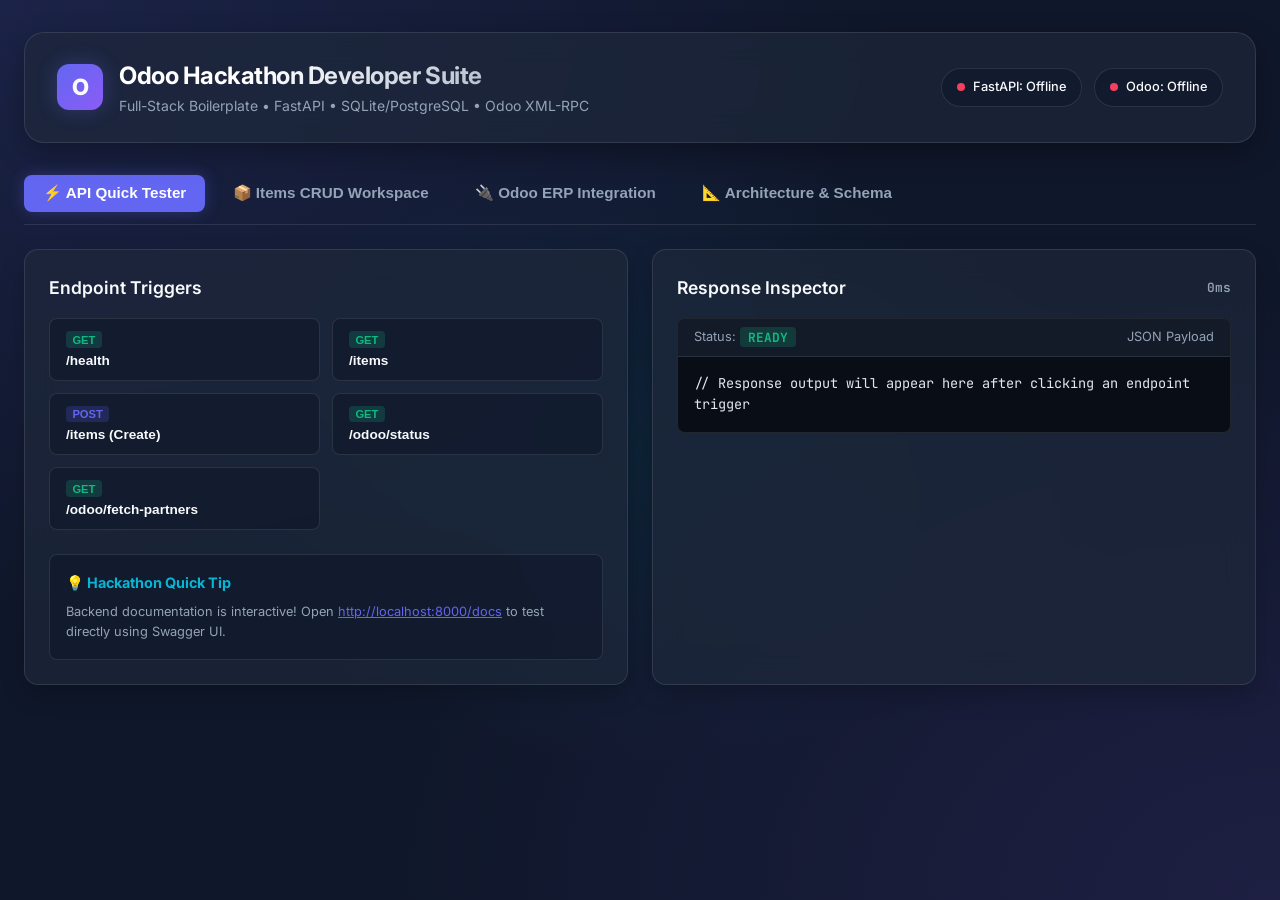
==== frontend/index.html @ ba51c460 "updated" ====
<!DOCTYPE html>
<html lang="en">
<head>
  <meta charset="UTF-8">
  <meta name="viewport" content="width=device-width, initial-scale=1.0">
  <title>Odoo Hackathon Boilerplate Developer Suite</title>
  <link rel="preconnect" href="https://fonts.googleapis.com">
  <link rel="preconnect" href="https://fonts.gstatic.com" crossorigin>
  <link href="https://fonts.googleapis.com/css2?family=Inter:wght@400;500;600;700;800&family=JetBrains+Mono:wght@400;600;700&display=swap" rel="stylesheet">
  <link rel="stylesheet" href="css/style.css">
</head>
<body>

  <div class="container">
    <!-- Header -->
    <header>
      <div class="logo-group">
        <div class="logo-badge">O</div>
        <div class="title-area">
          <h1>Odoo Hackathon Developer Suite</h1>
          <p>Full-Stack Boilerplate • FastAPI • SQLite/PostgreSQL • Odoo XML-RPC</p>
        </div>
      </div>
      <div class="status-pills">
        <div class="pill">
          <span id="api-status-dot" class="dot offline"></span>
          <span id="api-status-text">FastAPI: Checking...</span>
        </div>
        <div class="pill">
          <span id="odoo-status-dot" class="dot offline"></span>
          <span id="odoo-status-text">Odoo: Checking...</span>
        </div>
      </div>
    </header>

    <!-- Tabs Navigation -->
    <nav class="tabs-nav">
      <button class="tab-btn active" data-tab="tab-tester">⚡ API Quick Tester</button>
      <button class="tab-btn" data-tab="tab-items">📦 Items CRUD Workspace</button>
      <button class="tab-btn" data-tab="tab-odoo">🔌 Odoo ERP Integration</button>
      <button class="tab-btn" data-tab="tab-schema">📐 Architecture & Schema</button>
    </nav>

    <!-- TAB 1: API Quick Tester -->
    <div id="tab-tester" class="tab-content">
      <div class="dashboard-grid">
        
        <!-- Left: Quick Buttons -->
        <div class="card">
          <div class="card-title">Endpoint Triggers</div>
          <div class="endpoint-grid">
            <button class="ep-btn" onclick="runApiCall('/health')">
              <span class="ep-badge get">GET</span>
              <span class="ep-title">/health</span>
            </button>

            <button class="ep-btn" onclick="runApiCall('/items')">
              <span class="ep-badge get">GET</span>
              <span class="ep-title">/items</span>
            </button>

            <button class="ep-btn" onclick="runApiCall('/items', 'POST', {title:'Hackathon Smart Item', category:'AI', description:'Created from frontend suite'})">
              <span class="ep-badge post">POST</span>
              <span class="ep-title">/items (Create)</span>
            </button>

            <button class="ep-btn" onclick="runApiCall('/odoo/status')">
              <span class="ep-badge get">GET</span>
              <span class="ep-title">/odoo/status</span>
            </button>

            <button class="ep-btn" onclick="runApiCall('/odoo/fetch-partners?limit=5')">
              <span class="ep-badge get">GET</span>
              <span class="ep-title">/odoo/fetch-partners</span>
            </button>
          </div>

          <div style="margin-top: 1rem; padding: 1rem; background: rgba(15, 23, 42, 0.6); border-radius: var(--radius-sm); border: 1px solid var(--border-color);">
            <h4 style="font-size: 0.9rem; margin-bottom: 0.5rem; color: var(--accent-cyan);">💡 Hackathon Quick Tip</h4>
            <p style="font-size: 0.8rem; color: var(--text-muted);">
              Backend documentation is interactive! Open <a href="http://localhost:8000/docs" target="_blank" style="color: var(--primary);">http://localhost:8000/docs</a> to test directly using Swagger UI.
            </p>
          </div>
        </div>

        <!-- Right: Console Inspector -->
        <div class="card">
          <div class="card-title">
            <span>Response Inspector</span>
            <span id="console-time" style="font-size: 0.8rem; font-family: var(--font-mono); color: var(--text-muted);">0ms</span>
          </div>
          <div class="console-container">
            <div class="console-header">
              <span>Status: <span id="console-status" class="status-tag status-200">READY</span></span>
              <span>JSON Payload</span>
            </div>
            <pre id="console-output" class="json-viewer">// Response output will appear here after clicking an endpoint trigger</pre>
          </div>
        </div>

      </div>
    </div>

    <!-- TAB 2: Items CRUD Workspace -->
    <div id="tab-items" class="tab-content" style="display: none;">
      <div class="card">
        <div class="card-title">
          <span>Database Items Manager</span>
          <button class="btn" onclick="openModal()">+ Add New Item</button>
        </div>

        <div class="table-responsive">
          <table>
            <thead>
              <tr>
                <th>ID</th>
                <th>Title</th>
                <th>Description</th>
                <th>Category</th>
                <th>Odoo Ref</th>
                <th>Actions</th>
              </tr>
            </thead>
            <tbody id="items-table-body">
              <tr><td colspan="6" style="text-align: center;">Loading database items...</td></tr>
            </tbody>
          </table>
        </div>
      </div>
    </div>

    <!-- TAB 3: Odoo ERP Hub -->
    <div id="tab-odoo" class="tab-content" style="display: none;">
      <div class="dashboard-grid">
        
        <div class="card">
          <div class="card-title">Odoo Connection Configuration</div>
          <p style="font-size: 0.85rem; color: var(--text-muted); margin-bottom: 1rem;">
            These credentials are loaded automatically from the backend <code>.env</code> file.
          </p>
          <div class="form-group">
            <label>Odoo Instance URL</label>
            <input type="text" class="form-control" value="http://localhost:8069" readonly>
          </div>
          <div class="form-group">
            <label>Database Name</label>
            <input type="text" class="form-control" value="odoo_db" readonly>
          </div>
          <div class="form-group">
            <label>RPC Protocol</label>
            <input type="text" class="form-control" value="XML-RPC (common / object services)" readonly>
          </div>
          <button class="btn" onclick="runApiCall('/odoo/status')">Check Connection Status</button>
        </div>

        <div class="card">
          <div class="card-title">Odoo Partner Explorer (res.partner)</div>
          <p style="font-size: 0.85rem; color: var(--text-muted); margin-bottom: 1rem;">
            Test reading Odoo ORM models directly into your custom hackathon solution.
          </p>
          <button class="btn btn-secondary" onclick="runApiCall('/odoo/fetch-partners?limit=10')">
            Fetch Odoo Contacts via XML-RPC
          </button>
        </div>

      </div>
    </div>

    <!-- TAB 4: Architecture & Schema -->
    <div id="tab-schema" class="tab-content" style="display: none;">
      <div class="card">
        <div class="card-title">Database Schema Architecture</div>
        
        <div class="schema-box">
          <div class="schema-title">Table: items</div>
          <p style="font-size: 0.85rem; color: var(--text-muted);">
            id (INTEGER PK) • title (VARCHAR) • description (TEXT) • category (VARCHAR) • is_active (BOOLEAN) • odoo_ref_id (INTEGER FK) • created_at (TIMESTAMP)
          </p>
        </div>

        <div class="schema-box">
          <div class="schema-title">Table: hackathon_teams</div>
          <p style="font-size: 0.85rem; color: var(--text-muted);">
            id (INTEGER PK) • team_name (VARCHAR) • track (VARCHAR) • project_title (VARCHAR) • odoo_partner_id (INTEGER)
          </p>
        </div>

        <div class="schema-box">
          <div class="schema-title">Table: odoo_sync_logs</div>
          <p style="font-size: 0.85rem; color: var(--text-muted);">
            id (INTEGER PK) • sync_action (VARCHAR) • status (VARCHAR) • records_processed (INT) • details (TEXT)
          </p>
        </div>
      </div>
    </div>

  </div>

  <!-- Create Item Modal -->
  <div id="item-modal" class="modal-overlay">
    <div class="modal">
      <div class="modal-header">
        <h3 style="color: var(--text-main);">Create Hackathon Item</h3>
        <button class="close-btn" onclick="closeModal()">&times;</button>
      </div>
      <form id="create-item-form">
        <div class="form-group">
          <label>Title</label>
          <input type="text" id="item-title" class="form-control" placeholder="e.g. Smart Order Processor" required>
        </div>
        <div class="form-group">
          <label>Description</label>
          <textarea id="item-desc" class="form-control" rows="3" placeholder="Brief project item description"></textarea>
        </div>
        <div class="form-group">
          <label>Category</label>
          <select id="item-category" class="form-control">
            <option value="Integration">Integration</option>
            <option value="AI / ML">AI / ML</option>
            <option value="Frontend">Frontend</option>
            <option value="Automation">Automation</option>
            <option value="General">General</option>
          </select>
        </div>
        <div class="form-group">
          <label>Odoo Reference ID (Optional)</label>
          <input type="number" id="item-odoo-ref" class="form-control" placeholder="e.g. 1001">
        </div>
        <div style="display: flex; gap: 0.5rem; justify-content: flex-end; margin-top: 1.5rem;">
          <button type="button" class="btn btn-secondary" onclick="closeModal()">Cancel</button>
          <button type="submit" class="btn">Save Item</button>
        </div>
      </form>
    </div>
  </div>

  <script src="js/app.js"></script>
</body>
</html>
---- frontend/css/style.css ----
/* ==========================================================================
   Odoo Hackathon Boilerplate - Design System & Custom CSS
   ========================================================================== */

:root {
  --bg-dark: #0f172a;
  --bg-card: rgba(30, 41, 59, 0.7);
  --bg-card-hover: rgba(51, 65, 85, 0.8);
  --border-color: rgba(255, 255, 255, 0.1);
  --border-focus: rgba(99, 102, 241, 0.5);
  
  --primary: #6366f1;
  --primary-hover: #4f46e5;
  --primary-glow: rgba(99, 102, 241, 0.3);
  
  --secondary: #8b5cf6;
  --accent-cyan: #06b6d4;
  --accent-emerald: #10b981;
  --accent-rose: #f43f5e;
  --accent-amber: #f59e0b;

  --text-main: #f8fafc;
  --text-muted: #94a3b8;
  --text-subtle: #64748b;

  --font-sans: 'Inter', -apple-system, BlinkMacSystemFont, "Segoe UI", Roboto, sans-serif;
  --font-mono: 'JetBrains Mono', 'Fira Code', monospace;
  
  --radius-sm: 8px;
  --radius-md: 14px;
  --radius-lg: 20px;

  --transition-fast: 0.2s ease;
  --transition-normal: 0.3s cubic-bezier(0.4, 0, 0.2, 1);
}

* {
  box-sizing: border-box;
  margin: 0;
  padding: 0;
}

body {
  background-color: var(--bg-dark);
  background-image: 
    radial-gradient(at 0% 0%, rgba(99, 102, 241, 0.15) 0px, transparent 50%),
    radial-gradient(at 100% 100%, rgba(139, 92, 246, 0.12) 0px, transparent 50%),
    radial-gradient(at 50% 50%, rgba(6, 182, 212, 0.08) 0px, transparent 50%);
  background-attachment: fixed;
  color: var(--text-main);
  font-family: var(--font-sans);
  min-height: 100vh;
  line-height: 1.6;
  padding: 2rem 1.5rem;
}

.container {
  max-width: 1320px;
  margin: 0 auto;
}

/* Header & Glass Navbar */
header {
  background: var(--bg-card);
  backdrop-filter: blur(16px);
  -webkit-backdrop-filter: blur(16px);
  border: 1px solid var(--border-color);
  border-radius: var(--radius-lg);
  padding: 1.5rem 2rem;
  margin-bottom: 2rem;
  display: flex;
  justify-content: space-between;
  align-items: center;
  box-shadow: 0 10px 30px rgba(0, 0, 0, 0.3);
}

.logo-group {
  display: flex;
  align-items: center;
  gap: 1rem;
}

.logo-badge {
  background: linear-gradient(135deg, var(--primary), var(--secondary));
  width: 46px;
  height: 46px;
  border-radius: 12px;
  display: flex;
  align-items: center;
  justify-content: center;
  font-weight: 800;
  font-size: 1.4rem;
  box-shadow: 0 0 20px var(--primary-glow);
}

.title-area h1 {
  font-size: 1.5rem;
  font-weight: 700;
  letter-spacing: -0.02em;
  background: linear-gradient(135deg, #ffffff 30%, var(--text-muted));
  -webkit-background-clip: text;
  -webkit-text-fill-color: transparent;
}

.title-area p {
  font-size: 0.875rem;
  color: var(--text-muted);
}

.status-pills {
  display: flex;
  gap: 0.75rem;
  flex-wrap: wrap;
}

.pill {
  display: flex;
  align-items: center;
  gap: 0.5rem;
  background: rgba(15, 23, 42, 0.6);
  border: 1px solid var(--border-color);
  padding: 0.5rem 0.9rem;
  border-radius: 9999px;
  font-size: 0.8rem;
  font-weight: 500;
}

.dot {
  width: 8px;
  height: 8px;
  border-radius: 50%;
  background: var(--text-subtle);
}

.dot.online {
  background: var(--accent-emerald);
  box-shadow: 0 0 10px var(--accent-emerald);
}

.dot.warning {
  background: var(--accent-amber);
  box-shadow: 0 0 10px var(--accent-amber);
}

.dot.offline {
  background: var(--accent-rose);
}

/* Tabs Header */
.tabs-nav {
  display: flex;
  gap: 0.5rem;
  margin-bottom: 1.5rem;
  border-bottom: 1px solid var(--border-color);
  padding-bottom: 0.75rem;
}

.tab-btn {
  background: transparent;
  border: none;
  color: var(--text-muted);
  padding: 0.6rem 1.2rem;
  border-radius: var(--radius-sm);
  font-size: 0.95rem;
  font-weight: 600;
  cursor: pointer;
  transition: var(--transition-fast);
  display: flex;
  align-items: center;
  gap: 0.5rem;
}

.tab-btn:hover {
  color: var(--text-main);
  background: rgba(255, 255, 255, 0.05);
}

.tab-btn.active {
  color: #ffffff;
  background: var(--primary);
  box-shadow: 0 0 15px var(--primary-glow);
}

/* Main Dashboard Grid Layout */
.dashboard-grid {
  display: grid;
  grid-template-columns: 1fr 1fr;
  gap: 1.5rem;
}

@media (max-width: 1024px) {
  .dashboard-grid {
    grid-template-columns: 1fr;
  }
}

.card {
  background: var(--bg-card);
  backdrop-filter: blur(16px);
  -webkit-backdrop-filter: blur(16px);
  border: 1px solid var(--border-color);
  border-radius: var(--radius-md);
  padding: 1.5rem;
  box-shadow: 0 10px 25px rgba(0, 0, 0, 0.2);
}

.card-title {
  font-size: 1.1rem;
  font-weight: 600;
  margin-bottom: 1rem;
  display: flex;
  justify-content: space-between;
  align-items: center;
  color: var(--text-main);
}

/* Buttons */
.btn {
  background: var(--primary);
  color: white;
  border: none;
  padding: 0.65rem 1.2rem;
  border-radius: var(--radius-sm);
  font-weight: 600;
  font-size: 0.875rem;
  cursor: pointer;
  transition: var(--transition-fast);
  display: inline-flex;
  align-items: center;
  gap: 0.5rem;
  text-decoration: none;
}

.btn:hover {
  background: var(--primary-hover);
  transform: translateY(-1px);
  box-shadow: 0 4px 15px var(--primary-glow);
}

.btn-secondary {
  background: rgba(255, 255, 255, 0.08);
  border: 1px solid var(--border-color);
  color: var(--text-main);
}

.btn-secondary:hover {
  background: rgba(255, 255, 255, 0.15);
}

.btn-danger {
  background: var(--accent-rose);
}

.btn-danger:hover {
  background: #e11d48;
}

/* Form Controls */
.form-group {
  margin-bottom: 1rem;
}

.form-group label {
  display: block;
  font-size: 0.85rem;
  font-weight: 500;
  color: var(--text-muted);
  margin-bottom: 0.4rem;
}

.form-control {
  width: 100%;
  background: rgba(15, 23, 42, 0.8);
  border: 1px solid var(--border-color);
  border-radius: var(--radius-sm);
  padding: 0.65rem 0.9rem;
  color: var(--text-main);
  font-family: var(--font-sans);
  font-size: 0.9rem;
  transition: var(--transition-fast);
}

.form-control:focus {
  outline: none;
  border-color: var(--primary);
  box-shadow: 0 0 0 3px var(--primary-glow);
}

/* Endpoint Quick Buttons */
.endpoint-grid {
  display: grid;
  grid-template-columns: repeat(auto-fill, minmax(200px, 1fr));
  gap: 0.75rem;
  margin-bottom: 1.5rem;
}

.ep-btn {
  background: rgba(15, 23, 42, 0.6);
  border: 1px solid var(--border-color);
  border-radius: var(--radius-sm);
  padding: 0.75rem 1rem;
  text-align: left;
  cursor: pointer;
  transition: var(--transition-fast);
}

.ep-btn:hover {
  background: rgba(51, 65, 85, 0.6);
  border-color: var(--primary);
}

.ep-badge {
  display: inline-block;
  font-size: 0.7rem;
  font-weight: 700;
  padding: 0.15rem 0.4rem;
  border-radius: 4px;
  text-transform: uppercase;
  margin-bottom: 0.3rem;
}

.ep-badge.get { background: rgba(16, 185, 129, 0.2); color: var(--accent-emerald); }
.ep-badge.post { background: rgba(99, 102, 241, 0.2); color: var(--primary); }
.ep-badge.put { background: rgba(245, 158, 11, 0.2); color: var(--accent-amber); }
.ep-badge.delete { background: rgba(244, 63, 94, 0.2); color: var(--accent-rose); }

.ep-title {
  font-size: 0.85rem;
  font-weight: 600;
  color: var(--text-main);
  display: block;
}

/* Console & Code Display */
.console-container {
  background: #090d16;
  border: 1px solid var(--border-color);
  border-radius: var(--radius-sm);
  overflow: hidden;
}

.console-header {
  background: rgba(30, 41, 59, 0.5);
  padding: 0.5rem 1rem;
  display: flex;
  justify-content: space-between;
  align-items: center;
  border-bottom: 1px solid var(--border-color);
  font-size: 0.8rem;
  color: var(--text-muted);
}

.status-tag {
  font-family: var(--font-mono);
  font-weight: 700;
  padding: 0.1rem 0.5rem;
  border-radius: 4px;
}

.status-200 { background: rgba(16, 185, 129, 0.2); color: var(--accent-emerald); }
.status-404 { background: rgba(244, 63, 94, 0.2); color: var(--accent-rose); }

pre.json-viewer {
  padding: 1rem;
  font-family: var(--font-mono);
  font-size: 0.85rem;
  color: #e2e8f0;
  max-height: 380px;
  overflow-y: auto;
  white-space: pre-wrap;
  word-break: break-word;
}

/* Data Table */
.table-responsive {
  width: 100%;
  overflow-x: auto;
}

table {
  width: 100%;
  border-collapse: collapse;
  text-align: left;
  font-size: 0.9rem;
}

th {
  background: rgba(15, 23, 42, 0.6);
  color: var(--text-muted);
  font-weight: 600;
  padding: 0.75rem 1rem;
  border-bottom: 1px solid var(--border-color);
}

td {
  padding: 0.75rem 1rem;
  border-bottom: 1px solid var(--border-color);
  color: var(--text-main);
}

tr:hover td {
  background: rgba(255, 255, 255, 0.02);
}

.badge {
  display: inline-block;
  padding: 0.2rem 0.6rem;
  border-radius: 9999px;
  font-size: 0.75rem;
  font-weight: 600;
}

.badge-primary { background: rgba(99, 102, 241, 0.2); color: var(--primary); }
.badge-cyan { background: rgba(6, 182, 212, 0.2); color: var(--accent-cyan); }

/* Modal */
.modal-overlay {
  position: fixed;
  top: 0;
  left: 0;
  width: 100vw;
  height: 100vh;
  background: rgba(0, 0, 0, 0.7);
  backdrop-filter: blur(8px);
  display: flex;
  align-items: center;
  justify-content: center;
  z-index: 999;
  opacity: 0;
  pointer-events: none;
  transition: var(--transition-fast);
}

.modal-overlay.active {
  opacity: 1;
  pointer-events: auto;
}

.modal {
  background: #1e293b;
  border: 1px solid var(--border-color);
  border-radius: var(--radius-md);
  width: 90%;
  max-width: 500px;
  padding: 1.5rem;
  box-shadow: 0 20px 40px rgba(0, 0, 0, 0.5);
}

.modal-header {
  display: flex;
  justify-content: space-between;
  align-items: center;
  margin-bottom: 1rem;
}

.close-btn {
  background: transparent;
  border: none;
  color: var(--text-muted);
  font-size: 1.5rem;
  cursor: pointer;
}

.close-btn:hover { color: white; }

/* Diagram visualizer */
.schema-box {
  background: rgba(15, 23, 42, 0.7);
  border: 1px dashed var(--border-color);
  border-radius: var(--radius-sm);
  padding: 1rem;
  margin-bottom: 1rem;
}

.schema-title {
  font-family: var(--font-mono);
  font-weight: 700;
  color: var(--accent-cyan);
  margin-bottom: 0.5rem;
}
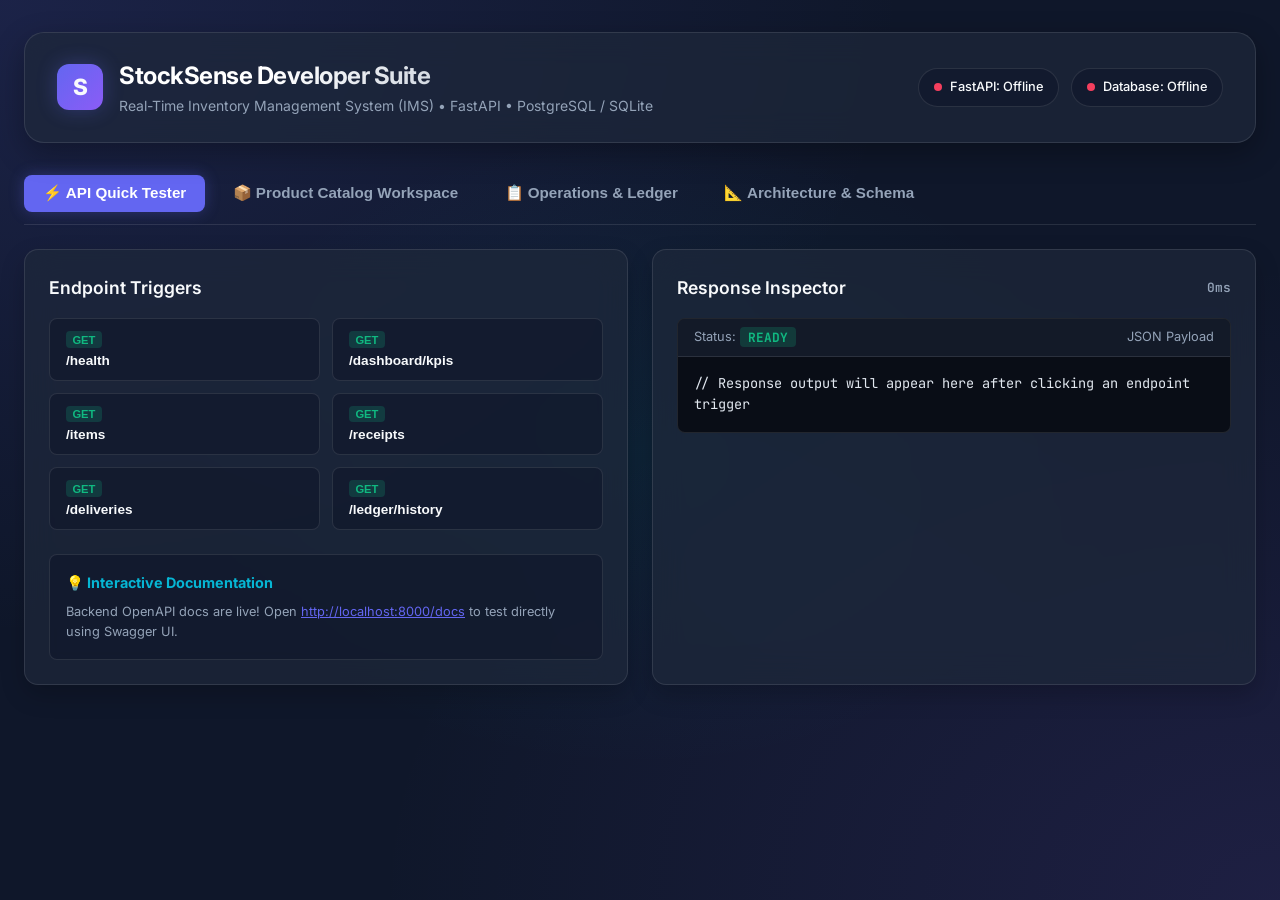
==== commit 17e641ae: "refactor: remove unwanted schemas, legacy odoo code, and obsolete UI elements" ====
--- a/frontend/index.html
+++ b/frontend/index.html
@@ -3,7 +3,7 @@
 <head>
   <meta charset="UTF-8">
   <meta name="viewport" content="width=device-width, initial-scale=1.0">
-  <title>Odoo Hackathon Boilerplate Developer Suite</title>
+  <title>StockSense Developer Suite & Operations Control Center</title>
   <link rel="preconnect" href="https://fonts.googleapis.com">
   <link rel="preconnect" href="https://fonts.gstatic.com" crossorigin>
   <link href="https://fonts.googleapis.com/css2?family=Inter:wght@400;500;600;700;800&family=JetBrains+Mono:wght@400;600;700&display=swap" rel="stylesheet">
@@ -15,10 +15,10 @@
     <!-- Header -->
     <header>
       <div class="logo-group">
-        <div class="logo-badge">O</div>
+        <div class="logo-badge">S</div>
         <div class="title-area">
-          <h1>Odoo Hackathon Developer Suite</h1>
-          <p>Full-Stack Boilerplate • FastAPI • SQLite/PostgreSQL • Odoo XML-RPC</p>
+          <h1>StockSense Developer Suite</h1>
+          <p>Real-Time Inventory Management System (IMS) • FastAPI • PostgreSQL / SQLite</p>
         </div>
       </div>
       <div class="status-pills">
@@ -27,8 +27,8 @@
           <span id="api-status-text">FastAPI: Checking...</span>
         </div>
         <div class="pill">
-          <span id="odoo-status-dot" class="dot offline"></span>
-          <span id="odoo-status-text">Odoo: Checking...</span>
+          <span id="db-status-dot" class="dot offline"></span>
+          <span id="db-status-text">Database: Checking...</span>
         </div>
       </div>
     </header>
@@ -36,8 +36,8 @@
     <!-- Tabs Navigation -->
     <nav class="tabs-nav">
       <button class="tab-btn active" data-tab="tab-tester">⚡ API Quick Tester</button>
-      <button class="tab-btn" data-tab="tab-items">📦 Items CRUD Workspace</button>
-      <button class="tab-btn" data-tab="tab-odoo">🔌 Odoo ERP Integration</button>
+      <button class="tab-btn" data-tab="tab-items">📦 Product Catalog Workspace</button>
+      <button class="tab-btn" data-tab="tab-ops">📋 Operations & Ledger</button>
       <button class="tab-btn" data-tab="tab-schema">📐 Architecture & Schema</button>
     </nav>
 
@@ -54,31 +54,36 @@
               <span class="ep-title">/health</span>
             </button>
 
+            <button class="ep-btn" onclick="runApiCall('/dashboard/kpis')">
+              <span class="ep-badge get">GET</span>
+              <span class="ep-title">/dashboard/kpis</span>
+            </button>
+
             <button class="ep-btn" onclick="runApiCall('/items')">
               <span class="ep-badge get">GET</span>
               <span class="ep-title">/items</span>
             </button>
 
-            <button class="ep-btn" onclick="runApiCall('/items', 'POST', {title:'Hackathon Smart Item', category:'AI', description:'Created from frontend suite'})">
-              <span class="ep-badge post">POST</span>
-              <span class="ep-title">/items (Create)</span>
-            </button>
-
-            <button class="ep-btn" onclick="runApiCall('/odoo/status')">
-              <span class="ep-badge get">GET</span>
-              <span class="ep-title">/odoo/status</span>
-            </button>
-
-            <button class="ep-btn" onclick="runApiCall('/odoo/fetch-partners?limit=5')">
-              <span class="ep-badge get">GET</span>
-              <span class="ep-title">/odoo/fetch-partners</span>
+            <button class="ep-btn" onclick="runApiCall('/receipts')">
+              <span class="ep-badge get">GET</span>
+              <span class="ep-title">/receipts</span>
+            </button>
+
+            <button class="ep-btn" onclick="runApiCall('/deliveries')">
+              <span class="ep-badge get">GET</span>
+              <span class="ep-title">/deliveries</span>
+            </button>
+
+            <button class="ep-btn" onclick="runApiCall('/ledger/history')">
+              <span class="ep-badge get">GET</span>
+              <span class="ep-title">/ledger/history</span>
             </button>
           </div>
 
           <div style="margin-top: 1rem; padding: 1rem; background: rgba(15, 23, 42, 0.6); border-radius: var(--radius-sm); border: 1px solid var(--border-color);">
-            <h4 style="font-size: 0.9rem; margin-bottom: 0.5rem; color: var(--accent-cyan);">💡 Hackathon Quick Tip</h4>
+            <h4 style="font-size: 0.9rem; margin-bottom: 0.5rem; color: var(--accent-cyan);">💡 Interactive Documentation</h4>
             <p style="font-size: 0.8rem; color: var(--text-muted);">
-              Backend documentation is interactive! Open <a href="http://localhost:8000/docs" target="_blank" style="color: var(--primary);">http://localhost:8000/docs</a> to test directly using Swagger UI.
+              Backend OpenAPI docs are live! Open <a href="http://localhost:8000/docs" target="_blank" style="color: var(--primary);">http://localhost:8000/docs</a> to test directly using Swagger UI.
             </p>
           </div>
         </div>
@@ -101,12 +106,12 @@
       </div>
     </div>
 
-    <!-- TAB 2: Items CRUD Workspace -->
+    <!-- TAB 2: Product Catalog Workspace -->
     <div id="tab-items" class="tab-content" style="display: none;">
       <div class="card">
         <div class="card-title">
-          <span>Database Items Manager</span>
-          <button class="btn" onclick="openModal()">+ Add New Item</button>
+          <span>Product Catalog Manager</span>
+          <button class="btn" onclick="openModal()">+ Add New Product</button>
         </div>
 
         <div class="table-responsive">
@@ -114,53 +119,48 @@
             <thead>
               <tr>
                 <th>ID</th>
-                <th>Title</th>
+                <th>Title / SKU</th>
                 <th>Description</th>
                 <th>Category</th>
-                <th>Odoo Ref</th>
+                <th>Status</th>
                 <th>Actions</th>
               </tr>
             </thead>
             <tbody id="items-table-body">
-              <tr><td colspan="6" style="text-align: center;">Loading database items...</td></tr>
+              <tr><td colspan="6" style="text-align: center;">Loading catalog items...</td></tr>
             </tbody>
           </table>
         </div>
       </div>
     </div>
 
-    <!-- TAB 3: Odoo ERP Hub -->
-    <div id="tab-odoo" class="tab-content" style="display: none;">
+    <!-- TAB 3: Operations & Ledger -->
+    <div id="tab-ops" class="tab-content" style="display: none;">
       <div class="dashboard-grid">
         
         <div class="card">
-          <div class="card-title">Odoo Connection Configuration</div>
+          <div class="card-title">Inventory Operations</div>
           <p style="font-size: 0.85rem; color: var(--text-muted); margin-bottom: 1rem;">
-            These credentials are loaded automatically from the backend <code>.env</code> file.
-          </p>
-          <div class="form-group">
-            <label>Odoo Instance URL</label>
-            <input type="text" class="form-control" value="http://localhost:8069" readonly>
-          </div>
-          <div class="form-group">
-            <label>Database Name</label>
-            <input type="text" class="form-control" value="odoo_db" readonly>
-          </div>
-          <div class="form-group">
-            <label>RPC Protocol</label>
-            <input type="text" class="form-control" value="XML-RPC (common / object services)" readonly>
-          </div>
-          <button class="btn" onclick="runApiCall('/odoo/status')">Check Connection Status</button>
-        </div>
-
-        <div class="card">
-          <div class="card-title">Odoo Partner Explorer (res.partner)</div>
-          <p style="font-size: 0.85rem; color: var(--text-muted); margin-bottom: 1rem;">
-            Test reading Odoo ORM models directly into your custom hackathon solution.
-          </p>
-          <button class="btn btn-secondary" onclick="runApiCall('/odoo/fetch-partners?limit=10')">
-            Fetch Odoo Contacts via XML-RPC
-          </button>
+            Trigger operational workflows (Receipts, Deliveries, Transfers, Adjustments).
+          </p>
+          <div style="display: flex; flex-direction: column; gap: 0.5rem;">
+            <button class="btn" onclick="runApiCall('/receipts')">View All Incoming Receipts</button>
+            <button class="btn btn-secondary" onclick="runApiCall('/deliveries')">View All Outgoing Deliveries</button>
+            <button class="btn btn-secondary" onclick="runApiCall('/ledger/history')">View Full Stock Ledger Audit Log</button>
+          </div>
+        </div>
+
+        <div class="card">
+          <div class="card-title">Stock Ledger Principles</div>
+          <p style="font-size: 0.85rem; color: var(--text-muted); margin-bottom: 0.75rem;">
+            • <strong>Append-Only</strong>: The stock ledger is immutable. Every stock movement is logged as an event.
+          </p>
+          <p style="font-size: 0.85rem; color: var(--text-muted); margin-bottom: 0.75rem;">
+            • <strong>Derived Stock</strong>: Current stock per product per location is a calculated sum, never directly edited.
+          </p>
+          <p style="font-size: 0.85rem; color: var(--text-muted);">
+            • <strong>Reversible</strong>: Document cancellations issue compensating inverse ledger entries.
+          </p>
         </div>
 
       </div>
@@ -169,26 +169,33 @@
     <!-- TAB 4: Architecture & Schema -->
     <div id="tab-schema" class="tab-content" style="display: none;">
       <div class="card">
-        <div class="card-title">Database Schema Architecture</div>
+        <div class="card-title">StockSense Data Model Architecture</div>
         
         <div class="schema-box">
           <div class="schema-title">Table: items</div>
           <p style="font-size: 0.85rem; color: var(--text-muted);">
-            id (INTEGER PK) • title (VARCHAR) • description (TEXT) • category (VARCHAR) • is_active (BOOLEAN) • odoo_ref_id (INTEGER FK) • created_at (TIMESTAMP)
-          </p>
-        </div>
-
-        <div class="schema-box">
-          <div class="schema-title">Table: hackathon_teams</div>
-          <p style="font-size: 0.85rem; color: var(--text-muted);">
-            id (INTEGER PK) • team_name (VARCHAR) • track (VARCHAR) • project_title (VARCHAR) • odoo_partner_id (INTEGER)
-          </p>
-        </div>
-
-        <div class="schema-box">
-          <div class="schema-title">Table: odoo_sync_logs</div>
-          <p style="font-size: 0.85rem; color: var(--text-muted);">
-            id (INTEGER PK) • sync_action (VARCHAR) • status (VARCHAR) • records_processed (INT) • details (TEXT)
+            id (INTEGER PK) • title (VARCHAR) • description (TEXT) • category (VARCHAR) • is_active (BOOLEAN) • created_at (TIMESTAMP)
+          </p>
+        </div>
+
+        <div class="schema-box">
+          <div class="schema-title">Table: stock_ledger</div>
+          <p style="font-size: 0.85rem; color: var(--text-muted);">
+            id (INTEGER PK) • product_id (INT) • location_id (INT) • qty_delta (INT) • source_doc_type (VARCHAR) • source_doc_id (INT) • timestamp
+          </p>
+        </div>
+
+        <div class="schema-box">
+          <div class="schema-title">Table: stock_levels</div>
+          <p style="font-size: 0.85rem; color: var(--text-muted);">
+            id (INTEGER PK) • product_id (INT) • location_id (INT) • quantity (INT) • updated_at (TIMESTAMP)
+          </p>
+        </div>
+
+        <div class="schema-box">
+          <div class="schema-title">Tables: receipts & receipt_items / deliveries & delivery_items</div>
+          <p style="font-size: 0.85rem; color: var(--text-muted);">
+            Header & Line Item operational documents driving stock ledger movements.
           </p>
         </div>
       </div>
@@ -200,35 +207,30 @@
   <div id="item-modal" class="modal-overlay">
     <div class="modal">
       <div class="modal-header">
-        <h3 style="color: var(--text-main);">Create Hackathon Item</h3>
+        <h3 style="color: var(--text-main);">Create Catalog Product</h3>
         <button class="close-btn" onclick="closeModal()">&times;</button>
       </div>
       <form id="create-item-form">
         <div class="form-group">
-          <label>Title</label>
-          <input type="text" id="item-title" class="form-control" placeholder="e.g. Smart Order Processor" required>
+          <label>Title / Name</label>
+          <input type="text" id="item-title" class="form-control" placeholder="e.g. Fresh Fuji Apples" required>
         </div>
         <div class="form-group">
           <label>Description</label>
-          <textarea id="item-desc" class="form-control" rows="3" placeholder="Brief project item description"></textarea>
+          <textarea id="item-desc" class="form-control" rows="3" placeholder="Brief product description"></textarea>
         </div>
         <div class="form-group">
           <label>Category</label>
           <select id="item-category" class="form-control">
-            <option value="Integration">Integration</option>
-            <option value="AI / ML">AI / ML</option>
-            <option value="Frontend">Frontend</option>
-            <option value="Automation">Automation</option>
+            <option value="Produce">Produce</option>
+            <option value="Raw Materials">Raw Materials</option>
+            <option value="Hardware">Hardware</option>
             <option value="General">General</option>
           </select>
         </div>
-        <div class="form-group">
-          <label>Odoo Reference ID (Optional)</label>
-          <input type="number" id="item-odoo-ref" class="form-control" placeholder="e.g. 1001">
-        </div>
         <div style="display: flex; gap: 0.5rem; justify-content: flex-end; margin-top: 1.5rem;">
           <button type="button" class="btn btn-secondary" onclick="closeModal()">Cancel</button>
-          <button type="submit" class="btn">Save Item</button>
+          <button type="submit" class="btn">Save Product</button>
         </div>
       </form>
     </div>
--- a/frontend/css/style.css
+++ b/frontend/css/style.css
@@ -1,5 +1,5 @@
 /* ==========================================================================
-   Odoo Hackathon Boilerplate - Design System & Custom CSS
+   StockSense Inventory Management System - Design System & Custom CSS
    ========================================================================== */
 
 :root {
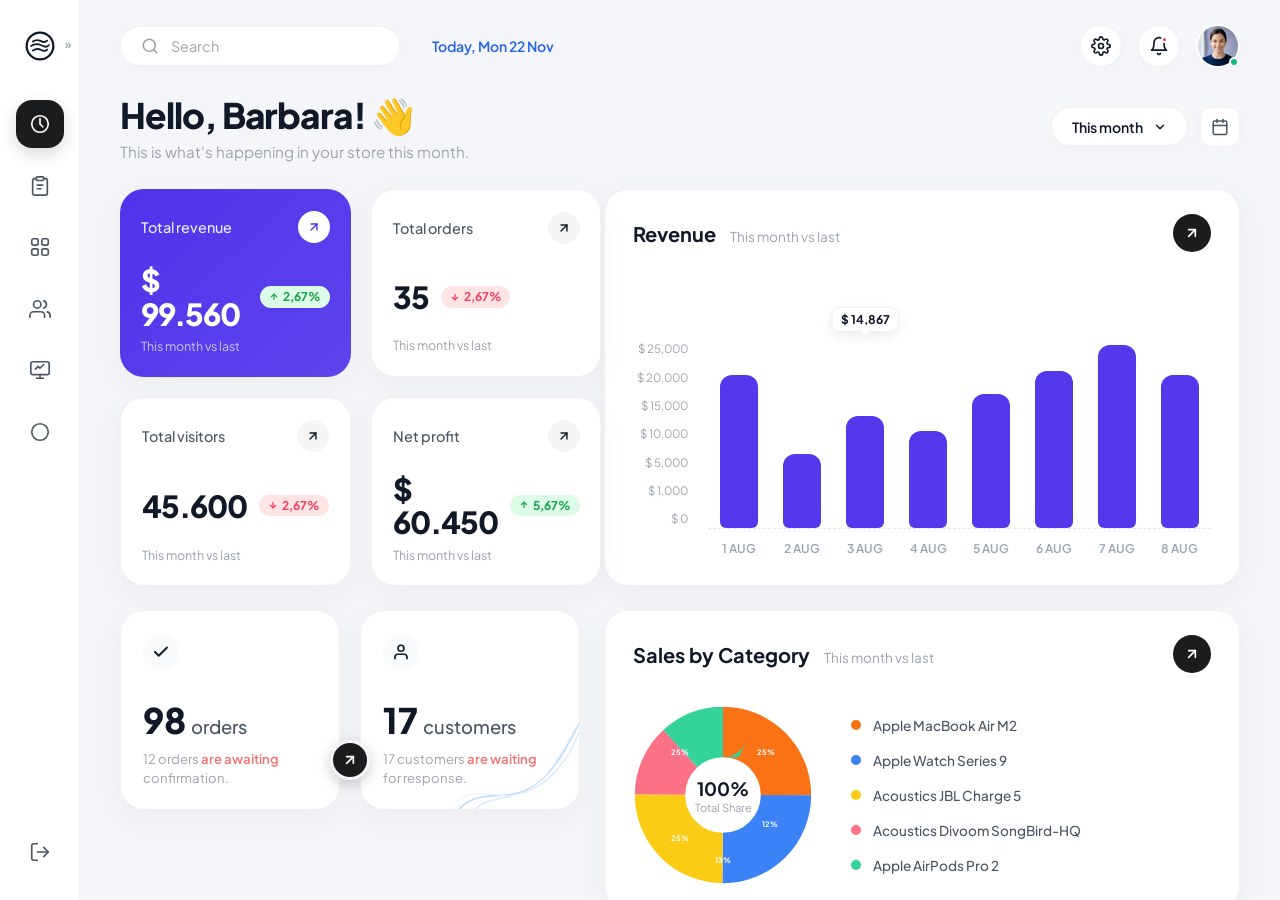
==== commit 02f1bb1e: "Redesign frontend: implement modern dashboard and order list with local server" ====
--- a/frontend/index.html
+++ b/frontend/index.html
@@ -3,239 +3,934 @@
 <head>
   <meta charset="UTF-8">
   <meta name="viewport" content="width=device-width, initial-scale=1.0">
-  <title>StockSense Developer Suite & Operations Control Center</title>
+  <title>Barbara's Store – Inventory & E-Commerce Dashboard</title>
+  
+  <!-- Modern Geometric Typography -->
   <link rel="preconnect" href="https://fonts.googleapis.com">
   <link rel="preconnect" href="https://fonts.gstatic.com" crossorigin>
-  <link href="https://fonts.googleapis.com/css2?family=Inter:wght@400;500;600;700;800&family=JetBrains+Mono:wght@400;600;700&display=swap" rel="stylesheet">
+  <link href="https://fonts.googleapis.com/css2?family=Plus+Jakarta+Sans:wght@400;500;600;700;800&family=JetBrains+Mono:wght@400;500;600&display=swap" rel="stylesheet">
+  
   <link rel="stylesheet" href="css/style.css">
 </head>
 <body>
 
-  <div class="container">
-    <!-- Header -->
-    <header>
-      <div class="logo-group">
-        <div class="logo-badge">S</div>
-        <div class="title-area">
-          <h1>StockSense Developer Suite</h1>
-          <p>Real-Time Inventory Management System (IMS) • FastAPI • PostgreSQL / SQLite</p>
+  <div class="app-container">
+
+    <!-- ==================================================================== -->
+    <!-- LEFT SIDEBAR                                                         -->
+    <!-- ==================================================================== -->
+    <aside class="sidebar">
+      <div class="sidebar-top">
+        <!-- Logo Button with Swirl Graphic -->
+        <button class="brand-logo-btn" id="brand-logo-toggle" title="Barbara Store">
+          <svg class="brand-logo-svg" viewBox="0 0 36 36" fill="none" xmlns="http://www.w3.org/2000/svg">
+            <path d="M18 3C9.71573 3 3 9.71573 3 18C3 26.2843 9.71573 33 18 33C26.2843 33 33 26.2843 33 18C33 9.71573 26.2843 3 18 3Z" stroke="#111827" stroke-width="2.5" stroke-linecap="round"/>
+            <path d="M10 13C12.5 11 16 11 19 12.5C22 14 24.5 13.5 26 12" stroke="#111827" stroke-width="2" stroke-linecap="round"/>
+            <path d="M8 18C11.5 15.5 16 15.5 20 17.5C24 19.5 27 18.5 28 17" stroke="#111827" stroke-width="2" stroke-linecap="round"/>
+            <path d="M10 23C13 21 16.5 21 19.5 22.5C22.5 24 25 23 26 22" stroke="#111827" stroke-width="2" stroke-linecap="round"/>
+          </svg>
+          <span class="sidebar-collapse-chevron">»</span>
+        </button>
+
+        <!-- Navigation Menu Icons -->
+        <ul class="sidebar-menu">
+          <!-- 1. Dashboard (Clock / Dial) -->
+          <li class="nav-item">
+            <button class="nav-btn active" data-target="view-dashboard" title="Dashboard">
+              <svg viewBox="0 0 24 24" fill="none" stroke="currentColor" stroke-linecap="round" stroke-linejoin="round">
+                <circle cx="12" cy="12" r="9"/>
+                <polyline points="12 6 12 12 15 15"/>
+              </svg>
+              <span class="nav-tooltip">Dashboard</span>
+            </button>
+          </li>
+
+          <!-- 2. Order List (Clipboard) -->
+          <li class="nav-item">
+            <button class="nav-btn" data-target="view-orders" title="Order List">
+              <svg viewBox="0 0 24 24" fill="none" stroke="currentColor" stroke-linecap="round" stroke-linejoin="round">
+                <path d="M16 4h2a2 2 0 0 1 2 2v14a2 2 0 0 1-2 2H6a2 2 0 0 1-2-2V6a2 2 0 0 1 2-2h2"/>
+                <rect x="8" y="2" width="8" height="4" rx="1" ry="1"/>
+                <line x1="9" y1="11" x2="15" y2="11"/>
+                <line x1="9" y1="15" x2="13" y2="15"/>
+              </svg>
+              <span class="nav-tooltip">Order List</span>
+            </button>
+          </li>
+
+          <!-- 3. Products / Inventory (4 Squares) -->
+          <li class="nav-item">
+            <button class="nav-btn" data-target="view-products" title="Inventory Products">
+              <svg viewBox="0 0 24 24" fill="none" stroke="currentColor" stroke-linecap="round" stroke-linejoin="round">
+                <rect x="3" y="3" width="7" height="7" rx="2"/>
+                <rect x="14" y="3" width="7" height="7" rx="2"/>
+                <rect x="14" y="14" width="7" height="7" rx="2"/>
+                <rect x="3" y="14" width="7" height="7" rx="2"/>
+              </svg>
+              <span class="nav-tooltip">Products & Catalog</span>
+            </button>
+          </li>
+
+          <!-- 4. Customers (Users) -->
+          <li class="nav-item">
+            <button class="nav-btn" data-target="view-customers" title="Customers">
+              <svg viewBox="0 0 24 24" fill="none" stroke="currentColor" stroke-linecap="round" stroke-linejoin="round">
+                <path d="M17 21v-2a4 4 0 0 0-4-4H5a4 4 0 0 0-4 4v2"/>
+                <circle cx="9" cy="7" r="4"/>
+                <path d="M23 21v-2a4 4 0 0 0-3-3.87"/>
+                <path d="M16 3.13a4 4 0 0 1 0 7.75"/>
+              </svg>
+              <span class="nav-tooltip">Customers</span>
+            </button>
+          </li>
+
+          <!-- 5. Analytics (Presentation Chart) -->
+          <li class="nav-item">
+            <button class="nav-btn" data-target="view-analytics" title="Analytics">
+              <svg viewBox="0 0 24 24" fill="none" stroke="currentColor" stroke-linecap="round" stroke-linejoin="round">
+                <rect x="2" y="3" width="20" height="14" rx="2"/>
+                <line x1="8" y1="21" x2="16" y2="21"/>
+                <line x1="12" y1="17" x2="12" y2="21"/>
+                <path d="M7 11l3-3 2 2 4-4"/>
+              </svg>
+              <span class="nav-tooltip">Analytics</span>
+            </button>
+          </li>
+
+          <!-- 6. Chat / Messages -->
+          <li class="nav-item">
+            <button class="nav-btn" data-target="view-chat" title="Messages">
+              <svg viewBox="0 0 24 24" fill="none" stroke="currentColor" stroke-linecap="round" stroke-linejoin="round">
+                <circle cx="12" cy="12" r="9"/>
+              </svg>
+              <span class="nav-tooltip">Messages</span>
+            </button>
+          </li>
+        </ul>
+      </div>
+
+      <!-- Sidebar Bottom (Logout) -->
+      <div class="sidebar-bottom">
+        <button class="nav-btn" id="logout-btn" title="Sign Out">
+          <svg viewBox="0 0 24 24" fill="none" stroke="currentColor" stroke-linecap="round" stroke-linejoin="round">
+            <path d="M9 21H5a2 2 0 0 1-2-2V5a2 2 0 0 1 2-2h4"/>
+            <polyline points="16 17 21 12 16 7"/>
+            <line x1="21" y1="12" x2="9" y2="12"/>
+          </svg>
+          <span class="nav-tooltip">Log Out</span>
+        </button>
+      </div>
+    </aside>
+
+    <!-- ==================================================================== -->
+    <!-- MAIN WORKSPACE CONTENT                                               -->
+    <!-- ==================================================================== -->
+    <main class="main-wrapper">
+      
+      <!-- Top Application Header -->
+      <header class="top-header">
+        <div class="header-left">
+          <!-- Global Search Pill -->
+          <div class="search-pill-box">
+            <svg class="search-icon" viewBox="0 0 24 24" fill="none" stroke="currentColor" stroke-width="2.2" stroke-linecap="round" stroke-linejoin="round">
+              <circle cx="11" cy="11" r="8"/>
+              <line x1="21" y1="21" x2="16.65" y2="16.65"/>
+            </svg>
+            <input type="text" id="global-search-input" placeholder="Search">
+          </div>
+
+          <!-- Date Pill -->
+          <div class="date-pill-indicator" id="header-date-pill">
+            Today, Mon 22 Nov
+          </div>
         </div>
+
+        <div class="header-right">
+          <!-- Backend & Odoo Dev Suite Settings Button -->
+          <button class="icon-btn-pill" id="open-dev-suite-btn" title="System Settings & Odoo Hub">
+            <svg width="20" height="20" viewBox="0 0 24 24" fill="none" stroke="currentColor" stroke-width="2" stroke-linecap="round" stroke-linejoin="round">
+              <circle cx="12" cy="12" r="3"/>
+              <path d="M19.4 15a1.65 1.65 0 0 0 .33 1.82l.06.06a2 2 0 0 1 0 2.83 2 2 0 0 1-2.83 0l-.06-.06a1.65 1.65 0 0 0-1.82-.33 1.65 1.65 0 0 0-1 1.51V21a2 2 0 0 1-2 2 2 2 0 0 1-2-2v-.09A1.65 1.65 0 0 0 9 19.4a1.65 1.65 0 0 0-1.82.33l-.06.06a2 2 0 0 1-2.83 0 2 2 0 0 1 0-2.83l.06-.06a1.65 1.65 0 0 0 .33-1.82 1.65 1.65 0 0 0-1.51-1H3a2 2 0 0 1-2-2 2 2 0 0 1 2-2h.09A1.65 1.65 0 0 0 4.6 9a1.65 1.65 0 0 0-.33-1.82l-.06-.06a2 2 0 0 1 0-2.83 2 2 0 0 1 2.83 0l.06.06a1.65 1.65 0 0 0 1.82.33H9a1.65 1.65 0 0 0 1-1.51V3a2 2 0 0 1 2-2 2 2 0 0 1 2 2v.09a1.65 1.65 0 0 0 1 1.51 1.65 1.65 0 0 0 1.82-.33l.06-.06a2 2 0 0 1 2.83 0 2 2 0 0 1 0 2.83l-.06.06a1.65 1.65 0 0 0-.33 1.82V9a1.65 1.65 0 0 0 1.51 1H21a2 2 0 0 1 2 2 2 2 0 0 1-2 2h-.09a1.65 1.65 0 0 0-1.51 1z"/>
+            </svg>
+          </button>
+
+          <!-- Notification Bell -->
+          <button class="icon-btn-pill" id="notification-btn" title="Notifications">
+            <svg width="20" height="20" viewBox="0 0 24 24" fill="none" stroke="currentColor" stroke-width="2" stroke-linecap="round" stroke-linejoin="round">
+              <path d="M18 8A6 6 0 0 0 6 8c0 7-3 9-3 9h18s-3-2-3-9"/>
+              <path d="M13.73 21a2 2 0 0 1-3.46 0"/>
+            </svg>
+            <span class="notification-dot"></span>
+          </button>
+
+          <!-- User Avatar -->
+          <div class="user-avatar-wrap" id="user-profile-btn" title="Barbara's Profile">
+            <img src="assets/avatar.jpg" alt="Barbara" class="user-avatar-img" onerror="this.src='https://images.unsplash.com/photo-1534528741775-53994a69daeb?w=150&auto=format&fit=crop&q=80'">
+            <span class="avatar-online-dot"></span>
+          </div>
+        </div>
+      </header>
+
+      <!-- Content Views Section -->
+      <div class="content-area">
+
+        <!-- ================================================================== -->
+        <!-- VIEW 1: DASHBOARD (MATCHES IMAGE 1)                                -->
+        <!-- ================================================================== -->
+        <section id="view-dashboard" class="view-section active">
+          
+          <!-- Greeting Header -->
+          <div class="dashboard-greeting-bar">
+            <div class="greeting-text-box">
+              <h1>Hello, Barbara! 👋</h1>
+              <p>This is what's happening in your store this month.</p>
+            </div>
+            <div class="greeting-actions">
+              <!-- Period Dropdown -->
+              <div class="filter-select-pill" id="dashboard-period-filter">
+                <span>This month</span>
+                <svg width="14" height="14" viewBox="0 0 24 24" fill="none" stroke="currentColor" stroke-width="2.5" stroke-linecap="round" stroke-linejoin="round">
+                  <polyline points="6 9 12 15 18 9"/>
+                </svg>
+              </div>
+
+              <!-- Calendar Pill Button -->
+              <button class="calendar-pill-btn" title="Pick Date">
+                <svg width="18" height="18" viewBox="0 0 24 24" fill="none" stroke="currentColor" stroke-width="2" stroke-linecap="round" stroke-linejoin="round">
+                  <rect x="3" y="4" width="18" height="18" rx="2" ry="2"/>
+                  <line x1="16" y1="2" x2="16" y2="6"/>
+                  <line x1="8" y1="2" x2="8" y2="6"/>
+                  <line x1="3" y1="10" x2="21" y2="10"/>
+                </svg>
+              </button>
+            </div>
+          </div>
+
+          <!-- Top Grid: 2x2 Metrics on Left, Revenue Bar Chart on Right -->
+          <div class="dashboard-top-grid">
+            
+            <!-- 2x2 KPIs Grid -->
+            <div class="kpi-quad-grid">
+              
+              <!-- KPI 1: Total revenue (Violet Card) -->
+              <div class="kpi-card purple-card">
+                <div class="kpi-card-header">
+                  <span>Total revenue</span>
+                  <button class="card-arrow-btn" title="View Revenue">
+                    <svg width="14" height="14" viewBox="0 0 24 24" fill="none" stroke="currentColor" stroke-width="2.5" stroke-linecap="round" stroke-linejoin="round">
+                      <line x1="7" y1="17" x2="17" y2="7"/>
+                      <polyline points="7 7 17 7 17 17"/>
+                    </svg>
+                  </button>
+                </div>
+                <div class="kpi-val-row">
+                  <div class="kpi-number" id="kpi-total-revenue">$ 99.560</div>
+                  <span class="stat-badge green">
+                    <svg width="10" height="10" viewBox="0 0 24 24" fill="none" stroke="currentColor" stroke-width="3">
+                      <line x1="12" y1="19" x2="12" y2="5"/>
+                      <polyline points="5 12 12 5 19 12"/>
+                    </svg>
+                    2,67%
+                  </span>
+                </div>
+                <div class="kpi-card-footer">This month vs last</div>
+              </div>
+
+              <!-- KPI 2: Total orders (White Card) -->
+              <div class="kpi-card">
+                <div class="kpi-card-header">
+                  <span>Total orders</span>
+                  <button class="card-arrow-btn" onclick="navigateToView('view-orders')" title="View Orders">
+                    <svg width="14" height="14" viewBox="0 0 24 24" fill="none" stroke="currentColor" stroke-width="2.5" stroke-linecap="round" stroke-linejoin="round">
+                      <line x1="7" y1="17" x2="17" y2="7"/>
+                      <polyline points="7 7 17 7 17 17"/>
+                    </svg>
+                  </button>
+                </div>
+                <div class="kpi-val-row">
+                  <div class="kpi-number" id="kpi-total-orders">35</div>
+                  <span class="stat-badge red">
+                    <svg width="10" height="10" viewBox="0 0 24 24" fill="none" stroke="currentColor" stroke-width="3">
+                      <line x1="12" y1="5" x2="12" y2="19"/>
+                      <polyline points="19 12 12 19 5 12"/>
+                    </svg>
+                    2,67%
+                  </span>
+                </div>
+                <div class="kpi-card-footer">This month vs last</div>
+              </div>
+
+              <!-- KPI 3: Total visitors (White Card) -->
+              <div class="kpi-card">
+                <div class="kpi-card-header">
+                  <span>Total visitors</span>
+                  <button class="card-arrow-btn" title="View Visitors">
+                    <svg width="14" height="14" viewBox="0 0 24 24" fill="none" stroke="currentColor" stroke-width="2.5" stroke-linecap="round" stroke-linejoin="round">
+                      <line x1="7" y1="17" x2="17" y2="7"/>
+                      <polyline points="7 7 17 7 17 17"/>
+                    </svg>
+                  </button>
+                </div>
+                <div class="kpi-val-row">
+                  <div class="kpi-number" id="kpi-total-visitors">45.600</div>
+                  <span class="stat-badge red">
+                    <svg width="10" height="10" viewBox="0 0 24 24" fill="none" stroke="currentColor" stroke-width="3">
+                      <line x1="12" y1="5" x2="12" y2="19"/>
+                      <polyline points="19 12 12 19 5 12"/>
+                    </svg>
+                    2,67%
+                  </span>
+                </div>
+                <div class="kpi-card-footer">This month vs last</div>
+              </div>
+
+              <!-- KPI 4: Net profit (White Card) -->
+              <div class="kpi-card">
+                <div class="kpi-card-header">
+                  <span>Net profit</span>
+                  <button class="card-arrow-btn" title="View Profit">
+                    <svg width="14" height="14" viewBox="0 0 24 24" fill="none" stroke="currentColor" stroke-width="2.5" stroke-linecap="round" stroke-linejoin="round">
+                      <line x1="7" y1="17" x2="17" y2="7"/>
+                      <polyline points="7 7 17 7 17 17"/>
+                    </svg>
+                  </button>
+                </div>
+                <div class="kpi-val-row">
+                  <div class="kpi-number" id="kpi-net-profit">$ 60.450</div>
+                  <span class="stat-badge green">
+                    <svg width="10" height="10" viewBox="0 0 24 24" fill="none" stroke="currentColor" stroke-width="3">
+                      <line x1="12" y1="19" x2="12" y2="5"/>
+                      <polyline points="5 12 12 5 19 12"/>
+                    </svg>
+                    5,67%
+                  </span>
+                </div>
+                <div class="kpi-card-footer">This month vs last</div>
+              </div>
+
+            </div>
+
+            <!-- Revenue Bar Chart Card -->
+            <div class="revenue-chart-card">
+              <div class="chart-card-header">
+                <div class="chart-title-group">
+                  <h3>Revenue</h3>
+                  <span class="chart-subtitle">This month vs last</span>
+                </div>
+                <button class="chart-dark-arrow-btn" title="Expand Revenue Details">
+                  <svg width="16" height="16" viewBox="0 0 24 24" fill="none" stroke="currentColor" stroke-width="2.5" stroke-linecap="round" stroke-linejoin="round">
+                    <line x1="7" y1="17" x2="17" y2="7"/>
+                    <polyline points="7 7 17 7 17 17"/>
+                  </svg>
+                </button>
+              </div>
+
+              <!-- Chart Canvas & Axes -->
+              <div class="chart-container-flex">
+                <!-- Y-Axis Ticks -->
+                <div class="chart-y-axis">
+                  <span>$ 25,000</span>
+                  <span>$ 20,000</span>
+                  <span>$ 15,000</span>
+                  <span>$ 10,000</span>
+                  <span>$ 5,000</span>
+                  <span>$ 1,000</span>
+                  <span>$ 0</span>
+                </div>
+
+                <!-- 8 Interactive Bars matching Image 1 -->
+                <div class="chart-bars-wrap">
+                  
+                  <!-- Bar 1: 1 AUG -->
+                  <div class="bar-column" data-val="$ 21,450" data-label="1 AUG">
+                    <div class="bar-fill" style="height: 82%;"></div>
+                    <span class="bar-x-label">1 AUG</span>
+                  </div>
+
+                  <!-- Bar 2: 2 AUG -->
+                  <div class="bar-column" data-val="$ 9,800" data-label="2 AUG">
+                    <div class="bar-fill" style="height: 40%;"></div>
+                    <span class="bar-x-label">2 AUG</span>
+                  </div>
+
+                  <!-- Bar 3: 3 AUG (Highlighted with Tooltip $ 14,867) -->
+                  <div class="bar-column" data-val="$ 14,867" data-label="3 AUG">
+                    <div class="chart-floating-tooltip">$ 14,867</div>
+                    <div class="bar-fill" style="height: 60%;"></div>
+                    <span class="bar-x-label">3 AUG</span>
+                  </div>
+
+                  <!-- Bar 4: 4 AUG -->
+                  <div class="bar-column" data-val="$ 13,200" data-label="4 AUG">
+                    <div class="bar-fill" style="height: 52%;"></div>
+                    <span class="bar-x-label">4 AUG</span>
+                  </div>
+
+                  <!-- Bar 5: 5 AUG -->
+                  <div class="bar-column" data-val="$ 17,900" data-label="5 AUG">
+                    <div class="bar-fill" style="height: 72%;"></div>
+                    <span class="bar-x-label">5 AUG</span>
+                  </div>
+
+                  <!-- Bar 6: 6 AUG -->
+                  <div class="bar-column" data-val="$ 21,100" data-label="6 AUG">
+                    <div class="bar-fill" style="height: 84%;"></div>
+                    <span class="bar-x-label">6 AUG</span>
+                  </div>
+
+                  <!-- Bar 7: 7 AUG (Peak) -->
+                  <div class="bar-column" data-val="$ 24,950" data-label="7 AUG">
+                    <div class="bar-fill" style="height: 98%;"></div>
+                    <span class="bar-x-label">7 AUG</span>
+                  </div>
+
+                  <!-- Bar 8: 8 AUG -->
+                  <div class="bar-column" data-val="$ 20,800" data-label="8 AUG">
+                    <div class="bar-fill" style="height: 82%;"></div>
+                    <span class="bar-x-label">8 AUG</span>
+                  </div>
+
+                </div>
+              </div>
+
+            </div>
+
+          </div>
+
+          <!-- Bottom Grid: Two Mini Status Cards + Category Donut Chart -->
+          <div class="dashboard-bottom-grid">
+            
+            <!-- Left Side: Two Mini Status Cards -->
+            <div class="bottom-two-cards">
+              
+              <!-- Status Card 1: 98 Orders -->
+              <div class="status-mini-card">
+                <div class="mini-icon-circle">
+                  <svg width="18" height="18" viewBox="0 0 24 24" fill="none" stroke="currentColor" stroke-width="2.5" stroke-linecap="round" stroke-linejoin="round">
+                    <polyline points="20 6 9 17 4 12"/>
+                  </svg>
+                </div>
+                <div>
+                  <div class="status-card-big-text">
+                    <span class="num">98</span>
+                    <span class="label">orders</span>
+                  </div>
+                  <p class="status-card-sub">
+                    12 orders <span class="highlight-coral">are awaiting</span> confirmation.
+                  </p>
+                </div>
+              </div>
+
+              <!-- Overlapping Arrow Button on Boundary -->
+              <button class="overlapping-edge-arrow" onclick="navigateToView('view-orders')" title="Open Orders">
+                <svg width="16" height="16" viewBox="0 0 24 24" fill="none" stroke="currentColor" stroke-width="2.5" stroke-linecap="round" stroke-linejoin="round">
+                  <line x1="7" y1="17" x2="17" y2="7"/>
+                  <polyline points="7 7 17 7 17 17"/>
+                </svg>
+              </button>
+
+              <!-- Status Card 2: 17 Customers with Wave Graphic -->
+              <div class="status-mini-card">
+                <div class="mini-icon-circle">
+                  <svg width="18" height="18" viewBox="0 0 24 24" fill="none" stroke="currentColor" stroke-width="2.2" stroke-linecap="round" stroke-linejoin="round">
+                    <path d="M20 21v-2a4 4 0 0 0-4-4H8a4 4 0 0 0-4 4v2"/>
+                    <circle cx="12" cy="7" r="4"/>
+                  </svg>
+                </div>
+                <div>
+                  <div class="status-card-big-text">
+                    <span class="num">17</span>
+                    <span class="label">customers</span>
+                  </div>
+                  <p class="status-card-sub">
+                    17 customers <span class="highlight-coral">are waiting</span> for response.
+                  </p>
+                </div>
+
+                <!-- Abstract Soft Blue Wave Art -->
+                <svg class="wave-art-svg" viewBox="0 0 140 140" fill="none">
+                  <path d="M10 130 C40 100, 70 140, 110 80 C130 50, 140 20, 150 10" stroke="#93c5fd" stroke-width="1.5" fill="none"/>
+                  <path d="M20 135 C50 105, 80 135, 120 75 C135 45, 145 15, 155 5" stroke="#bfdbfe" stroke-width="1.2" fill="none"/>
+                  <path d="M5 125 C35 95, 65 145, 105 85 C125 55, 138 25, 148 15" stroke="#dbeafe" stroke-width="1" fill="none"/>
+                </svg>
+              </div>
+
+            </div>
+
+            <!-- Right Side: Sales by Category Donut Card -->
+            <div class="category-donut-card">
+              <div class="chart-card-header">
+                <div class="chart-title-group">
+                  <h3>Sales by Category</h3>
+                  <span class="chart-subtitle">This month vs last</span>
+                </div>
+                <button class="chart-dark-arrow-btn" title="Category Breakdown">
+                  <svg width="16" height="16" viewBox="0 0 24 24" fill="none" stroke="currentColor" stroke-width="2.5" stroke-linecap="round" stroke-linejoin="round">
+                    <line x1="7" y1="17" x2="17" y2="7"/>
+                    <polyline points="7 7 17 7 17 17"/>
+                  </svg>
+                </button>
+              </div>
+
+              <div class="donut-content-layout">
+                <!-- SVG Donut Chart with Segment Labels -->
+                <div class="donut-chart-wrapper">
+                  <svg class="donut-svg" viewBox="0 0 100 100">
+                    <!-- Base Track -->
+                    <circle cx="50" cy="50" r="35" fill="none" stroke="#f1f5f9" stroke-width="24"/>
+                    
+                    <g transform="rotate(-90 50 50)">
+                      <!-- Segment 1: Orange 25% (Apple MacBook Air M2) -->
+                      <circle id="donut-seg-1" class="donut-segment" cx="50" cy="50" r="35"
+                              stroke="#f97316" stroke-dasharray="55 165" stroke-dashoffset="0"/>
+                      
+                      <!-- Segment 2: Blue 25% (Apple Watch Series 9) -->
+                      <circle id="donut-seg-2" class="donut-segment" cx="50" cy="50" r="35"
+                              stroke="#3b82f6" stroke-dasharray="55 165" stroke-dashoffset="-55"/>
+
+                      <!-- Segment 3: Yellow 25% (Acoustics JBL Charge 5) -->
+                      <circle id="donut-seg-3" class="donut-segment" cx="50" cy="50" r="35"
+                              stroke="#facc15" stroke-dasharray="55 165" stroke-dashoffset="-110"/>
+
+                      <!-- Segment 4: Coral/Pink 13% (Acoustics Divoom SongBird-HQ) -->
+                      <circle id="donut-seg-4" class="donut-segment" cx="50" cy="50" r="35"
+                              stroke="#fb7185" stroke-dasharray="28.6 191.4" stroke-dashoffset="-165"/>
+
+                      <!-- Segment 5: Mint Green 12% (Apple AirPods Pro 2) -->
+                      <circle id="donut-seg-5" class="donut-segment" cx="50" cy="50" r="35"
+                              stroke="#34d399" stroke-dasharray="26.4 193.6" stroke-dashoffset="-193.6"/>
+                    </g>
+                    
+                    <!-- Text labels on segments matching screenshot -->
+                    <g font-family="'Plus Jakarta Sans', sans-serif" font-size="4.2" font-weight="700" fill="#ffffff" text-anchor="middle" dominant-baseline="central">
+                      <!-- Orange 25% -->
+                      <text x="74" y="26">25%</text>
+                      <!-- Blue 25% -->
+                      <text x="26" y="26">25%</text>
+                      <!-- Yellow 25% -->
+                      <text x="26" y="74">25%</text>
+                      <!-- Coral 13% -->
+                      <text x="50" y="86">13%</text>
+                      <!-- Green 12% -->
+                      <text x="76" y="66">12%</text>
+                    </g>
+                  </svg>
+
+                  <div class="donut-center-info">
+                    <span class="center-val">100%</span>
+                    <span class="center-sub">Total Share</span>
+                  </div>
+                </div>
+
+                <!-- Product Categories Legend List matching Image 1 -->
+                <ul class="category-legend-list">
+                  <li class="category-legend-item" data-segment="1">
+                    <span class="legend-dot" style="background: #f97316;"></span>
+                    <span>Apple MacBook Air M2</span>
+                  </li>
+                  <li class="category-legend-item" data-segment="2">
+                    <span class="legend-dot" style="background: #3b82f6;"></span>
+                    <span>Apple Watch Series 9</span>
+                  </li>
+                  <li class="category-legend-item" data-segment="3">
+                    <span class="legend-dot" style="background: #facc15;"></span>
+                    <span>Acoustics JBL Charge 5</span>
+                  </li>
+                  <li class="category-legend-item" data-segment="4">
+                    <span class="legend-dot" style="background: #fb7185;"></span>
+                    <span>Acoustics Divoom SongBird-HQ</span>
+                  </li>
+                  <li class="category-legend-item" data-segment="5">
+                    <span class="legend-dot" style="background: #34d399;"></span>
+                    <span>Apple AirPods Pro 2</span>
+                  </li>
+                </ul>
+
+              </div>
+
+            </div>
+
+          </div>
+
+        </section>
+
+
+        <!-- ================================================================== -->
+        <!-- VIEW 2: ORDER LIST (MATCHES IMAGE 2)                               -->
+        <!-- ================================================================== -->
+        <section id="view-orders" class="view-section">
+          
+          <!-- Page Header -->
+          <div class="orderlist-title-bar">
+            <h1>Order list</h1>
+          </div>
+
+          <!-- 4 Status Summary Banner Cards -->
+          <div class="order-status-banners-grid">
+            
+            <!-- Card 1: New orders -->
+            <div class="order-banner-card new-orders">
+              <div class="banner-head">New orders</div>
+              <div class="banner-body">
+                <div class="banner-val-row">
+                  <div class="banner-number" id="banner-new-count">12</div>
+                  <span class="stat-badge red">
+                    <svg width="10" height="10" viewBox="0 0 24 24" fill="none" stroke="currentColor" stroke-width="3">
+                      <line x1="12" y1="5" x2="12" y2="19"/>
+                      <polyline points="19 12 12 19 5 12"/>
+                    </svg>
+                    2,67%
+                  </span>
+                </div>
+                <div class="banner-subtext">Than last week</div>
+                <!-- Decorative blue wave art -->
+                <svg class="banner-wave-art" viewBox="0 0 90 60" fill="none">
+                  <path d="M0 45 C30 20, 60 55, 90 30" stroke="#93c5fd" stroke-width="1.8"/>
+                  <path d="M0 52 C30 27, 60 62, 90 37" stroke="#bfdbfe" stroke-width="1.2"/>
+                </svg>
+              </div>
+            </div>
+
+            <!-- Card 2: Await accepting orders -->
+            <div class="order-banner-card await-orders">
+              <div class="banner-head">Await accepting orders</div>
+              <div class="banner-body">
+                <div class="banner-val-row">
+                  <div class="banner-number" id="banner-await-count">20</div>
+                  <span class="stat-badge green">
+                    <svg width="10" height="10" viewBox="0 0 24 24" fill="none" stroke="currentColor" stroke-width="3">
+                      <line x1="12" y1="19" x2="12" y2="5"/>
+                      <polyline points="5 12 12 5 19 12"/>
+                    </svg>
+                    2,67%
+                  </span>
+                </div>
+                <div class="banner-subtext">Than last week</div>
+              </div>
+            </div>
+
+            <!-- Card 3: On way orders -->
+            <div class="order-banner-card onway-orders">
+              <div class="banner-head">On way orders</div>
+              <div class="banner-body">
+                <div class="banner-val-row">
+                  <div class="banner-number" id="banner-onway-count">57</div>
+                  <span class="stat-badge red">
+                    <svg width="10" height="10" viewBox="0 0 24 24" fill="none" stroke="currentColor" stroke-width="3">
+                      <line x1="12" y1="5" x2="12" y2="19"/>
+                      <polyline points="19 12 12 19 5 12"/>
+                    </svg>
+                    0,67%
+                  </span>
+                </div>
+                <div class="banner-subtext">Than last week</div>
+                <!-- Decorative gold wave art -->
+                <svg class="banner-wave-art" viewBox="0 0 90 60" fill="none">
+                  <path d="M0 45 C30 20, 60 55, 90 30" stroke="#fcd34d" stroke-width="1.8"/>
+                  <path d="M0 52 C30 27, 60 62, 90 37" stroke="#fde68a" stroke-width="1.2"/>
+                </svg>
+              </div>
+            </div>
+
+            <!-- Card 4: Delivered orders -->
+            <div class="order-banner-card delivered-orders">
+              <div class="banner-head">Delivered orders</div>
+              <div class="banner-body">
+                <div class="banner-val-row">
+                  <div class="banner-number" id="banner-delivered-count">98</div>
+                  <span class="stat-badge green">
+                    <svg width="10" height="10" viewBox="0 0 24 24" fill="none" stroke="currentColor" stroke-width="3">
+                      <line x1="12" y1="19" x2="12" y2="5"/>
+                      <polyline points="5 12 12 5 19 12"/>
+                    </svg>
+                    2,87%
+                  </span>
+                </div>
+                <div class="banner-subtext">Than last week</div>
+              </div>
+            </div>
+
+          </div>
+
+          <!-- Controls Toolbar -->
+          <div class="order-toolbar">
+            
+            <div class="toolbar-left">
+              <div class="table-search-pill">
+                <svg class="search-icon" viewBox="0 0 24 24" fill="none" stroke="currentColor" stroke-width="2.2">
+                  <circle cx="11" cy="11" r="8"/>
+                  <line x1="21" y1="21" x2="16.65" y2="16.65"/>
+                </svg>
+                <input type="text" id="order-search-input" placeholder="Search">
+              </div>
+              <span class="order-count-text" id="order-total-counter">180 orders</span>
+            </div>
+
+            <div class="toolbar-right">
+              <!-- Export Button -->
+              <button class="btn-white-pill" id="export-orders-btn" title="Export CSV">
+                <svg width="16" height="16" viewBox="0 0 24 24" fill="none" stroke="currentColor" stroke-width="2" stroke-linecap="round" stroke-linejoin="round">
+                  <path d="M21 15v4a2 2 0 0 1-2 2H5a2 2 0 0 1-2-2v-4"/>
+                  <polyline points="17 8 12 3 7 8"/>
+                  <line x1="12" y1="3" x2="12" y2="15"/>
+                </svg>
+                <span>Export</span>
+              </button>
+
+              <!-- Sort Dropdown -->
+              <button class="btn-white-pill" id="sort-orders-btn">
+                <svg width="16" height="16" viewBox="0 0 24 24" fill="none" stroke="currentColor" stroke-width="2" stroke-linecap="round" stroke-linejoin="round">
+                  <line x1="4" y1="21" x2="4" y2="14"/>
+                  <line x1="4" y1="10" x2="4" y2="3"/>
+                  <line x1="12" y1="21" x2="12" y2="12"/>
+                  <line x1="12" y1="8" x2="12" y2="3"/>
+                  <line x1="20" y1="21" x2="20" y2="16"/>
+                  <line x1="20" y1="12" x2="20" y2="3"/>
+                  <line x1="1" y1="14" x2="7" y2="14"/>
+                  <line x1="9" y1="8" x2="15" y2="8"/>
+                  <line x1="17" y1="16" x2="23" y2="16"/>
+                </svg>
+                <span>Sort: default</span>
+              </button>
+
+              <!-- Add Order Black Pill Button -->
+              <button class="btn-dark-pill" id="open-add-order-modal">
+                <svg width="16" height="16" viewBox="0 0 24 24" fill="none" stroke="currentColor" stroke-width="2.5" stroke-linecap="round" stroke-linejoin="round">
+                  <line x1="12" y1="5" x2="12" y2="19"/>
+                  <line x1="5" y1="12" x2="19" y2="12"/>
+                </svg>
+                <span>Add order</span>
+              </button>
+            </div>
+
+          </div>
+
+          <!-- Filter Chips Bar -->
+          <div class="filter-chips-bar">
+            <div class="filter-chips-left">
+              <svg class="funnel-icon" viewBox="0 0 24 24" fill="none" stroke="currentColor" stroke-width="2" stroke-linecap="round" stroke-linejoin="round">
+                <polygon points="22 3 2 3 10 12.46 10 19 14 21 14 12.46 22 3"/>
+              </svg>
+
+              <!-- Active Filter Chips -->
+              <span class="chip-pill" id="chip-category">
+                <span id="chip-category-text">Laptops</span>
+                <span class="chip-close-btn" onclick="removeFilter('category')">&times;</span>
+              </span>
+
+              <span class="chip-pill" id="chip-payment">
+                <span id="chip-payment-text">PayPal</span>
+                <span class="chip-close-btn" onclick="removeFilter('payment')">&times;</span>
+              </span>
+
+              <span class="clear-all-link" id="clear-all-filters-btn" onclick="clearAllFilters()">Clear all (2)</span>
+            </div>
+
+            <!-- Table Pagination -->
+            <div class="pagination-controls">
+              <span id="pagination-page-label">1 of 18</span>
+              <button class="page-arrow-btn" id="prev-page-btn" title="Previous Page">&lt;</button>
+              <button class="page-arrow-btn" id="next-page-btn" title="Next Page">&gt;</button>
+            </div>
+          </div>
+
+          <!-- Orders Table Container -->
+          <div class="orders-table-card">
+            <div class="table-responsive-box">
+              <table class="custom-orders-table">
+                <thead>
+                  <tr>
+                    <th style="width: 40px;">
+                      <input type="checkbox" id="select-all-orders" class="table-checkbox">
+                    </th>
+                    <th>ORDER NUMBER</th>
+                    <th>CUSTOMER</th>
+                    <th>CATEGORY</th>
+                    <th>PRICE</th>
+                    <th>DATE</th>
+                    <th>PAYMENT</th>
+                    <th>STATUS</th>
+                    <th style="width: 40px;"></th>
+                  </tr>
+                </thead>
+                <tbody id="orders-table-body">
+                  <!-- Generated dynamically in JavaScript -->
+                </tbody>
+              </table>
+            </div>
+          </div>
+
+        </section>
+
+
+        <!-- ================================================================== -->
+        <!-- VIEW 3: INVENTORY / PRODUCTS MASTER                                -->
+        <!-- ================================================================== -->
+        <section id="view-products" class="view-section">
+          
+          <div class="orderlist-title-bar" style="display: flex; justify-content: space-between; align-items: center;">
+            <div>
+              <h1>Inventory Products</h1>
+              <p style="color: var(--text-muted); font-size: 0.95rem; margin-top: 4px;">
+                Manage warehouse stock catalog & connected database items.
+              </p>
+            </div>
+            <button class="btn-dark-pill" id="open-add-product-modal">
+              + Add New Product
+            </button>
+          </div>
+
+          <div class="orders-table-card" style="margin-top: 1.5rem;">
+            <div class="table-responsive-box">
+              <table class="custom-orders-table">
+                <thead>
+                  <tr>
+                    <th>ITEM ID</th>
+                    <th>TITLE & MODEL</th>
+                    <th>DESCRIPTION</th>
+                    <th>CATEGORY</th>
+                    <th>ODOO ERP REF</th>
+                    <th>ACTIONS</th>
+                  </tr>
+                </thead>
+                <tbody id="products-table-body">
+                  <tr><td colspan="6" style="text-align: center; color: var(--text-muted); padding: 2rem;">Loading inventory database...</td></tr>
+                </tbody>
+              </table>
+            </div>
+          </div>
+
+        </section>
+
       </div>
-      <div class="status-pills">
-        <div class="pill">
-          <span id="api-status-dot" class="dot offline"></span>
-          <span id="api-status-text">FastAPI: Checking...</span>
+    </main>
+
+  </div>
+
+  <!-- ==================================================================== -->
+  <!-- MODAL: ADD ORDER                                                     -->
+  <!-- ==================================================================== -->
+  <div id="add-order-modal" class="modal-overlay">
+    <div class="modal-card">
+      <div class="modal-header-row">
+        <h3>Create New Order</h3>
+        <button class="modal-close-btn" onclick="closeModal('add-order-modal')">&times;</button>
+      </div>
+      <form id="create-order-form">
+        <div class="form-grid-2">
+          <div class="form-group-item">
+            <label>Customer Name</label>
+            <input type="text" id="order-cust-name" class="form-input-control" placeholder="e.g. Kris Payer" required>
+          </div>
+          <div class="form-group-item">
+            <label>Customer Phone</label>
+            <input type="text" id="order-cust-phone" class="form-input-control" placeholder="e.g. 099 758 9092" required>
+          </div>
         </div>
-        <div class="pill">
-          <span id="db-status-dot" class="dot offline"></span>
-          <span id="db-status-text">Database: Checking...</span>
+
+        <div class="form-grid-2">
+          <div class="form-group-item">
+            <label>Category</label>
+            <select id="order-category-select" class="form-input-control">
+              <option value="Laptops">Laptops</option>
+              <option value="Smartphones">Smartphones</option>
+              <option value="Audio">Audio</option>
+              <option value="Watches">Watches</option>
+              <option value="Accessories">Accessories</option>
+            </select>
+          </div>
+          <div class="form-group-item">
+            <label>Price ($ USD)</label>
+            <input type="text" id="order-price-input" class="form-input-control" placeholder="1302.38" required>
+          </div>
         </div>
-      </div>
-    </header>
-
-    <!-- Tabs Navigation -->
-    <nav class="tabs-nav">
-      <button class="tab-btn active" data-tab="tab-tester">⚡ API Quick Tester</button>
-      <button class="tab-btn" data-tab="tab-items">📦 Product Catalog Workspace</button>
-      <button class="tab-btn" data-tab="tab-ops">📋 Operations & Ledger</button>
-      <button class="tab-btn" data-tab="tab-schema">📐 Architecture & Schema</button>
-    </nav>
-
-    <!-- TAB 1: API Quick Tester -->
-    <div id="tab-tester" class="tab-content">
-      <div class="dashboard-grid">
-        
-        <!-- Left: Quick Buttons -->
-        <div class="card">
-          <div class="card-title">Endpoint Triggers</div>
-          <div class="endpoint-grid">
-            <button class="ep-btn" onclick="runApiCall('/health')">
-              <span class="ep-badge get">GET</span>
-              <span class="ep-title">/health</span>
-            </button>
-
-            <button class="ep-btn" onclick="runApiCall('/dashboard/kpis')">
-              <span class="ep-badge get">GET</span>
-              <span class="ep-title">/dashboard/kpis</span>
-            </button>
-
-            <button class="ep-btn" onclick="runApiCall('/items')">
-              <span class="ep-badge get">GET</span>
-              <span class="ep-title">/items</span>
-            </button>
-
-            <button class="ep-btn" onclick="runApiCall('/receipts')">
-              <span class="ep-badge get">GET</span>
-              <span class="ep-title">/receipts</span>
-            </button>
-
-            <button class="ep-btn" onclick="runApiCall('/deliveries')">
-              <span class="ep-badge get">GET</span>
-              <span class="ep-title">/deliveries</span>
-            </button>
-
-            <button class="ep-btn" onclick="runApiCall('/ledger/history')">
-              <span class="ep-badge get">GET</span>
-              <span class="ep-title">/ledger/history</span>
-            </button>
-          </div>
-
-          <div style="margin-top: 1rem; padding: 1rem; background: rgba(15, 23, 42, 0.6); border-radius: var(--radius-sm); border: 1px solid var(--border-color);">
-            <h4 style="font-size: 0.9rem; margin-bottom: 0.5rem; color: var(--accent-cyan);">💡 Interactive Documentation</h4>
-            <p style="font-size: 0.8rem; color: var(--text-muted);">
-              Backend OpenAPI docs are live! Open <a href="http://localhost:8000/docs" target="_blank" style="color: var(--primary);">http://localhost:8000/docs</a> to test directly using Swagger UI.
-            </p>
+
+        <div class="form-grid-2">
+          <div class="form-group-item">
+            <label>Payment Method</label>
+            <select id="order-payment-select" class="form-input-control">
+              <option value="PayPal">PayPal</option>
+              <option value="Apple Pay">Apple Pay</option>
+              <option value="Credit Card">Credit Card</option>
+              <option value="Bank Transfer">Bank Transfer</option>
+            </select>
+          </div>
+          <div class="form-group-item">
+            <label>Order Status</label>
+            <select id="order-status-select" class="form-input-control">
+              <option value="onway">on way</option>
+              <option value="delivered">delivered</option>
+              <option value="await">await</option>
+            </select>
           </div>
         </div>
 
-        <!-- Right: Console Inspector -->
-        <div class="card">
-          <div class="card-title">
-            <span>Response Inspector</span>
-            <span id="console-time" style="font-size: 0.8rem; font-family: var(--font-mono); color: var(--text-muted);">0ms</span>
-          </div>
-          <div class="console-container">
-            <div class="console-header">
-              <span>Status: <span id="console-status" class="status-tag status-200">READY</span></span>
-              <span>JSON Payload</span>
-            </div>
-            <pre id="console-output" class="json-viewer">// Response output will appear here after clicking an endpoint trigger</pre>
-          </div>
-        </div>
-
-      </div>
-    </div>
-
-    <!-- TAB 2: Product Catalog Workspace -->
-    <div id="tab-items" class="tab-content" style="display: none;">
-      <div class="card">
-        <div class="card-title">
-          <span>Product Catalog Manager</span>
-          <button class="btn" onclick="openModal()">+ Add New Product</button>
-        </div>
-
-        <div class="table-responsive">
-          <table>
-            <thead>
-              <tr>
-                <th>ID</th>
-                <th>Title / SKU</th>
-                <th>Description</th>
-                <th>Category</th>
-                <th>Status</th>
-                <th>Actions</th>
-              </tr>
-            </thead>
-            <tbody id="items-table-body">
-              <tr><td colspan="6" style="text-align: center;">Loading catalog items...</td></tr>
-            </tbody>
-          </table>
-        </div>
-      </div>
-    </div>
-
-    <!-- TAB 3: Operations & Ledger -->
-    <div id="tab-ops" class="tab-content" style="display: none;">
-      <div class="dashboard-grid">
-        
-        <div class="card">
-          <div class="card-title">Inventory Operations</div>
-          <p style="font-size: 0.85rem; color: var(--text-muted); margin-bottom: 1rem;">
-            Trigger operational workflows (Receipts, Deliveries, Transfers, Adjustments).
-          </p>
-          <div style="display: flex; flex-direction: column; gap: 0.5rem;">
-            <button class="btn" onclick="runApiCall('/receipts')">View All Incoming Receipts</button>
-            <button class="btn btn-secondary" onclick="runApiCall('/deliveries')">View All Outgoing Deliveries</button>
-            <button class="btn btn-secondary" onclick="runApiCall('/ledger/history')">View Full Stock Ledger Audit Log</button>
-          </div>
-        </div>
-
-        <div class="card">
-          <div class="card-title">Stock Ledger Principles</div>
-          <p style="font-size: 0.85rem; color: var(--text-muted); margin-bottom: 0.75rem;">
-            • <strong>Append-Only</strong>: The stock ledger is immutable. Every stock movement is logged as an event.
-          </p>
-          <p style="font-size: 0.85rem; color: var(--text-muted); margin-bottom: 0.75rem;">
-            • <strong>Derived Stock</strong>: Current stock per product per location is a calculated sum, never directly edited.
-          </p>
-          <p style="font-size: 0.85rem; color: var(--text-muted);">
-            • <strong>Reversible</strong>: Document cancellations issue compensating inverse ledger entries.
-          </p>
-        </div>
-
-      </div>
-    </div>
-
-    <!-- TAB 4: Architecture & Schema -->
-    <div id="tab-schema" class="tab-content" style="display: none;">
-      <div class="card">
-        <div class="card-title">StockSense Data Model Architecture</div>
-        
-        <div class="schema-box">
-          <div class="schema-title">Table: items</div>
-          <p style="font-size: 0.85rem; color: var(--text-muted);">
-            id (INTEGER PK) • title (VARCHAR) • description (TEXT) • category (VARCHAR) • is_active (BOOLEAN) • created_at (TIMESTAMP)
-          </p>
-        </div>
-
-        <div class="schema-box">
-          <div class="schema-title">Table: stock_ledger</div>
-          <p style="font-size: 0.85rem; color: var(--text-muted);">
-            id (INTEGER PK) • product_id (INT) • location_id (INT) • qty_delta (INT) • source_doc_type (VARCHAR) • source_doc_id (INT) • timestamp
-          </p>
-        </div>
-
-        <div class="schema-box">
-          <div class="schema-title">Table: stock_levels</div>
-          <p style="font-size: 0.85rem; color: var(--text-muted);">
-            id (INTEGER PK) • product_id (INT) • location_id (INT) • quantity (INT) • updated_at (TIMESTAMP)
-          </p>
-        </div>
-
-        <div class="schema-box">
-          <div class="schema-title">Tables: receipts & receipt_items / deliveries & delivery_items</div>
-          <p style="font-size: 0.85rem; color: var(--text-muted);">
-            Header & Line Item operational documents driving stock ledger movements.
-          </p>
-        </div>
-      </div>
-    </div>
-
-  </div>
-
-  <!-- Create Item Modal -->
-  <div id="item-modal" class="modal-overlay">
-    <div class="modal">
-      <div class="modal-header">
-        <h3 style="color: var(--text-main);">Create Catalog Product</h3>
-        <button class="close-btn" onclick="closeModal()">&times;</button>
-      </div>
-      <form id="create-item-form">
-        <div class="form-group">
-          <label>Title / Name</label>
-          <input type="text" id="item-title" class="form-control" placeholder="e.g. Fresh Fuji Apples" required>
-        </div>
-        <div class="form-group">
-          <label>Description</label>
-          <textarea id="item-desc" class="form-control" rows="3" placeholder="Brief product description"></textarea>
-        </div>
-        <div class="form-group">
-          <label>Category</label>
-          <select id="item-category" class="form-control">
-            <option value="Produce">Produce</option>
-            <option value="Raw Materials">Raw Materials</option>
-            <option value="Hardware">Hardware</option>
-            <option value="General">General</option>
-          </select>
-        </div>
-        <div style="display: flex; gap: 0.5rem; justify-content: flex-end; margin-top: 1.5rem;">
-          <button type="button" class="btn btn-secondary" onclick="closeModal()">Cancel</button>
-          <button type="submit" class="btn">Save Product</button>
+        <div class="modal-btn-row">
+          <button type="button" class="btn-white-pill" onclick="closeModal('add-order-modal')">Cancel</button>
+          <button type="submit" class="btn-dark-pill">Confirm Order</button>
         </div>
       </form>
     </div>
   </div>
 
+
+  <!-- ==================================================================== -->
+  <!-- MODAL: DEVELOPER SUITE & ODOO ERP HUB                                -->
+  <!-- ==================================================================== -->
+  <div id="dev-suite-modal" class="modal-overlay">
+    <div class="modal-card" style="max-width: 680px;">
+      <div class="modal-header-row">
+        <div>
+          <h3>System & Odoo ERP Hub</h3>
+          <p style="font-size: 0.8rem; color: var(--text-muted); margin-top: 2px;">
+            FastAPI Backend • Database ORM • XML-RPC Integration
+          </p>
+        </div>
+        <button class="modal-close-btn" onclick="closeModal('dev-suite-modal')">&times;</button>
+      </div>
+
+      <div style="display: flex; gap: 1rem; margin-bottom: 1.25rem;">
+        <div class="dev-status-badge online" id="modal-api-badge">
+          <span>●</span> <span id="modal-api-status-text">FastAPI: Checking...</span>
+        </div>
+        <div class="dev-status-badge offline" id="modal-odoo-badge">
+          <span>●</span> <span id="modal-odoo-status-text">Odoo ERP: Checking...</span>
+        </div>
+      </div>
+
+      <div style="display: flex; gap: 0.5rem; margin-bottom: 1rem; flex-wrap: wrap;">
+        <button class="btn-white-pill" style="font-size: 0.78rem; padding: 0.4rem 0.8rem;" onclick="runApiCall('/health')">
+          ⚡ GET /health
+        </button>
+        <button class="btn-white-pill" style="font-size: 0.78rem; padding: 0.4rem 0.8rem;" onclick="runApiCall('/items')">
+          📦 GET /items
+        </button>
+        <button class="btn-white-pill" style="font-size: 0.78rem; padding: 0.4rem 0.8rem;" onclick="runApiCall('/odoo/status')">
+          🔌 GET /odoo/status
+        </button>
+        <button class="btn-white-pill" style="font-size: 0.78rem; padding: 0.4rem 0.8rem;" onclick="runApiCall('/dashboard/kpis')">
+          📊 GET /dashboard/kpis
+        </button>
+      </div>
+
+      <div style="background: #0f172a; border-radius: 12px; padding: 1rem;">
+        <div style="display: flex; justify-content: space-between; font-size: 0.75rem; color: #94a3b8; font-family: var(--font-mono); margin-bottom: 0.5rem;">
+          <span>HTTP STATUS: <span id="console-status" style="color: #4ade80;">200 OK</span></span>
+          <span id="console-time">0ms</span>
+        </div>
+        <pre id="console-output" class="console-output-pre">// Backend JSON payload will appear here...</pre>
+      </div>
+
+      <div class="modal-btn-row">
+        <a href="http://localhost:8000/docs" target="_blank" class="btn-white-pill" style="text-decoration: none;">
+          Open Swagger Docs ↗
+        </a>
+        <button type="button" class="btn-dark-pill" onclick="closeModal('dev-suite-modal')">Close</button>
+      </div>
+    </div>
+  </div>
+
+  <!-- Javascript Logic -->
   <script src="js/app.js"></script>
 </body>
 </html>
--- a/frontend/css/style.css
+++ b/frontend/css/style.css
@@ -1,434 +1,1398 @@
 /* ==========================================================================
-   StockSense Inventory Management System - Design System & Custom CSS
+   Modern E-Commerce & Inventory Management Design System
+   Matches Barbara Store Dashboard & Order List UI
    ========================================================================== */
 
+@import url('https://fonts.googleapis.com/css2?family=Plus+Jakarta+Sans:wght@400;500;600;700;800&family=JetBrains+Mono:wght@400;500;600&display=swap');
+
 :root {
-  --bg-dark: #0f172a;
-  --bg-card: rgba(30, 41, 59, 0.7);
-  --bg-card-hover: rgba(51, 65, 85, 0.8);
-  --border-color: rgba(255, 255, 255, 0.1);
-  --border-focus: rgba(99, 102, 241, 0.5);
-  
-  --primary: #6366f1;
-  --primary-hover: #4f46e5;
-  --primary-glow: rgba(99, 102, 241, 0.3);
-  
-  --secondary: #8b5cf6;
-  --accent-cyan: #06b6d4;
-  --accent-emerald: #10b981;
-  --accent-rose: #f43f5e;
-  --accent-amber: #f59e0b;
-
-  --text-main: #f8fafc;
-  --text-muted: #94a3b8;
-  --text-subtle: #64748b;
-
-  --font-sans: 'Inter', -apple-system, BlinkMacSystemFont, "Segoe UI", Roboto, sans-serif;
-  --font-mono: 'JetBrains Mono', 'Fira Code', monospace;
-  
-  --radius-sm: 8px;
-  --radius-md: 14px;
-  --radius-lg: 20px;
-
-  --transition-fast: 0.2s ease;
-  --transition-normal: 0.3s cubic-bezier(0.4, 0, 0.2, 1);
+  --font-main: 'Plus Jakarta Sans', -apple-system, BlinkMacSystemFont, "Segoe UI", Roboto, sans-serif;
+  --font-mono: 'JetBrains Mono', monospace;
+
+  /* Theme Backgrounds */
+  --bg-page: #f5f6fa;
+  --bg-card: #ffffff;
+  --bg-sidebar: #ffffff;
+  --bg-subtle: #f8fafc;
+  --bg-hover: #f1f5f9;
+
+  /* Brand Accents */
+  --primary: #5338ec;
+  --primary-gradient: linear-gradient(140deg, #5338ec 0%, #684ff7 100%);
+  --primary-glow: rgba(83, 56, 236, 0.25);
+  --dark-pill: #1b1c1e;
+  --dark-pill-hover: #2d2f34;
+
+  /* Category & Status Colors */
+  --banner-blue: #9ab3f5;
+  --banner-orange: #f7a974;
+  --banner-yellow: #fed46d;
+  --banner-green: #80e3a8;
+
+  --badge-green-bg: #dcfce7;
+  --badge-green-text: #16a34a;
+  --badge-red-bg: #ffe4e6;
+  --badge-red-text: #f43f5e;
+  --badge-amber-bg: #fef3c7;
+  --badge-amber-text: #d97706;
+
+  /* Typography */
+  --text-dark: #111827;
+  --text-secondary: #4b5563;
+  --text-muted: #9ca3af;
+  --text-light: #ffffff;
+
+  /* Borders & Shadows */
+  --border-color: #edf2f7;
+  --border-subtle: rgba(0, 0, 0, 0.05);
+  --radius-xs: 8px;
+  --radius-sm: 12px;
+  --radius-md: 18px;
+  --radius-lg: 24px;
+  --radius-xl: 32px;
+  --radius-pill: 9999px;
+
+  --shadow-sm: 0 2px 8px rgba(0, 0, 0, 0.02);
+  --shadow-card: 0 8px 30px rgba(18, 24, 38, 0.04);
+  --shadow-pop: 0 16px 36px rgba(18, 24, 38, 0.08);
+
+  --transition: all 0.2s cubic-bezier(0.4, 0, 0.2, 1);
 }
 
 * {
   box-sizing: border-box;
   margin: 0;
   padding: 0;
+  -webkit-font-smoothing: antialiased;
 }
 
 body {
-  background-color: var(--bg-dark);
-  background-image: 
-    radial-gradient(at 0% 0%, rgba(99, 102, 241, 0.15) 0px, transparent 50%),
-    radial-gradient(at 100% 100%, rgba(139, 92, 246, 0.12) 0px, transparent 50%),
-    radial-gradient(at 50% 50%, rgba(6, 182, 212, 0.08) 0px, transparent 50%);
-  background-attachment: fixed;
-  color: var(--text-main);
-  font-family: var(--font-sans);
+  font-family: var(--font-main);
+  background-color: var(--bg-page);
+  color: var(--text-dark);
   min-height: 100vh;
-  line-height: 1.6;
-  padding: 2rem 1.5rem;
-}
-
-.container {
-  max-width: 1320px;
-  margin: 0 auto;
-}
-
-/* Header & Glass Navbar */
-header {
+  display: flex;
+  overflow-x: hidden;
+}
+
+/* -------------------------------------------------------------------------- */
+/* App Layout Container                                                       */
+/* -------------------------------------------------------------------------- */
+.app-container {
+  display: flex;
+  width: 100vw;
+  min-height: 100vh;
+}
+
+/* -------------------------------------------------------------------------- */
+/* Left Navigation Sidebar                                                    */
+/* -------------------------------------------------------------------------- */
+.sidebar {
+  width: 80px;
+  background: var(--bg-sidebar);
+  border-right: 1px solid var(--border-color);
+  display: flex;
+  flex-direction: column;
+  align-items: center;
+  justify-content: space-between;
+  padding: 1.5rem 0;
+  position: sticky;
+  top: 0;
+  height: 100vh;
+  z-index: 100;
+  flex-shrink: 0;
+}
+
+.sidebar-top {
+  display: flex;
+  flex-direction: column;
+  align-items: center;
+  gap: 2rem;
+  width: 100%;
+}
+
+.brand-logo-btn {
+  display: flex;
+  align-items: center;
+  justify-content: center;
+  width: 44px;
+  height: 44px;
+  cursor: pointer;
+  background: transparent;
+  border: none;
+  border-radius: 50%;
+  transition: var(--transition);
+  position: relative;
+}
+
+.brand-logo-btn:hover {
+  background: var(--bg-hover);
+}
+
+.brand-logo-svg {
+  width: 32px;
+  height: 32px;
+}
+
+.sidebar-collapse-chevron {
+  position: absolute;
+  right: -10px;
+  top: 14px;
+  font-size: 0.75rem;
+  color: var(--text-muted);
+  font-weight: 700;
+  user-select: none;
+}
+
+.sidebar-menu {
+  display: flex;
+  flex-direction: column;
+  align-items: center;
+  gap: 0.85rem;
+  width: 100%;
+  list-style: none;
+}
+
+.nav-item {
+  width: 100%;
+  display: flex;
+  justify-content: center;
+}
+
+.nav-btn {
+  width: 48px;
+  height: 48px;
+  border-radius: 16px;
+  display: flex;
+  align-items: center;
+  justify-content: center;
+  background: transparent;
+  border: none;
+  color: var(--text-secondary);
+  cursor: pointer;
+  transition: var(--transition);
+  position: relative;
+}
+
+.nav-btn svg {
+  width: 22px;
+  height: 22px;
+  stroke-width: 1.8;
+}
+
+.nav-btn:hover {
+  background: var(--bg-hover);
+  color: var(--text-dark);
+}
+
+.nav-btn.active {
+  background: var(--dark-pill);
+  color: #ffffff;
+  box-shadow: 0 6px 16px rgba(0, 0, 0, 0.15);
+}
+
+.nav-tooltip {
+  position: absolute;
+  left: 65px;
+  background: var(--dark-pill);
+  color: #ffffff;
+  font-size: 0.75rem;
+  font-weight: 600;
+  padding: 6px 12px;
+  border-radius: 8px;
+  white-space: nowrap;
+  pointer-events: none;
+  opacity: 0;
+  transform: translateX(-6px);
+  transition: var(--transition);
+  box-shadow: var(--shadow-sm);
+  z-index: 1000;
+}
+
+.nav-btn:hover .nav-tooltip {
+  opacity: 1;
+  transform: translateX(0);
+}
+
+.sidebar-bottom {
+  display: flex;
+  flex-direction: column;
+  align-items: center;
+  width: 100%;
+}
+
+/* -------------------------------------------------------------------------- */
+/* Main Content Area                                                          */
+/* -------------------------------------------------------------------------- */
+.main-wrapper {
+  flex: 1;
+  display: flex;
+  flex-direction: column;
+  min-width: 0;
+  overflow-y: auto;
+  max-height: 100vh;
+}
+
+/* Top App Header */
+.top-header {
+  display: flex;
+  align-items: center;
+  justify-content: space-between;
+  padding: 1.5rem 2.5rem 1rem 2.5rem;
+  background: transparent;
+}
+
+.header-left {
+  display: flex;
+  align-items: center;
+  gap: 1.25rem;
+}
+
+.search-pill-box {
+  display: flex;
+  align-items: center;
+  gap: 0.75rem;
   background: var(--bg-card);
-  backdrop-filter: blur(16px);
-  -webkit-backdrop-filter: blur(16px);
+  border-radius: var(--radius-pill);
+  padding: 0.65rem 1.25rem;
+  width: 280px;
+  box-shadow: var(--shadow-sm);
+  border: 1px solid var(--border-subtle);
+  transition: var(--transition);
+}
+
+.search-pill-box:focus-within {
+  box-shadow: 0 0 0 3px rgba(83, 56, 236, 0.12);
+  border-color: var(--primary);
+  width: 320px;
+}
+
+.search-icon {
+  width: 18px;
+  height: 18px;
+  color: var(--text-muted);
+  flex-shrink: 0;
+}
+
+.search-pill-box input {
+  border: none;
+  outline: none;
+  font-family: var(--font-main);
+  font-size: 0.9rem;
+  color: var(--text-dark);
+  background: transparent;
+  width: 100%;
+}
+
+.search-pill-box input::placeholder {
+  color: var(--text-muted);
+}
+
+.date-pill-indicator {
+  display: flex;
+  align-items: center;
+  gap: 0.5rem;
+  font-size: 0.88rem;
+  font-weight: 600;
+  color: #2563eb;
+  padding: 0.5rem 0.75rem;
+  cursor: default;
+}
+
+.header-right {
+  display: flex;
+  align-items: center;
+  gap: 1rem;
+}
+
+.icon-btn-pill {
+  width: 42px;
+  height: 42px;
+  border-radius: 50%;
+  background: var(--bg-card);
+  border: 1px solid var(--border-subtle);
+  display: flex;
+  align-items: center;
+  justify-content: center;
+  color: var(--text-dark);
+  cursor: pointer;
+  box-shadow: var(--shadow-sm);
+  transition: var(--transition);
+  position: relative;
+}
+
+.icon-btn-pill:hover {
+  background: var(--bg-hover);
+  transform: translateY(-1px);
+}
+
+.notification-dot {
+  position: absolute;
+  top: 10px;
+  right: 11px;
+  width: 7px;
+  height: 7px;
+  background: #ef4444;
+  border-radius: 50%;
+  border: 2px solid #ffffff;
+}
+
+.user-avatar-wrap {
+  position: relative;
+  cursor: pointer;
+}
+
+.user-avatar-img {
+  width: 44px;
+  height: 44px;
+  border-radius: 50%;
+  object-fit: cover;
+  box-shadow: var(--shadow-sm);
+  border: 2px solid #ffffff;
+  display: block;
+}
+
+.avatar-online-dot {
+  position: absolute;
+  bottom: 1px;
+  right: 1px;
+  width: 10px;
+  height: 10px;
+  background: #10b981;
+  border-radius: 50%;
+  border: 2px solid #ffffff;
+}
+
+/* Content Views Container */
+.content-area {
+  padding: 0 2.5rem 2.5rem 2.5rem;
+  flex: 1;
+}
+
+.view-section {
+  display: none;
+  animation: fadeIn 0.25s ease-out;
+}
+
+.view-section.active {
+  display: block;
+}
+
+@keyframes fadeIn {
+  from { opacity: 0; transform: translateY(6px); }
+  to { opacity: 1; transform: translateY(0); }
+}
+
+/* -------------------------------------------------------------------------- */
+/* DASHBOARD VIEW (IMAGE 1)                                                   */
+/* -------------------------------------------------------------------------- */
+
+/* Greeting Header */
+.dashboard-greeting-bar {
+  display: flex;
+  align-items: center;
+  justify-content: space-between;
+  margin: 0.5rem 0 1.75rem 0;
+}
+
+.greeting-text-box h1 {
+  font-size: 2.2rem;
+  font-weight: 800;
+  letter-spacing: -0.03em;
+  color: var(--text-dark);
+  display: flex;
+  align-items: center;
+  gap: 0.5rem;
+}
+
+.greeting-text-box p {
+  color: var(--text-muted);
+  font-size: 0.95rem;
+  margin-top: 0.25rem;
+}
+
+.greeting-actions {
+  display: flex;
+  align-items: center;
+  gap: 0.75rem;
+}
+
+.filter-select-pill {
+  display: flex;
+  align-items: center;
+  gap: 0.6rem;
+  background: var(--bg-card);
+  border: 1px solid var(--border-subtle);
+  padding: 0.6rem 1.25rem;
+  border-radius: var(--radius-pill);
+  font-size: 0.88rem;
+  font-weight: 600;
+  color: var(--text-dark);
+  box-shadow: var(--shadow-sm);
+  cursor: pointer;
+  transition: var(--transition);
+}
+
+.filter-select-pill:hover {
+  background: var(--bg-hover);
+}
+
+.calendar-pill-btn {
+  width: 40px;
+  height: 40px;
+  border-radius: var(--radius-sm);
+  background: var(--bg-card);
+  border: 1px solid var(--border-subtle);
+  display: flex;
+  align-items: center;
+  justify-content: center;
+  color: var(--text-secondary);
+  box-shadow: var(--shadow-sm);
+  cursor: pointer;
+  transition: var(--transition);
+}
+
+.calendar-pill-btn:hover {
+  background: var(--bg-hover);
+  color: var(--text-dark);
+}
+
+/* Dashboard Top Grid (KPIs Left + Revenue Chart Right) */
+.dashboard-top-grid {
+  display: grid;
+  grid-template-columns: 460px 1fr;
+  gap: 1.5rem;
+  margin-bottom: 1.5rem;
+}
+
+/* 2x2 Metric KPI Cards Grid */
+.kpi-quad-grid {
+  display: grid;
+  grid-template-columns: 1fr 1fr;
+  gap: 1.25rem;
+}
+
+.kpi-card {
+  border-radius: var(--radius-lg);
+  padding: 1.4rem 1.3rem;
+  display: flex;
+  flex-direction: column;
+  justify-content: space-between;
+  box-shadow: var(--shadow-card);
+  position: relative;
+  transition: var(--transition);
+  background: var(--bg-card);
+  border: 1px solid var(--border-subtle);
+}
+
+.kpi-card:hover {
+  transform: translateY(-2px);
+  box-shadow: var(--shadow-pop);
+}
+
+/* Violet Revenue Card */
+.kpi-card.purple-card {
+  background: var(--primary);
+  background-image: linear-gradient(135deg, #4f33ea 0%, #5d44ec 100%);
+  color: #ffffff;
+  border: none;
+}
+
+.kpi-card-header {
+  display: flex;
+  align-items: center;
+  justify-content: space-between;
+  font-size: 0.9rem;
+  font-weight: 500;
+  color: var(--text-secondary);
+}
+
+.kpi-card.purple-card .kpi-card-header {
+  color: rgba(255, 255, 255, 0.9);
+}
+
+.card-arrow-btn {
+  width: 32px;
+  height: 32px;
+  border-radius: 50%;
+  display: flex;
+  align-items: center;
+  justify-content: center;
+  background: rgba(0, 0, 0, 0.04);
+  color: var(--text-dark);
+  border: none;
+  cursor: pointer;
+  transition: var(--transition);
+}
+
+.kpi-card.purple-card .card-arrow-btn {
+  background: #ffffff;
+  color: var(--primary);
+}
+
+.card-arrow-btn:hover {
+  transform: scale(1.08);
+}
+
+.kpi-val-row {
+  display: flex;
+  align-items: center;
+  gap: 0.75rem;
+  margin: 1.25rem 0 0.5rem 0;
+}
+
+.kpi-number {
+  font-size: 1.9rem;
+  font-weight: 800;
+  letter-spacing: -0.03em;
+  color: var(--text-dark);
+  line-height: 1.1;
+}
+
+.kpi-card.purple-card .kpi-number {
+  color: #ffffff;
+}
+
+.stat-badge {
+  display: inline-flex;
+  align-items: center;
+  gap: 0.25rem;
+  padding: 0.2rem 0.55rem;
+  border-radius: var(--radius-pill);
+  font-size: 0.75rem;
+  font-weight: 700;
+}
+
+.stat-badge.green {
+  background: var(--badge-green-bg);
+  color: var(--badge-green-text);
+}
+
+.stat-badge.red {
+  background: var(--badge-red-bg);
+  color: var(--badge-red-text);
+}
+
+.stat-badge.amber {
+  background: var(--badge-amber-bg);
+  color: var(--badge-amber-text);
+}
+
+.kpi-card-footer {
+  font-size: 0.78rem;
+  color: var(--text-muted);
+}
+
+.kpi-card.purple-card .kpi-card-footer {
+  color: rgba(255, 255, 255, 0.7);
+}
+
+/* Revenue Bar Chart Card */
+.revenue-chart-card {
+  background: var(--bg-card);
+  border-radius: var(--radius-lg);
+  padding: 1.5rem 1.75rem;
+  box-shadow: var(--shadow-card);
+  border: 1px solid var(--border-subtle);
+  display: flex;
+  flex-direction: column;
+  justify-content: space-between;
+}
+
+.chart-card-header {
+  display: flex;
+  align-items: center;
+  justify-content: space-between;
+  margin-bottom: 1.5rem;
+}
+
+.chart-title-group {
+  display: flex;
+  align-items: baseline;
+  gap: 0.85rem;
+}
+
+.chart-title-group h3 {
+  font-size: 1.25rem;
+  font-weight: 700;
+  color: var(--text-dark);
+}
+
+.chart-subtitle {
+  font-size: 0.85rem;
+  color: var(--text-muted);
+}
+
+.chart-dark-arrow-btn {
+  width: 38px;
+  height: 38px;
+  border-radius: 50%;
+  background: var(--dark-pill);
+  color: #ffffff;
+  display: flex;
+  align-items: center;
+  justify-content: center;
+  border: none;
+  cursor: pointer;
+  transition: var(--transition);
+}
+
+.chart-dark-arrow-btn:hover {
+  background: var(--dark-pill-hover);
+  transform: scale(1.05);
+}
+
+/* Chart Canvas Area */
+.chart-container-flex {
+  display: flex;
+  gap: 1.25rem;
+  height: 220px;
+  align-items: flex-end;
+  position: relative;
+  padding-bottom: 2rem;
+}
+
+.chart-y-axis {
+  display: flex;
+  flex-direction: column;
+  justify-content: space-between;
+  height: 100%;
+  font-size: 0.72rem;
+  color: var(--text-muted);
+  padding-bottom: 0.2rem;
+  text-align: right;
+  min-width: 55px;
+  user-select: none;
+}
+
+.chart-bars-wrap {
+  flex: 1;
+  display: flex;
+  align-items: flex-end;
+  justify-content: space-around;
+  height: 100%;
+  position: relative;
+  border-bottom: 1px dashed #e2e8f0;
+}
+
+.bar-column {
+  display: flex;
+  flex-direction: column;
+  align-items: center;
+  height: 100%;
+  justify-content: flex-end;
+  width: 38px;
+  position: relative;
+  cursor: pointer;
+}
+
+.bar-fill {
+  width: 100%;
+  background: var(--primary);
+  border-radius: 12px 12px 6px 6px;
+  transition: height 0.6s cubic-bezier(0.34, 1.56, 0.64, 1), background 0.2s;
+  position: relative;
+}
+
+.bar-column:hover .bar-fill {
+  background: #684ff7;
+  filter: brightness(1.08);
+}
+
+.bar-x-label {
+  position: absolute;
+  bottom: -28px;
+  font-size: 0.75rem;
+  font-weight: 600;
+  color: var(--text-muted);
+  white-space: nowrap;
+}
+
+.chart-floating-tooltip {
+  position: absolute;
+  top: -34px;
+  background: #ffffff;
+  padding: 4px 8px;
+  border-radius: 8px;
+  box-shadow: 0 4px 12px rgba(0, 0, 0, 0.08);
   border: 1px solid var(--border-color);
+  font-size: 0.75rem;
+  font-weight: 700;
+  color: var(--text-dark);
+  white-space: nowrap;
+  pointer-events: none;
+  z-index: 10;
+  transform: translateX(-50%);
+  left: 50%;
+}
+
+.chart-floating-tooltip::after {
+  content: '';
+  position: absolute;
+  bottom: -4px;
+  left: 50%;
+  transform: translateX(-50%) rotate(45deg);
+  width: 8px;
+  height: 8px;
+  background: #ffffff;
+  border-right: 1px solid var(--border-color);
+  border-bottom: 1px solid var(--border-color);
+}
+
+/* Dashboard Bottom Grid */
+.dashboard-bottom-grid {
+  display: grid;
+  grid-template-columns: 460px 1fr;
+  gap: 1.5rem;
+}
+
+.bottom-two-cards {
+  display: grid;
+  grid-template-columns: 1fr 1fr;
+  gap: 1.25rem;
+  position: relative;
+}
+
+.status-mini-card {
+  background: var(--bg-card);
   border-radius: var(--radius-lg);
-  padding: 1.5rem 2rem;
+  padding: 1.4rem;
+  box-shadow: var(--shadow-card);
+  border: 1px solid var(--border-subtle);
+  position: relative;
+  overflow: hidden;
+  display: flex;
+  flex-direction: column;
+  justify-content: space-between;
+  height: 200px;
+}
+
+.mini-icon-circle {
+  width: 36px;
+  height: 36px;
+  border-radius: 50%;
+  background: var(--bg-subtle);
+  display: flex;
+  align-items: center;
+  justify-content: center;
+  color: var(--text-dark);
+}
+
+.status-card-big-text {
+  margin: 1.2rem 0 0.5rem 0;
+  display: flex;
+  align-items: baseline;
+  gap: 0.4rem;
+}
+
+.status-card-big-text .num {
+  font-size: 2.2rem;
+  font-weight: 800;
+  color: var(--text-dark);
+  letter-spacing: -0.02em;
+}
+
+.status-card-big-text .label {
+  font-size: 1.15rem;
+  font-weight: 500;
+  color: var(--text-secondary);
+}
+
+.status-card-sub {
+  font-size: 0.82rem;
+  color: var(--text-muted);
+  line-height: 1.4;
+}
+
+.status-card-sub .highlight-coral {
+  color: #f87171;
+  font-weight: 600;
+}
+
+.overlapping-edge-arrow {
+  position: absolute;
+  top: 50%;
+  left: 50%;
+  transform: translate(-50%, -50%);
+  width: 40px;
+  height: 40px;
+  border-radius: 50%;
+  background: var(--dark-pill);
+  color: #ffffff;
+  display: flex;
+  align-items: center;
+  justify-content: center;
+  box-shadow: 0 4px 14px rgba(0, 0, 0, 0.2);
+  border: 3px solid var(--bg-page);
+  z-index: 5;
+  cursor: pointer;
+  transition: var(--transition);
+}
+
+.overlapping-edge-arrow:hover {
+  transform: translate(-50%, -50%) scale(1.1);
+  background: var(--dark-pill-hover);
+}
+
+.wave-art-svg {
+  position: absolute;
+  right: -10px;
+  bottom: -10px;
+  width: 140px;
+  height: 140px;
+  pointer-events: none;
+  opacity: 0.65;
+}
+
+/* Category Donut Card */
+.category-donut-card {
+  background: var(--bg-card);
+  border-radius: var(--radius-lg);
+  padding: 1.5rem 1.75rem;
+  box-shadow: var(--shadow-card);
+  border: 1px solid var(--border-subtle);
+  display: flex;
+  flex-direction: column;
+}
+
+.donut-content-layout {
+  display: flex;
+  align-items: center;
+  justify-content: space-between;
+  flex: 1;
+  gap: 2rem;
+  margin-top: 0.5rem;
+}
+
+.donut-chart-wrapper {
+  position: relative;
+  width: 180px;
+  height: 180px;
+  display: flex;
+  align-items: center;
+  justify-content: center;
+}
+
+.donut-svg {
+  width: 100%;
+  height: 100%;
+}
+
+.donut-segment {
+  fill: none;
+  stroke-width: 28;
+  transition: stroke-width 0.3s, opacity 0.2s;
+  cursor: pointer;
+}
+
+.donut-segment:hover {
+  stroke-width: 32;
+  filter: drop-shadow(0 0 6px rgba(0,0,0,0.15));
+}
+
+.donut-center-info {
+  position: absolute;
+  display: flex;
+  flex-direction: column;
+  align-items: center;
+  justify-content: center;
+  pointer-events: none;
+  text-align: center;
+}
+
+.donut-center-info .center-val {
+  font-size: 1.15rem;
+  font-weight: 700;
+  color: var(--text-dark);
+}
+
+.donut-center-info .center-sub {
+  font-size: 0.7rem;
+  color: var(--text-muted);
+}
+
+.category-legend-list {
+  display: flex;
+  flex-direction: column;
+  gap: 0.75rem;
+  list-style: none;
+  flex: 1;
+}
+
+.category-legend-item {
+  display: flex;
+  align-items: center;
+  gap: 0.75rem;
+  font-size: 0.85rem;
+  color: var(--text-secondary);
+  font-weight: 500;
+  cursor: pointer;
+  padding: 3px 6px;
+  border-radius: 6px;
+  transition: var(--transition);
+}
+
+.category-legend-item:hover {
+  background: var(--bg-hover);
+  color: var(--text-dark);
+}
+
+.legend-dot {
+  width: 10px;
+  height: 10px;
+  border-radius: 50%;
+  flex-shrink: 0;
+}
+
+/* -------------------------------------------------------------------------- */
+/* ORDER LIST VIEW (IMAGE 2)                                                  */
+/* -------------------------------------------------------------------------- */
+
+.orderlist-title-bar {
+  margin: 0.5rem 0 1.5rem 0;
+}
+
+.orderlist-title-bar h1 {
+  font-size: 2.2rem;
+  font-weight: 800;
+  letter-spacing: -0.03em;
+  color: var(--text-dark);
+}
+
+/* 4 Status Banners Row */
+.order-status-banners-grid {
+  display: grid;
+  grid-template-columns: repeat(4, 1fr);
+  gap: 1.25rem;
   margin-bottom: 2rem;
-  display: flex;
+}
+
+.order-banner-card {
+  border-radius: var(--radius-lg);
+  overflow: hidden;
+  box-shadow: var(--shadow-card);
+  display: flex;
+  flex-direction: column;
+  transition: var(--transition);
+  background: var(--bg-card);
+}
+
+.order-banner-card:hover {
+  transform: translateY(-2px);
+  box-shadow: var(--shadow-pop);
+}
+
+.banner-head {
+  padding: 0.85rem 1.4rem;
+  font-size: 0.95rem;
+  font-weight: 600;
+  color: #111827;
+  letter-spacing: -0.01em;
+}
+
+.order-banner-card.new-orders .banner-head {
+  background: var(--banner-blue);
+}
+
+.order-banner-card.await-orders .banner-head {
+  background: var(--banner-orange);
+}
+
+.order-banner-card.onway-orders .banner-head {
+  background: var(--banner-yellow);
+}
+
+.order-banner-card.delivered-orders .banner-head {
+  background: var(--banner-green);
+}
+
+.banner-body {
+  padding: 1.4rem;
+  background: #ffffff;
+  position: relative;
+  overflow: hidden;
+  flex: 1;
+}
+
+.banner-val-row {
+  display: flex;
+  align-items: center;
+  gap: 0.75rem;
+  margin-bottom: 0.5rem;
+}
+
+.banner-number {
+  font-size: 2.2rem;
+  font-weight: 800;
+  color: var(--text-dark);
+  line-height: 1;
+}
+
+.banner-body .stat-badge {
+  padding: 0.25rem 0.6rem;
+}
+
+.banner-subtext {
+  font-size: 0.8rem;
+  color: var(--text-muted);
+}
+
+.banner-wave-art {
+  position: absolute;
+  right: -5px;
+  bottom: -5px;
+  width: 90px;
+  height: 60px;
+  pointer-events: none;
+  opacity: 0.5;
+}
+
+/* Control Toolbar */
+.order-toolbar {
+  display: flex;
+  align-items: center;
   justify-content: space-between;
-  align-items: center;
-  box-shadow: 0 10px 30px rgba(0, 0, 0, 0.3);
-}
-
-.logo-group {
-  display: flex;
-  align-items: center;
+  margin-bottom: 1.25rem;
+  flex-wrap: wrap;
   gap: 1rem;
 }
 
-.logo-badge {
-  background: linear-gradient(135deg, var(--primary), var(--secondary));
-  width: 46px;
-  height: 46px;
-  border-radius: 12px;
-  display: flex;
-  align-items: center;
-  justify-content: center;
-  font-weight: 800;
-  font-size: 1.4rem;
-  box-shadow: 0 0 20px var(--primary-glow);
-}
-
-.title-area h1 {
-  font-size: 1.5rem;
-  font-weight: 700;
-  letter-spacing: -0.02em;
-  background: linear-gradient(135deg, #ffffff 30%, var(--text-muted));
-  -webkit-background-clip: text;
-  -webkit-text-fill-color: transparent;
-}
-
-.title-area p {
-  font-size: 0.875rem;
-  color: var(--text-muted);
-}
-
-.status-pills {
-  display: flex;
+.toolbar-left {
+  display: flex;
+  align-items: center;
+  gap: 1rem;
+}
+
+.table-search-pill {
+  display: flex;
+  align-items: center;
+  gap: 0.75rem;
+  background: var(--bg-card);
+  border-radius: var(--radius-pill);
+  padding: 0.65rem 1.25rem;
+  width: 240px;
+  box-shadow: var(--shadow-sm);
+  border: 1px solid var(--border-subtle);
+  transition: var(--transition);
+}
+
+.table-search-pill:focus-within {
+  border-color: var(--primary);
+  width: 280px;
+}
+
+.table-search-pill input {
+  border: none;
+  outline: none;
+  font-family: var(--font-main);
+  font-size: 0.9rem;
+  background: transparent;
+  width: 100%;
+}
+
+.order-count-text {
+  font-size: 0.9rem;
+  font-weight: 500;
+  color: var(--text-muted);
+}
+
+.toolbar-right {
+  display: flex;
+  align-items: center;
+  gap: 0.85rem;
+}
+
+.btn-white-pill {
+  display: flex;
+  align-items: center;
+  gap: 0.5rem;
+  background: var(--bg-card);
+  border: 1px solid var(--border-subtle);
+  border-radius: var(--radius-pill);
+  padding: 0.65rem 1.25rem;
+  font-size: 0.88rem;
+  font-weight: 600;
+  color: var(--text-dark);
+  cursor: pointer;
+  box-shadow: var(--shadow-sm);
+  transition: var(--transition);
+}
+
+.btn-white-pill:hover {
+  background: var(--bg-hover);
+  transform: translateY(-1px);
+}
+
+.btn-dark-pill {
+  display: flex;
+  align-items: center;
+  gap: 0.5rem;
+  background: var(--dark-pill);
+  color: #ffffff;
+  border: none;
+  border-radius: var(--radius-pill);
+  padding: 0.65rem 1.4rem;
+  font-size: 0.88rem;
+  font-weight: 600;
+  cursor: pointer;
+  box-shadow: 0 4px 14px rgba(0, 0, 0, 0.15);
+  transition: var(--transition);
+}
+
+.btn-dark-pill:hover {
+  background: var(--dark-pill-hover);
+  transform: translateY(-1px);
+  box-shadow: 0 6px 18px rgba(0, 0, 0, 0.22);
+}
+
+/* Filter Chips Bar */
+.filter-chips-bar {
+  display: flex;
+  align-items: center;
+  justify-content: space-between;
+  margin-bottom: 1.25rem;
+}
+
+.filter-chips-left {
+  display: flex;
+  align-items: center;
   gap: 0.75rem;
   flex-wrap: wrap;
 }
 
-.pill {
-  display: flex;
-  align-items: center;
-  gap: 0.5rem;
-  background: rgba(15, 23, 42, 0.6);
-  border: 1px solid var(--border-color);
-  padding: 0.5rem 0.9rem;
-  border-radius: 9999px;
-  font-size: 0.8rem;
+.funnel-icon {
+  width: 18px;
+  height: 18px;
+  color: var(--text-muted);
+  margin-right: 0.25rem;
+}
+
+.chip-pill {
+  display: inline-flex;
+  align-items: center;
+  gap: 0.45rem;
+  background: var(--bg-card);
+  border: 1px solid var(--border-subtle);
+  border-radius: var(--radius-pill);
+  padding: 0.35rem 0.85rem;
+  font-size: 0.82rem;
   font-weight: 500;
-}
-
-.dot {
-  width: 8px;
-  height: 8px;
-  border-radius: 50%;
-  background: var(--text-subtle);
-}
-
-.dot.online {
-  background: var(--accent-emerald);
-  box-shadow: 0 0 10px var(--accent-emerald);
-}
-
-.dot.warning {
-  background: var(--accent-amber);
-  box-shadow: 0 0 10px var(--accent-amber);
-}
-
-.dot.offline {
-  background: var(--accent-rose);
-}
-
-/* Tabs Header */
-.tabs-nav {
-  display: flex;
-  gap: 0.5rem;
-  margin-bottom: 1.5rem;
-  border-bottom: 1px solid var(--border-color);
-  padding-bottom: 0.75rem;
-}
-
-.tab-btn {
+  color: var(--text-dark);
+  box-shadow: var(--shadow-sm);
+  cursor: pointer;
+  transition: var(--transition);
+}
+
+.chip-pill:hover {
+  border-color: #cbd5e1;
+}
+
+.chip-close-btn {
+  font-size: 0.85rem;
+  color: var(--text-muted);
+  cursor: pointer;
+  display: flex;
+  align-items: center;
+  margin-left: 2px;
+}
+
+.chip-close-btn:hover {
+  color: var(--text-dark);
+}
+
+.clear-all-link {
+  font-size: 0.82rem;
+  color: var(--text-muted);
+  cursor: pointer;
+  text-decoration: underline;
+  text-underline-offset: 3px;
+  margin-left: 0.5rem;
+}
+
+.clear-all-link:hover {
+  color: var(--primary);
+}
+
+.pagination-controls {
+  display: flex;
+  align-items: center;
+  gap: 0.75rem;
+  font-size: 0.82rem;
+  color: var(--text-muted);
+  font-weight: 500;
+}
+
+.page-arrow-btn {
   background: transparent;
   border: none;
-  color: var(--text-muted);
-  padding: 0.6rem 1.2rem;
-  border-radius: var(--radius-sm);
-  font-size: 0.95rem;
-  font-weight: 600;
-  cursor: pointer;
-  transition: var(--transition-fast);
-  display: flex;
-  align-items: center;
-  gap: 0.5rem;
-}
-
-.tab-btn:hover {
-  color: var(--text-main);
-  background: rgba(255, 255, 255, 0.05);
-}
-
-.tab-btn.active {
-  color: #ffffff;
-  background: var(--primary);
-  box-shadow: 0 0 15px var(--primary-glow);
-}
-
-/* Main Dashboard Grid Layout */
-.dashboard-grid {
-  display: grid;
-  grid-template-columns: 1fr 1fr;
-  gap: 1.5rem;
-}
-
-@media (max-width: 1024px) {
-  .dashboard-grid {
-    grid-template-columns: 1fr;
-  }
-}
-
-.card {
+  cursor: pointer;
+  color: var(--text-secondary);
+  font-size: 1rem;
+  padding: 2px 6px;
+  border-radius: 4px;
+}
+
+.page-arrow-btn:hover {
+  background: var(--bg-hover);
+  color: var(--text-dark);
+}
+
+/* Orders Table Card */
+.orders-table-card {
   background: var(--bg-card);
-  backdrop-filter: blur(16px);
-  -webkit-backdrop-filter: blur(16px);
-  border: 1px solid var(--border-color);
-  border-radius: var(--radius-md);
-  padding: 1.5rem;
-  box-shadow: 0 10px 25px rgba(0, 0, 0, 0.2);
-}
-
-.card-title {
-  font-size: 1.1rem;
-  font-weight: 600;
-  margin-bottom: 1rem;
-  display: flex;
-  justify-content: space-between;
-  align-items: center;
-  color: var(--text-main);
-}
-
-/* Buttons */
-.btn {
-  background: var(--primary);
-  color: white;
-  border: none;
-  padding: 0.65rem 1.2rem;
-  border-radius: var(--radius-sm);
-  font-weight: 600;
-  font-size: 0.875rem;
-  cursor: pointer;
-  transition: var(--transition-fast);
-  display: inline-flex;
-  align-items: center;
-  gap: 0.5rem;
-  text-decoration: none;
-}
-
-.btn:hover {
-  background: var(--primary-hover);
-  transform: translateY(-1px);
-  box-shadow: 0 4px 15px var(--primary-glow);
-}
-
-.btn-secondary {
-  background: rgba(255, 255, 255, 0.08);
-  border: 1px solid var(--border-color);
-  color: var(--text-main);
-}
-
-.btn-secondary:hover {
-  background: rgba(255, 255, 255, 0.15);
-}
-
-.btn-danger {
-  background: var(--accent-rose);
-}
-
-.btn-danger:hover {
-  background: #e11d48;
-}
-
-/* Form Controls */
-.form-group {
-  margin-bottom: 1rem;
-}
-
-.form-group label {
-  display: block;
-  font-size: 0.85rem;
-  font-weight: 500;
-  color: var(--text-muted);
-  margin-bottom: 0.4rem;
-}
-
-.form-control {
-  width: 100%;
-  background: rgba(15, 23, 42, 0.8);
-  border: 1px solid var(--border-color);
-  border-radius: var(--radius-sm);
-  padding: 0.65rem 0.9rem;
-  color: var(--text-main);
-  font-family: var(--font-sans);
-  font-size: 0.9rem;
-  transition: var(--transition-fast);
-}
-
-.form-control:focus {
-  outline: none;
-  border-color: var(--primary);
-  box-shadow: 0 0 0 3px var(--primary-glow);
-}
-
-/* Endpoint Quick Buttons */
-.endpoint-grid {
-  display: grid;
-  grid-template-columns: repeat(auto-fill, minmax(200px, 1fr));
-  gap: 0.75rem;
-  margin-bottom: 1.5rem;
-}
-
-.ep-btn {
-  background: rgba(15, 23, 42, 0.6);
-  border: 1px solid var(--border-color);
-  border-radius: var(--radius-sm);
-  padding: 0.75rem 1rem;
-  text-align: left;
-  cursor: pointer;
-  transition: var(--transition-fast);
-}
-
-.ep-btn:hover {
-  background: rgba(51, 65, 85, 0.6);
-  border-color: var(--primary);
-}
-
-.ep-badge {
-  display: inline-block;
-  font-size: 0.7rem;
-  font-weight: 700;
-  padding: 0.15rem 0.4rem;
-  border-radius: 4px;
-  text-transform: uppercase;
-  margin-bottom: 0.3rem;
-}
-
-.ep-badge.get { background: rgba(16, 185, 129, 0.2); color: var(--accent-emerald); }
-.ep-badge.post { background: rgba(99, 102, 241, 0.2); color: var(--primary); }
-.ep-badge.put { background: rgba(245, 158, 11, 0.2); color: var(--accent-amber); }
-.ep-badge.delete { background: rgba(244, 63, 94, 0.2); color: var(--accent-rose); }
-
-.ep-title {
-  font-size: 0.85rem;
-  font-weight: 600;
-  color: var(--text-main);
-  display: block;
-}
-
-/* Console & Code Display */
-.console-container {
-  background: #090d16;
-  border: 1px solid var(--border-color);
-  border-radius: var(--radius-sm);
+  border-radius: var(--radius-lg);
+  box-shadow: var(--shadow-card);
+  border: 1px solid var(--border-subtle);
   overflow: hidden;
 }
 
-.console-header {
-  background: rgba(30, 41, 59, 0.5);
-  padding: 0.5rem 1rem;
-  display: flex;
-  justify-content: space-between;
-  align-items: center;
-  border-bottom: 1px solid var(--border-color);
-  font-size: 0.8rem;
-  color: var(--text-muted);
-}
-
-.status-tag {
-  font-family: var(--font-mono);
-  font-weight: 700;
-  padding: 0.1rem 0.5rem;
-  border-radius: 4px;
-}
-
-.status-200 { background: rgba(16, 185, 129, 0.2); color: var(--accent-emerald); }
-.status-404 { background: rgba(244, 63, 94, 0.2); color: var(--accent-rose); }
-
-pre.json-viewer {
-  padding: 1rem;
-  font-family: var(--font-mono);
-  font-size: 0.85rem;
-  color: #e2e8f0;
-  max-height: 380px;
-  overflow-y: auto;
-  white-space: pre-wrap;
-  word-break: break-word;
-}
-
-/* Data Table */
-.table-responsive {
+.table-responsive-box {
   width: 100%;
   overflow-x: auto;
 }
 
-table {
+.custom-orders-table {
   width: 100%;
   border-collapse: collapse;
   text-align: left;
-  font-size: 0.9rem;
-}
-
-th {
-  background: rgba(15, 23, 42, 0.6);
-  color: var(--text-muted);
+}
+
+.custom-orders-table thead th {
+  padding: 1.1rem 1.4rem;
+  font-size: 0.75rem;
+  font-weight: 700;
+  letter-spacing: 0.05em;
+  color: var(--text-muted);
+  text-transform: uppercase;
+  border-bottom: 1px solid var(--border-color);
+  background: #ffffff;
+}
+
+.custom-orders-table tbody tr {
+  border-bottom: 1px solid var(--border-subtle);
+  transition: var(--transition);
+}
+
+.custom-orders-table tbody tr:hover {
+  background: #fafbfd;
+}
+
+.custom-orders-table tbody tr:last-child {
+  border-bottom: none;
+}
+
+.custom-orders-table tbody td {
+  padding: 1.15rem 1.4rem;
+  font-size: 0.88rem;
+  color: var(--text-dark);
+  vertical-align: middle;
+}
+
+/* Table Checkbox */
+.table-checkbox {
+  width: 18px;
+  height: 18px;
+  border-radius: 5px;
+  border: 1.5px solid #cbd5e1;
+  cursor: pointer;
+  accent-color: var(--primary);
+}
+
+.order-num-text {
+  font-weight: 700;
+  color: var(--text-dark);
+}
+
+.customer-cell {
+  display: flex;
+  flex-direction: column;
+  gap: 0.2rem;
+}
+
+.customer-name {
   font-weight: 600;
-  padding: 0.75rem 1rem;
-  border-bottom: 1px solid var(--border-color);
-}
-
-td {
-  padding: 0.75rem 1rem;
-  border-bottom: 1px solid var(--border-color);
-  color: var(--text-main);
-}
-
-tr:hover td {
-  background: rgba(255, 255, 255, 0.02);
-}
-
-.badge {
-  display: inline-block;
-  padding: 0.2rem 0.6rem;
-  border-radius: 9999px;
+  color: var(--text-dark);
+}
+
+.customer-phone {
   font-size: 0.75rem;
+  color: var(--text-muted);
+}
+
+.price-text {
   font-weight: 600;
 }
 
-.badge-primary { background: rgba(99, 102, 241, 0.2); color: var(--primary); }
-.badge-cyan { background: rgba(6, 182, 212, 0.2); color: var(--accent-cyan); }
-
-/* Modal */
+.payment-text {
+  color: var(--text-secondary);
+}
+
+/* Status Pill Dropdown inside Table */
+.status-pill-badge {
+  display: inline-flex;
+  align-items: center;
+  gap: 0.35rem;
+  padding: 0.3rem 0.85rem;
+  border-radius: var(--radius-pill);
+  font-size: 0.8rem;
+  font-weight: 600;
+  cursor: pointer;
+  transition: var(--transition);
+  user-select: none;
+  border: none;
+}
+
+.status-pill-badge.onway {
+  background: #fff8eb;
+  color: #d97706;
+}
+
+.status-pill-badge.delivered {
+  background: #edfdf4;
+  color: #16a34a;
+}
+
+.status-pill-badge.await {
+  background: #fff1f2;
+  color: #f43f5e;
+}
+
+.status-pill-badge:hover {
+  filter: brightness(0.96);
+}
+
+.table-row-dots-btn {
+  background: transparent;
+  border: none;
+  color: var(--text-muted);
+  cursor: pointer;
+  font-size: 1.1rem;
+  padding: 4px 8px;
+  border-radius: 6px;
+  transition: var(--transition);
+}
+
+.table-row-dots-btn:hover {
+  background: var(--bg-hover);
+  color: var(--text-dark);
+}
+
+/* -------------------------------------------------------------------------- */
+/* Modal Windows                                                              */
+/* -------------------------------------------------------------------------- */
 .modal-overlay {
   position: fixed;
-  top: 0;
-  left: 0;
-  width: 100vw;
-  height: 100vh;
-  background: rgba(0, 0, 0, 0.7);
-  backdrop-filter: blur(8px);
+  inset: 0;
+  background: rgba(15, 23, 42, 0.45);
+  backdrop-filter: blur(6px);
+  -webkit-backdrop-filter: blur(6px);
   display: flex;
   align-items: center;
   justify-content: center;
-  z-index: 999;
+  z-index: 9999;
   opacity: 0;
   pointer-events: none;
-  transition: var(--transition-fast);
+  transition: var(--transition);
 }
 
 .modal-overlay.active {
@@ -436,45 +1400,163 @@
   pointer-events: auto;
 }
 
-.modal {
-  background: #1e293b;
-  border: 1px solid var(--border-color);
-  border-radius: var(--radius-md);
+.modal-card {
+  background: #ffffff;
+  border-radius: var(--radius-lg);
   width: 90%;
-  max-width: 500px;
-  padding: 1.5rem;
-  box-shadow: 0 20px 40px rgba(0, 0, 0, 0.5);
-}
-
-.modal-header {
-  display: flex;
+  max-width: 540px;
+  box-shadow: 0 20px 50px rgba(0, 0, 0, 0.18);
+  padding: 2rem;
+  transform: translateY(12px) scale(0.98);
+  transition: var(--transition);
+}
+
+.modal-overlay.active .modal-card {
+  transform: translateY(0) scale(1);
+}
+
+.modal-header-row {
+  display: flex;
+  align-items: center;
   justify-content: space-between;
-  align-items: center;
-  margin-bottom: 1rem;
-}
-
-.close-btn {
+  margin-bottom: 1.5rem;
+}
+
+.modal-header-row h3 {
+  font-size: 1.3rem;
+  font-weight: 700;
+  color: var(--text-dark);
+}
+
+.modal-close-btn {
   background: transparent;
   border: none;
-  color: var(--text-muted);
   font-size: 1.5rem;
-  cursor: pointer;
-}
-
-.close-btn:hover { color: white; }
-
-/* Diagram visualizer */
-.schema-box {
-  background: rgba(15, 23, 42, 0.7);
-  border: 1px dashed var(--border-color);
+  color: var(--text-muted);
+  cursor: pointer;
+  line-height: 1;
+}
+
+.modal-close-btn:hover {
+  color: var(--text-dark);
+}
+
+.form-grid-2 {
+  display: grid;
+  grid-template-columns: 1fr 1fr;
+  gap: 1rem;
+}
+
+.form-group-item {
+  display: flex;
+  flex-direction: column;
+  gap: 0.4rem;
+  margin-bottom: 1rem;
+}
+
+.form-group-item label {
+  font-size: 0.82rem;
+  font-weight: 600;
+  color: var(--text-secondary);
+}
+
+.form-input-control {
+  font-family: var(--font-main);
+  padding: 0.65rem 0.9rem;
   border-radius: var(--radius-sm);
+  border: 1px solid var(--border-color);
+  font-size: 0.88rem;
+  outline: none;
+  transition: var(--transition);
+}
+
+.form-input-control:focus {
+  border-color: var(--primary);
+  box-shadow: 0 0 0 3px rgba(83, 56, 236, 0.1);
+}
+
+.modal-btn-row {
+  display: flex;
+  align-items: center;
+  justify-content: flex-end;
+  gap: 0.8rem;
+  margin-top: 1.5rem;
+}
+
+/* -------------------------------------------------------------------------- */
+/* Developer / Odoo Hub Drawer or Modal (Preserves Developer Suite)           */
+/* -------------------------------------------------------------------------- */
+.dev-hub-card {
+  background: var(--bg-card);
+  border-radius: var(--radius-lg);
+  padding: 1.75rem;
+  box-shadow: var(--shadow-card);
+  border: 1px solid var(--border-subtle);
+  margin-bottom: 1.5rem;
+}
+
+.dev-status-badge {
+  display: inline-flex;
+  align-items: center;
+  gap: 0.4rem;
+  font-size: 0.78rem;
+  font-weight: 600;
+  padding: 0.25rem 0.7rem;
+  border-radius: var(--radius-pill);
+}
+
+.dev-status-badge.online {
+  background: var(--badge-green-bg);
+  color: var(--badge-green-text);
+}
+
+.dev-status-badge.offline {
+  background: var(--badge-red-bg);
+  color: var(--badge-red-text);
+}
+
+.console-output-pre {
+  background: #0f172a;
+  color: #38bdf8;
   padding: 1rem;
-  margin-bottom: 1rem;
-}
-
-.schema-title {
+  border-radius: var(--radius-sm);
   font-family: var(--font-mono);
-  font-weight: 700;
-  color: var(--accent-cyan);
-  margin-bottom: 0.5rem;
-}
+  font-size: 0.8rem;
+  max-height: 220px;
+  overflow-y: auto;
+  margin-top: 0.75rem;
+}
+
+/* Responsive Breakpoints */
+@media (max-width: 1200px) {
+  .dashboard-top-grid,
+  .dashboard-bottom-grid {
+    grid-template-columns: 1fr;
+  }
+  .order-status-banners-grid {
+    grid-template-columns: 1fr 1fr;
+  }
+}
+
+@media (max-width: 768px) {
+  .sidebar {
+    width: 64px;
+  }
+  .top-header {
+    padding: 1rem 1.25rem;
+    flex-wrap: wrap;
+    gap: 1rem;
+  }
+  .content-area {
+    padding: 0 1.25rem 1.25rem 1.25rem;
+  }
+  .order-status-banners-grid {
+    grid-template-columns: 1fr;
+  }
+  .kpi-quad-grid {
+    grid-template-columns: 1fr;
+  }
+  .bottom-two-cards {
+    grid-template-columns: 1fr;
+  }
+}
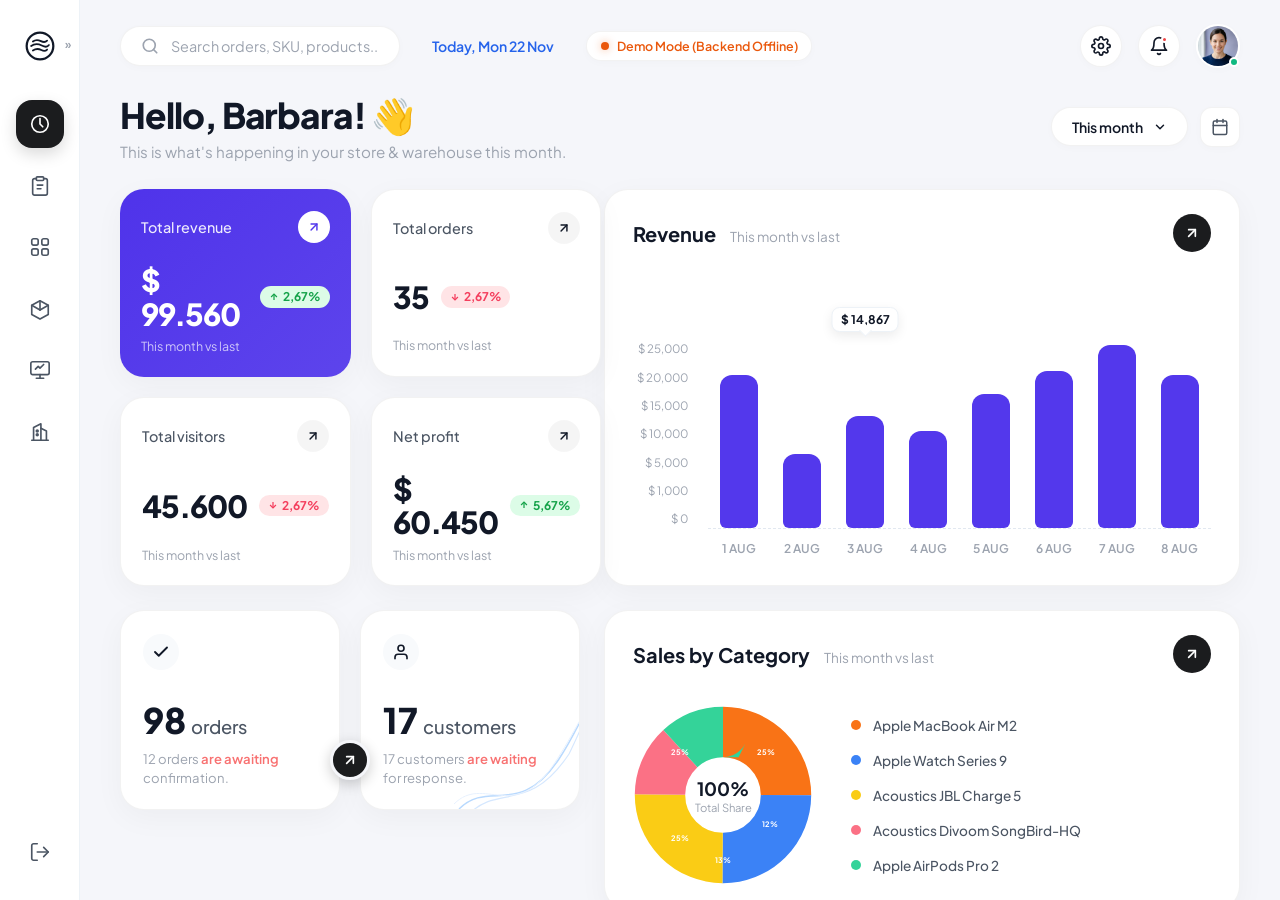
==== commit 0f78734b: "feat(frontend): integrate all backend endpoints (dashboard KPIs, deliveries, products, receipts, led" ====
--- a/frontend/index.html
+++ b/frontend/index.html
@@ -3,7 +3,7 @@
 <head>
   <meta charset="UTF-8">
   <meta name="viewport" content="width=device-width, initial-scale=1.0">
-  <title>Barbara's Store – Inventory & E-Commerce Dashboard</title>
+  <title>StockSense IMS – Modern Inventory & E-Commerce Suite</title>
   
   <!-- Modern Geometric Typography -->
   <link rel="preconnect" href="https://fonts.googleapis.com">
@@ -22,7 +22,7 @@
     <aside class="sidebar">
       <div class="sidebar-top">
         <!-- Logo Button with Swirl Graphic -->
-        <button class="brand-logo-btn" id="brand-logo-toggle" title="Barbara Store">
+        <button class="brand-logo-btn" id="brand-logo-toggle" title="StockSense IMS">
           <svg class="brand-logo-svg" viewBox="0 0 36 36" fill="none" xmlns="http://www.w3.org/2000/svg">
             <path d="M18 3C9.71573 3 3 9.71573 3 18C3 26.2843 9.71573 33 18 33C26.2843 33 33 26.2843 33 18C33 9.71573 26.2843 3 18 3Z" stroke="#111827" stroke-width="2.5" stroke-linecap="round"/>
             <path d="M10 13C12.5 11 16 11 19 12.5C22 14 24.5 13.5 26 12" stroke="#111827" stroke-width="2" stroke-linecap="round"/>
@@ -45,22 +45,22 @@
             </button>
           </li>
 
-          <!-- 2. Order List (Clipboard) -->
+          <!-- 2. Order List / Deliveries (Clipboard) -->
           <li class="nav-item">
-            <button class="nav-btn" data-target="view-orders" title="Order List">
+            <button class="nav-btn" data-target="view-orders" title="Deliveries & Orders">
               <svg viewBox="0 0 24 24" fill="none" stroke="currentColor" stroke-linecap="round" stroke-linejoin="round">
                 <path d="M16 4h2a2 2 0 0 1 2 2v14a2 2 0 0 1-2 2H6a2 2 0 0 1-2-2V6a2 2 0 0 1 2-2h2"/>
                 <rect x="8" y="2" width="8" height="4" rx="1" ry="1"/>
                 <line x1="9" y1="11" x2="15" y2="11"/>
                 <line x1="9" y1="15" x2="13" y2="15"/>
               </svg>
-              <span class="nav-tooltip">Order List</span>
+              <span class="nav-tooltip">Deliveries & Orders</span>
             </button>
           </li>
 
-          <!-- 3. Products / Inventory (4 Squares) -->
+          <!-- 3. Products & Catalog (4 Squares) -->
           <li class="nav-item">
-            <button class="nav-btn" data-target="view-products" title="Inventory Products">
+            <button class="nav-btn" data-target="view-products" title="Product Master">
               <svg viewBox="0 0 24 24" fill="none" stroke="currentColor" stroke-linecap="round" stroke-linejoin="round">
                 <rect x="3" y="3" width="7" height="7" rx="2"/>
                 <rect x="14" y="3" width="7" height="7" rx="2"/>
@@ -71,39 +71,43 @@
             </button>
           </li>
 
-          <!-- 4. Customers (Users) -->
+          <!-- 4. Incoming Receipts (Box Inbound) -->
           <li class="nav-item">
-            <button class="nav-btn" data-target="view-customers" title="Customers">
+            <button class="nav-btn" data-target="view-receipts" title="Stock Receipts">
               <svg viewBox="0 0 24 24" fill="none" stroke="currentColor" stroke-linecap="round" stroke-linejoin="round">
-                <path d="M17 21v-2a4 4 0 0 0-4-4H5a4 4 0 0 0-4 4v2"/>
-                <circle cx="9" cy="7" r="4"/>
-                <path d="M23 21v-2a4 4 0 0 0-3-3.87"/>
-                <path d="M16 3.13a4 4 0 0 1 0 7.75"/>
+                <path d="M21 8l-9-5-9 5v10l9 5 9-5V8z"/>
+                <path d="M12 3v10"/>
+                <path d="M12 13l9-5"/>
+                <path d="M12 13L3 8"/>
               </svg>
-              <span class="nav-tooltip">Customers</span>
+              <span class="nav-tooltip">Incoming Receipts</span>
             </button>
           </li>
 
-          <!-- 5. Analytics (Presentation Chart) -->
+          <!-- 5. Stock Ledger & Audit Log (Ledger Document) -->
           <li class="nav-item">
-            <button class="nav-btn" data-target="view-analytics" title="Analytics">
+            <button class="nav-btn" data-target="view-ledger" title="Stock Ledger">
               <svg viewBox="0 0 24 24" fill="none" stroke="currentColor" stroke-linecap="round" stroke-linejoin="round">
                 <rect x="2" y="3" width="20" height="14" rx="2"/>
                 <line x1="8" y1="21" x2="16" y2="21"/>
                 <line x1="12" y1="17" x2="12" y2="21"/>
                 <path d="M7 11l3-3 2 2 4-4"/>
               </svg>
-              <span class="nav-tooltip">Analytics</span>
+              <span class="nav-tooltip">Stock Ledger Audit</span>
             </button>
           </li>
 
-          <!-- 6. Chat / Messages -->
+          <!-- 6. Warehouses & Locations (Building) -->
           <li class="nav-item">
-            <button class="nav-btn" data-target="view-chat" title="Messages">
+            <button class="nav-btn" data-target="view-warehouses" title="Warehouses">
               <svg viewBox="0 0 24 24" fill="none" stroke="currentColor" stroke-linecap="round" stroke-linejoin="round">
-                <circle cx="12" cy="12" r="9"/>
+                <path d="M3 21h18"/>
+                <path d="M5 21V7l8-4v18"/>
+                <path d="M19 21V11l-6-3"/>
+                <circle cx="9" cy="11" r="1"/>
+                <circle cx="9" cy="15" r="1"/>
               </svg>
-              <span class="nav-tooltip">Messages</span>
+              <span class="nav-tooltip">Warehouses</span>
             </button>
           </li>
         </ul>
@@ -136,18 +140,24 @@
               <circle cx="11" cy="11" r="8"/>
               <line x1="21" y1="21" x2="16.65" y2="16.65"/>
             </svg>
-            <input type="text" id="global-search-input" placeholder="Search">
+            <input type="text" id="global-search-input" placeholder="Search orders, SKU, products...">
           </div>
 
           <!-- Date Pill -->
           <div class="date-pill-indicator" id="header-date-pill">
             Today, Mon 22 Nov
           </div>
+
+          <!-- Live Backend Sync Status Indicator -->
+          <div class="backend-sync-pill offline" id="backend-sync-indicator" title="Click to test backend connection">
+            <span class="sync-dot"></span>
+            <span id="backend-sync-text">Checking Backend...</span>
+          </div>
         </div>
 
         <div class="header-right">
           <!-- Backend & Odoo Dev Suite Settings Button -->
-          <button class="icon-btn-pill" id="open-dev-suite-btn" title="System Settings & Odoo Hub">
+          <button class="icon-btn-pill" id="open-dev-suite-btn" title="API Inspector & Backend Health">
             <svg width="20" height="20" viewBox="0 0 24 24" fill="none" stroke="currentColor" stroke-width="2" stroke-linecap="round" stroke-linejoin="round">
               <circle cx="12" cy="12" r="3"/>
               <path d="M19.4 15a1.65 1.65 0 0 0 .33 1.82l.06.06a2 2 0 0 1 0 2.83 2 2 0 0 1-2.83 0l-.06-.06a1.65 1.65 0 0 0-1.82-.33 1.65 1.65 0 0 0-1 1.51V21a2 2 0 0 1-2 2 2 2 0 0 1-2-2v-.09A1.65 1.65 0 0 0 9 19.4a1.65 1.65 0 0 0-1.82.33l-.06.06a2 2 0 0 1-2.83 0 2 2 0 0 1 0-2.83l.06-.06a1.65 1.65 0 0 0 .33-1.82 1.65 1.65 0 0 0-1.51-1H3a2 2 0 0 1-2-2 2 2 0 0 1 2-2h.09A1.65 1.65 0 0 0 4.6 9a1.65 1.65 0 0 0-.33-1.82l-.06-.06a2 2 0 0 1 0-2.83 2 2 0 0 1 2.83 0l.06.06a1.65 1.65 0 0 0 1.82.33H9a1.65 1.65 0 0 0 1-1.51V3a2 2 0 0 1 2-2 2 2 0 0 1 2 2v.09a1.65 1.65 0 0 0 1 1.51 1.65 1.65 0 0 0 1.82-.33l.06-.06a2 2 0 0 1 2.83 0 2 2 0 0 1 0 2.83l-.06.06a1.65 1.65 0 0 0-.33 1.82V9a1.65 1.65 0 0 0 1.51 1H21a2 2 0 0 1 2 2 2 2 0 0 1-2 2h-.09a1.65 1.65 0 0 0-1.51 1z"/>
@@ -155,7 +165,7 @@
           </button>
 
           <!-- Notification Bell -->
-          <button class="icon-btn-pill" id="notification-btn" title="Notifications">
+          <button class="icon-btn-pill" id="notification-btn" title="Stock Alerts & Notifications">
             <svg width="20" height="20" viewBox="0 0 24 24" fill="none" stroke="currentColor" stroke-width="2" stroke-linecap="round" stroke-linejoin="round">
               <path d="M18 8A6 6 0 0 0 6 8c0 7-3 9-3 9h18s-3-2-3-9"/>
               <path d="M13.73 21a2 2 0 0 1-3.46 0"/>
@@ -164,7 +174,7 @@
           </button>
 
           <!-- User Avatar -->
-          <div class="user-avatar-wrap" id="user-profile-btn" title="Barbara's Profile">
+          <div class="user-avatar-wrap" id="user-profile-btn" title="Barbara's Profile (Inventory Manager)">
             <img src="assets/avatar.jpg" alt="Barbara" class="user-avatar-img" onerror="this.src='https://images.unsplash.com/photo-1534528741775-53994a69daeb?w=150&auto=format&fit=crop&q=80'">
             <span class="avatar-online-dot"></span>
           </div>
@@ -175,15 +185,15 @@
       <div class="content-area">
 
         <!-- ================================================================== -->
-        <!-- VIEW 1: DASHBOARD (MATCHES IMAGE 1)                                -->
+        <!-- VIEW 1: DASHBOARD (MATCHES IMAGE 1 + LIVE BACKEND KPIS)            -->
         <!-- ================================================================== -->
         <section id="view-dashboard" class="view-section active">
           
           <!-- Greeting Header -->
           <div class="dashboard-greeting-bar">
             <div class="greeting-text-box">
-              <h1>Hello, Barbara! 👋</h1>
-              <p>This is what's happening in your store this month.</p>
+              <h1 id="dashboard-welcome-heading">Hello, Barbara! 👋</h1>
+              <p>This is what's happening in your store & warehouse this month.</p>
             </div>
             <div class="greeting-actions">
               <!-- Period Dropdown -->
@@ -341,50 +351,43 @@
                 <!-- 8 Interactive Bars matching Image 1 -->
                 <div class="chart-bars-wrap">
                   
-                  <!-- Bar 1: 1 AUG -->
                   <div class="bar-column" data-val="$ 21,450" data-label="1 AUG">
                     <div class="bar-fill" style="height: 82%;"></div>
                     <span class="bar-x-label">1 AUG</span>
                   </div>
 
-                  <!-- Bar 2: 2 AUG -->
                   <div class="bar-column" data-val="$ 9,800" data-label="2 AUG">
                     <div class="bar-fill" style="height: 40%;"></div>
                     <span class="bar-x-label">2 AUG</span>
                   </div>
 
-                  <!-- Bar 3: 3 AUG (Highlighted with Tooltip $ 14,867) -->
+                  <!-- Highlighted 3 AUG Bar with Tooltip -->
                   <div class="bar-column" data-val="$ 14,867" data-label="3 AUG">
                     <div class="chart-floating-tooltip">$ 14,867</div>
                     <div class="bar-fill" style="height: 60%;"></div>
                     <span class="bar-x-label">3 AUG</span>
                   </div>
 
-                  <!-- Bar 4: 4 AUG -->
                   <div class="bar-column" data-val="$ 13,200" data-label="4 AUG">
                     <div class="bar-fill" style="height: 52%;"></div>
                     <span class="bar-x-label">4 AUG</span>
                   </div>
 
-                  <!-- Bar 5: 5 AUG -->
                   <div class="bar-column" data-val="$ 17,900" data-label="5 AUG">
                     <div class="bar-fill" style="height: 72%;"></div>
                     <span class="bar-x-label">5 AUG</span>
                   </div>
 
-                  <!-- Bar 6: 6 AUG -->
                   <div class="bar-column" data-val="$ 21,100" data-label="6 AUG">
                     <div class="bar-fill" style="height: 84%;"></div>
                     <span class="bar-x-label">6 AUG</span>
                   </div>
 
-                  <!-- Bar 7: 7 AUG (Peak) -->
                   <div class="bar-column" data-val="$ 24,950" data-label="7 AUG">
                     <div class="bar-fill" style="height: 98%;"></div>
                     <span class="bar-x-label">7 AUG</span>
                   </div>
 
-                  <!-- Bar 8: 8 AUG -->
                   <div class="bar-column" data-val="$ 20,800" data-label="8 AUG">
                     <div class="bar-fill" style="height: 82%;"></div>
                     <span class="bar-x-label">8 AUG</span>
@@ -412,11 +415,11 @@
                 </div>
                 <div>
                   <div class="status-card-big-text">
-                    <span class="num">98</span>
+                    <span class="num" id="status-orders-count">98</span>
                     <span class="label">orders</span>
                   </div>
                   <p class="status-card-sub">
-                    12 orders <span class="highlight-coral">are awaiting</span> confirmation.
+                    <span id="status-orders-sub">12 orders</span> <span class="highlight-coral">are awaiting</span> confirmation.
                   </p>
                 </div>
               </div>
@@ -439,11 +442,11 @@
                 </div>
                 <div>
                   <div class="status-card-big-text">
-                    <span class="num">17</span>
+                    <span class="num" id="status-customers-count">17</span>
                     <span class="label">customers</span>
                   </div>
                   <p class="status-card-sub">
-                    17 customers <span class="highlight-coral">are waiting</span> for response.
+                    <span id="status-customers-sub">17 customers</span> <span class="highlight-coral">are waiting</span> for response.
                   </p>
                 </div>
 
@@ -464,7 +467,7 @@
                   <h3>Sales by Category</h3>
                   <span class="chart-subtitle">This month vs last</span>
                 </div>
-                <button class="chart-dark-arrow-btn" title="Category Breakdown">
+                <button class="chart-dark-arrow-btn" onclick="navigateToView('view-products')" title="Product Categories">
                   <svg width="16" height="16" viewBox="0 0 24 24" fill="none" stroke="currentColor" stroke-width="2.5" stroke-linecap="round" stroke-linejoin="round">
                     <line x1="7" y1="17" x2="17" y2="7"/>
                     <polyline points="7 7 17 7 17 17"/>
@@ -473,45 +476,23 @@
               </div>
 
               <div class="donut-content-layout">
-                <!-- SVG Donut Chart with Segment Labels -->
                 <div class="donut-chart-wrapper">
                   <svg class="donut-svg" viewBox="0 0 100 100">
-                    <!-- Base Track -->
                     <circle cx="50" cy="50" r="35" fill="none" stroke="#f1f5f9" stroke-width="24"/>
                     
                     <g transform="rotate(-90 50 50)">
-                      <!-- Segment 1: Orange 25% (Apple MacBook Air M2) -->
-                      <circle id="donut-seg-1" class="donut-segment" cx="50" cy="50" r="35"
-                              stroke="#f97316" stroke-dasharray="55 165" stroke-dashoffset="0"/>
-                      
-                      <!-- Segment 2: Blue 25% (Apple Watch Series 9) -->
-                      <circle id="donut-seg-2" class="donut-segment" cx="50" cy="50" r="35"
-                              stroke="#3b82f6" stroke-dasharray="55 165" stroke-dashoffset="-55"/>
-
-                      <!-- Segment 3: Yellow 25% (Acoustics JBL Charge 5) -->
-                      <circle id="donut-seg-3" class="donut-segment" cx="50" cy="50" r="35"
-                              stroke="#facc15" stroke-dasharray="55 165" stroke-dashoffset="-110"/>
-
-                      <!-- Segment 4: Coral/Pink 13% (Acoustics Divoom SongBird-HQ) -->
-                      <circle id="donut-seg-4" class="donut-segment" cx="50" cy="50" r="35"
-                              stroke="#fb7185" stroke-dasharray="28.6 191.4" stroke-dashoffset="-165"/>
-
-                      <!-- Segment 5: Mint Green 12% (Apple AirPods Pro 2) -->
-                      <circle id="donut-seg-5" class="donut-segment" cx="50" cy="50" r="35"
-                              stroke="#34d399" stroke-dasharray="26.4 193.6" stroke-dashoffset="-193.6"/>
+                      <circle id="donut-seg-1" class="donut-segment" cx="50" cy="50" r="35" stroke="#f97316" stroke-dasharray="55 165" stroke-dashoffset="0"/>
+                      <circle id="donut-seg-2" class="donut-segment" cx="50" cy="50" r="35" stroke="#3b82f6" stroke-dasharray="55 165" stroke-dashoffset="-55"/>
+                      <circle id="donut-seg-3" class="donut-segment" cx="50" cy="50" r="35" stroke="#facc15" stroke-dasharray="55 165" stroke-dashoffset="-110"/>
+                      <circle id="donut-seg-4" class="donut-segment" cx="50" cy="50" r="35" stroke="#fb7185" stroke-dasharray="28.6 191.4" stroke-dashoffset="-165"/>
+                      <circle id="donut-seg-5" class="donut-segment" cx="50" cy="50" r="35" stroke="#34d399" stroke-dasharray="26.4 193.6" stroke-dashoffset="-193.6"/>
                     </g>
                     
-                    <!-- Text labels on segments matching screenshot -->
                     <g font-family="'Plus Jakarta Sans', sans-serif" font-size="4.2" font-weight="700" fill="#ffffff" text-anchor="middle" dominant-baseline="central">
-                      <!-- Orange 25% -->
                       <text x="74" y="26">25%</text>
-                      <!-- Blue 25% -->
                       <text x="26" y="26">25%</text>
-                      <!-- Yellow 25% -->
                       <text x="26" y="74">25%</text>
-                      <!-- Coral 13% -->
                       <text x="50" y="86">13%</text>
-                      <!-- Green 12% -->
                       <text x="76" y="66">12%</text>
                     </g>
                   </svg>
@@ -522,8 +503,7 @@
                   </div>
                 </div>
 
-                <!-- Product Categories Legend List matching Image 1 -->
-                <ul class="category-legend-list">
+                <ul class="category-legend-list" id="category-legend-container">
                   <li class="category-legend-item" data-segment="1">
                     <span class="legend-dot" style="background: #f97316;"></span>
                     <span>Apple MacBook Air M2</span>
@@ -556,7 +536,7 @@
 
 
         <!-- ================================================================== -->
-        <!-- VIEW 2: ORDER LIST (MATCHES IMAGE 2)                               -->
+        <!-- VIEW 2: ORDER LIST & DELIVERIES (IMAGE 2 + /deliveries API)        -->
         <!-- ================================================================== -->
         <section id="view-orders" class="view-section">
           
@@ -583,7 +563,6 @@
                   </span>
                 </div>
                 <div class="banner-subtext">Than last week</div>
-                <!-- Decorative blue wave art -->
                 <svg class="banner-wave-art" viewBox="0 0 90 60" fill="none">
                   <path d="M0 45 C30 20, 60 55, 90 30" stroke="#93c5fd" stroke-width="1.8"/>
                   <path d="M0 52 C30 27, 60 62, 90 37" stroke="#bfdbfe" stroke-width="1.2"/>
@@ -624,7 +603,6 @@
                   </span>
                 </div>
                 <div class="banner-subtext">Than last week</div>
-                <!-- Decorative gold wave art -->
                 <svg class="banner-wave-art" viewBox="0 0 90 60" fill="none">
                   <path d="M0 45 C30 20, 60 55, 90 30" stroke="#fcd34d" stroke-width="1.8"/>
                   <path d="M0 52 C30 27, 60 62, 90 37" stroke="#fde68a" stroke-width="1.2"/>
@@ -764,20 +742,21 @@
 
 
         <!-- ================================================================== -->
-        <!-- VIEW 3: INVENTORY / PRODUCTS MASTER                                -->
+        <!-- VIEW 3: INVENTORY / PRODUCTS MASTER (/products & /categories API)  -->
         <!-- ================================================================== -->
         <section id="view-products" class="view-section">
           
-          <div class="orderlist-title-bar" style="display: flex; justify-content: space-between; align-items: center;">
+          <div class="orderlist-title-bar" style="display: flex; justify-content: space-between; align-items: center; flex-wrap: wrap; gap: 1rem;">
             <div>
-              <h1>Inventory Products</h1>
+              <h1>Product Catalog & Master Stock</h1>
               <p style="color: var(--text-muted); font-size: 0.95rem; margin-top: 4px;">
-                Manage warehouse stock catalog & connected database items.
+                Manage warehouse catalog, SKU thresholds, and stock replenishment rules.
               </p>
             </div>
-            <button class="btn-dark-pill" id="open-add-product-modal">
-              + Add New Product
-            </button>
+            <div style="display: flex; gap: 0.75rem;">
+              <button class="btn-white-pill" id="open-add-category-modal">+ New Category</button>
+              <button class="btn-dark-pill" id="open-add-product-modal">+ Add Product</button>
+            </div>
           </div>
 
           <div class="orders-table-card" style="margin-top: 1.5rem;">
@@ -785,16 +764,17 @@
               <table class="custom-orders-table">
                 <thead>
                   <tr>
-                    <th>ITEM ID</th>
-                    <th>TITLE & MODEL</th>
-                    <th>DESCRIPTION</th>
+                    <th>SKU / CODE</th>
+                    <th>PRODUCT NAME</th>
                     <th>CATEGORY</th>
-                    <th>ODOO ERP REF</th>
+                    <th>REORDER THRESHOLD</th>
+                    <th>UNIT OF MEASURE</th>
+                    <th>STATUS</th>
                     <th>ACTIONS</th>
                   </tr>
                 </thead>
                 <tbody id="products-table-body">
-                  <tr><td colspan="6" style="text-align: center; color: var(--text-muted); padding: 2rem;">Loading inventory database...</td></tr>
+                  <!-- Populated from GET /api/v1/products -->
                 </tbody>
               </table>
             </div>
@@ -802,18 +782,131 @@
 
         </section>
 
+
+        <!-- ================================================================== -->
+        <!-- VIEW 4: INCOMING RECEIPTS (/receipts API)                          -->
+        <!-- ================================================================== -->
+        <section id="view-receipts" class="view-section">
+          
+          <div class="orderlist-title-bar" style="display: flex; justify-content: space-between; align-items: center; flex-wrap: wrap; gap: 1rem;">
+            <div>
+              <h1>Incoming Stock Receipts</h1>
+              <p style="color: var(--text-muted); font-size: 0.95rem; margin-top: 4px;">
+                Inbound supplier shipments. Validating increments stock & logs immutable ledger entries.
+              </p>
+            </div>
+            <button class="btn-dark-pill" id="open-add-receipt-modal">+ Create Inbound Receipt</button>
+          </div>
+
+          <div class="orders-table-card" style="margin-top: 1.5rem;">
+            <div class="table-responsive-box">
+              <table class="custom-orders-table">
+                <thead>
+                  <tr>
+                    <th>RECEIPT NUMBER</th>
+                    <th>SUPPLIER</th>
+                    <th>ITEMS COUNT</th>
+                    <th>DATE CREATED</th>
+                    <th>STATUS</th>
+                    <th>VALIDATION ACTION</th>
+                  </tr>
+                </thead>
+                <tbody id="receipts-table-body">
+                  <!-- Populated from GET /api/v1/receipts -->
+                </tbody>
+              </table>
+            </div>
+          </div>
+
+        </section>
+
+
+        <!-- ================================================================== -->
+        <!-- VIEW 5: STOCK LEDGER AUDIT TRAIL (/ledger API)                     -->
+        <!-- ================================================================== -->
+        <section id="view-ledger" class="view-section">
+          
+          <div class="orderlist-title-bar" style="display: flex; justify-content: space-between; align-items: center;">
+            <div>
+              <h1>Append-Only Stock Ledger</h1>
+              <p style="color: var(--text-muted); font-size: 0.95rem; margin-top: 4px;">
+                Immutable, tamper-evident audit history of all stock balance changes across locations.
+              </p>
+            </div>
+            <button class="btn-white-pill" onclick="loadStockLedger()">↻ Refresh Ledger</button>
+          </div>
+
+          <div class="orders-table-card" style="margin-top: 1.5rem;">
+            <div class="table-responsive-box">
+              <table class="custom-orders-table">
+                <thead>
+                  <tr>
+                    <th>ENTRY ID</th>
+                    <th>SOURCE DOCUMENT</th>
+                    <th>PRODUCT</th>
+                    <th>LOCATION / WH</th>
+                    <th>QUANTITY DELTA</th>
+                    <th>TIMESTAMP</th>
+                  </tr>
+                </thead>
+                <tbody id="ledger-table-body">
+                  <!-- Populated from GET /api/v1/ledger/history -->
+                </tbody>
+              </table>
+            </div>
+          </div>
+
+        </section>
+
+
+        <!-- ================================================================== -->
+        <!-- VIEW 6: WAREHOUSES & LOCATIONS (/warehouses API)                   -->
+        <!-- ================================================================== -->
+        <section id="view-warehouses" class="view-section">
+          
+          <div class="orderlist-title-bar" style="display: flex; justify-content: space-between; align-items: center;">
+            <div>
+              <h1>Warehouses & Multi-Locations</h1>
+              <p style="color: var(--text-muted); font-size: 0.95rem; margin-top: 4px;">
+                Configure fulfillment centers, internal production zones, and storage racks.
+              </p>
+            </div>
+            <button class="btn-dark-pill" id="open-add-warehouse-modal">+ New Warehouse</button>
+          </div>
+
+          <div class="orders-table-card" style="margin-top: 1.5rem;">
+            <div class="table-responsive-box">
+              <table class="custom-orders-table">
+                <thead>
+                  <tr>
+                    <th>CODE</th>
+                    <th>WAREHOUSE NAME</th>
+                    <th>ADDRESS / ZONE</th>
+                    <th>PARENT FACILITY</th>
+                    <th>OPERATIONAL STATUS</th>
+                  </tr>
+                </thead>
+                <tbody id="warehouses-table-body">
+                  <!-- Populated from GET /api/v1/warehouses -->
+                </tbody>
+              </table>
+            </div>
+          </div>
+
+        </section>
+
       </div>
     </main>
 
   </div>
 
   <!-- ==================================================================== -->
-  <!-- MODAL: ADD ORDER                                                     -->
+  <!-- MODAL: ADD ORDER / DELIVERY (/deliveries API)                        -->
   <!-- ==================================================================== -->
   <div id="add-order-modal" class="modal-overlay">
     <div class="modal-card">
       <div class="modal-header-row">
-        <h3>Create New Order</h3>
+        <h3>Create Outgoing Delivery Order</h3>
         <button class="modal-close-btn" onclick="closeModal('add-order-modal')">&times;</button>
       </div>
       <form id="create-order-form">
@@ -856,18 +949,18 @@
             </select>
           </div>
           <div class="form-group-item">
-            <label>Order Status</label>
+            <label>Status (Initial)</label>
             <select id="order-status-select" class="form-input-control">
-              <option value="onway">on way</option>
-              <option value="delivered">delivered</option>
-              <option value="await">await</option>
+              <option value="onway">on way (Ready)</option>
+              <option value="await">await (Draft / Waiting)</option>
+              <option value="delivered">delivered (Done / Validated)</option>
             </select>
           </div>
         </div>
 
         <div class="modal-btn-row">
           <button type="button" class="btn-white-pill" onclick="closeModal('add-order-modal')">Cancel</button>
-          <button type="submit" class="btn-dark-pill">Confirm Order</button>
+          <button type="submit" class="btn-dark-pill">Confirm & Save Delivery</button>
         </div>
       </form>
     </div>
@@ -875,15 +968,116 @@
 
 
   <!-- ==================================================================== -->
-  <!-- MODAL: DEVELOPER SUITE & ODOO ERP HUB                                -->
+  <!-- MODAL: ADD PRODUCT (/products API)                                   -->
+  <!-- ==================================================================== -->
+  <div id="add-product-modal" class="modal-overlay">
+    <div class="modal-card">
+      <div class="modal-header-row">
+        <h3>Create Catalog Product</h3>
+        <button class="modal-close-btn" onclick="closeModal('add-product-modal')">&times;</button>
+      </div>
+      <form id="create-product-form">
+        <div class="form-grid-2">
+          <div class="form-group-item">
+            <label>Product Name</label>
+            <input type="text" id="prod-name-input" class="form-input-control" placeholder="e.g. MacBook Air M2 13-inch" required>
+          </div>
+          <div class="form-group-item">
+            <label>SKU / Barcode</label>
+            <input type="text" id="prod-sku-input" class="form-input-control" placeholder="e.g. MBA-M2-MID" required>
+          </div>
+        </div>
+
+        <div class="form-grid-2">
+          <div class="form-group-item">
+            <label>Category</label>
+            <select id="prod-category-select" class="form-input-control">
+              <option value="">General</option>
+            </select>
+          </div>
+          <div class="form-group-item">
+            <label>Unit of Measure</label>
+            <select id="prod-uom-select" class="form-input-control">
+              <option value="units">units</option>
+              <option value="boxes">boxes</option>
+              <option value="kg">kg</option>
+              <option value="litres">litres</option>
+            </select>
+          </div>
+        </div>
+
+        <div class="form-grid-2">
+          <div class="form-group-item">
+            <label>Min Reorder Threshold</label>
+            <input type="number" id="prod-min-input" class="form-input-control" value="5">
+          </div>
+          <div class="form-group-item">
+            <label>Max Storage Capacity</label>
+            <input type="number" id="prod-max-input" class="form-input-control" value="50">
+          </div>
+        </div>
+
+        <div class="form-group-item">
+          <label>Description</label>
+          <input type="text" id="prod-desc-input" class="form-input-control" placeholder="Brief technical specifications">
+        </div>
+
+        <div class="modal-btn-row">
+          <button type="button" class="btn-white-pill" onclick="closeModal('add-product-modal')">Cancel</button>
+          <button type="submit" class="btn-dark-pill">Save Product</button>
+        </div>
+      </form>
+    </div>
+  </div>
+
+
+  <!-- ==================================================================== -->
+  <!-- MODAL: ADD INBOUND RECEIPT (/receipts API)                           -->
+  <!-- ==================================================================== -->
+  <div id="add-receipt-modal" class="modal-overlay">
+    <div class="modal-card">
+      <div class="modal-header-row">
+        <h3>Create Inbound Stock Receipt</h3>
+        <button class="modal-close-btn" onclick="closeModal('add-receipt-modal')">&times;</button>
+      </div>
+      <form id="create-receipt-form">
+        <div class="form-group-item">
+          <label>Supplier / Vendor Name</label>
+          <input type="text" id="receipt-supplier-input" class="form-input-control" placeholder="e.g. Apple Global Logistics" required>
+        </div>
+
+        <div class="form-grid-2">
+          <div class="form-group-item">
+            <label>Destination Warehouse</label>
+            <select id="receipt-warehouse-select" class="form-input-control">
+              <option value="main-wh">Main Warehouse (WH01)</option>
+            </select>
+          </div>
+          <div class="form-group-item">
+            <label>Inbound Quantity (Units)</label>
+            <input type="number" id="receipt-qty-input" class="form-input-control" value="25" min="1" required>
+          </div>
+        </div>
+
+        <div class="modal-btn-row">
+          <button type="button" class="btn-white-pill" onclick="closeModal('add-receipt-modal')">Cancel</button>
+          <button type="submit" class="btn-dark-pill">Submit Inbound Shipment</button>
+        </div>
+      </form>
+    </div>
+  </div>
+
+
+  <!-- ==================================================================== -->
+  <!-- MODAL: DEVELOPER SUITE & BACKEND HEALTH                              -->
   <!-- ==================================================================== -->
   <div id="dev-suite-modal" class="modal-overlay">
     <div class="modal-card" style="max-width: 680px;">
       <div class="modal-header-row">
         <div>
-          <h3>System & Odoo ERP Hub</h3>
+          <h3>System & API Explorer</h3>
           <p style="font-size: 0.8rem; color: var(--text-muted); margin-top: 2px;">
-            FastAPI Backend • Database ORM • XML-RPC Integration
+            FastAPI Backend • PostgreSQL / SQLite • Stock Ledger Audit
           </p>
         </div>
         <button class="modal-close-btn" onclick="closeModal('dev-suite-modal')">&times;</button>
@@ -893,8 +1087,8 @@
         <div class="dev-status-badge online" id="modal-api-badge">
           <span>●</span> <span id="modal-api-status-text">FastAPI: Checking...</span>
         </div>
-        <div class="dev-status-badge offline" id="modal-odoo-badge">
-          <span>●</span> <span id="modal-odoo-status-text">Odoo ERP: Checking...</span>
+        <div class="dev-status-badge offline" id="modal-db-badge">
+          <span>●</span> <span id="modal-db-status-text">Database: Checking...</span>
         </div>
       </div>
 
@@ -902,20 +1096,29 @@
         <button class="btn-white-pill" style="font-size: 0.78rem; padding: 0.4rem 0.8rem;" onclick="runApiCall('/health')">
           ⚡ GET /health
         </button>
-        <button class="btn-white-pill" style="font-size: 0.78rem; padding: 0.4rem 0.8rem;" onclick="runApiCall('/items')">
-          📦 GET /items
-        </button>
-        <button class="btn-white-pill" style="font-size: 0.78rem; padding: 0.4rem 0.8rem;" onclick="runApiCall('/odoo/status')">
-          🔌 GET /odoo/status
-        </button>
         <button class="btn-white-pill" style="font-size: 0.78rem; padding: 0.4rem 0.8rem;" onclick="runApiCall('/dashboard/kpis')">
           📊 GET /dashboard/kpis
         </button>
+        <button class="btn-white-pill" style="font-size: 0.78rem; padding: 0.4rem 0.8rem;" onclick="runApiCall('/deliveries')">
+          🚚 GET /deliveries
+        </button>
+        <button class="btn-white-pill" style="font-size: 0.78rem; padding: 0.4rem 0.8rem;" onclick="runApiCall('/products')">
+          📦 GET /products
+        </button>
+        <button class="btn-white-pill" style="font-size: 0.78rem; padding: 0.4rem 0.8rem;" onclick="runApiCall('/categories')">
+          🏷 GET /categories
+        </button>
+        <button class="btn-white-pill" style="font-size: 0.78rem; padding: 0.4rem 0.8rem;" onclick="runApiCall('/warehouses')">
+          🏢 GET /warehouses
+        </button>
+        <button class="btn-white-pill" style="font-size: 0.78rem; padding: 0.4rem 0.8rem;" onclick="runApiCall('/ledger/history')">
+          📜 GET /ledger/history
+        </button>
       </div>
 
       <div style="background: #0f172a; border-radius: 12px; padding: 1rem;">
         <div style="display: flex; justify-content: space-between; font-size: 0.75rem; color: #94a3b8; font-family: var(--font-mono); margin-bottom: 0.5rem;">
-          <span>HTTP STATUS: <span id="console-status" style="color: #4ade80;">200 OK</span></span>
+          <span>HTTP STATUS: <span id="console-status" style="color: #4ade80;">READY</span></span>
           <span id="console-time">0ms</span>
         </div>
         <pre id="console-output" class="console-output-pre">// Backend JSON payload will appear here...</pre>
--- a/frontend/css/style.css
+++ b/frontend/css/style.css
@@ -297,6 +297,60 @@
   color: #2563eb;
   padding: 0.5rem 0.75rem;
   cursor: default;
+}
+
+.backend-sync-pill {
+  display: flex;
+  align-items: center;
+  gap: 0.5rem;
+  font-size: 0.78rem;
+  font-weight: 600;
+  padding: 0.35rem 0.85rem;
+  border-radius: var(--radius-pill);
+  background: var(--bg-card);
+  border: 1px solid var(--border-subtle);
+  box-shadow: var(--shadow-sm);
+  cursor: pointer;
+  transition: var(--transition);
+}
+
+.backend-sync-pill .sync-dot {
+  width: 8px;
+  height: 8px;
+  border-radius: 50%;
+}
+
+.backend-sync-pill.online {
+  color: #16a34a;
+}
+.backend-sync-pill.online .sync-dot {
+  background: #16a34a;
+  box-shadow: 0 0 8px rgba(22, 163, 74, 0.4);
+}
+
+.backend-sync-pill.offline {
+  color: #ea580c;
+}
+.backend-sync-pill.offline .sync-dot {
+  background: #ea580c;
+  box-shadow: 0 0 8px rgba(234, 88, 12, 0.4);
+}
+
+.delta-badge {
+  display: inline-flex;
+  align-items: center;
+  font-weight: 700;
+  font-size: 0.82rem;
+  padding: 0.2rem 0.55rem;
+  border-radius: var(--radius-pill);
+}
+.delta-badge.positive {
+  background: #dcfce7;
+  color: #15803d;
+}
+.delta-badge.negative {
+  background: #fee2e2;
+  color: #dc2626;
 }
 
 .header-right {
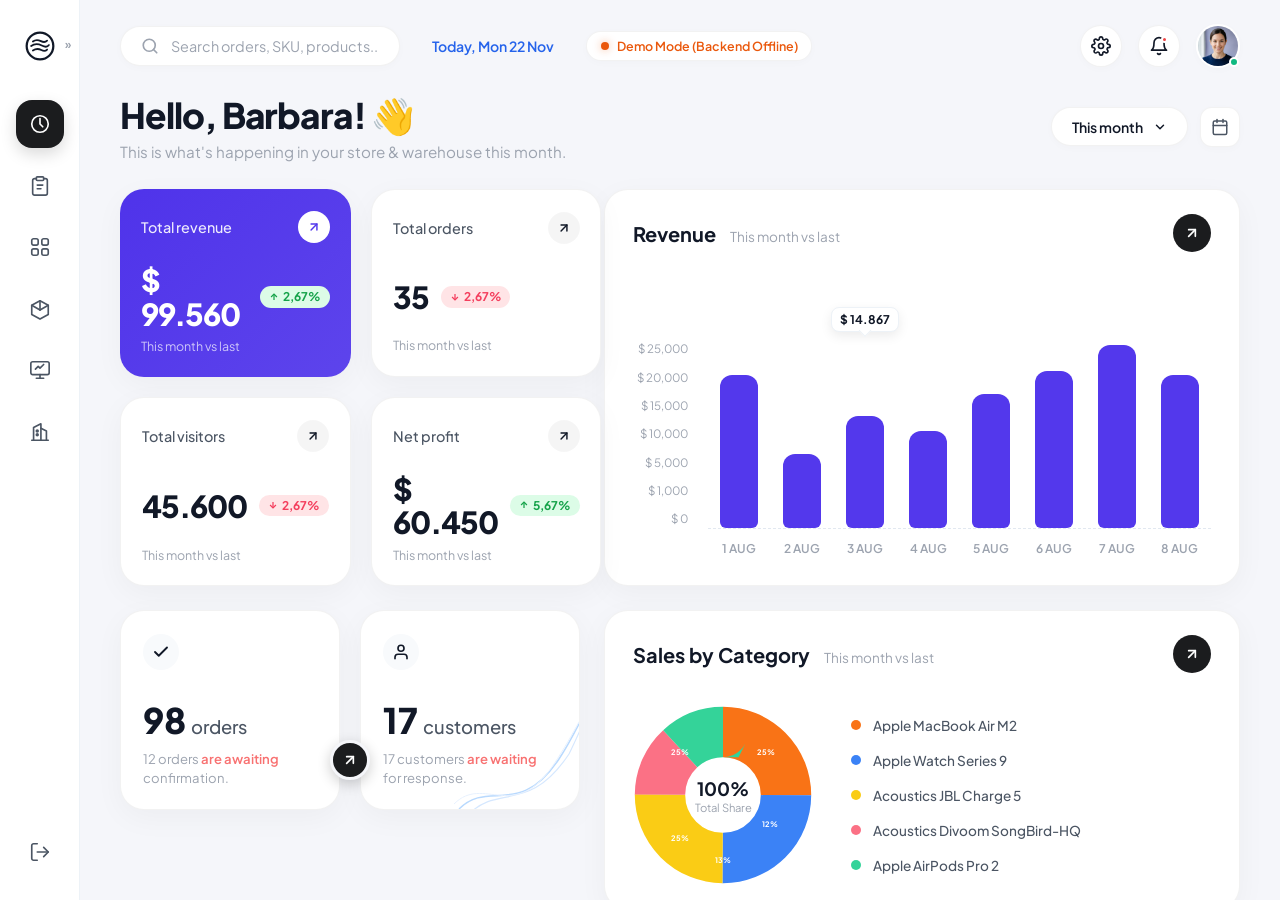
==== commit 33307768: "feat(dashboard): make dashboard fully dynamic with timeframe switching, reactive bar & donut chart e" ====
--- a/frontend/index.html
+++ b/frontend/index.html
@@ -185,7 +185,7 @@
       <div class="content-area">
 
         <!-- ================================================================== -->
-        <!-- VIEW 1: DASHBOARD (MATCHES IMAGE 1 + LIVE BACKEND KPIS)            -->
+        <!-- VIEW 1: DASHBOARD (MATCHES IMAGE 1 + LIVE DYNAMIC APIS)            -->
         <!-- ================================================================== -->
         <section id="view-dashboard" class="view-section active">
           
@@ -193,19 +193,27 @@
           <div class="dashboard-greeting-bar">
             <div class="greeting-text-box">
               <h1 id="dashboard-welcome-heading">Hello, Barbara! 👋</h1>
-              <p>This is what's happening in your store & warehouse this month.</p>
+              <p id="dashboard-welcome-sub">This is what's happening in your store & warehouse this month.</p>
             </div>
             <div class="greeting-actions">
-              <!-- Period Dropdown -->
-              <div class="filter-select-pill" id="dashboard-period-filter">
-                <span>This month</span>
-                <svg width="14" height="14" viewBox="0 0 24 24" fill="none" stroke="currentColor" stroke-width="2.5" stroke-linecap="round" stroke-linejoin="round">
-                  <polyline points="6 9 12 15 18 9"/>
-                </svg>
+              <!-- Period Dropdown Wrapper -->
+              <div class="filter-select-wrapper">
+                <div class="filter-select-pill" id="dashboard-period-filter" title="Select Time Period">
+                  <span id="current-period-text">This month</span>
+                  <svg width="14" height="14" viewBox="0 0 24 24" fill="none" stroke="currentColor" stroke-width="2.5" stroke-linecap="round" stroke-linejoin="round">
+                    <polyline points="6 9 12 15 18 9"/>
+                  </svg>
+                </div>
+                <div class="period-dropdown-menu" id="period-dropdown-options">
+                  <div class="period-menu-item" data-period="week">This week</div>
+                  <div class="period-menu-item active" data-period="month">This month</div>
+                  <div class="period-menu-item" data-period="quarter">This quarter</div>
+                  <div class="period-menu-item" data-period="year">This year</div>
+                </div>
               </div>
 
               <!-- Calendar Pill Button -->
-              <button class="calendar-pill-btn" title="Pick Date">
+              <button class="calendar-pill-btn" id="dashboard-refresh-btn" title="Refresh Live Data">
                 <svg width="18" height="18" viewBox="0 0 24 24" fill="none" stroke="currentColor" stroke-width="2" stroke-linecap="round" stroke-linejoin="round">
                   <rect x="3" y="4" width="18" height="18" rx="2" ry="2"/>
                   <line x1="16" y1="2" x2="16" y2="6"/>
@@ -222,11 +230,11 @@
             <!-- 2x2 KPIs Grid -->
             <div class="kpi-quad-grid">
               
-              <!-- KPI 1: Total revenue (Violet Card) -->
-              <div class="kpi-card purple-card">
+              <!-- KPI 1: Total Valuation / Revenue (Violet Card) -->
+              <div class="kpi-card purple-card" id="card-total-revenue">
                 <div class="kpi-card-header">
-                  <span>Total revenue</span>
-                  <button class="card-arrow-btn" title="View Revenue">
+                  <span id="kpi-revenue-title">Total revenue</span>
+                  <button class="card-arrow-btn" onclick="toggleMetricMode()" title="Toggle Valuation / Volume">
                     <svg width="14" height="14" viewBox="0 0 24 24" fill="none" stroke="currentColor" stroke-width="2.5" stroke-linecap="round" stroke-linejoin="round">
                       <line x1="7" y1="17" x2="17" y2="7"/>
                       <polyline points="7 7 17 7 17 17"/>
@@ -235,7 +243,7 @@
                 </div>
                 <div class="kpi-val-row">
                   <div class="kpi-number" id="kpi-total-revenue">$ 99.560</div>
-                  <span class="stat-badge green">
+                  <span class="stat-badge green" id="kpi-revenue-badge">
                     <svg width="10" height="10" viewBox="0 0 24 24" fill="none" stroke="currentColor" stroke-width="3">
                       <line x1="12" y1="19" x2="12" y2="5"/>
                       <polyline points="5 12 12 5 19 12"/>
@@ -243,14 +251,14 @@
                     2,67%
                   </span>
                 </div>
-                <div class="kpi-card-footer">This month vs last</div>
-              </div>
-
-              <!-- KPI 2: Total orders (White Card) -->
-              <div class="kpi-card">
+                <div class="kpi-card-footer" id="kpi-revenue-sub">This month vs last</div>
+              </div>
+
+              <!-- KPI 2: Total Orders / Deliveries (White Card) -->
+              <div class="kpi-card" id="card-total-orders">
                 <div class="kpi-card-header">
-                  <span>Total orders</span>
-                  <button class="card-arrow-btn" onclick="navigateToView('view-orders')" title="View Orders">
+                  <span id="kpi-orders-title">Total orders</span>
+                  <button class="card-arrow-btn" onclick="navigateToView('view-orders')" title="View Deliveries">
                     <svg width="14" height="14" viewBox="0 0 24 24" fill="none" stroke="currentColor" stroke-width="2.5" stroke-linecap="round" stroke-linejoin="round">
                       <line x1="7" y1="17" x2="17" y2="7"/>
                       <polyline points="7 7 17 7 17 17"/>
@@ -259,7 +267,7 @@
                 </div>
                 <div class="kpi-val-row">
                   <div class="kpi-number" id="kpi-total-orders">35</div>
-                  <span class="stat-badge red">
+                  <span class="stat-badge red" id="kpi-orders-badge">
                     <svg width="10" height="10" viewBox="0 0 24 24" fill="none" stroke="currentColor" stroke-width="3">
                       <line x1="12" y1="5" x2="12" y2="19"/>
                       <polyline points="19 12 12 19 5 12"/>
@@ -267,14 +275,14 @@
                     2,67%
                   </span>
                 </div>
-                <div class="kpi-card-footer">This month vs last</div>
-              </div>
-
-              <!-- KPI 3: Total visitors (White Card) -->
-              <div class="kpi-card">
+                <div class="kpi-card-footer" id="kpi-orders-sub">This month vs last</div>
+              </div>
+
+              <!-- KPI 3: Units in Stock / Health (White Card) -->
+              <div class="kpi-card" id="card-total-visitors">
                 <div class="kpi-card-header">
-                  <span>Total visitors</span>
-                  <button class="card-arrow-btn" title="View Visitors">
+                  <span id="kpi-visitors-title">Total visitors</span>
+                  <button class="card-arrow-btn" onclick="navigateToView('view-products')" title="View Inventory">
                     <svg width="14" height="14" viewBox="0 0 24 24" fill="none" stroke="currentColor" stroke-width="2.5" stroke-linecap="round" stroke-linejoin="round">
                       <line x1="7" y1="17" x2="17" y2="7"/>
                       <polyline points="7 7 17 7 17 17"/>
@@ -283,7 +291,7 @@
                 </div>
                 <div class="kpi-val-row">
                   <div class="kpi-number" id="kpi-total-visitors">45.600</div>
-                  <span class="stat-badge red">
+                  <span class="stat-badge red" id="kpi-visitors-badge">
                     <svg width="10" height="10" viewBox="0 0 24 24" fill="none" stroke="currentColor" stroke-width="3">
                       <line x1="12" y1="5" x2="12" y2="19"/>
                       <polyline points="19 12 12 19 5 12"/>
@@ -291,14 +299,14 @@
                     2,67%
                   </span>
                 </div>
-                <div class="kpi-card-footer">This month vs last</div>
-              </div>
-
-              <!-- KPI 4: Net profit (White Card) -->
-              <div class="kpi-card">
+                <div class="kpi-card-footer" id="kpi-visitors-sub">This month vs last</div>
+              </div>
+
+              <!-- KPI 4: Net Profit / Products (White Card) -->
+              <div class="kpi-card" id="card-net-profit">
                 <div class="kpi-card-header">
-                  <span>Net profit</span>
-                  <button class="card-arrow-btn" title="View Profit">
+                  <span id="kpi-profit-title">Net profit</span>
+                  <button class="card-arrow-btn" onclick="navigateToView('view-products')" title="View Products">
                     <svg width="14" height="14" viewBox="0 0 24 24" fill="none" stroke="currentColor" stroke-width="2.5" stroke-linecap="round" stroke-linejoin="round">
                       <line x1="7" y1="17" x2="17" y2="7"/>
                       <polyline points="7 7 17 7 17 17"/>
@@ -307,7 +315,7 @@
                 </div>
                 <div class="kpi-val-row">
                   <div class="kpi-number" id="kpi-net-profit">$ 60.450</div>
-                  <span class="stat-badge green">
+                  <span class="stat-badge green" id="kpi-profit-badge">
                     <svg width="10" height="10" viewBox="0 0 24 24" fill="none" stroke="currentColor" stroke-width="3">
                       <line x1="12" y1="19" x2="12" y2="5"/>
                       <polyline points="5 12 12 5 19 12"/>
@@ -315,19 +323,19 @@
                     5,67%
                   </span>
                 </div>
-                <div class="kpi-card-footer">This month vs last</div>
-              </div>
-
-            </div>
-
-            <!-- Revenue Bar Chart Card -->
+                <div class="kpi-card-footer" id="kpi-profit-sub">This month vs last</div>
+              </div>
+
+            </div>
+
+            <!-- Revenue / Velocity Bar Chart Card -->
             <div class="revenue-chart-card">
               <div class="chart-card-header">
                 <div class="chart-title-group">
-                  <h3>Revenue</h3>
-                  <span class="chart-subtitle">This month vs last</span>
-                </div>
-                <button class="chart-dark-arrow-btn" title="Expand Revenue Details">
+                  <h3 id="chart-main-title">Revenue</h3>
+                  <span class="chart-subtitle" id="chart-date-subtitle">This month vs last</span>
+                </div>
+                <button class="chart-dark-arrow-btn" onclick="toggleChartMetric()" title="Switch Revenue / Stock Units">
                   <svg width="16" height="16" viewBox="0 0 24 24" fill="none" stroke="currentColor" stroke-width="2.5" stroke-linecap="round" stroke-linejoin="round">
                     <line x1="7" y1="17" x2="17" y2="7"/>
                     <polyline points="7 7 17 7 17 17"/>
@@ -338,7 +346,7 @@
               <!-- Chart Canvas & Axes -->
               <div class="chart-container-flex">
                 <!-- Y-Axis Ticks -->
-                <div class="chart-y-axis">
+                <div class="chart-y-axis" id="chart-y-axis-labels">
                   <span>$ 25,000</span>
                   <span>$ 20,000</span>
                   <span>$ 15,000</span>
@@ -348,51 +356,9 @@
                   <span>$ 0</span>
                 </div>
 
-                <!-- 8 Interactive Bars matching Image 1 -->
-                <div class="chart-bars-wrap">
-                  
-                  <div class="bar-column" data-val="$ 21,450" data-label="1 AUG">
-                    <div class="bar-fill" style="height: 82%;"></div>
-                    <span class="bar-x-label">1 AUG</span>
-                  </div>
-
-                  <div class="bar-column" data-val="$ 9,800" data-label="2 AUG">
-                    <div class="bar-fill" style="height: 40%;"></div>
-                    <span class="bar-x-label">2 AUG</span>
-                  </div>
-
-                  <!-- Highlighted 3 AUG Bar with Tooltip -->
-                  <div class="bar-column" data-val="$ 14,867" data-label="3 AUG">
-                    <div class="chart-floating-tooltip">$ 14,867</div>
-                    <div class="bar-fill" style="height: 60%;"></div>
-                    <span class="bar-x-label">3 AUG</span>
-                  </div>
-
-                  <div class="bar-column" data-val="$ 13,200" data-label="4 AUG">
-                    <div class="bar-fill" style="height: 52%;"></div>
-                    <span class="bar-x-label">4 AUG</span>
-                  </div>
-
-                  <div class="bar-column" data-val="$ 17,900" data-label="5 AUG">
-                    <div class="bar-fill" style="height: 72%;"></div>
-                    <span class="bar-x-label">5 AUG</span>
-                  </div>
-
-                  <div class="bar-column" data-val="$ 21,100" data-label="6 AUG">
-                    <div class="bar-fill" style="height: 84%;"></div>
-                    <span class="bar-x-label">6 AUG</span>
-                  </div>
-
-                  <div class="bar-column" data-val="$ 24,950" data-label="7 AUG">
-                    <div class="bar-fill" style="height: 98%;"></div>
-                    <span class="bar-x-label">7 AUG</span>
-                  </div>
-
-                  <div class="bar-column" data-val="$ 20,800" data-label="8 AUG">
-                    <div class="bar-fill" style="height: 82%;"></div>
-                    <span class="bar-x-label">8 AUG</span>
-                  </div>
-
+                <!-- Interactive Dynamic Bars -->
+                <div class="chart-bars-wrap" id="dashboard-bars-container">
+                  <!-- Generated dynamically in JavaScript -->
                 </div>
               </div>
 
@@ -407,7 +373,7 @@
             <div class="bottom-two-cards">
               
               <!-- Status Card 1: 98 Orders -->
-              <div class="status-mini-card">
+              <div class="status-mini-card" onclick="navigateToView('view-orders')" style="cursor: pointer;">
                 <div class="mini-icon-circle">
                   <svg width="18" height="18" viewBox="0 0 24 24" fill="none" stroke="currentColor" stroke-width="2.5" stroke-linecap="round" stroke-linejoin="round">
                     <polyline points="20 6 9 17 4 12"/>
@@ -418,7 +384,7 @@
                     <span class="num" id="status-orders-count">98</span>
                     <span class="label">orders</span>
                   </div>
-                  <p class="status-card-sub">
+                  <p class="status-card-sub" id="status-orders-sub-wrap">
                     <span id="status-orders-sub">12 orders</span> <span class="highlight-coral">are awaiting</span> confirmation.
                   </p>
                 </div>
@@ -432,8 +398,8 @@
                 </svg>
               </button>
 
-              <!-- Status Card 2: 17 Customers with Wave Graphic -->
-              <div class="status-mini-card">
+              <!-- Status Card 2: 17 Customers / Shipments with Wave Graphic -->
+              <div class="status-mini-card" onclick="navigateToView('view-receipts')" style="cursor: pointer;">
                 <div class="mini-icon-circle">
                   <svg width="18" height="18" viewBox="0 0 24 24" fill="none" stroke="currentColor" stroke-width="2.2" stroke-linecap="round" stroke-linejoin="round">
                     <path d="M20 21v-2a4 4 0 0 0-4-4H8a4 4 0 0 0-4 4v2"/>
@@ -445,7 +411,7 @@
                     <span class="num" id="status-customers-count">17</span>
                     <span class="label">customers</span>
                   </div>
-                  <p class="status-card-sub">
+                  <p class="status-card-sub" id="status-customers-sub-wrap">
                     <span id="status-customers-sub">17 customers</span> <span class="highlight-coral">are waiting</span> for response.
                   </p>
                 </div>
@@ -476,60 +442,31 @@
               </div>
 
               <div class="donut-content-layout">
-                <div class="donut-chart-wrapper">
-                  <svg class="donut-svg" viewBox="0 0 100 100">
-                    <circle cx="50" cy="50" r="35" fill="none" stroke="#f1f5f9" stroke-width="24"/>
-                    
-                    <g transform="rotate(-90 50 50)">
-                      <circle id="donut-seg-1" class="donut-segment" cx="50" cy="50" r="35" stroke="#f97316" stroke-dasharray="55 165" stroke-dashoffset="0"/>
-                      <circle id="donut-seg-2" class="donut-segment" cx="50" cy="50" r="35" stroke="#3b82f6" stroke-dasharray="55 165" stroke-dashoffset="-55"/>
-                      <circle id="donut-seg-3" class="donut-segment" cx="50" cy="50" r="35" stroke="#facc15" stroke-dasharray="55 165" stroke-dashoffset="-110"/>
-                      <circle id="donut-seg-4" class="donut-segment" cx="50" cy="50" r="35" stroke="#fb7185" stroke-dasharray="28.6 191.4" stroke-dashoffset="-165"/>
-                      <circle id="donut-seg-5" class="donut-segment" cx="50" cy="50" r="35" stroke="#34d399" stroke-dasharray="26.4 193.6" stroke-dashoffset="-193.6"/>
-                    </g>
-                    
-                    <g font-family="'Plus Jakarta Sans', sans-serif" font-size="4.2" font-weight="700" fill="#ffffff" text-anchor="middle" dominant-baseline="central">
-                      <text x="74" y="26">25%</text>
-                      <text x="26" y="26">25%</text>
-                      <text x="26" y="74">25%</text>
-                      <text x="50" y="86">13%</text>
-                      <text x="76" y="66">12%</text>
-                    </g>
-                  </svg>
-
-                  <div class="donut-center-info">
-                    <span class="center-val">100%</span>
-                    <span class="center-sub">Total Share</span>
-                  </div>
+                <div class="donut-chart-wrapper" id="dynamic-donut-wrapper">
+                  <!-- Rendered dynamically in JavaScript -->
                 </div>
 
                 <ul class="category-legend-list" id="category-legend-container">
-                  <li class="category-legend-item" data-segment="1">
-                    <span class="legend-dot" style="background: #f97316;"></span>
-                    <span>Apple MacBook Air M2</span>
-                  </li>
-                  <li class="category-legend-item" data-segment="2">
-                    <span class="legend-dot" style="background: #3b82f6;"></span>
-                    <span>Apple Watch Series 9</span>
-                  </li>
-                  <li class="category-legend-item" data-segment="3">
-                    <span class="legend-dot" style="background: #facc15;"></span>
-                    <span>Acoustics JBL Charge 5</span>
-                  </li>
-                  <li class="category-legend-item" data-segment="4">
-                    <span class="legend-dot" style="background: #fb7185;"></span>
-                    <span>Acoustics Divoom SongBird-HQ</span>
-                  </li>
-                  <li class="category-legend-item" data-segment="5">
-                    <span class="legend-dot" style="background: #34d399;"></span>
-                    <span>Apple AirPods Pro 2</span>
-                  </li>
+                  <!-- Rendered dynamically in JavaScript -->
                 </ul>
 
               </div>
 
             </div>
 
+          </div>
+
+          <!-- Dynamic Live Recent Movements Strip (from /ledger API) -->
+          <div class="recent-movements-section">
+            <div class="recent-movements-header">
+              <h3>Live Stock Movements</h3>
+              <button class="btn-white-pill" style="font-size: 0.78rem; padding: 0.35rem 0.8rem;" onclick="navigateToView('view-ledger')">
+                View Full Audit Ledger ↗
+              </button>
+            </div>
+            <div class="recent-movements-grid" id="dashboard-recent-movements-grid">
+              <!-- Rendered dynamically from /ledger/history -->
+            </div>
           </div>
 
         </section>
--- a/frontend/css/style.css
+++ b/frontend/css/style.css
@@ -469,6 +469,11 @@
   display: flex;
   align-items: center;
   gap: 0.75rem;
+  position: relative;
+}
+
+.filter-select-wrapper {
+  position: relative;
 }
 
 .filter-select-pill {
@@ -489,6 +494,111 @@
 
 .filter-select-pill:hover {
   background: var(--bg-hover);
+}
+
+.period-dropdown-menu {
+  position: absolute;
+  top: calc(100% + 8px);
+  right: 0;
+  background: #ffffff;
+  border-radius: 14px;
+  box-shadow: 0 10px 30px rgba(18, 24, 38, 0.12);
+  border: 1px solid var(--border-color);
+  padding: 6px;
+  min-width: 150px;
+  z-index: 200;
+  display: none;
+}
+
+.period-dropdown-menu.active {
+  display: flex;
+  flex-direction: column;
+  animation: fadeIn 0.15s ease-out;
+}
+
+.period-menu-item {
+  padding: 8px 14px;
+  border-radius: 8px;
+  font-size: 0.85rem;
+  font-weight: 600;
+  color: var(--text-dark);
+  cursor: pointer;
+  transition: var(--transition);
+  display: flex;
+  align-items: center;
+  justify-content: space-between;
+}
+
+.period-menu-item:hover {
+  background: var(--bg-hover);
+  color: var(--primary);
+}
+
+.period-menu-item.active {
+  background: #f0f4ff;
+  color: var(--primary);
+}
+
+.recent-movements-section {
+  margin-top: 1.5rem;
+  background: var(--bg-card);
+  border-radius: var(--radius-lg);
+  padding: 1.5rem 1.75rem;
+  box-shadow: var(--shadow-card);
+  border: 1px solid var(--border-subtle);
+}
+
+.recent-movements-header {
+  display: flex;
+  justify-content: space-between;
+  align-items: center;
+  margin-bottom: 1.25rem;
+}
+
+.recent-movements-header h3 {
+  font-size: 1.15rem;
+  font-weight: 700;
+  color: var(--text-dark);
+}
+
+.recent-movements-grid {
+  display: grid;
+  grid-template-columns: repeat(auto-fit, minmax(240px, 1fr));
+  gap: 1rem;
+}
+
+.movement-mini-card {
+  background: var(--bg-subtle);
+  border: 1px solid var(--border-color);
+  border-radius: var(--radius-md);
+  padding: 1rem 1.1rem;
+  display: flex;
+  flex-direction: column;
+  gap: 0.6rem;
+  transition: var(--transition);
+}
+
+.movement-mini-card:hover {
+  background: #ffffff;
+  transform: translateY(-2px);
+  box-shadow: 0 4px 14px rgba(0, 0, 0, 0.05);
+}
+
+.movement-card-top {
+  display: flex;
+  justify-content: space-between;
+  align-items: center;
+}
+
+.movement-prod-name {
+  font-size: 0.88rem;
+  font-weight: 700;
+  color: var(--text-dark);
+}
+
+.movement-meta-text {
+  font-size: 0.76rem;
+  color: var(--text-muted);
 }
 
 .calendar-pill-btn {
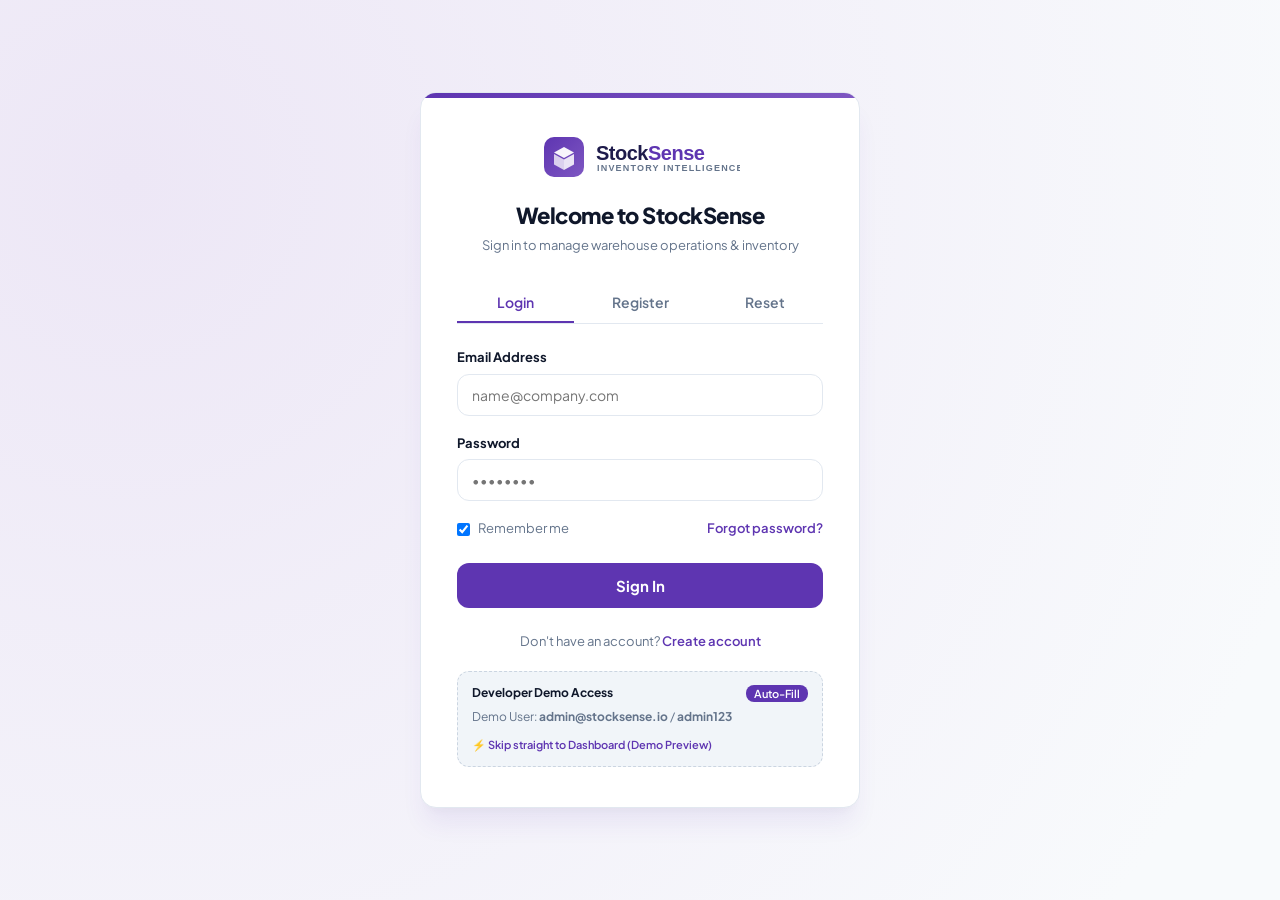
==== commit ebc27d09: "feat(frontend): complete Developer 3 handoff modular structure and REST API integration" ====
--- a/frontend/index.html
+++ b/frontend/index.html
@@ -1,1076 +1,133 @@
 <!DOCTYPE html>
 <html lang="en">
 <head>
-  <meta charset="UTF-8">
-  <meta name="viewport" content="width=device-width, initial-scale=1.0">
-  <title>StockSense IMS – Modern Inventory & E-Commerce Suite</title>
-  
-  <!-- Modern Geometric Typography -->
-  <link rel="preconnect" href="https://fonts.googleapis.com">
-  <link rel="preconnect" href="https://fonts.gstatic.com" crossorigin>
-  <link href="https://fonts.googleapis.com/css2?family=Plus+Jakarta+Sans:wght@400;500;600;700;800&family=JetBrains+Mono:wght@400;500;600&display=swap" rel="stylesheet">
-  
-  <link rel="stylesheet" href="css/style.css">
+    <meta charset="UTF-8">
+    <meta name="viewport" content="width=device-width, initial-scale=1.0">
+    <title>Sign In — StockSense IMS</title>
+    <link rel="icon" type="image/svg+xml" href="assets/icons/favicon.svg">
+    <!-- Design & Stylesheets -->
+    <link rel="stylesheet" href="css/global.css">
+    <link rel="stylesheet" href="css/auth.css">
+    <link rel="stylesheet" href="css/mobile.css">
+    <style>
+        .hidden { display: none !important; }
+    </style>
 </head>
-<body>
+<body class="auth-page">
 
-  <div class="app-container">
-
-    <!-- ==================================================================== -->
-    <!-- LEFT SIDEBAR                                                         -->
-    <!-- ==================================================================== -->
-    <aside class="sidebar">
-      <div class="sidebar-top">
-        <!-- Logo Button with Swirl Graphic -->
-        <button class="brand-logo-btn" id="brand-logo-toggle" title="StockSense IMS">
-          <svg class="brand-logo-svg" viewBox="0 0 36 36" fill="none" xmlns="http://www.w3.org/2000/svg">
-            <path d="M18 3C9.71573 3 3 9.71573 3 18C3 26.2843 9.71573 33 18 33C26.2843 33 33 26.2843 33 18C33 9.71573 26.2843 3 18 3Z" stroke="#111827" stroke-width="2.5" stroke-linecap="round"/>
-            <path d="M10 13C12.5 11 16 11 19 12.5C22 14 24.5 13.5 26 12" stroke="#111827" stroke-width="2" stroke-linecap="round"/>
-            <path d="M8 18C11.5 15.5 16 15.5 20 17.5C24 19.5 27 18.5 28 17" stroke="#111827" stroke-width="2" stroke-linecap="round"/>
-            <path d="M10 23C13 21 16.5 21 19.5 22.5C22.5 24 25 23 26 22" stroke="#111827" stroke-width="2" stroke-linecap="round"/>
-          </svg>
-          <span class="sidebar-collapse-chevron">»</span>
-        </button>
-
-        <!-- Navigation Menu Icons -->
-        <ul class="sidebar-menu">
-          <!-- 1. Dashboard (Clock / Dial) -->
-          <li class="nav-item">
-            <button class="nav-btn active" data-target="view-dashboard" title="Dashboard">
-              <svg viewBox="0 0 24 24" fill="none" stroke="currentColor" stroke-linecap="round" stroke-linejoin="round">
-                <circle cx="12" cy="12" r="9"/>
-                <polyline points="12 6 12 12 15 15"/>
-              </svg>
-              <span class="nav-tooltip">Dashboard</span>
-            </button>
-          </li>
-
-          <!-- 2. Order List / Deliveries (Clipboard) -->
-          <li class="nav-item">
-            <button class="nav-btn" data-target="view-orders" title="Deliveries & Orders">
-              <svg viewBox="0 0 24 24" fill="none" stroke="currentColor" stroke-linecap="round" stroke-linejoin="round">
-                <path d="M16 4h2a2 2 0 0 1 2 2v14a2 2 0 0 1-2 2H6a2 2 0 0 1-2-2V6a2 2 0 0 1 2-2h2"/>
-                <rect x="8" y="2" width="8" height="4" rx="1" ry="1"/>
-                <line x1="9" y1="11" x2="15" y2="11"/>
-                <line x1="9" y1="15" x2="13" y2="15"/>
-              </svg>
-              <span class="nav-tooltip">Deliveries & Orders</span>
-            </button>
-          </li>
-
-          <!-- 3. Products & Catalog (4 Squares) -->
-          <li class="nav-item">
-            <button class="nav-btn" data-target="view-products" title="Product Master">
-              <svg viewBox="0 0 24 24" fill="none" stroke="currentColor" stroke-linecap="round" stroke-linejoin="round">
-                <rect x="3" y="3" width="7" height="7" rx="2"/>
-                <rect x="14" y="3" width="7" height="7" rx="2"/>
-                <rect x="14" y="14" width="7" height="7" rx="2"/>
-                <rect x="3" y="14" width="7" height="7" rx="2"/>
-              </svg>
-              <span class="nav-tooltip">Products & Catalog</span>
-            </button>
-          </li>
-
-          <!-- 4. Incoming Receipts (Box Inbound) -->
-          <li class="nav-item">
-            <button class="nav-btn" data-target="view-receipts" title="Stock Receipts">
-              <svg viewBox="0 0 24 24" fill="none" stroke="currentColor" stroke-linecap="round" stroke-linejoin="round">
-                <path d="M21 8l-9-5-9 5v10l9 5 9-5V8z"/>
-                <path d="M12 3v10"/>
-                <path d="M12 13l9-5"/>
-                <path d="M12 13L3 8"/>
-              </svg>
-              <span class="nav-tooltip">Incoming Receipts</span>
-            </button>
-          </li>
-
-          <!-- 5. Stock Ledger & Audit Log (Ledger Document) -->
-          <li class="nav-item">
-            <button class="nav-btn" data-target="view-ledger" title="Stock Ledger">
-              <svg viewBox="0 0 24 24" fill="none" stroke="currentColor" stroke-linecap="round" stroke-linejoin="round">
-                <rect x="2" y="3" width="20" height="14" rx="2"/>
-                <line x1="8" y1="21" x2="16" y2="21"/>
-                <line x1="12" y1="17" x2="12" y2="21"/>
-                <path d="M7 11l3-3 2 2 4-4"/>
-              </svg>
-              <span class="nav-tooltip">Stock Ledger Audit</span>
-            </button>
-          </li>
-
-          <!-- 6. Warehouses & Locations (Building) -->
-          <li class="nav-item">
-            <button class="nav-btn" data-target="view-warehouses" title="Warehouses">
-              <svg viewBox="0 0 24 24" fill="none" stroke="currentColor" stroke-linecap="round" stroke-linejoin="round">
-                <path d="M3 21h18"/>
-                <path d="M5 21V7l8-4v18"/>
-                <path d="M19 21V11l-6-3"/>
-                <circle cx="9" cy="11" r="1"/>
-                <circle cx="9" cy="15" r="1"/>
-              </svg>
-              <span class="nav-tooltip">Warehouses</span>
-            </button>
-          </li>
-        </ul>
-      </div>
-
-      <!-- Sidebar Bottom (Logout) -->
-      <div class="sidebar-bottom">
-        <button class="nav-btn" id="logout-btn" title="Sign Out">
-          <svg viewBox="0 0 24 24" fill="none" stroke="currentColor" stroke-linecap="round" stroke-linejoin="round">
-            <path d="M9 21H5a2 2 0 0 1-2-2V5a2 2 0 0 1 2-2h4"/>
-            <polyline points="16 17 21 12 16 7"/>
-            <line x1="21" y1="12" x2="9" y2="12"/>
-          </svg>
-          <span class="nav-tooltip">Log Out</span>
-        </button>
-      </div>
-    </aside>
-
-    <!-- ==================================================================== -->
-    <!-- MAIN WORKSPACE CONTENT                                               -->
-    <!-- ==================================================================== -->
-    <main class="main-wrapper">
-      
-      <!-- Top Application Header -->
-      <header class="top-header">
-        <div class="header-left">
-          <!-- Global Search Pill -->
-          <div class="search-pill-box">
-            <svg class="search-icon" viewBox="0 0 24 24" fill="none" stroke="currentColor" stroke-width="2.2" stroke-linecap="round" stroke-linejoin="round">
-              <circle cx="11" cy="11" r="8"/>
-              <line x1="21" y1="21" x2="16.65" y2="16.65"/>
-            </svg>
-            <input type="text" id="global-search-input" placeholder="Search orders, SKU, products...">
-          </div>
-
-          <!-- Date Pill -->
-          <div class="date-pill-indicator" id="header-date-pill">
-            Today, Mon 22 Nov
-          </div>
-
-          <!-- Live Backend Sync Status Indicator -->
-          <div class="backend-sync-pill offline" id="backend-sync-indicator" title="Click to test backend connection">
-            <span class="sync-dot"></span>
-            <span id="backend-sync-text">Checking Backend...</span>
-          </div>
-        </div>
-
-        <div class="header-right">
-          <!-- Backend & Odoo Dev Suite Settings Button -->
-          <button class="icon-btn-pill" id="open-dev-suite-btn" title="API Inspector & Backend Health">
-            <svg width="20" height="20" viewBox="0 0 24 24" fill="none" stroke="currentColor" stroke-width="2" stroke-linecap="round" stroke-linejoin="round">
-              <circle cx="12" cy="12" r="3"/>
-              <path d="M19.4 15a1.65 1.65 0 0 0 .33 1.82l.06.06a2 2 0 0 1 0 2.83 2 2 0 0 1-2.83 0l-.06-.06a1.65 1.65 0 0 0-1.82-.33 1.65 1.65 0 0 0-1 1.51V21a2 2 0 0 1-2 2 2 2 0 0 1-2-2v-.09A1.65 1.65 0 0 0 9 19.4a1.65 1.65 0 0 0-1.82.33l-.06.06a2 2 0 0 1-2.83 0 2 2 0 0 1 0-2.83l.06-.06a1.65 1.65 0 0 0 .33-1.82 1.65 1.65 0 0 0-1.51-1H3a2 2 0 0 1-2-2 2 2 0 0 1 2-2h.09A1.65 1.65 0 0 0 4.6 9a1.65 1.65 0 0 0-.33-1.82l-.06-.06a2 2 0 0 1 0-2.83 2 2 0 0 1 2.83 0l.06.06a1.65 1.65 0 0 0 1.82.33H9a1.65 1.65 0 0 0 1-1.51V3a2 2 0 0 1 2-2 2 2 0 0 1 2 2v.09a1.65 1.65 0 0 0 1 1.51 1.65 1.65 0 0 0 1.82-.33l.06-.06a2 2 0 0 1 2.83 0 2 2 0 0 1 0 2.83l-.06.06a1.65 1.65 0 0 0-.33 1.82V9a1.65 1.65 0 0 0 1.51 1H21a2 2 0 0 1 2 2 2 2 0 0 1-2 2h-.09a1.65 1.65 0 0 0-1.51 1z"/>
-            </svg>
-          </button>
-
-          <!-- Notification Bell -->
-          <button class="icon-btn-pill" id="notification-btn" title="Stock Alerts & Notifications">
-            <svg width="20" height="20" viewBox="0 0 24 24" fill="none" stroke="currentColor" stroke-width="2" stroke-linecap="round" stroke-linejoin="round">
-              <path d="M18 8A6 6 0 0 0 6 8c0 7-3 9-3 9h18s-3-2-3-9"/>
-              <path d="M13.73 21a2 2 0 0 1-3.46 0"/>
-            </svg>
-            <span class="notification-dot"></span>
-          </button>
-
-          <!-- User Avatar -->
-          <div class="user-avatar-wrap" id="user-profile-btn" title="Barbara's Profile (Inventory Manager)">
-            <img src="assets/avatar.jpg" alt="Barbara" class="user-avatar-img" onerror="this.src='https://images.unsplash.com/photo-1534528741775-53994a69daeb?w=150&auto=format&fit=crop&q=80'">
-            <span class="avatar-online-dot"></span>
-          </div>
-        </div>
-      </header>
-
-      <!-- Content Views Section -->
-      <div class="content-area">
-
-        <!-- ================================================================== -->
-        <!-- VIEW 1: DASHBOARD (MATCHES IMAGE 1 + LIVE DYNAMIC APIS)            -->
-        <!-- ================================================================== -->
-        <section id="view-dashboard" class="view-section active">
-          
-          <!-- Greeting Header -->
-          <div class="dashboard-greeting-bar">
-            <div class="greeting-text-box">
-              <h1 id="dashboard-welcome-heading">Hello, Barbara! 👋</h1>
-              <p id="dashboard-welcome-sub">This is what's happening in your store & warehouse this month.</p>
-            </div>
-            <div class="greeting-actions">
-              <!-- Period Dropdown Wrapper -->
-              <div class="filter-select-wrapper">
-                <div class="filter-select-pill" id="dashboard-period-filter" title="Select Time Period">
-                  <span id="current-period-text">This month</span>
-                  <svg width="14" height="14" viewBox="0 0 24 24" fill="none" stroke="currentColor" stroke-width="2.5" stroke-linecap="round" stroke-linejoin="round">
-                    <polyline points="6 9 12 15 18 9"/>
-                  </svg>
-                </div>
-                <div class="period-dropdown-menu" id="period-dropdown-options">
-                  <div class="period-menu-item" data-period="week">This week</div>
-                  <div class="period-menu-item active" data-period="month">This month</div>
-                  <div class="period-menu-item" data-period="quarter">This quarter</div>
-                  <div class="period-menu-item" data-period="year">This year</div>
-                </div>
-              </div>
-
-              <!-- Calendar Pill Button -->
-              <button class="calendar-pill-btn" id="dashboard-refresh-btn" title="Refresh Live Data">
-                <svg width="18" height="18" viewBox="0 0 24 24" fill="none" stroke="currentColor" stroke-width="2" stroke-linecap="round" stroke-linejoin="round">
-                  <rect x="3" y="4" width="18" height="18" rx="2" ry="2"/>
-                  <line x1="16" y1="2" x2="16" y2="6"/>
-                  <line x1="8" y1="2" x2="8" y2="6"/>
-                  <line x1="3" y1="10" x2="21" y2="10"/>
-                </svg>
-              </button>
-            </div>
-          </div>
-
-          <!-- Top Grid: 2x2 Metrics on Left, Revenue Bar Chart on Right -->
-          <div class="dashboard-top-grid">
-            
-            <!-- 2x2 KPIs Grid -->
-            <div class="kpi-quad-grid">
-              
-              <!-- KPI 1: Total Valuation / Revenue (Violet Card) -->
-              <div class="kpi-card purple-card" id="card-total-revenue">
-                <div class="kpi-card-header">
-                  <span id="kpi-revenue-title">Total revenue</span>
-                  <button class="card-arrow-btn" onclick="toggleMetricMode()" title="Toggle Valuation / Volume">
-                    <svg width="14" height="14" viewBox="0 0 24 24" fill="none" stroke="currentColor" stroke-width="2.5" stroke-linecap="round" stroke-linejoin="round">
-                      <line x1="7" y1="17" x2="17" y2="7"/>
-                      <polyline points="7 7 17 7 17 17"/>
-                    </svg>
-                  </button>
-                </div>
-                <div class="kpi-val-row">
-                  <div class="kpi-number" id="kpi-total-revenue">$ 99.560</div>
-                  <span class="stat-badge green" id="kpi-revenue-badge">
-                    <svg width="10" height="10" viewBox="0 0 24 24" fill="none" stroke="currentColor" stroke-width="3">
-                      <line x1="12" y1="19" x2="12" y2="5"/>
-                      <polyline points="5 12 12 5 19 12"/>
-                    </svg>
-                    2,67%
-                  </span>
-                </div>
-                <div class="kpi-card-footer" id="kpi-revenue-sub">This month vs last</div>
-              </div>
-
-              <!-- KPI 2: Total Orders / Deliveries (White Card) -->
-              <div class="kpi-card" id="card-total-orders">
-                <div class="kpi-card-header">
-                  <span id="kpi-orders-title">Total orders</span>
-                  <button class="card-arrow-btn" onclick="navigateToView('view-orders')" title="View Deliveries">
-                    <svg width="14" height="14" viewBox="0 0 24 24" fill="none" stroke="currentColor" stroke-width="2.5" stroke-linecap="round" stroke-linejoin="round">
-                      <line x1="7" y1="17" x2="17" y2="7"/>
-                      <polyline points="7 7 17 7 17 17"/>
-                    </svg>
-                  </button>
-                </div>
-                <div class="kpi-val-row">
-                  <div class="kpi-number" id="kpi-total-orders">35</div>
-                  <span class="stat-badge red" id="kpi-orders-badge">
-                    <svg width="10" height="10" viewBox="0 0 24 24" fill="none" stroke="currentColor" stroke-width="3">
-                      <line x1="12" y1="5" x2="12" y2="19"/>
-                      <polyline points="19 12 12 19 5 12"/>
-                    </svg>
-                    2,67%
-                  </span>
-                </div>
-                <div class="kpi-card-footer" id="kpi-orders-sub">This month vs last</div>
-              </div>
-
-              <!-- KPI 3: Units in Stock / Health (White Card) -->
-              <div class="kpi-card" id="card-total-visitors">
-                <div class="kpi-card-header">
-                  <span id="kpi-visitors-title">Total visitors</span>
-                  <button class="card-arrow-btn" onclick="navigateToView('view-products')" title="View Inventory">
-                    <svg width="14" height="14" viewBox="0 0 24 24" fill="none" stroke="currentColor" stroke-width="2.5" stroke-linecap="round" stroke-linejoin="round">
-                      <line x1="7" y1="17" x2="17" y2="7"/>
-                      <polyline points="7 7 17 7 17 17"/>
-                    </svg>
-                  </button>
-                </div>
-                <div class="kpi-val-row">
-                  <div class="kpi-number" id="kpi-total-visitors">45.600</div>
-                  <span class="stat-badge red" id="kpi-visitors-badge">
-                    <svg width="10" height="10" viewBox="0 0 24 24" fill="none" stroke="currentColor" stroke-width="3">
-                      <line x1="12" y1="5" x2="12" y2="19"/>
-                      <polyline points="19 12 12 19 5 12"/>
-                    </svg>
-                    2,67%
-                  </span>
-                </div>
-                <div class="kpi-card-footer" id="kpi-visitors-sub">This month vs last</div>
-              </div>
-
-              <!-- KPI 4: Net Profit / Products (White Card) -->
-              <div class="kpi-card" id="card-net-profit">
-                <div class="kpi-card-header">
-                  <span id="kpi-profit-title">Net profit</span>
-                  <button class="card-arrow-btn" onclick="navigateToView('view-products')" title="View Products">
-                    <svg width="14" height="14" viewBox="0 0 24 24" fill="none" stroke="currentColor" stroke-width="2.5" stroke-linecap="round" stroke-linejoin="round">
-                      <line x1="7" y1="17" x2="17" y2="7"/>
-                      <polyline points="7 7 17 7 17 17"/>
-                    </svg>
-                  </button>
-                </div>
-                <div class="kpi-val-row">
-                  <div class="kpi-number" id="kpi-net-profit">$ 60.450</div>
-                  <span class="stat-badge green" id="kpi-profit-badge">
-                    <svg width="10" height="10" viewBox="0 0 24 24" fill="none" stroke="currentColor" stroke-width="3">
-                      <line x1="12" y1="19" x2="12" y2="5"/>
-                      <polyline points="5 12 12 5 19 12"/>
-                    </svg>
-                    5,67%
-                  </span>
-                </div>
-                <div class="kpi-card-footer" id="kpi-profit-sub">This month vs last</div>
-              </div>
-
+    <div class="auth-container">
+        <div class="auth-card">
+            <!-- Brand Logo -->
+            <div class="auth-brand">
+                <img src="assets/logo/logo.svg" alt="StockSense IMS Logo" class="auth-logo" onerror="this.src='assets/icons/favicon.svg'">
+                <h1 class="auth-heading">Welcome to StockSense</h1>
+                <p class="auth-subheading">Sign in to manage warehouse operations & inventory</p>
             </div>
 
-            <!-- Revenue / Velocity Bar Chart Card -->
-            <div class="revenue-chart-card">
-              <div class="chart-card-header">
-                <div class="chart-title-group">
-                  <h3 id="chart-main-title">Revenue</h3>
-                  <span class="chart-subtitle" id="chart-date-subtitle">This month vs last</span>
-                </div>
-                <button class="chart-dark-arrow-btn" onclick="toggleChartMetric()" title="Switch Revenue / Stock Units">
-                  <svg width="16" height="16" viewBox="0 0 24 24" fill="none" stroke="currentColor" stroke-width="2.5" stroke-linecap="round" stroke-linejoin="round">
-                    <line x1="7" y1="17" x2="17" y2="7"/>
-                    <polyline points="7 7 17 7 17 17"/>
-                  </svg>
-                </button>
-              </div>
+            <!-- Tabs: Login / Sign Up / Forgot -->
+            <div class="auth-tabs">
+                <button type="button" class="auth-tab-btn active" id="tab-login">Login</button>
+                <button type="button" class="auth-tab-btn" id="tab-signup">Register</button>
+                <button type="button" class="auth-tab-btn" id="tab-forgot">Reset</button>
+            </div>
 
-              <!-- Chart Canvas & Axes -->
-              <div class="chart-container-flex">
-                <!-- Y-Axis Ticks -->
-                <div class="chart-y-axis" id="chart-y-axis-labels">
-                  <span>$ 25,000</span>
-                  <span>$ 20,000</span>
-                  <span>$ 15,000</span>
-                  <span>$ 10,000</span>
-                  <span>$ 5,000</span>
-                  <span>$ 1,000</span>
-                  <span>$ 0</span>
+            <!-- 1. LOGIN FORM -->
+            <form id="form-login" class="auth-form">
+                <div class="form-group">
+                    <label class="form-label" for="login-email">Email Address</label>
+                    <input type="email" id="login-email" class="form-input" placeholder="name@company.com" required autocomplete="email">
                 </div>
 
-                <!-- Interactive Dynamic Bars -->
-                <div class="chart-bars-wrap" id="dashboard-bars-container">
-                  <!-- Generated dynamically in JavaScript -->
+                <div class="form-group">
+                    <label class="form-label" for="login-password">Password</label>
+                    <input type="password" id="login-password" class="form-input" placeholder="••••••••" required autocomplete="current-password">
                 </div>
-              </div>
 
+                <div class="auth-options">
+                    <label class="remember-label">
+                        <input type="checkbox" id="remember-me" checked> Remember me
+                    </label>
+                    <a href="#" class="auth-link" data-switch-tab="forgot">Forgot password?</a>
+                </div>
+
+                <button type="submit" id="login-submit-btn" class="btn btn-primary auth-submit-btn">
+                    <span>Sign In</span>
+                </button>
+
+                <p class="auth-switch-text">
+                    Don't have an account? <a href="#" class="auth-link" data-switch-tab="signup">Create account</a>
+                </p>
+            </form>
+
+            <!-- 2. SIGNUP FORM -->
+            <form id="form-signup" class="auth-form hidden">
+                <div class="form-group">
+                    <label class="form-label" for="signup-name">Full Name</label>
+                    <input type="text" id="signup-name" class="form-input" placeholder="e.g. Alex Morgan" required>
+                </div>
+
+                <div class="form-group">
+                    <label class="form-label" for="signup-email">Work Email</label>
+                    <input type="email" id="signup-email" class="form-input" placeholder="alex@stocksense.io" required>
+                </div>
+
+                <div class="form-group">
+                    <label class="form-label" for="signup-password">Password</label>
+                    <input type="password" id="signup-password" class="form-input" placeholder="Minimum 6 characters" minlength="6" required>
+                </div>
+
+                <div class="form-group">
+                    <label class="form-label" for="signup-role">Designated Role</label>
+                    <select id="signup-role" class="form-select">
+                        <option value="staff">Warehouse Staff</option>
+                        <option value="manager" selected>Inventory Manager</option>
+                        <option value="admin">System Admin</option>
+                    </select>
+                </div>
+
+                <button type="submit" id="signup-submit-btn" class="btn btn-primary auth-submit-btn">
+                    <span>Create Account</span>
+                </button>
+
+                <p class="auth-switch-text">
+                    Already registered? <a href="#" class="auth-link" data-switch-tab="login">Sign in here</a>
+                </p>
+            </form>
+
+            <!-- 3. FORGOT PASSWORD FORM -->
+            <form id="form-forgot" class="auth-form hidden">
+                <div class="form-group">
+                    <label class="form-label" for="forgot-email">Account Email</label>
+                    <input type="email" id="forgot-email" class="form-input" placeholder="Enter your registered email" required>
+                </div>
+
+                <button type="submit" id="forgot-submit-btn" class="btn btn-primary auth-submit-btn">
+                    <span>Send Reset Instructions</span>
+                </button>
+
+                <p class="auth-switch-text">
+                    Remember your password? <a href="#" class="auth-link" data-switch-tab="login">Back to Sign In</a>
+                </p>
+            </form>
+
+            <!-- Demo helper card -->
+            <div class="demo-creds-banner">
+                <div class="demo-title">
+                    <span>Developer Demo Access</span>
+                    <button type="button" class="demo-btn-fill" id="demo-fill-btn">Auto-Fill</button>
+                </div>
+                <div>Demo User: <strong>admin@stocksense.io</strong> / <strong>admin123</strong></div>
+                <div style="margin-top:4px;">
+                    <a href="javascript:void(0)" id="demo-bypass-btn" class="auth-link" style="font-size:11px;">⚡ Skip straight to Dashboard (Demo Preview)</a>
+                </div>
             </div>
 
-          </div>
+        </div>
+    </div>
 
-          <!-- Bottom Grid: Two Mini Status Cards + Category Donut Chart -->
-          <div class="dashboard-bottom-grid">
-            
-            <!-- Left Side: Two Mini Status Cards -->
-            <div class="bottom-two-cards">
-              
-              <!-- Status Card 1: 98 Orders -->
-              <div class="status-mini-card" onclick="navigateToView('view-orders')" style="cursor: pointer;">
-                <div class="mini-icon-circle">
-                  <svg width="18" height="18" viewBox="0 0 24 24" fill="none" stroke="currentColor" stroke-width="2.5" stroke-linecap="round" stroke-linejoin="round">
-                    <polyline points="20 6 9 17 4 12"/>
-                  </svg>
-                </div>
-                <div>
-                  <div class="status-card-big-text">
-                    <span class="num" id="status-orders-count">98</span>
-                    <span class="label">orders</span>
-                  </div>
-                  <p class="status-card-sub" id="status-orders-sub-wrap">
-                    <span id="status-orders-sub">12 orders</span> <span class="highlight-coral">are awaiting</span> confirmation.
-                  </p>
-                </div>
-              </div>
-
-              <!-- Overlapping Arrow Button on Boundary -->
-              <button class="overlapping-edge-arrow" onclick="navigateToView('view-orders')" title="Open Orders">
-                <svg width="16" height="16" viewBox="0 0 24 24" fill="none" stroke="currentColor" stroke-width="2.5" stroke-linecap="round" stroke-linejoin="round">
-                  <line x1="7" y1="17" x2="17" y2="7"/>
-                  <polyline points="7 7 17 7 17 17"/>
-                </svg>
-              </button>
-
-              <!-- Status Card 2: 17 Customers / Shipments with Wave Graphic -->
-              <div class="status-mini-card" onclick="navigateToView('view-receipts')" style="cursor: pointer;">
-                <div class="mini-icon-circle">
-                  <svg width="18" height="18" viewBox="0 0 24 24" fill="none" stroke="currentColor" stroke-width="2.2" stroke-linecap="round" stroke-linejoin="round">
-                    <path d="M20 21v-2a4 4 0 0 0-4-4H8a4 4 0 0 0-4 4v2"/>
-                    <circle cx="12" cy="7" r="4"/>
-                  </svg>
-                </div>
-                <div>
-                  <div class="status-card-big-text">
-                    <span class="num" id="status-customers-count">17</span>
-                    <span class="label">customers</span>
-                  </div>
-                  <p class="status-card-sub" id="status-customers-sub-wrap">
-                    <span id="status-customers-sub">17 customers</span> <span class="highlight-coral">are waiting</span> for response.
-                  </p>
-                </div>
-
-                <!-- Abstract Soft Blue Wave Art -->
-                <svg class="wave-art-svg" viewBox="0 0 140 140" fill="none">
-                  <path d="M10 130 C40 100, 70 140, 110 80 C130 50, 140 20, 150 10" stroke="#93c5fd" stroke-width="1.5" fill="none"/>
-                  <path d="M20 135 C50 105, 80 135, 120 75 C135 45, 145 15, 155 5" stroke="#bfdbfe" stroke-width="1.2" fill="none"/>
-                  <path d="M5 125 C35 95, 65 145, 105 85 C125 55, 138 25, 148 15" stroke="#dbeafe" stroke-width="1" fill="none"/>
-                </svg>
-              </div>
-
-            </div>
-
-            <!-- Right Side: Sales by Category Donut Card -->
-            <div class="category-donut-card">
-              <div class="chart-card-header">
-                <div class="chart-title-group">
-                  <h3>Sales by Category</h3>
-                  <span class="chart-subtitle">This month vs last</span>
-                </div>
-                <button class="chart-dark-arrow-btn" onclick="navigateToView('view-products')" title="Product Categories">
-                  <svg width="16" height="16" viewBox="0 0 24 24" fill="none" stroke="currentColor" stroke-width="2.5" stroke-linecap="round" stroke-linejoin="round">
-                    <line x1="7" y1="17" x2="17" y2="7"/>
-                    <polyline points="7 7 17 7 17 17"/>
-                  </svg>
-                </button>
-              </div>
-
-              <div class="donut-content-layout">
-                <div class="donut-chart-wrapper" id="dynamic-donut-wrapper">
-                  <!-- Rendered dynamically in JavaScript -->
-                </div>
-
-                <ul class="category-legend-list" id="category-legend-container">
-                  <!-- Rendered dynamically in JavaScript -->
-                </ul>
-
-              </div>
-
-            </div>
-
-          </div>
-
-          <!-- Dynamic Live Recent Movements Strip (from /ledger API) -->
-          <div class="recent-movements-section">
-            <div class="recent-movements-header">
-              <h3>Live Stock Movements</h3>
-              <button class="btn-white-pill" style="font-size: 0.78rem; padding: 0.35rem 0.8rem;" onclick="navigateToView('view-ledger')">
-                View Full Audit Ledger ↗
-              </button>
-            </div>
-            <div class="recent-movements-grid" id="dashboard-recent-movements-grid">
-              <!-- Rendered dynamically from /ledger/history -->
-            </div>
-          </div>
-
-        </section>
-
-
-        <!-- ================================================================== -->
-        <!-- VIEW 2: ORDER LIST & DELIVERIES (IMAGE 2 + /deliveries API)        -->
-        <!-- ================================================================== -->
-        <section id="view-orders" class="view-section">
-          
-          <!-- Page Header -->
-          <div class="orderlist-title-bar">
-            <h1>Order list</h1>
-          </div>
-
-          <!-- 4 Status Summary Banner Cards -->
-          <div class="order-status-banners-grid">
-            
-            <!-- Card 1: New orders -->
-            <div class="order-banner-card new-orders">
-              <div class="banner-head">New orders</div>
-              <div class="banner-body">
-                <div class="banner-val-row">
-                  <div class="banner-number" id="banner-new-count">12</div>
-                  <span class="stat-badge red">
-                    <svg width="10" height="10" viewBox="0 0 24 24" fill="none" stroke="currentColor" stroke-width="3">
-                      <line x1="12" y1="5" x2="12" y2="19"/>
-                      <polyline points="19 12 12 19 5 12"/>
-                    </svg>
-                    2,67%
-                  </span>
-                </div>
-                <div class="banner-subtext">Than last week</div>
-                <svg class="banner-wave-art" viewBox="0 0 90 60" fill="none">
-                  <path d="M0 45 C30 20, 60 55, 90 30" stroke="#93c5fd" stroke-width="1.8"/>
-                  <path d="M0 52 C30 27, 60 62, 90 37" stroke="#bfdbfe" stroke-width="1.2"/>
-                </svg>
-              </div>
-            </div>
-
-            <!-- Card 2: Await accepting orders -->
-            <div class="order-banner-card await-orders">
-              <div class="banner-head">Await accepting orders</div>
-              <div class="banner-body">
-                <div class="banner-val-row">
-                  <div class="banner-number" id="banner-await-count">20</div>
-                  <span class="stat-badge green">
-                    <svg width="10" height="10" viewBox="0 0 24 24" fill="none" stroke="currentColor" stroke-width="3">
-                      <line x1="12" y1="19" x2="12" y2="5"/>
-                      <polyline points="5 12 12 5 19 12"/>
-                    </svg>
-                    2,67%
-                  </span>
-                </div>
-                <div class="banner-subtext">Than last week</div>
-              </div>
-            </div>
-
-            <!-- Card 3: On way orders -->
-            <div class="order-banner-card onway-orders">
-              <div class="banner-head">On way orders</div>
-              <div class="banner-body">
-                <div class="banner-val-row">
-                  <div class="banner-number" id="banner-onway-count">57</div>
-                  <span class="stat-badge red">
-                    <svg width="10" height="10" viewBox="0 0 24 24" fill="none" stroke="currentColor" stroke-width="3">
-                      <line x1="12" y1="5" x2="12" y2="19"/>
-                      <polyline points="19 12 12 19 5 12"/>
-                    </svg>
-                    0,67%
-                  </span>
-                </div>
-                <div class="banner-subtext">Than last week</div>
-                <svg class="banner-wave-art" viewBox="0 0 90 60" fill="none">
-                  <path d="M0 45 C30 20, 60 55, 90 30" stroke="#fcd34d" stroke-width="1.8"/>
-                  <path d="M0 52 C30 27, 60 62, 90 37" stroke="#fde68a" stroke-width="1.2"/>
-                </svg>
-              </div>
-            </div>
-
-            <!-- Card 4: Delivered orders -->
-            <div class="order-banner-card delivered-orders">
-              <div class="banner-head">Delivered orders</div>
-              <div class="banner-body">
-                <div class="banner-val-row">
-                  <div class="banner-number" id="banner-delivered-count">98</div>
-                  <span class="stat-badge green">
-                    <svg width="10" height="10" viewBox="0 0 24 24" fill="none" stroke="currentColor" stroke-width="3">
-                      <line x1="12" y1="19" x2="12" y2="5"/>
-                      <polyline points="5 12 12 5 19 12"/>
-                    </svg>
-                    2,87%
-                  </span>
-                </div>
-                <div class="banner-subtext">Than last week</div>
-              </div>
-            </div>
-
-          </div>
-
-          <!-- Controls Toolbar -->
-          <div class="order-toolbar">
-            
-            <div class="toolbar-left">
-              <div class="table-search-pill">
-                <svg class="search-icon" viewBox="0 0 24 24" fill="none" stroke="currentColor" stroke-width="2.2">
-                  <circle cx="11" cy="11" r="8"/>
-                  <line x1="21" y1="21" x2="16.65" y2="16.65"/>
-                </svg>
-                <input type="text" id="order-search-input" placeholder="Search">
-              </div>
-              <span class="order-count-text" id="order-total-counter">180 orders</span>
-            </div>
-
-            <div class="toolbar-right">
-              <!-- Export Button -->
-              <button class="btn-white-pill" id="export-orders-btn" title="Export CSV">
-                <svg width="16" height="16" viewBox="0 0 24 24" fill="none" stroke="currentColor" stroke-width="2" stroke-linecap="round" stroke-linejoin="round">
-                  <path d="M21 15v4a2 2 0 0 1-2 2H5a2 2 0 0 1-2-2v-4"/>
-                  <polyline points="17 8 12 3 7 8"/>
-                  <line x1="12" y1="3" x2="12" y2="15"/>
-                </svg>
-                <span>Export</span>
-              </button>
-
-              <!-- Sort Dropdown -->
-              <button class="btn-white-pill" id="sort-orders-btn">
-                <svg width="16" height="16" viewBox="0 0 24 24" fill="none" stroke="currentColor" stroke-width="2" stroke-linecap="round" stroke-linejoin="round">
-                  <line x1="4" y1="21" x2="4" y2="14"/>
-                  <line x1="4" y1="10" x2="4" y2="3"/>
-                  <line x1="12" y1="21" x2="12" y2="12"/>
-                  <line x1="12" y1="8" x2="12" y2="3"/>
-                  <line x1="20" y1="21" x2="20" y2="16"/>
-                  <line x1="20" y1="12" x2="20" y2="3"/>
-                  <line x1="1" y1="14" x2="7" y2="14"/>
-                  <line x1="9" y1="8" x2="15" y2="8"/>
-                  <line x1="17" y1="16" x2="23" y2="16"/>
-                </svg>
-                <span>Sort: default</span>
-              </button>
-
-              <!-- Add Order Black Pill Button -->
-              <button class="btn-dark-pill" id="open-add-order-modal">
-                <svg width="16" height="16" viewBox="0 0 24 24" fill="none" stroke="currentColor" stroke-width="2.5" stroke-linecap="round" stroke-linejoin="round">
-                  <line x1="12" y1="5" x2="12" y2="19"/>
-                  <line x1="5" y1="12" x2="19" y2="12"/>
-                </svg>
-                <span>Add order</span>
-              </button>
-            </div>
-
-          </div>
-
-          <!-- Filter Chips Bar -->
-          <div class="filter-chips-bar">
-            <div class="filter-chips-left">
-              <svg class="funnel-icon" viewBox="0 0 24 24" fill="none" stroke="currentColor" stroke-width="2" stroke-linecap="round" stroke-linejoin="round">
-                <polygon points="22 3 2 3 10 12.46 10 19 14 21 14 12.46 22 3"/>
-              </svg>
-
-              <!-- Active Filter Chips -->
-              <span class="chip-pill" id="chip-category">
-                <span id="chip-category-text">Laptops</span>
-                <span class="chip-close-btn" onclick="removeFilter('category')">&times;</span>
-              </span>
-
-              <span class="chip-pill" id="chip-payment">
-                <span id="chip-payment-text">PayPal</span>
-                <span class="chip-close-btn" onclick="removeFilter('payment')">&times;</span>
-              </span>
-
-              <span class="clear-all-link" id="clear-all-filters-btn" onclick="clearAllFilters()">Clear all (2)</span>
-            </div>
-
-            <!-- Table Pagination -->
-            <div class="pagination-controls">
-              <span id="pagination-page-label">1 of 18</span>
-              <button class="page-arrow-btn" id="prev-page-btn" title="Previous Page">&lt;</button>
-              <button class="page-arrow-btn" id="next-page-btn" title="Next Page">&gt;</button>
-            </div>
-          </div>
-
-          <!-- Orders Table Container -->
-          <div class="orders-table-card">
-            <div class="table-responsive-box">
-              <table class="custom-orders-table">
-                <thead>
-                  <tr>
-                    <th style="width: 40px;">
-                      <input type="checkbox" id="select-all-orders" class="table-checkbox">
-                    </th>
-                    <th>ORDER NUMBER</th>
-                    <th>CUSTOMER</th>
-                    <th>CATEGORY</th>
-                    <th>PRICE</th>
-                    <th>DATE</th>
-                    <th>PAYMENT</th>
-                    <th>STATUS</th>
-                    <th style="width: 40px;"></th>
-                  </tr>
-                </thead>
-                <tbody id="orders-table-body">
-                  <!-- Generated dynamically in JavaScript -->
-                </tbody>
-              </table>
-            </div>
-          </div>
-
-        </section>
-
-
-        <!-- ================================================================== -->
-        <!-- VIEW 3: INVENTORY / PRODUCTS MASTER (/products & /categories API)  -->
-        <!-- ================================================================== -->
-        <section id="view-products" class="view-section">
-          
-          <div class="orderlist-title-bar" style="display: flex; justify-content: space-between; align-items: center; flex-wrap: wrap; gap: 1rem;">
-            <div>
-              <h1>Product Catalog & Master Stock</h1>
-              <p style="color: var(--text-muted); font-size: 0.95rem; margin-top: 4px;">
-                Manage warehouse catalog, SKU thresholds, and stock replenishment rules.
-              </p>
-            </div>
-            <div style="display: flex; gap: 0.75rem;">
-              <button class="btn-white-pill" id="open-add-category-modal">+ New Category</button>
-              <button class="btn-dark-pill" id="open-add-product-modal">+ Add Product</button>
-            </div>
-          </div>
-
-          <div class="orders-table-card" style="margin-top: 1.5rem;">
-            <div class="table-responsive-box">
-              <table class="custom-orders-table">
-                <thead>
-                  <tr>
-                    <th>SKU / CODE</th>
-                    <th>PRODUCT NAME</th>
-                    <th>CATEGORY</th>
-                    <th>REORDER THRESHOLD</th>
-                    <th>UNIT OF MEASURE</th>
-                    <th>STATUS</th>
-                    <th>ACTIONS</th>
-                  </tr>
-                </thead>
-                <tbody id="products-table-body">
-                  <!-- Populated from GET /api/v1/products -->
-                </tbody>
-              </table>
-            </div>
-          </div>
-
-        </section>
-
-
-        <!-- ================================================================== -->
-        <!-- VIEW 4: INCOMING RECEIPTS (/receipts API)                          -->
-        <!-- ================================================================== -->
-        <section id="view-receipts" class="view-section">
-          
-          <div class="orderlist-title-bar" style="display: flex; justify-content: space-between; align-items: center; flex-wrap: wrap; gap: 1rem;">
-            <div>
-              <h1>Incoming Stock Receipts</h1>
-              <p style="color: var(--text-muted); font-size: 0.95rem; margin-top: 4px;">
-                Inbound supplier shipments. Validating increments stock & logs immutable ledger entries.
-              </p>
-            </div>
-            <button class="btn-dark-pill" id="open-add-receipt-modal">+ Create Inbound Receipt</button>
-          </div>
-
-          <div class="orders-table-card" style="margin-top: 1.5rem;">
-            <div class="table-responsive-box">
-              <table class="custom-orders-table">
-                <thead>
-                  <tr>
-                    <th>RECEIPT NUMBER</th>
-                    <th>SUPPLIER</th>
-                    <th>ITEMS COUNT</th>
-                    <th>DATE CREATED</th>
-                    <th>STATUS</th>
-                    <th>VALIDATION ACTION</th>
-                  </tr>
-                </thead>
-                <tbody id="receipts-table-body">
-                  <!-- Populated from GET /api/v1/receipts -->
-                </tbody>
-              </table>
-            </div>
-          </div>
-
-        </section>
-
-
-        <!-- ================================================================== -->
-        <!-- VIEW 5: STOCK LEDGER AUDIT TRAIL (/ledger API)                     -->
-        <!-- ================================================================== -->
-        <section id="view-ledger" class="view-section">
-          
-          <div class="orderlist-title-bar" style="display: flex; justify-content: space-between; align-items: center;">
-            <div>
-              <h1>Append-Only Stock Ledger</h1>
-              <p style="color: var(--text-muted); font-size: 0.95rem; margin-top: 4px;">
-                Immutable, tamper-evident audit history of all stock balance changes across locations.
-              </p>
-            </div>
-            <button class="btn-white-pill" onclick="loadStockLedger()">↻ Refresh Ledger</button>
-          </div>
-
-          <div class="orders-table-card" style="margin-top: 1.5rem;">
-            <div class="table-responsive-box">
-              <table class="custom-orders-table">
-                <thead>
-                  <tr>
-                    <th>ENTRY ID</th>
-                    <th>SOURCE DOCUMENT</th>
-                    <th>PRODUCT</th>
-                    <th>LOCATION / WH</th>
-                    <th>QUANTITY DELTA</th>
-                    <th>TIMESTAMP</th>
-                  </tr>
-                </thead>
-                <tbody id="ledger-table-body">
-                  <!-- Populated from GET /api/v1/ledger/history -->
-                </tbody>
-              </table>
-            </div>
-          </div>
-
-        </section>
-
-
-        <!-- ================================================================== -->
-        <!-- VIEW 6: WAREHOUSES & LOCATIONS (/warehouses API)                   -->
-        <!-- ================================================================== -->
-        <section id="view-warehouses" class="view-section">
-          
-          <div class="orderlist-title-bar" style="display: flex; justify-content: space-between; align-items: center;">
-            <div>
-              <h1>Warehouses & Multi-Locations</h1>
-              <p style="color: var(--text-muted); font-size: 0.95rem; margin-top: 4px;">
-                Configure fulfillment centers, internal production zones, and storage racks.
-              </p>
-            </div>
-            <button class="btn-dark-pill" id="open-add-warehouse-modal">+ New Warehouse</button>
-          </div>
-
-          <div class="orders-table-card" style="margin-top: 1.5rem;">
-            <div class="table-responsive-box">
-              <table class="custom-orders-table">
-                <thead>
-                  <tr>
-                    <th>CODE</th>
-                    <th>WAREHOUSE NAME</th>
-                    <th>ADDRESS / ZONE</th>
-                    <th>PARENT FACILITY</th>
-                    <th>OPERATIONAL STATUS</th>
-                  </tr>
-                </thead>
-                <tbody id="warehouses-table-body">
-                  <!-- Populated from GET /api/v1/warehouses -->
-                </tbody>
-              </table>
-            </div>
-          </div>
-
-        </section>
-
-      </div>
-    </main>
-
-  </div>
-
-  <!-- ==================================================================== -->
-  <!-- MODAL: ADD ORDER / DELIVERY (/deliveries API)                        -->
-  <!-- ==================================================================== -->
-  <div id="add-order-modal" class="modal-overlay">
-    <div class="modal-card">
-      <div class="modal-header-row">
-        <h3>Create Outgoing Delivery Order</h3>
-        <button class="modal-close-btn" onclick="closeModal('add-order-modal')">&times;</button>
-      </div>
-      <form id="create-order-form">
-        <div class="form-grid-2">
-          <div class="form-group-item">
-            <label>Customer Name</label>
-            <input type="text" id="order-cust-name" class="form-input-control" placeholder="e.g. Kris Payer" required>
-          </div>
-          <div class="form-group-item">
-            <label>Customer Phone</label>
-            <input type="text" id="order-cust-phone" class="form-input-control" placeholder="e.g. 099 758 9092" required>
-          </div>
-        </div>
-
-        <div class="form-grid-2">
-          <div class="form-group-item">
-            <label>Category</label>
-            <select id="order-category-select" class="form-input-control">
-              <option value="Laptops">Laptops</option>
-              <option value="Smartphones">Smartphones</option>
-              <option value="Audio">Audio</option>
-              <option value="Watches">Watches</option>
-              <option value="Accessories">Accessories</option>
-            </select>
-          </div>
-          <div class="form-group-item">
-            <label>Price ($ USD)</label>
-            <input type="text" id="order-price-input" class="form-input-control" placeholder="1302.38" required>
-          </div>
-        </div>
-
-        <div class="form-grid-2">
-          <div class="form-group-item">
-            <label>Payment Method</label>
-            <select id="order-payment-select" class="form-input-control">
-              <option value="PayPal">PayPal</option>
-              <option value="Apple Pay">Apple Pay</option>
-              <option value="Credit Card">Credit Card</option>
-              <option value="Bank Transfer">Bank Transfer</option>
-            </select>
-          </div>
-          <div class="form-group-item">
-            <label>Status (Initial)</label>
-            <select id="order-status-select" class="form-input-control">
-              <option value="onway">on way (Ready)</option>
-              <option value="await">await (Draft / Waiting)</option>
-              <option value="delivered">delivered (Done / Validated)</option>
-            </select>
-          </div>
-        </div>
-
-        <div class="modal-btn-row">
-          <button type="button" class="btn-white-pill" onclick="closeModal('add-order-modal')">Cancel</button>
-          <button type="submit" class="btn-dark-pill">Confirm & Save Delivery</button>
-        </div>
-      </form>
-    </div>
-  </div>
-
-
-  <!-- ==================================================================== -->
-  <!-- MODAL: ADD PRODUCT (/products API)                                   -->
-  <!-- ==================================================================== -->
-  <div id="add-product-modal" class="modal-overlay">
-    <div class="modal-card">
-      <div class="modal-header-row">
-        <h3>Create Catalog Product</h3>
-        <button class="modal-close-btn" onclick="closeModal('add-product-modal')">&times;</button>
-      </div>
-      <form id="create-product-form">
-        <div class="form-grid-2">
-          <div class="form-group-item">
-            <label>Product Name</label>
-            <input type="text" id="prod-name-input" class="form-input-control" placeholder="e.g. MacBook Air M2 13-inch" required>
-          </div>
-          <div class="form-group-item">
-            <label>SKU / Barcode</label>
-            <input type="text" id="prod-sku-input" class="form-input-control" placeholder="e.g. MBA-M2-MID" required>
-          </div>
-        </div>
-
-        <div class="form-grid-2">
-          <div class="form-group-item">
-            <label>Category</label>
-            <select id="prod-category-select" class="form-input-control">
-              <option value="">General</option>
-            </select>
-          </div>
-          <div class="form-group-item">
-            <label>Unit of Measure</label>
-            <select id="prod-uom-select" class="form-input-control">
-              <option value="units">units</option>
-              <option value="boxes">boxes</option>
-              <option value="kg">kg</option>
-              <option value="litres">litres</option>
-            </select>
-          </div>
-        </div>
-
-        <div class="form-grid-2">
-          <div class="form-group-item">
-            <label>Min Reorder Threshold</label>
-            <input type="number" id="prod-min-input" class="form-input-control" value="5">
-          </div>
-          <div class="form-group-item">
-            <label>Max Storage Capacity</label>
-            <input type="number" id="prod-max-input" class="form-input-control" value="50">
-          </div>
-        </div>
-
-        <div class="form-group-item">
-          <label>Description</label>
-          <input type="text" id="prod-desc-input" class="form-input-control" placeholder="Brief technical specifications">
-        </div>
-
-        <div class="modal-btn-row">
-          <button type="button" class="btn-white-pill" onclick="closeModal('add-product-modal')">Cancel</button>
-          <button type="submit" class="btn-dark-pill">Save Product</button>
-        </div>
-      </form>
-    </div>
-  </div>
-
-
-  <!-- ==================================================================== -->
-  <!-- MODAL: ADD INBOUND RECEIPT (/receipts API)                           -->
-  <!-- ==================================================================== -->
-  <div id="add-receipt-modal" class="modal-overlay">
-    <div class="modal-card">
-      <div class="modal-header-row">
-        <h3>Create Inbound Stock Receipt</h3>
-        <button class="modal-close-btn" onclick="closeModal('add-receipt-modal')">&times;</button>
-      </div>
-      <form id="create-receipt-form">
-        <div class="form-group-item">
-          <label>Supplier / Vendor Name</label>
-          <input type="text" id="receipt-supplier-input" class="form-input-control" placeholder="e.g. Apple Global Logistics" required>
-        </div>
-
-        <div class="form-grid-2">
-          <div class="form-group-item">
-            <label>Destination Warehouse</label>
-            <select id="receipt-warehouse-select" class="form-input-control">
-              <option value="main-wh">Main Warehouse (WH01)</option>
-            </select>
-          </div>
-          <div class="form-group-item">
-            <label>Inbound Quantity (Units)</label>
-            <input type="number" id="receipt-qty-input" class="form-input-control" value="25" min="1" required>
-          </div>
-        </div>
-
-        <div class="modal-btn-row">
-          <button type="button" class="btn-white-pill" onclick="closeModal('add-receipt-modal')">Cancel</button>
-          <button type="submit" class="btn-dark-pill">Submit Inbound Shipment</button>
-        </div>
-      </form>
-    </div>
-  </div>
-
-
-  <!-- ==================================================================== -->
-  <!-- MODAL: DEVELOPER SUITE & BACKEND HEALTH                              -->
-  <!-- ==================================================================== -->
-  <div id="dev-suite-modal" class="modal-overlay">
-    <div class="modal-card" style="max-width: 680px;">
-      <div class="modal-header-row">
-        <div>
-          <h3>System & API Explorer</h3>
-          <p style="font-size: 0.8rem; color: var(--text-muted); margin-top: 2px;">
-            FastAPI Backend • PostgreSQL / SQLite • Stock Ledger Audit
-          </p>
-        </div>
-        <button class="modal-close-btn" onclick="closeModal('dev-suite-modal')">&times;</button>
-      </div>
-
-      <div style="display: flex; gap: 1rem; margin-bottom: 1.25rem;">
-        <div class="dev-status-badge online" id="modal-api-badge">
-          <span>●</span> <span id="modal-api-status-text">FastAPI: Checking...</span>
-        </div>
-        <div class="dev-status-badge offline" id="modal-db-badge">
-          <span>●</span> <span id="modal-db-status-text">Database: Checking...</span>
-        </div>
-      </div>
-
-      <div style="display: flex; gap: 0.5rem; margin-bottom: 1rem; flex-wrap: wrap;">
-        <button class="btn-white-pill" style="font-size: 0.78rem; padding: 0.4rem 0.8rem;" onclick="runApiCall('/health')">
-          ⚡ GET /health
-        </button>
-        <button class="btn-white-pill" style="font-size: 0.78rem; padding: 0.4rem 0.8rem;" onclick="runApiCall('/dashboard/kpis')">
-          📊 GET /dashboard/kpis
-        </button>
-        <button class="btn-white-pill" style="font-size: 0.78rem; padding: 0.4rem 0.8rem;" onclick="runApiCall('/deliveries')">
-          🚚 GET /deliveries
-        </button>
-        <button class="btn-white-pill" style="font-size: 0.78rem; padding: 0.4rem 0.8rem;" onclick="runApiCall('/products')">
-          📦 GET /products
-        </button>
-        <button class="btn-white-pill" style="font-size: 0.78rem; padding: 0.4rem 0.8rem;" onclick="runApiCall('/categories')">
-          🏷 GET /categories
-        </button>
-        <button class="btn-white-pill" style="font-size: 0.78rem; padding: 0.4rem 0.8rem;" onclick="runApiCall('/warehouses')">
-          🏢 GET /warehouses
-        </button>
-        <button class="btn-white-pill" style="font-size: 0.78rem; padding: 0.4rem 0.8rem;" onclick="runApiCall('/ledger/history')">
-          📜 GET /ledger/history
-        </button>
-      </div>
-
-      <div style="background: #0f172a; border-radius: 12px; padding: 1rem;">
-        <div style="display: flex; justify-content: space-between; font-size: 0.75rem; color: #94a3b8; font-family: var(--font-mono); margin-bottom: 0.5rem;">
-          <span>HTTP STATUS: <span id="console-status" style="color: #4ade80;">READY</span></span>
-          <span id="console-time">0ms</span>
-        </div>
-        <pre id="console-output" class="console-output-pre">// Backend JSON payload will appear here...</pre>
-      </div>
-
-      <div class="modal-btn-row">
-        <a href="http://localhost:8000/docs" target="_blank" class="btn-white-pill" style="text-decoration: none;">
-          Open Swagger Docs ↗
-        </a>
-        <button type="button" class="btn-dark-pill" onclick="closeModal('dev-suite-modal')">Close</button>
-      </div>
-    </div>
-  </div>
-
-  <!-- Javascript Logic -->
-  <script src="js/app.js"></script>
+    <!-- Scripts -->
+    <script src="js/api.js"></script>
+    <script src="js/utils.js"></script>
+    <script src="js/auth.js"></script>
 </body>
 </html>
--- a/frontend/css/global.css
+++ b/frontend/css/global.css
@@ -0,0 +1,761 @@
+/* StockSense IMS — Global Stylesheet (global.css) */
+@import url('https://fonts.googleapis.com/css2?family=Plus+Jakarta+Sans:wght@400;500;600;700;800&family=JetBrains+Mono:wght@400;500&display=swap');
+
+:root {
+  /* Prompt Mandated Palette */
+  --primary: #5E35B1;
+  --primary-hover: #512DA8;
+  --primary-light: #EDE7F6;
+  --primary-glow: rgba(94, 53, 177, 0.25);
+  
+  --success: #16A34A;
+  --success-light: #DCFCE7;
+  
+  --warning: #F59E0B;
+  --warning-light: #FEF3C7;
+  
+  --danger: #DC2626;
+  --danger-light: #FEE2E2;
+  
+  --background: #F8FAFC;
+  --card: #FFFFFF;
+  
+  /* Neutral Slate Scale */
+  --text-main: #0F172A;
+  --text-muted: #64748B;
+  --text-subtle: #94A3B8;
+  --border-color: #E2E8F0;
+  --border-hover: #CBD5E1;
+  
+  /* Dimensions & Spacing */
+  --sidebar-width: 260px;
+  --topbar-height: 70px;
+  --radius-sm: 8px;
+  --radius-md: 12px;
+  --radius-lg: 16px;
+  --radius-full: 9999px;
+  
+  /* Shadows */
+  --shadow-sm: 0 1px 3px rgba(0, 0, 0, 0.05);
+  --shadow-md: 0 4px 6px -1px rgba(0, 0, 0, 0.07), 0 2px 4px -2px rgba(0, 0, 0, 0.05);
+  --shadow-lg: 0 10px 15px -3px rgba(0, 0, 0, 0.08), 0 4px 6px -4px rgba(0, 0, 0, 0.04);
+  --shadow-card: 0 2px 8px rgba(15, 23, 42, 0.04), 0 1px 3px rgba(15, 23, 42, 0.02);
+
+  /* Transitions */
+  --transition-fast: 0.15s ease;
+  --transition-normal: 0.25s cubic-bezier(0.16, 1, 0.3, 1);
+}
+
+*, *::before, *::after {
+  box-sizing: border-box;
+  margin: 0;
+  padding: 0;
+}
+
+body {
+  font-family: 'Plus Jakarta Sans', -apple-system, BlinkMacSystemFont, "Segoe UI", Roboto, sans-serif;
+  background-color: var(--background);
+  color: var(--text-main);
+  line-height: 1.5;
+  -webkit-font-smoothing: antialiased;
+  min-height: 100vh;
+}
+
+a {
+  color: inherit;
+  text-decoration: none;
+}
+
+button, input, select, textarea {
+  font-family: inherit;
+  font-size: inherit;
+}
+
+/* App Shell Layout */
+.app-container {
+  display: flex;
+  min-height: 100vh;
+}
+
+/* Fixed Desktop Sidebar */
+.sidebar-container {
+  width: var(--sidebar-width);
+  height: 100vh;
+  position: fixed;
+  top: 0;
+  left: 0;
+  background: var(--card);
+  border-right: 1px solid var(--border-color);
+  z-index: 100;
+  display: flex;
+  flex-direction: column;
+}
+
+.sidebar-wrapper {
+  display: flex;
+  flex-direction: column;
+  height: 100%;
+  padding: 20px 16px;
+  overflow-y: auto;
+}
+
+.sidebar-brand {
+  display: flex;
+  align-items: center;
+  justify-content: space-between;
+  padding: 4px 8px 18px 8px;
+}
+
+.brand-link {
+  display: flex;
+  align-items: center;
+  gap: 10px;
+}
+
+.brand-logo-img {
+  height: 38px;
+  width: auto;
+}
+
+.sidebar-close-btn {
+  display: none;
+  background: none;
+  border: none;
+  font-size: 24px;
+  color: var(--text-muted);
+  cursor: pointer;
+}
+
+/* Warehouse Switcher Banner */
+.warehouse-pill {
+  display: flex;
+  align-items: center;
+  gap: 10px;
+  background: var(--primary-light);
+  border: 1px solid rgba(94, 53, 177, 0.15);
+  border-radius: var(--radius-md);
+  padding: 10px 12px;
+  margin-bottom: 20px;
+}
+
+.wh-dot {
+  width: 8px;
+  height: 8px;
+  border-radius: 50%;
+  background: var(--primary);
+  box-shadow: 0 0 0 3px var(--primary-glow);
+}
+
+.wh-meta {
+  display: flex;
+  flex-direction: column;
+}
+
+.wh-label {
+  font-size: 11px;
+  font-weight: 600;
+  color: var(--primary);
+  text-transform: uppercase;
+  letter-spacing: 0.5px;
+}
+
+.wh-name {
+  font-size: 13px;
+  font-weight: 700;
+  color: var(--text-main);
+}
+
+/* Navigation List */
+.sidebar-nav {
+  flex: 1;
+}
+
+.nav-list {
+  list-style: none;
+  display: flex;
+  flex-direction: column;
+  gap: 4px;
+}
+
+.nav-link {
+  display: flex;
+  align-items: center;
+  gap: 12px;
+  padding: 10px 14px;
+  border-radius: var(--radius-md);
+  color: var(--text-muted);
+  font-weight: 600;
+  font-size: 14px;
+  transition: all var(--transition-fast);
+}
+
+.nav-link:hover {
+  background-color: var(--background);
+  color: var(--primary);
+}
+
+.nav-link.active {
+  background-color: var(--primary);
+  color: #FFFFFF;
+  box-shadow: 0 4px 12px var(--primary-glow);
+}
+
+.nav-icon {
+  font-size: 18px;
+  display: flex;
+  align-items: center;
+  justify-content: center;
+  width: 24px;
+}
+
+.nav-pill.danger {
+  margin-left: auto;
+  background: var(--danger);
+  color: #fff;
+  font-size: 11px;
+  padding: 2px 7px;
+  border-radius: var(--radius-full);
+}
+
+/* Sidebar Footer / User Profile */
+.sidebar-footer {
+  margin-top: auto;
+  padding-top: 16px;
+  border-top: 1px solid var(--border-color);
+  display: flex;
+  align-items: center;
+  justify-content: space-between;
+  gap: 8px;
+}
+
+.user-profile-badge {
+  display: flex;
+  align-items: center;
+  gap: 10px;
+  flex: 1;
+  overflow: hidden;
+  padding: 4px;
+  border-radius: var(--radius-sm);
+  transition: background var(--transition-fast);
+}
+
+.user-profile-badge:hover {
+  background: var(--background);
+}
+
+.user-avatar-circle {
+  width: 36px;
+  height: 36px;
+  border-radius: 50%;
+  background: linear-gradient(135deg, var(--primary), #7E57C2);
+  color: #fff;
+  display: flex;
+  align-items: center;
+  justify-content: center;
+  font-weight: 700;
+  font-size: 14px;
+  flex-shrink: 0;
+}
+
+.user-info {
+  display: flex;
+  flex-direction: column;
+  overflow: hidden;
+}
+
+.user-name {
+  font-size: 13px;
+  font-weight: 700;
+  color: var(--text-main);
+  white-space: nowrap;
+  overflow: hidden;
+  text-overflow: ellipsis;
+}
+
+.user-role {
+  font-size: 11px;
+  color: var(--text-muted);
+}
+
+.logout-btn {
+  background: none;
+  border: 1px solid var(--border-color);
+  padding: 8px;
+  border-radius: var(--radius-sm);
+  color: var(--text-muted);
+  cursor: pointer;
+  display: flex;
+  align-items: center;
+  justify-content: center;
+  transition: all var(--transition-fast);
+}
+
+.logout-btn:hover {
+  color: var(--danger);
+  border-color: var(--danger);
+  background: var(--danger-light);
+}
+
+/* Main Content Area */
+.main-wrapper {
+  margin-left: var(--sidebar-width);
+  flex: 1;
+  min-height: 100vh;
+  display: flex;
+  flex-direction: column;
+  background-color: var(--background);
+}
+
+/* Topbar Header */
+.topbar-container {
+  height: var(--topbar-height);
+  background: rgba(255, 255, 255, 0.9);
+  backdrop-filter: blur(12px);
+  border-bottom: 1px solid var(--border-color);
+  padding: 0 32px;
+  display: flex;
+  align-items: center;
+  justify-content: space-between;
+  position: sticky;
+  top: 0;
+  z-index: 90;
+}
+
+.topbar-left {
+  display: flex;
+  align-items: center;
+  gap: 16px;
+}
+
+.mobile-menu-btn {
+  display: none;
+  background: none;
+  border: 1px solid var(--border-color);
+  padding: 6px;
+  border-radius: var(--radius-sm);
+  cursor: pointer;
+  color: var(--text-main);
+}
+
+.breadcrumbs {
+  font-size: 12px;
+  font-weight: 500;
+  color: var(--text-muted);
+  margin-bottom: 2px;
+}
+
+.bc-current {
+  color: var(--primary);
+  font-weight: 600;
+}
+
+.page-title {
+  font-size: 20px;
+  font-weight: 800;
+  color: var(--text-main);
+  letter-spacing: -0.5px;
+}
+
+.topbar-right {
+  display: flex;
+  align-items: center;
+  gap: 18px;
+}
+
+.sync-status {
+  display: inline-flex;
+  align-items: center;
+  gap: 6px;
+  background: #F1F5F9;
+  border: 1px solid var(--border-color);
+  padding: 5px 12px;
+  border-radius: var(--radius-full);
+  font-size: 12px;
+  font-weight: 600;
+  color: var(--text-muted);
+}
+
+.sync-dot {
+  width: 7px;
+  height: 7px;
+  border-radius: 50%;
+  background: var(--success);
+}
+
+.sync-status.offline .sync-dot {
+  background: var(--warning);
+}
+
+.quick-user-btn {
+  display: flex;
+  align-items: center;
+  gap: 8px;
+  padding: 4px 8px;
+  border-radius: var(--radius-full);
+  border: 1px solid var(--border-color);
+  background: #fff;
+  transition: all var(--transition-fast);
+}
+
+.quick-user-btn:hover {
+  border-color: var(--primary);
+}
+
+.quick-user-avatar {
+  width: 28px;
+  height: 28px;
+  border-radius: 50%;
+  background: var(--primary);
+  color: #fff;
+  display: flex;
+  align-items: center;
+  justify-content: center;
+  font-size: 12px;
+  font-weight: 700;
+}
+
+.quick-user-name {
+  font-size: 13px;
+  font-weight: 600;
+  color: var(--text-main);
+  padding-right: 4px;
+}
+
+/* Page Body Container */
+.page-body {
+  padding: 32px;
+  flex: 1;
+  max-width: 1440px;
+  width: 100%;
+  margin: 0 auto;
+}
+
+/* Buttons */
+.btn {
+  display: inline-flex;
+  align-items: center;
+  justify-content: center;
+  gap: 8px;
+  padding: 10px 18px;
+  font-size: 14px;
+  font-weight: 600;
+  border-radius: var(--radius-md);
+  border: none;
+  cursor: pointer;
+  transition: all var(--transition-fast);
+  white-space: nowrap;
+}
+
+.btn-primary {
+  background-color: var(--primary);
+  color: #FFFFFF;
+}
+
+.btn-primary:hover {
+  background-color: var(--primary-hover);
+  box-shadow: 0 4px 12px var(--primary-glow);
+}
+
+.btn-outline {
+  background: #FFFFFF;
+  border: 1px solid var(--border-color);
+  color: var(--text-main);
+}
+
+.btn-outline:hover {
+  border-color: var(--primary);
+  color: var(--primary);
+  background: var(--primary-light);
+}
+
+.btn-success {
+  background-color: var(--success);
+  color: #FFFFFF;
+}
+
+.btn-success:hover {
+  background-color: #15803D;
+}
+
+.btn-danger {
+  background-color: var(--danger);
+  color: #FFFFFF;
+}
+
+.btn-danger:hover {
+  background-color: #B91C1C;
+}
+
+.btn-sm {
+  padding: 6px 12px;
+  font-size: 12px;
+  border-radius: var(--radius-sm);
+}
+
+.btn-lg {
+  padding: 14px 24px;
+  font-size: 16px;
+  font-weight: 700;
+}
+
+/* Forms & Inputs */
+.form-group {
+  margin-bottom: 18px;
+  display: flex;
+  flex-direction: column;
+  gap: 6px;
+}
+
+.form-label {
+  font-size: 13px;
+  font-weight: 700;
+  color: var(--text-main);
+}
+
+.form-input, .form-select, .form-textarea {
+  width: 100%;
+  padding: 11px 14px;
+  border: 1.5px solid var(--border-color);
+  border-radius: var(--radius-md);
+  background: #FFFFFF;
+  color: var(--text-main);
+  font-size: 14px;
+  outline: none;
+  transition: all var(--transition-fast);
+}
+
+.form-input:focus, .form-select:focus, .form-textarea:focus {
+  border-color: var(--primary);
+  box-shadow: 0 0 0 3px var(--primary-glow);
+}
+
+.form-textarea {
+  resize: vertical;
+  min-height: 80px;
+}
+
+.form-row {
+  display: grid;
+  grid-template-columns: repeat(auto-fit, minmax(220px, 1fr));
+  gap: 16px;
+}
+
+/* Status Badges */
+.status-badge {
+  display: inline-flex;
+  align-items: center;
+  gap: 6px;
+  padding: 4px 10px;
+  font-size: 12px;
+  font-weight: 700;
+  border-radius: var(--radius-full);
+  text-transform: capitalize;
+}
+
+.badge-draft {
+  background-color: #F1F5F9;
+  color: #64748B;
+  border: 1px solid #CBD5E1;
+}
+
+.badge-waiting {
+  background-color: var(--warning-light);
+  color: #B45309;
+  border: 1px solid rgba(245, 158, 11, 0.3);
+}
+
+.badge-done {
+  background-color: var(--success-light);
+  color: var(--success);
+  border: 1px solid rgba(22, 163, 74, 0.3);
+}
+
+.badge-danger {
+  background-color: var(--danger-light);
+  color: var(--danger);
+  border: 1px solid rgba(220, 38, 38, 0.3);
+}
+
+/* Modals */
+.modal-overlay {
+  position: fixed;
+  top: 0;
+  left: 0;
+  width: 100%;
+  height: 100%;
+  background: rgba(15, 23, 42, 0.6);
+  backdrop-filter: blur(4px);
+  display: none;
+  align-items: center;
+  justify-content: center;
+  z-index: 1000;
+  padding: 16px;
+}
+
+.modal-overlay.show {
+  display: flex;
+}
+
+.modal-card {
+  background: var(--card);
+  border-radius: var(--radius-lg);
+  box-shadow: 0 20px 25px -5px rgba(0, 0, 0, 0.2);
+  width: 100%;
+  max-width: 540px;
+  max-height: 90vh;
+  display: flex;
+  flex-direction: column;
+  overflow: hidden;
+  animation: modalPop 0.2s cubic-bezier(0.16, 1, 0.3, 1);
+}
+
+.modal-card.modal-lg {
+  max-width: 720px;
+}
+
+@keyframes modalPop {
+  from { opacity: 0; transform: scale(0.96); }
+  to { opacity: 1; transform: scale(1); }
+}
+
+.modal-header {
+  padding: 20px 24px;
+  border-bottom: 1px solid var(--border-color);
+  display: flex;
+  align-items: center;
+  justify-content: space-between;
+}
+
+.modal-title {
+  font-size: 18px;
+  font-weight: 800;
+  color: var(--text-main);
+}
+
+.modal-close {
+  background: none;
+  border: none;
+  font-size: 24px;
+  color: var(--text-muted);
+  cursor: pointer;
+  line-height: 1;
+}
+
+.modal-close:hover {
+  color: var(--text-main);
+}
+
+.modal-body {
+  padding: 24px;
+  overflow-y: auto;
+}
+
+.modal-footer {
+  padding: 16px 24px;
+  border-top: 1px solid var(--border-color);
+  display: flex;
+  align-items: center;
+  justify-content: flex-end;
+  gap: 12px;
+  background: #F8FAFC;
+}
+
+/* Toast System */
+.toast-container {
+  position: fixed;
+  top: 24px;
+  right: 24px;
+  display: flex;
+  flex-direction: column;
+  gap: 10px;
+  z-index: 9999;
+  max-width: 380px;
+}
+
+.toast {
+  display: flex;
+  align-items: center;
+  justify-content: space-between;
+  padding: 14px 18px;
+  border-radius: var(--radius-md);
+  background: #FFFFFF;
+  box-shadow: 0 10px 15px -3px rgba(0, 0, 0, 0.1), 0 4px 6px -2px rgba(0, 0, 0, 0.05);
+  border-left: 5px solid var(--primary);
+  font-size: 13px;
+  font-weight: 600;
+  color: var(--text-main);
+}
+
+.toast-content {
+  display: flex;
+  align-items: center;
+  gap: 10px;
+}
+
+.toast-icon {
+  width: 20px;
+  height: 20px;
+  flex-shrink: 0;
+}
+
+.toast-success { border-left-color: var(--success); }
+.toast-success .toast-icon { color: var(--success); }
+
+.toast-warning { border-left-color: var(--warning); }
+.toast-warning .toast-icon { color: var(--warning); }
+
+.toast-danger { border-left-color: var(--danger); }
+.toast-danger .toast-icon { color: var(--danger); }
+
+.toast-info { border-left-color: var(--primary); }
+.toast-info .toast-icon { color: var(--primary); }
+
+.toast-close {
+  background: none;
+  border: none;
+  font-size: 18px;
+  color: var(--text-muted);
+  cursor: pointer;
+  padding-left: 12px;
+}
+
+@keyframes slideIn {
+  from { transform: translateX(100%); opacity: 0; }
+  to { transform: translateX(0); opacity: 1; }
+}
+
+@keyframes fadeOut {
+  from { opacity: 1; transform: scale(1); }
+  to { opacity: 0; transform: scale(0.9); }
+}
+
+.animate-slide-in {
+  animation: slideIn 0.25s cubic-bezier(0.16, 1, 0.3, 1) forwards;
+}
+
+.animate-fade-out {
+  animation: fadeOut 0.2s forwards;
+}
+
+/* Section Header Bar */
+.section-header-bar {
+  display: flex;
+  align-items: center;
+  justify-content: space-between;
+  margin-bottom: 24px;
+  gap: 16px;
+  flex-wrap: wrap;
+}
+
+.section-title {
+  font-size: 22px;
+  font-weight: 800;
+  color: var(--text-main);
+  letter-spacing: -0.5px;
+}
+
+.section-subtitle {
+  font-size: 13px;
+  color: var(--text-muted);
+  margin-top: 2px;
+}
--- a/frontend/css/auth.css
+++ b/frontend/css/auth.css
@@ -0,0 +1,165 @@
+/* StockSense IMS — Auth Stylesheet (auth.css) */
+
+.auth-page {
+  min-height: 100vh;
+  display: flex;
+  align-items: center;
+  justify-content: center;
+  background: radial-gradient(circle at 10% 20%, #EDE7F6 0%, #F8FAFC 90%);
+  padding: 24px;
+}
+
+.auth-container {
+  width: 100%;
+  max-width: 440px;
+}
+
+.auth-card {
+  background: #FFFFFF;
+  border-radius: var(--radius-lg);
+  border: 1px solid var(--border-color);
+  box-shadow: 0 20px 25px -5px rgba(94, 53, 177, 0.08), 0 8px 10px -6px rgba(0, 0, 0, 0.03);
+  padding: 40px 36px;
+  position: relative;
+  overflow: hidden;
+}
+
+.auth-card::before {
+  content: "";
+  position: absolute;
+  top: 0;
+  left: 0;
+  right: 0;
+  height: 5px;
+  background: linear-gradient(90deg, var(--primary), #7E57C2);
+}
+
+.auth-brand {
+  text-align: center;
+  margin-bottom: 28px;
+}
+
+.auth-logo {
+  height: 48px;
+  width: auto;
+  margin: 0 auto 12px auto;
+}
+
+.auth-heading {
+  font-size: 22px;
+  font-weight: 800;
+  color: var(--text-main);
+  letter-spacing: -0.5px;
+}
+
+.auth-subheading {
+  font-size: 13px;
+  color: var(--text-muted);
+  margin-top: 4px;
+}
+
+.auth-form {
+  display: flex;
+  flex-direction: column;
+}
+
+.auth-options {
+  display: flex;
+  align-items: center;
+  justify-content: space-between;
+  margin-bottom: 24px;
+  font-size: 13px;
+}
+
+.remember-label {
+  display: flex;
+  align-items: center;
+  gap: 8px;
+  color: var(--text-muted);
+  cursor: pointer;
+}
+
+.auth-link {
+  color: var(--primary);
+  font-weight: 600;
+  text-decoration: none;
+  transition: color var(--transition-fast);
+}
+
+.auth-link:hover {
+  text-decoration: underline;
+  color: var(--primary-hover);
+}
+
+.auth-submit-btn {
+  width: 100%;
+  padding: 13px;
+  font-size: 15px;
+  font-weight: 700;
+}
+
+.auth-switch-text {
+  text-align: center;
+  margin-top: 24px;
+  font-size: 13px;
+  color: var(--text-muted);
+}
+
+/* Quick Fill Demo Credentials Banner */
+.demo-creds-banner {
+  margin-top: 20px;
+  padding: 12px 14px;
+  background: #F1F5F9;
+  border-radius: var(--radius-md);
+  border: 1px dashed #CBD5E1;
+  font-size: 12px;
+  color: var(--text-muted);
+  display: flex;
+  flex-direction: column;
+  gap: 6px;
+}
+
+.demo-title {
+  font-weight: 700;
+  color: var(--text-main);
+  display: flex;
+  align-items: center;
+  justify-content: space-between;
+}
+
+.demo-btn-fill {
+  background: var(--primary);
+  color: #fff;
+  border: none;
+  padding: 2px 8px;
+  border-radius: var(--radius-sm);
+  font-size: 11px;
+  font-weight: 600;
+  cursor: pointer;
+}
+
+/* Tab buttons for Login / Signup / Forgot */
+.auth-tabs {
+  display: flex;
+  border-bottom: 1px solid var(--border-color);
+  margin-bottom: 24px;
+  gap: 8px;
+}
+
+.auth-tab-btn {
+  flex: 1;
+  padding: 10px 0;
+  background: none;
+  border: none;
+  border-bottom: 2px solid transparent;
+  font-weight: 600;
+  font-size: 14px;
+  color: var(--text-muted);
+  cursor: pointer;
+  transition: all var(--transition-fast);
+}
+
+.auth-tab-btn.active {
+  color: var(--primary);
+  border-bottom-color: var(--primary);
+}
--- a/frontend/css/mobile.css
+++ b/frontend/css/mobile.css
@@ -0,0 +1,195 @@
+/* StockSense IMS — Responsive & Mobile Stylesheet (mobile.css) */
+
+/* Tablet Breakpoint (max-width: 1024px) */
+@media (max-width: 1024px) {
+  :root {
+    --sidebar-width: 0px;
+  }
+
+  .sidebar-container {
+    transform: translateX(-100%);
+    transition: transform var(--transition-normal);
+    width: 280px;
+    box-shadow: var(--shadow-lg);
+  }
+
+  body.sidebar-open .sidebar-container {
+    transform: translateX(0);
+  }
+
+  body.sidebar-open::after {
+    content: "";
+    position: fixed;
+    top: 0;
+    left: 0;
+    width: 100%;
+    height: 100%;
+    background: rgba(15, 23, 42, 0.4);
+    backdrop-filter: blur(2px);
+    z-index: 95;
+  }
+
+  .sidebar-close-btn {
+    display: block;
+  }
+
+  .main-wrapper {
+    margin-left: 0;
+  }
+
+  .mobile-menu-btn {
+    display: flex;
+  }
+
+  /* 2 KPI cards per row on Tablet */
+  .kpi-grid {
+    grid-template-columns: repeat(2, 1fr);
+  }
+
+  .dashboard-columns {
+    grid-template-columns: 1fr;
+  }
+
+  .page-body {
+    padding: 24px 20px;
+  }
+}
+
+/* Mobile Breakpoint (max-width: 768px) */
+@media (max-width: 768px) {
+  /* Stacked KPI Cards */
+  .kpi-grid {
+    grid-template-columns: 1fr;
+    gap: 14px;
+  }
+
+  .topbar-container {
+    padding: 0 16px;
+    height: 60px;
+  }
+
+  .page-title {
+    font-size: 17px;
+  }
+
+  .quick-user-name, .sync-label {
+    display: none;
+  }
+
+  .page-body {
+    padding: 16px 14px;
+    padding-bottom: 90px; /* Space for mobile bottom nav */
+  }
+
+  .section-header-bar {
+    flex-direction: column;
+    align-items: stretch;
+    gap: 12px;
+  }
+
+  .table-toolbar {
+    flex-direction: column;
+    align-items: stretch;
+  }
+
+  .table-search-group {
+    max-width: 100%;
+  }
+
+  .table-filters {
+    width: 100%;
+    justify-content: space-between;
+  }
+
+  /* Large touch buttons for warehouse staff */
+  .btn {
+    padding: 14px 20px;
+    font-size: 15px;
+    font-weight: 700;
+  }
+
+  .btn-sm {
+    padding: 10px 16px;
+    font-size: 13px;
+  }
+
+  .quick-ops-grid {
+    grid-template-columns: 1fr;
+  }
+
+  /* Form row stacks */
+  .form-row {
+    grid-template-columns: 1fr;
+  }
+
+  /* Bottom Navigation Bar for Mobile */
+  .mobile-bottom-nav {
+    display: flex;
+    position: fixed;
+    bottom: 0;
+    left: 0;
+    width: 100%;
+    height: 64px;
+    background: #FFFFFF;
+    border-top: 1px solid var(--border-color);
+    box-shadow: 0 -4px 10px rgba(0, 0, 0, 0.05);
+    z-index: 80;
+    align-items: center;
+    justify-content: space-around;
+    padding: 0 8px;
+  }
+
+  .mobile-nav-link {
+    display: flex;
+    flex-direction: column;
+    align-items: center;
+    justify-content: center;
+    gap: 3px;
+    color: var(--text-muted);
+    font-size: 10.5px;
+    font-weight: 600;
+    text-decoration: none;
+    padding: 6px;
+    border-radius: var(--radius-sm);
+    flex: 1;
+    transition: all var(--transition-fast);
+  }
+
+  .mobile-nav-icon {
+    font-size: 20px;
+  }
+
+  .mobile-nav-link.active {
+    color: var(--primary);
+  }
+
+  /* Modal fullscreen on mobile */
+  .modal-overlay {
+    padding: 0;
+  }
+
+  .modal-card {
+    max-width: 100%;
+    height: 100%;
+    max-height: 100%;
+    border-radius: 0;
+  }
+
+  .modal-footer {
+    padding: 14px;
+  }
+
+  .toast-container {
+    left: 16px;
+    right: 16px;
+    top: 16px;
+    max-width: 100%;
+  }
+}
+
+/* Hide mobile bottom bar on desktop */
+@media (min-width: 769px) {
+  .mobile-bottom-nav {
+    display: none !important;
+  }
+}
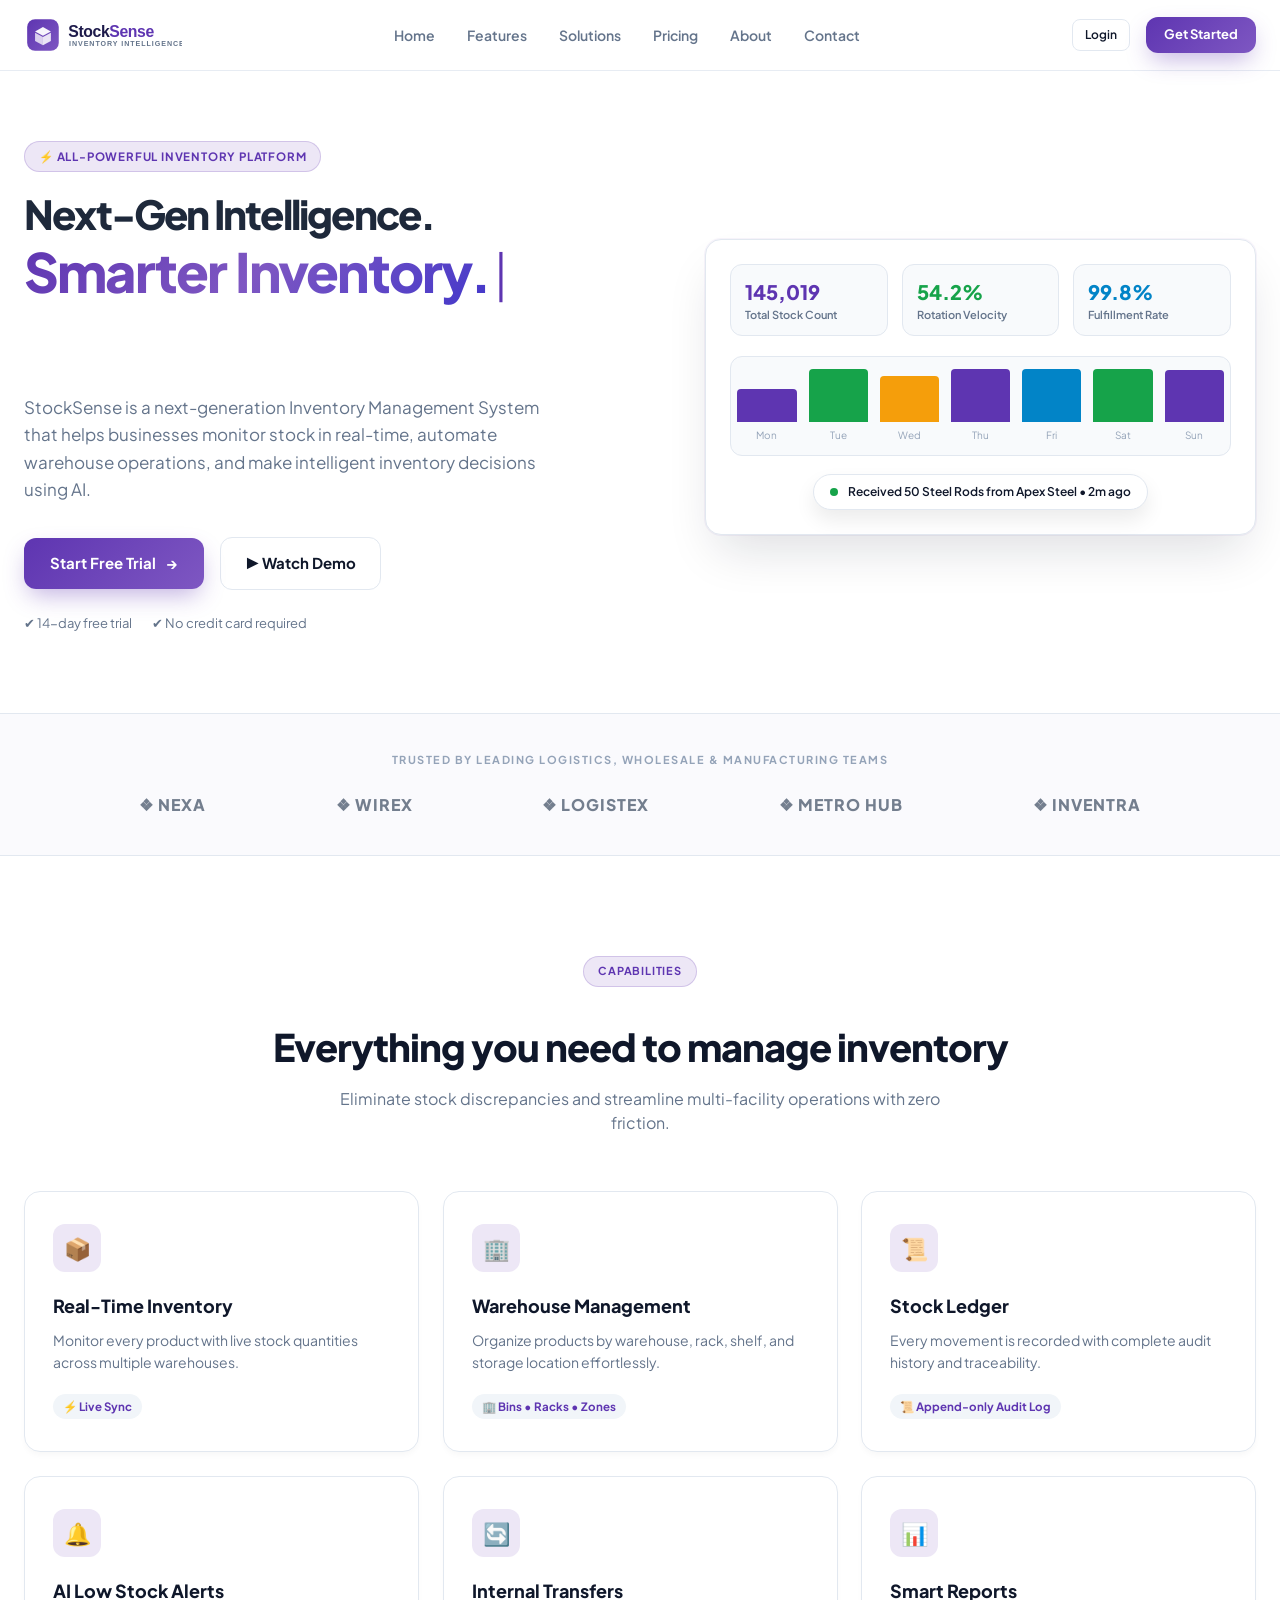
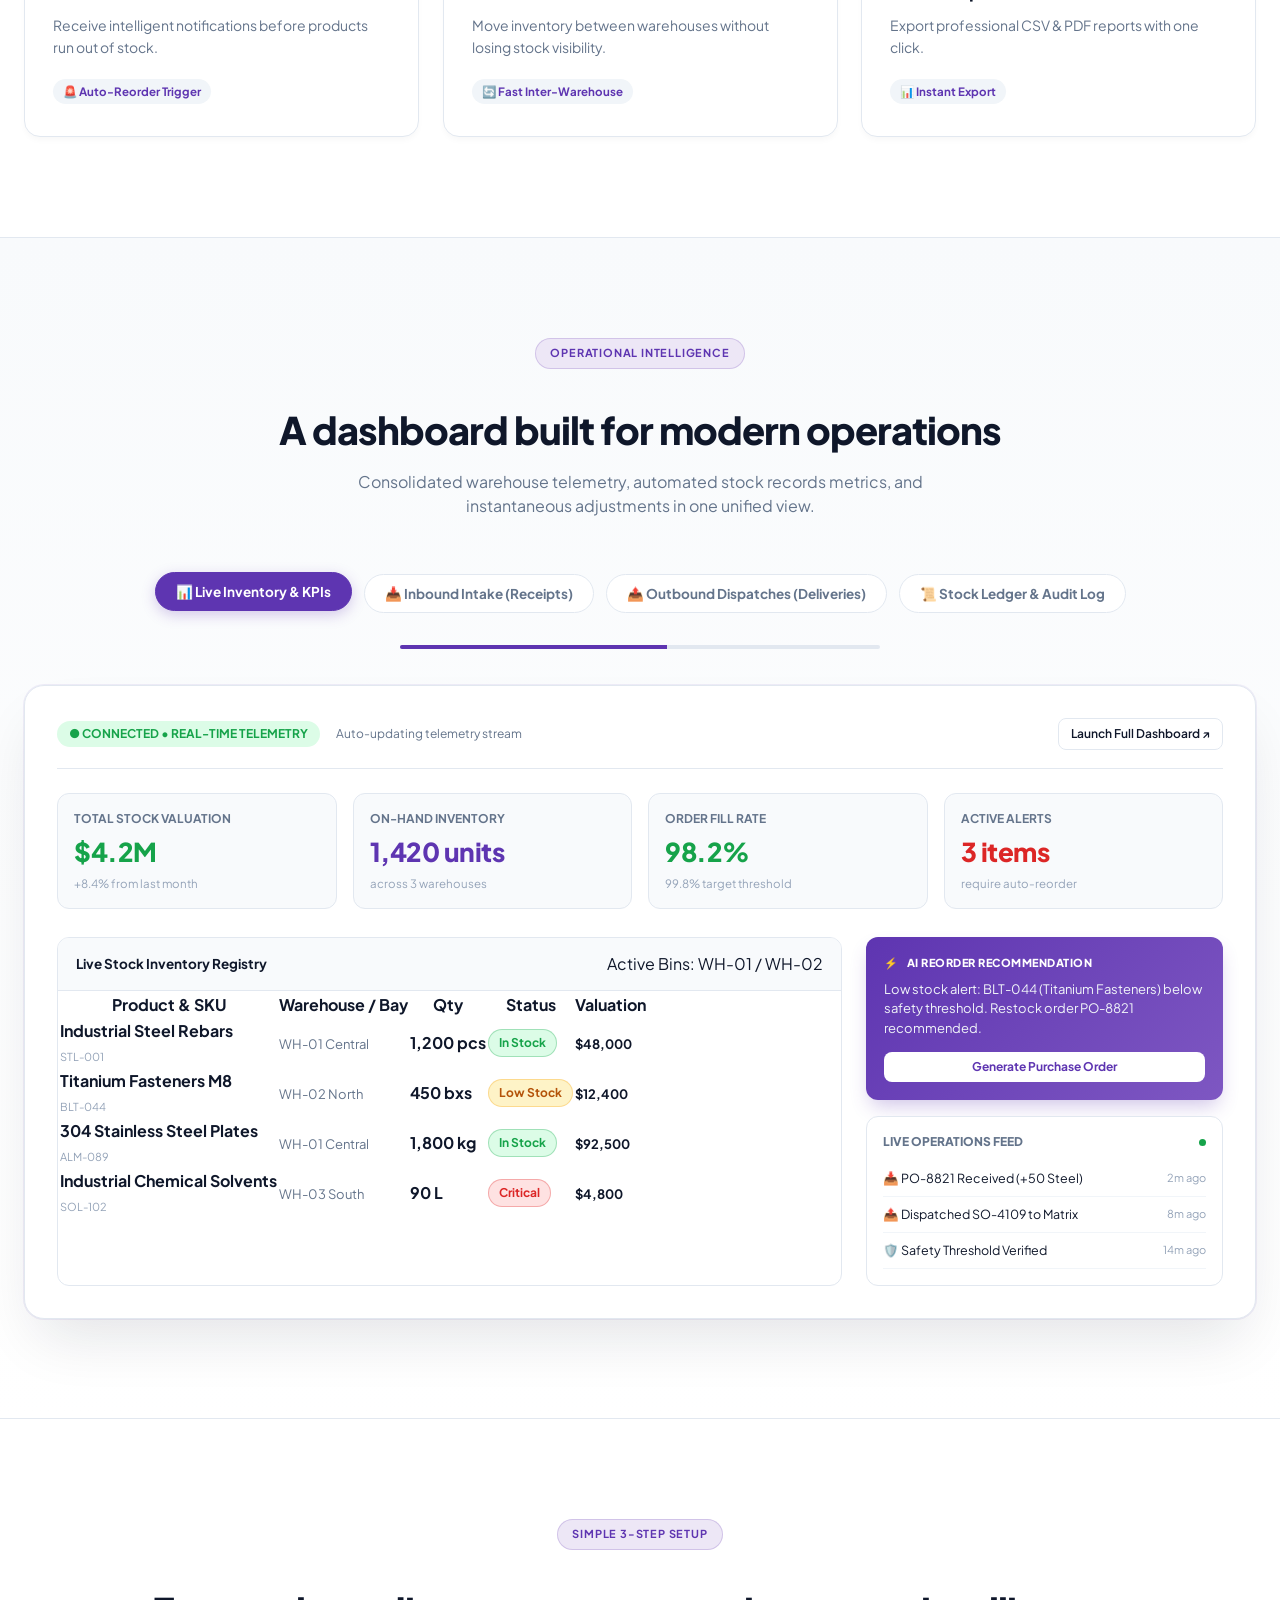
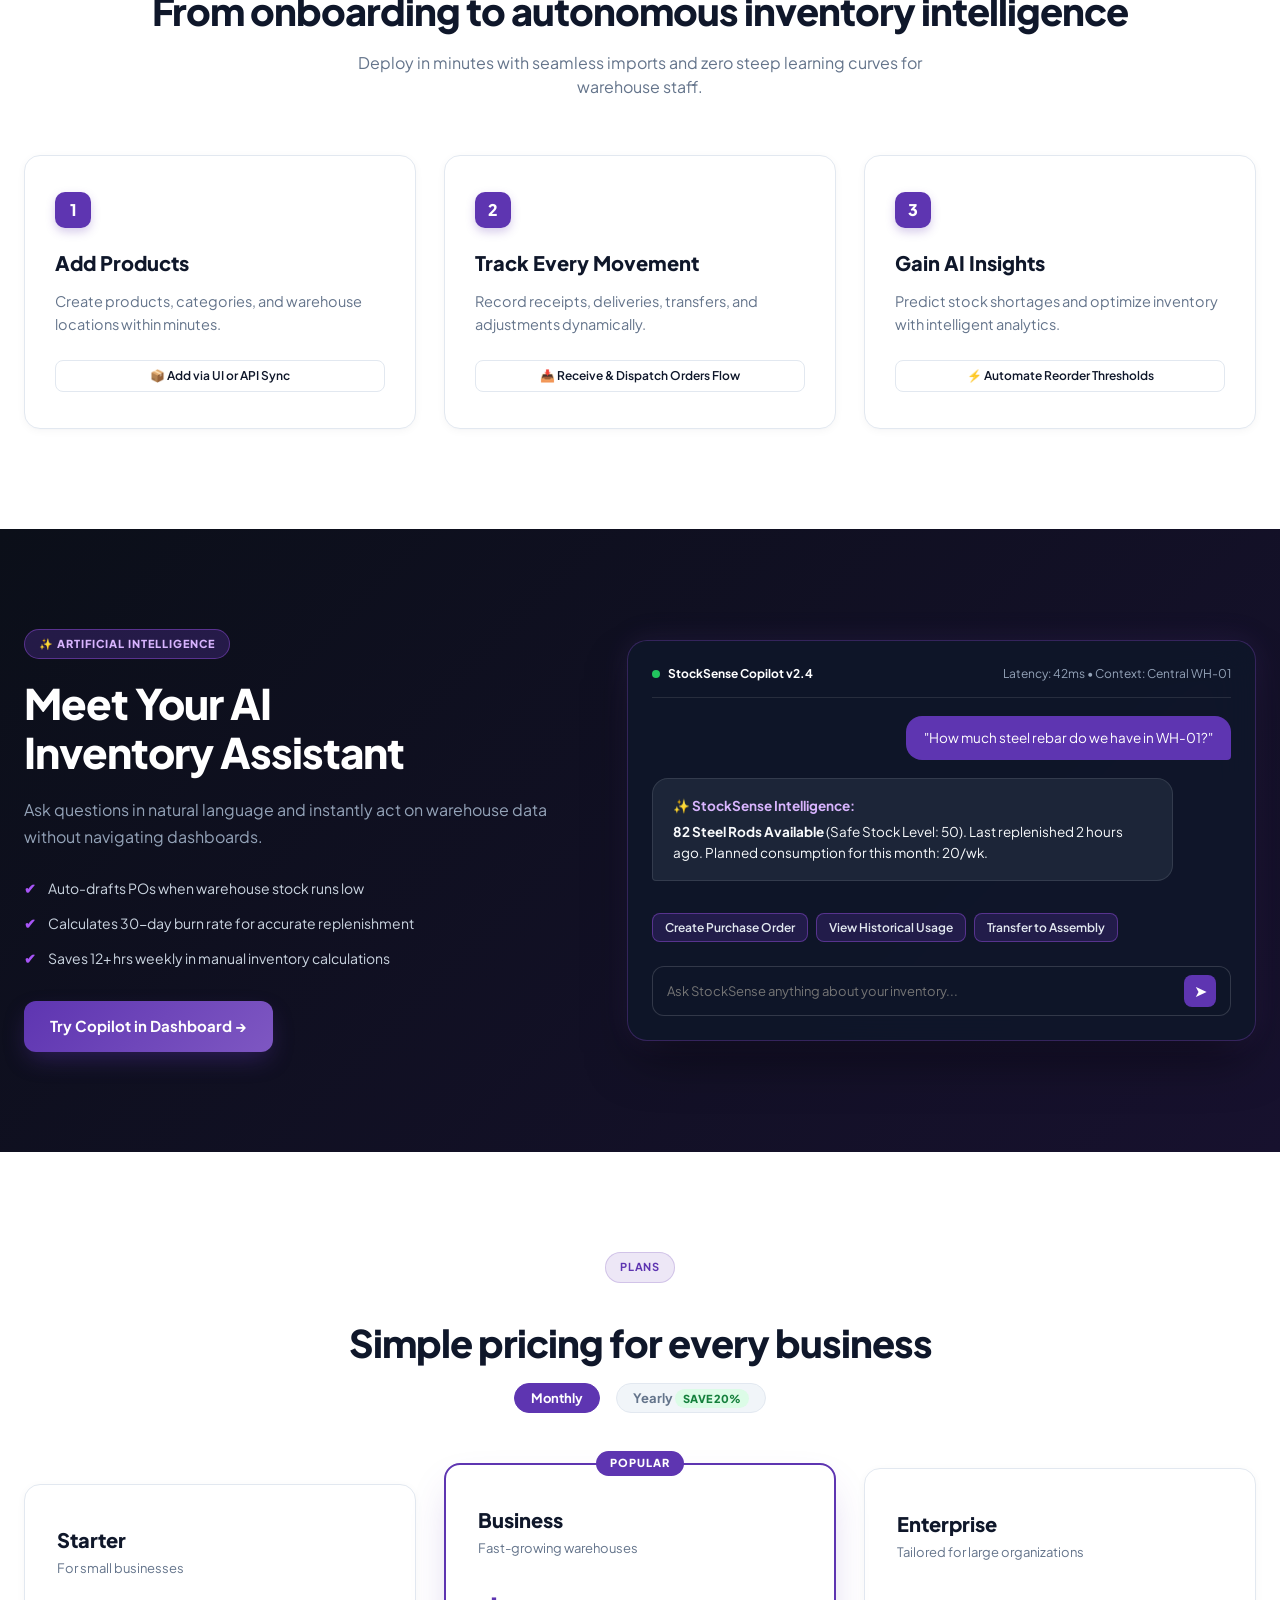
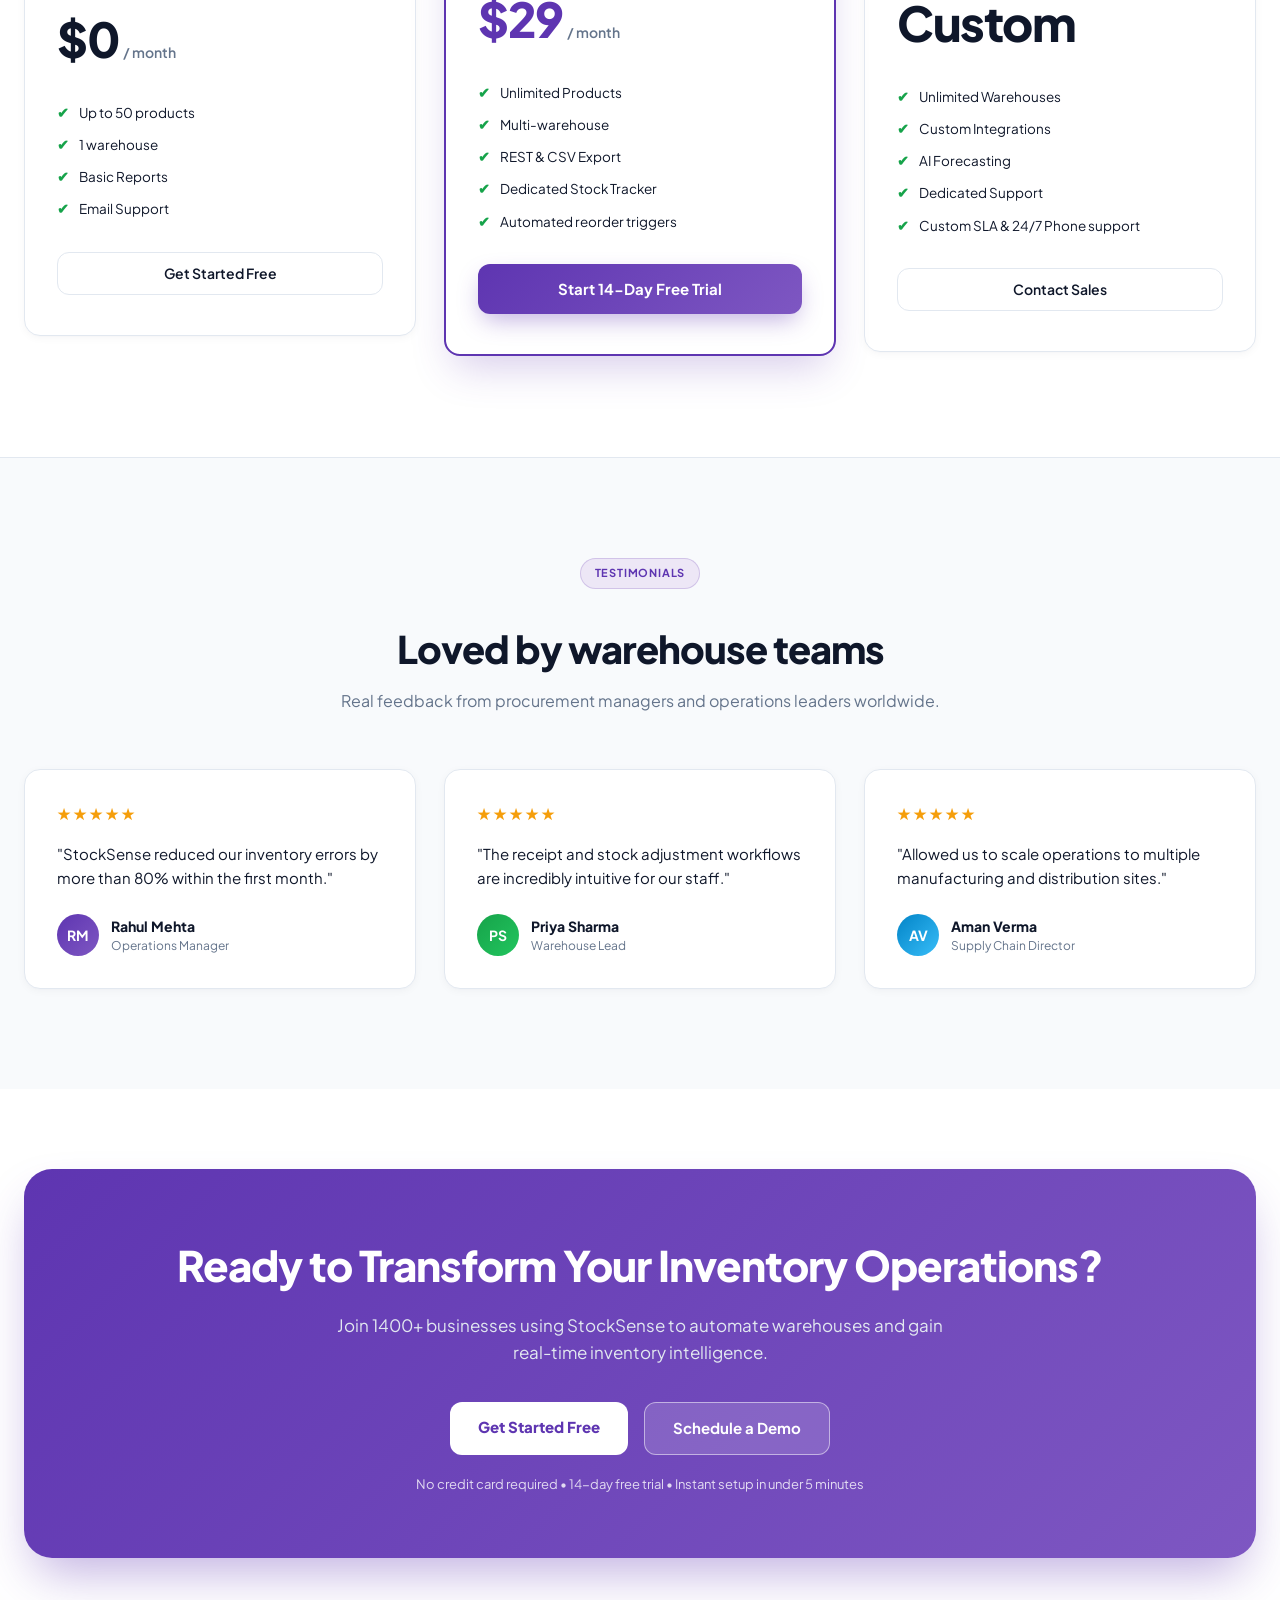
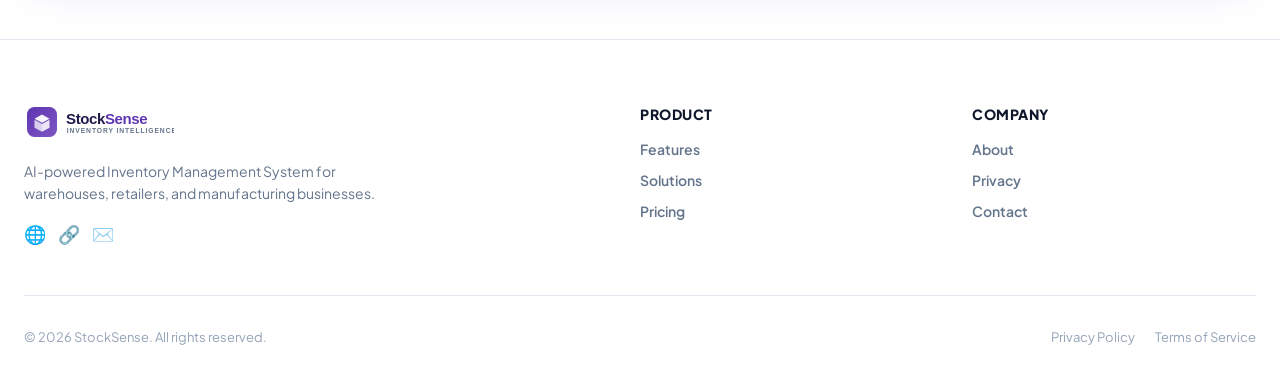
==== commit 5c2b6710: "feat(landing): add dynamic typewriter cutting/typing animation and scroll reveal occurrences" ====
--- a/frontend/index.html
+++ b/frontend/index.html
@@ -3,131 +3,639 @@
 <head>
     <meta charset="UTF-8">
     <meta name="viewport" content="width=device-width, initial-scale=1.0">
-    <title>Sign In — StockSense IMS</title>
+    <title>StockSense IMS — Smarter Inventory. Faster Decisions. Zero Stock Chaos.</title>
     <link rel="icon" type="image/svg+xml" href="assets/icons/favicon.svg">
+    <!-- Google Fonts -->
+    <link rel="preconnect" href="https://fonts.googleapis.com">
+    <link rel="preconnect" href="https://fonts.gstatic.com" crossorigin>
+    <link href="https://fonts.googleapis.com/css2?family=Plus+Jakarta+Sans:wght@400;500;600;700;800;850&family=JetBrains+Mono:wght@400;500;700&display=swap" rel="stylesheet">
     <!-- Design & Stylesheets -->
     <link rel="stylesheet" href="css/global.css">
-    <link rel="stylesheet" href="css/auth.css">
-    <link rel="stylesheet" href="css/mobile.css">
-    <style>
-        .hidden { display: none !important; }
-    </style>
+    <link rel="stylesheet" href="css/landing.css">
 </head>
-<body class="auth-page">
-
-    <div class="auth-container">
-        <div class="auth-card">
-            <!-- Brand Logo -->
-            <div class="auth-brand">
-                <img src="assets/logo/logo.svg" alt="StockSense IMS Logo" class="auth-logo" onerror="this.src='assets/icons/favicon.svg'">
-                <h1 class="auth-heading">Welcome to StockSense</h1>
-                <p class="auth-subheading">Sign in to manage warehouse operations & inventory</p>
-            </div>
-
-            <!-- Tabs: Login / Sign Up / Forgot -->
-            <div class="auth-tabs">
-                <button type="button" class="auth-tab-btn active" id="tab-login">Login</button>
-                <button type="button" class="auth-tab-btn" id="tab-signup">Register</button>
-                <button type="button" class="auth-tab-btn" id="tab-forgot">Reset</button>
-            </div>
-
-            <!-- 1. LOGIN FORM -->
-            <form id="form-login" class="auth-form">
-                <div class="form-group">
-                    <label class="form-label" for="login-email">Email Address</label>
-                    <input type="email" id="login-email" class="form-input" placeholder="name@company.com" required autocomplete="email">
-                </div>
-
-                <div class="form-group">
-                    <label class="form-label" for="login-password">Password</label>
-                    <input type="password" id="login-password" class="form-input" placeholder="••••••••" required autocomplete="current-password">
-                </div>
-
-                <div class="auth-options">
-                    <label class="remember-label">
-                        <input type="checkbox" id="remember-me" checked> Remember me
-                    </label>
-                    <a href="#" class="auth-link" data-switch-tab="forgot">Forgot password?</a>
-                </div>
-
-                <button type="submit" id="login-submit-btn" class="btn btn-primary auth-submit-btn">
-                    <span>Sign In</span>
-                </button>
-
-                <p class="auth-switch-text">
-                    Don't have an account? <a href="#" class="auth-link" data-switch-tab="signup">Create account</a>
+<body class="landing-body">
+
+    <!-- ── 1. Top Navbar ──────────────────────────────────────── -->
+    <header class="landing-nav">
+        <div class="landing-nav-container">
+            <a href="index.html" class="brand-link">
+                <img src="assets/logo/logo.svg" alt="StockSense IMS Logo" style="height: 38px;" onerror="this.src='assets/icons/favicon.svg'">
+            </a>
+
+            <nav>
+                <ul class="landing-nav-links">
+                    <li><a href="#hero" class="landing-nav-link">Home</a></li>
+                    <li><a href="#features" class="landing-nav-link">Features</a></li>
+                    <li><a href="#dashboard-showcase" class="landing-nav-link">Solutions</a></li>
+                    <li><a href="#pricing" class="landing-nav-link">Pricing</a></li>
+                    <li><a href="#ai-assistant" class="landing-nav-link">About</a></li>
+                    <li><a href="#contact" class="landing-nav-link">Contact</a></li>
+                </ul>
+            </nav>
+
+            <div class="landing-nav-actions">
+                <a href="login.html" class="btn btn-outline btn-sm">Login</a>
+                <a href="dashboard.html" class="btn btn-primary btn-sm btn-moving-primary" style="padding: 8px 18px; font-size: 13px;">Get Started</a>
+            </div>
+        </div>
+    </header>
+
+    <!-- ── 2. Hero Section ────────────────────────────────────── -->
+    <section class="hero-section" id="hero">
+        <div class="hero-content reveal-left">
+            <div class="hero-pill">
+                <span>⚡ ALL-POWERFUL INVENTORY PLATFORM</span>
+            </div>
+
+            <!-- Typewriter Headline (Smarter Inventory -> Faster Decisions -> Zero Stock Chaos) -->
+            <h1 class="hero-headline">
+                <span class="hero-headline-static">Next-Gen Intelligence.</span>
+                <span class="typewriter-box">
+                    <span id="typewriter-output" class="typewriter-text">Smarter Inventory.</span><span class="typewriter-cursor">|</span>
+                </span>
+            </h1>
+
+            <p class="hero-description">
+                StockSense is a next-generation Inventory Management System that helps businesses monitor stock in real-time, automate warehouse operations, and make intelligent inventory decisions using AI.
+            </p>
+
+            <div class="hero-cta-group">
+                <a href="dashboard.html" class="btn btn-moving-primary">
+                    <span>Start Free Trial</span>
+                    <span>→</span>
+                </a>
+                <a href="#dashboard-showcase" class="btn btn-moving-ghost">
+                    <span>▶ Watch Demo</span>
+                </a>
+            </div>
+
+            <div class="hero-trust-bullets">
+                <span>✔ 14-day free trial</span>
+                <span>✔ No credit card required</span>
+            </div>
+        </div>
+
+        <!-- Hero Right Preview Window ("Occurring" with 3D Float) -->
+        <div class="hero-visual-wrap reveal-right delay-1">
+            <div class="hero-dashboard-preview">
+                <!-- Top 3 Metrics (Animated Counters) -->
+                <div class="preview-top-metrics">
+                    <div class="preview-metric-box">
+                        <div class="preview-metric-val" style="color:var(--primary);" data-count-target="145019">145,019</div>
+                        <div class="preview-metric-lbl">Total Stock Count</div>
+                    </div>
+                    <div class="preview-metric-box">
+                        <div class="preview-metric-val" style="color:var(--success);" data-count-target="54.2" data-suffix="%">54.2%</div>
+                        <div class="preview-metric-lbl">Rotation Velocity</div>
+                    </div>
+                    <div class="preview-metric-box">
+                        <div class="preview-metric-val" style="color:#0284C7;" data-count-target="99.8" data-suffix="%">99.8%</div>
+                        <div class="preview-metric-lbl">Fulfillment Rate</div>
+                    </div>
+                </div>
+
+                <!-- Animated Bar Chart Mock -->
+                <div class="chart-bars-wrap">
+                    <div class="chart-bar-col">
+                        <div class="chart-bar-fill hero-chart-bar-live" style="height: 65%; background: #5E35B1;"></div>
+                        <span style="font-size:10px; color:var(--text-subtle);">Mon</span>
+                    </div>
+                    <div class="chart-bar-col">
+                        <div class="chart-bar-fill hero-chart-bar-live" style="height: 85%; background: #16A34A;"></div>
+                        <span style="font-size:10px; color:var(--text-subtle);">Tue</span>
+                    </div>
+                    <div class="chart-bar-col">
+                        <div class="chart-bar-fill hero-chart-bar-live" style="height: 50%; background: #F59E0B;"></div>
+                        <span style="font-size:10px; color:var(--text-subtle);">Wed</span>
+                    </div>
+                    <div class="chart-bar-col">
+                        <div class="chart-bar-fill hero-chart-bar-live" style="height: 95%; background: #5E35B1;"></div>
+                        <span style="font-size:10px; color:var(--text-subtle);">Thu</span>
+                    </div>
+                    <div class="chart-bar-col">
+                        <div class="chart-bar-fill hero-chart-bar-live" style="height: 70%; background: #0284C7;"></div>
+                        <span style="font-size:10px; color:var(--text-subtle);">Fri</span>
+                    </div>
+                    <div class="chart-bar-col">
+                        <div class="chart-bar-fill hero-chart-bar-live" style="height: 90%; background: #16A34A;"></div>
+                        <span style="font-size:10px; color:var(--text-subtle);">Sat</span>
+                    </div>
+                    <div class="chart-bar-col">
+                        <div class="chart-bar-fill hero-chart-bar-live" style="height: 80%; background: #5E35B1;"></div>
+                        <span style="font-size:10px; color:var(--text-subtle);">Sun</span>
+                    </div>
+                </div>
+
+                <!-- Floating Activity Bubble -->
+                <div style="display:flex; justify-content:center;">
+                    <div class="floating-chip">
+                        <span style="width:8px; height:8px; border-radius:50%; background:var(--success);"></span>
+                        <span>Received 50 Steel Rods from Apex Steel &bull; 2m ago</span>
+                    </div>
+                </div>
+            </div>
+        </div>
+    </section>
+
+    <!-- ── 3. Logos Strip ─────────────────────────────────────── -->
+    <section class="logos-strip reveal-item">
+        <h3 class="logos-heading">TRUSTED BY LEADING LOGISTICS, WHOLESALE & MANUFACTURING TEAMS</h3>
+        <div class="logos-grid">
+            <div class="logo-item">❖ NEXA</div>
+            <div class="logo-item">❖ WIREX</div>
+            <div class="logo-item">❖ LOGISTEX</div>
+            <div class="logo-item">❖ METRO HUB</div>
+            <div class="logo-item">❖ INVENTRA</div>
+        </div>
+    </section>
+
+    <!-- ── 4. Capabilities (6 Feature Cards Occurring on Scroll) ─ -->
+    <section class="section-capabilities" id="features">
+        <div class="section-tag-center reveal-item">
+            <span class="hero-pill" style="font-size: 11px;">CAPABILITIES</span>
+        </div>
+        <h2 class="section-title-center reveal-item delay-1">Everything you need to manage inventory</h2>
+        <p class="section-subtitle-center reveal-item delay-2">
+            Eliminate stock discrepancies and streamline multi-facility operations with zero friction.
+        </p>
+
+        <div class="features-grid-6">
+            <!-- 1. Real-Time Inventory -->
+            <div class="feature-box reveal-item delay-1">
+                <div class="feature-icon-bubble">📦</div>
+                <h3 class="feature-box-title">Real-Time Inventory</h3>
+                <p class="feature-box-desc">Monitor every product with live stock quantities across multiple warehouses.</p>
+                <div class="feature-tag-chip">⚡ Live Sync</div>
+            </div>
+
+            <!-- 2. Warehouse Management -->
+            <div class="feature-box reveal-item delay-2">
+                <div class="feature-icon-bubble">🏢</div>
+                <h3 class="feature-box-title">Warehouse Management</h3>
+                <p class="feature-box-desc">Organize products by warehouse, rack, shelf, and storage location effortlessly.</p>
+                <div class="feature-tag-chip">🏢 Bins • Racks • Zones</div>
+            </div>
+
+            <!-- 3. Stock Ledger -->
+            <div class="feature-box reveal-item delay-3">
+                <div class="feature-icon-bubble">📜</div>
+                <h3 class="feature-box-title">Stock Ledger</h3>
+                <p class="feature-box-desc">Every movement is recorded with complete audit history and traceability.</p>
+                <div class="feature-tag-chip">📜 Append-only Audit Log</div>
+            </div>
+
+            <!-- 4. AI Low Stock Alerts -->
+            <div class="feature-box reveal-item delay-1">
+                <div class="feature-icon-bubble">🔔</div>
+                <h3 class="feature-box-title">AI Low Stock Alerts</h3>
+                <p class="feature-box-desc">Receive intelligent notifications before products run out of stock.</p>
+                <div class="feature-tag-chip">🚨 Auto-Reorder Trigger</div>
+            </div>
+
+            <!-- 5. Internal Transfers -->
+            <div class="feature-box reveal-item delay-2">
+                <div class="feature-icon-bubble">🔄</div>
+                <h3 class="feature-box-title">Internal Transfers</h3>
+                <p class="feature-box-desc">Move inventory between warehouses without losing stock visibility.</p>
+                <div class="feature-tag-chip">🔄 Fast Inter-Warehouse</div>
+            </div>
+
+            <!-- 6. Smart Reports -->
+            <div class="feature-box reveal-item delay-3">
+                <div class="feature-icon-bubble">📊</div>
+                <h3 class="feature-box-title">Smart Reports</h3>
+                <p class="feature-box-desc">Export professional CSV & PDF reports with one click.</p>
+                <div class="feature-tag-chip">📊 Instant Export</div>
+            </div>
+        </div>
+    </section>
+
+    <!-- ── 5. Interactive Slideshow / Dynamic Dashboard Showcase ── -->
+    <section class="section-slideshow" id="dashboard-showcase">
+        <div class="slideshow-inner">
+            <div class="section-tag-center reveal-item">
+                <span class="hero-pill" style="font-size: 11px;">OPERATIONAL INTELLIGENCE</span>
+            </div>
+            <h2 class="section-title-center reveal-item delay-1">A dashboard built for modern operations</h2>
+            <p class="section-subtitle-center reveal-item delay-2" id="showcase-headline">
+                Consolidated warehouse telemetry, automated stock records metrics, and instantaneous adjustments in one unified view.
+            </p>
+
+            <!-- Moving Slide Switcher Buttons -->
+            <div class="slides-nav-bar reveal-item delay-2" id="slides-tabs-bar">
+                <!-- Dynamically generated via landing.js -->
+            </div>
+
+            <!-- Animated Auto-play Progress Bar -->
+            <div class="slide-progress-bar-wrap reveal-item delay-2">
+                <div class="slide-progress-bar" id="slide-progress-bar"></div>
+            </div>
+
+            <!-- Interactive Live Display Board (Occurring with smooth zoom entrance) -->
+            <div class="interactive-showcase-board reveal-item delay-3" id="interactive-showcase-board">
+                <!-- Header Toolbar -->
+                <div class="showcase-header-bar">
+                    <div style="display:flex; align-items:center; gap:16px;">
+                        <span class="showcase-live-badge" id="showcase-live-badge">● CONNECTED • REAL-TIME TELEMETRY</span>
+                        <span style="font-size:12px; color:var(--text-muted);">Auto-updating telemetry stream</span>
+                    </div>
+                    <a href="dashboard.html" class="btn btn-outline btn-sm" style="font-size:12px;">Launch Full Dashboard ↗</a>
+                </div>
+
+                <!-- 4 Metrics Row (Updates dynamically with slide) -->
+                <div class="showcase-metrics-grid" id="showcase-metrics-grid">
+                    <!-- Populated dynamically -->
+                </div>
+
+                <!-- Split Body: Table & Real-Time Alerts Feed -->
+                <div class="showcase-layout-split">
+                    <!-- Left: Dynamic Live Table -->
+                    <div class="showcase-panel">
+                        <div style="padding:14px 18px; border-bottom:1px solid var(--border-color); display:flex; justify-content:space-between; align-items:center; background:#F8FAFC;">
+                            <strong style="font-size:13.5px; color:var(--text-main);">Live Stock Inventory Registry</strong>
+                            <span class="sku-badge">Active Bins: WH-01 / WH-02</span>
+                        </div>
+                        <div class="table-responsive" style="border:none; border-radius:0;">
+                            <table class="data-table">
+                                <thead>
+                                    <tr>
+                                        <th>Product & SKU</th>
+                                        <th>Warehouse / Bay</th>
+                                        <th>Qty</th>
+                                        <th>Status</th>
+                                        <th>Valuation</th>
+                                    </tr>
+                                </thead>
+                                <tbody id="showcase-table-body">
+                                    <!-- Populated dynamically via landing.js -->
+                                </tbody>
+                            </table>
+                        </div>
+                    </div>
+
+                    <!-- Right: Alert Box & Live Operations Feed -->
+                    <div style="display:flex; flex-direction:column; gap:16px;">
+                        <!-- AI Reorder Card -->
+                        <div style="background:linear-gradient(135deg, #5E35B1, #7E57C2); color:#FFFFFF; border-radius:var(--radius-md); padding:18px; box-shadow:0 10px 20px -5px rgba(94, 53, 177, 0.3);">
+                            <div style="display:flex; align-items:center; gap:8px; font-size:11px; font-weight:800; letter-spacing:0.5px; text-transform:uppercase; margin-bottom:8px;">
+                                <span>⚡</span> <span id="showcase-alert-title">AI Reorder Recommendation</span>
+                            </div>
+                            <p id="showcase-alert-desc" style="font-size:13px; line-height:1.5; color:#F1F5F9; margin-bottom:14px;">
+                                Low stock alert: BLT-044 (Titanium Fasteners) below safety threshold. Restock order PO-8821 recommended.
+                            </p>
+                            <a href="receipts.html" class="btn btn-outline btn-sm" id="showcase-alert-btn" style="background:#FFFFFF; color:var(--primary); font-weight:700; width:100%; border:none;">
+                                Generate Purchase Order
+                            </a>
+                        </div>
+
+                        <!-- Live Feed Panel -->
+                        <div class="showcase-panel" style="padding:16px;">
+                            <div style="font-size:12px; font-weight:800; color:var(--text-muted); text-transform:uppercase; margin-bottom:10px; display:flex; align-items:center; justify-content:space-between;">
+                                <span>Live Operations Feed</span>
+                                <span class="sync-dot live"></span>
+                            </div>
+                            <div id="showcase-live-feed">
+                                <!-- Populated dynamically -->
+                            </div>
+                        </div>
+                    </div>
+                </div>
+            </div>
+        </div>
+    </section>
+
+    <!-- ── 6. 3-Step Setup Flow (Occurring on Scroll) ─────────── -->
+    <section class="section-3steps">
+        <div class="section-tag-center reveal-item">
+            <span class="hero-pill" style="font-size: 11px;">SIMPLE 3-STEP SETUP</span>
+        </div>
+        <h2 class="section-title-center reveal-item delay-1">From onboarding to autonomous inventory intelligence</h2>
+        <p class="section-subtitle-center reveal-item delay-2">
+            Deploy in minutes with seamless imports and zero steep learning curves for warehouse staff.
+        </p>
+
+        <div class="steps-grid">
+            <!-- Step 1 -->
+            <div class="step-card reveal-item delay-1">
+                <div class="step-number-badge">1</div>
+                <h3 class="step-card-title">Add Products</h3>
+                <p class="step-card-desc">Create products, categories, and warehouse locations within minutes.</p>
+                <a href="products.html" class="btn btn-outline btn-sm" style="width:100%;">
+                    <span>📦 Add via UI or API Sync</span>
+                </a>
+            </div>
+
+            <!-- Step 2 -->
+            <div class="step-card reveal-item delay-2">
+                <div class="step-number-badge">2</div>
+                <h3 class="step-card-title">Track Every Movement</h3>
+                <p class="step-card-desc">Record receipts, deliveries, transfers, and adjustments dynamically.</p>
+                <a href="receipts.html" class="btn btn-outline btn-sm" style="width:100%;">
+                    <span>📥 Receive & Dispatch Orders Flow</span>
+                </a>
+            </div>
+
+            <!-- Step 3 -->
+            <div class="step-card reveal-item delay-3">
+                <div class="step-number-badge">3</div>
+                <h3 class="step-card-title">Gain AI Insights</h3>
+                <p class="step-card-desc">Predict stock shortages and optimize inventory with intelligent analytics.</p>
+                <a href="dashboard.html" class="btn btn-outline btn-sm" style="width:100%;">
+                    <span>⚡ Automate Reorder Thresholds</span>
+                </a>
+            </div>
+        </div>
+    </section>
+
+    <!-- ── 7. Meet Your AI Inventory Assistant (Dark Theme) ──── -->
+    <section class="section-ai-copilot" id="ai-assistant">
+        <div class="ai-copilot-inner">
+            <!-- Left Info -->
+            <div class="reveal-left">
+                <div class="ai-pill">
+                    <span>✨ ARTIFICIAL INTELLIGENCE</span>
+                </div>
+                <h2 class="ai-headline">Meet Your AI<br>Inventory Assistant</h2>
+                <p class="ai-desc">
+                    Ask questions in natural language and instantly act on warehouse data without navigating dashboards.
                 </p>
-            </form>
-
-            <!-- 2. SIGNUP FORM -->
-            <form id="form-signup" class="auth-form hidden">
-                <div class="form-group">
-                    <label class="form-label" for="signup-name">Full Name</label>
-                    <input type="text" id="signup-name" class="form-input" placeholder="e.g. Alex Morgan" required>
-                </div>
-
-                <div class="form-group">
-                    <label class="form-label" for="signup-email">Work Email</label>
-                    <input type="email" id="signup-email" class="form-input" placeholder="alex@stocksense.io" required>
-                </div>
-
-                <div class="form-group">
-                    <label class="form-label" for="signup-password">Password</label>
-                    <input type="password" id="signup-password" class="form-input" placeholder="Minimum 6 characters" minlength="6" required>
-                </div>
-
-                <div class="form-group">
-                    <label class="form-label" for="signup-role">Designated Role</label>
-                    <select id="signup-role" class="form-select">
-                        <option value="staff">Warehouse Staff</option>
-                        <option value="manager" selected>Inventory Manager</option>
-                        <option value="admin">System Admin</option>
-                    </select>
-                </div>
-
-                <button type="submit" id="signup-submit-btn" class="btn btn-primary auth-submit-btn">
-                    <span>Create Account</span>
-                </button>
-
-                <p class="auth-switch-text">
-                    Already registered? <a href="#" class="auth-link" data-switch-tab="login">Sign in here</a>
+
+                <ul class="ai-bullets">
+                    <li class="ai-bullet-item">
+                        <span class="ai-bullet-check">✔</span>
+                        <span>Auto-drafts POs when warehouse stock runs low</span>
+                    </li>
+                    <li class="ai-bullet-item">
+                        <span class="ai-bullet-check">✔</span>
+                        <span>Calculates 30-day burn rate for accurate replenishment</span>
+                    </li>
+                    <li class="ai-bullet-item">
+                        <span class="ai-bullet-check">✔</span>
+                        <span>Saves 12+ hrs weekly in manual inventory calculations</span>
+                    </li>
+                </ul>
+
+                <a href="dashboard.html" class="btn btn-moving-primary">
+                    <span>Try Copilot in Dashboard →</span>
+                </a>
+            </div>
+
+            <!-- Right Interactive Chat Window (Occurring Slide from Right) -->
+            <div class="reveal-right delay-2">
+                <div class="ai-chat-console">
+                    <div class="chat-console-header">
+                        <div style="display:flex; align-items:center; gap:8px;">
+                            <span style="width:8px; height:8px; border-radius:50%; background:#22C55E;"></span>
+                            <span style="font-weight:700; color:#FFFFFF;">StockSense Copilot v2.4</span>
+                        </div>
+                        <span>Latency: 42ms • Context: Central WH-01</span>
+                    </div>
+
+                    <!-- User Message Bubble -->
+                    <div class="chat-bubble-user" id="ai-user-query">
+                        "How much steel rebar do we have in WH-01?"
+                    </div>
+
+                    <!-- Bot Response Bubble -->
+                    <div class="chat-bubble-bot" id="ai-bot-response">
+                        <div style="font-weight:700; color:#D8B4FE; margin-bottom:4px;">✨ StockSense Intelligence:</div>
+                        <div>
+                            <strong>82 Steel Rods Available</strong> (Safe Stock Level: 50). Last replenished 2 hours ago. Planned consumption for this month: 20/wk.
+                        </div>
+                    </div>
+
+                    <!-- Clickable Interactive Chips -->
+                    <div class="chat-action-chips">
+                        <button type="button" class="chat-chip-btn">Create Purchase Order</button>
+                        <button type="button" class="chat-chip-btn">View Historical Usage</button>
+                        <button type="button" class="chat-chip-btn">Transfer to Assembly</button>
+                    </div>
+
+                    <!-- Chat Input Row -->
+                    <div class="chat-input-row">
+                        <input type="text" id="ai-chat-input" placeholder="Ask StockSense anything about your inventory...">
+                        <button type="button" class="chat-send-btn" id="ai-chat-send">
+                            <span>➤</span>
+                        </button>
+                    </div>
+                </div>
+            </div>
+        </div>
+    </section>
+
+    <!-- ── 8. Simple Pricing (Occurring on Scroll) ────────────── -->
+    <section class="section-pricing" id="pricing">
+        <div class="section-tag-center reveal-item">
+            <span class="hero-pill" style="font-size: 11px;">PLANS</span>
+        </div>
+        <h2 class="section-title-center reveal-item delay-1">Simple pricing for every business</h2>
+
+        <!-- Monthly / Yearly Toggle -->
+        <div class="pricing-toggle-wrap reveal-item delay-2">
+            <button type="button" class="pricing-switch-btn active" id="pricing-monthly">Monthly</button>
+            <button type="button" class="pricing-switch-btn" id="pricing-yearly">
+                <span>Yearly</span>
+                <span class="pricing-badge-save">SAVE 20%</span>
+            </button>
+        </div>
+
+        <div class="pricing-grid">
+            <!-- 1. Starter -->
+            <div class="pricing-card reveal-item delay-1">
+                <div class="pricing-tier-name">Starter</div>
+                <div class="pricing-tier-sub">For small businesses</div>
+                
+                <div class="pricing-price-row">
+                    <span class="pricing-amount">$0</span>
+                    <span class="pricing-period">/ month</span>
+                </div>
+
+                <ul class="pricing-features-list">
+                    <li><span class="pricing-feature-check">✔</span> Up to 50 products</li>
+                    <li><span class="pricing-feature-check">✔</span> 1 warehouse</li>
+                    <li><span class="pricing-feature-check">✔</span> Basic Reports</li>
+                    <li><span class="pricing-feature-check">✔</span> Email Support</li>
+                </ul>
+
+                <a href="dashboard.html" class="btn btn-outline" style="width:100%;">Get Started Free</a>
+            </div>
+
+            <!-- 2. Business (POPULAR) -->
+            <div class="pricing-card popular reveal-item delay-2">
+                <div class="popular-ribbon">POPULAR</div>
+                <div class="pricing-tier-name">Business</div>
+                <div class="pricing-tier-sub">Fast-growing warehouses</div>
+                
+                <div class="pricing-price-row">
+                    <span class="pricing-amount" id="price-business-val" style="color:var(--primary);">$29</span>
+                    <span class="pricing-period" id="price-business-period">/ month</span>
+                </div>
+
+                <ul class="pricing-features-list">
+                    <li><span class="pricing-feature-check">✔</span> Unlimited Products</li>
+                    <li><span class="pricing-feature-check">✔</span> Multi-warehouse</li>
+                    <li><span class="pricing-feature-check">✔</span> REST & CSV Export</li>
+                    <li><span class="pricing-feature-check">✔</span> Dedicated Stock Tracker</li>
+                    <li><span class="pricing-feature-check">✔</span> Automated reorder triggers</li>
+                </ul>
+
+                <a href="dashboard.html" class="btn btn-moving-primary" style="width:100%;">Start 14-Day Free Trial</a>
+            </div>
+
+            <!-- 3. Enterprise -->
+            <div class="pricing-card reveal-item delay-3">
+                <div class="pricing-tier-name">Enterprise</div>
+                <div class="pricing-tier-sub">Tailored for large organizations</div>
+                
+                <div class="pricing-price-row">
+                    <span class="pricing-amount">Custom</span>
+                </div>
+
+                <ul class="pricing-features-list">
+                    <li><span class="pricing-feature-check">✔</span> Unlimited Warehouses</li>
+                    <li><span class="pricing-feature-check">✔</span> Custom Integrations</li>
+                    <li><span class="pricing-feature-check">✔</span> AI Forecasting</li>
+                    <li><span class="pricing-feature-check">✔</span> Dedicated Support</li>
+                    <li><span class="pricing-feature-check">✔</span> Custom SLA & 24/7 Phone support</li>
+                </ul>
+
+                <a href="dashboard.html" class="btn btn-outline" style="width:100%;">Contact Sales</a>
+            </div>
+        </div>
+    </section>
+
+    <!-- ── 9. Loved by warehouse teams ────────────────────────── -->
+    <section class="section-testimonials">
+        <div class="section-tag-center reveal-item">
+            <span class="hero-pill" style="font-size: 11px;">TESTIMONIALS</span>
+        </div>
+        <h2 class="section-title-center reveal-item delay-1">Loved by warehouse teams</h2>
+        <p class="section-subtitle-center reveal-item delay-2">
+            Real feedback from procurement managers and operations leaders worldwide.
+        </p>
+
+        <div class="testimonials-grid">
+            <!-- Review 1 -->
+            <div class="testimonial-card reveal-item delay-1">
+                <div>
+                    <div class="test-stars">★★★★★</div>
+                    <p class="test-quote">
+                        "StockSense reduced our inventory errors by more than 80% within the first month."
+                    </p>
+                </div>
+                <div class="test-author-row">
+                    <div class="test-avatar">RM</div>
+                    <div>
+                        <div class="test-author-name">Rahul Mehta</div>
+                        <div class="test-author-role">Operations Manager</div>
+                    </div>
+                </div>
+            </div>
+
+            <!-- Review 2 -->
+            <div class="testimonial-card reveal-item delay-2">
+                <div>
+                    <div class="test-stars">★★★★★</div>
+                    <p class="test-quote">
+                        "The receipt and stock adjustment workflows are incredibly intuitive for our staff."
+                    </p>
+                </div>
+                <div class="test-author-row">
+                    <div class="test-avatar" style="background:linear-gradient(135deg, #16A34A, #22C55E);">PS</div>
+                    <div>
+                        <div class="test-author-name">Priya Sharma</div>
+                        <div class="test-author-role">Warehouse Lead</div>
+                    </div>
+                </div>
+            </div>
+
+            <!-- Review 3 -->
+            <div class="testimonial-card reveal-item delay-3">
+                <div>
+                    <div class="test-stars">★★★★★</div>
+                    <p class="test-quote">
+                        "Allowed us to scale operations to multiple manufacturing and distribution sites."
+                    </p>
+                </div>
+                <div class="test-author-row">
+                    <div class="test-avatar" style="background:linear-gradient(135deg, #0284C7, #38BDF8);">AV</div>
+                    <div>
+                        <div class="test-author-name">Aman Verma</div>
+                        <div class="test-author-role">Supply Chain Director</div>
+                    </div>
+                </div>
+            </div>
+        </div>
+    </section>
+
+    <!-- ── 10. CTA Purple Banner ──────────────────────────────── -->
+    <section class="section-cta-banner" id="contact">
+        <div class="cta-banner-box reveal-item">
+            <h2 class="cta-banner-title">Ready to Transform Your Inventory Operations?</h2>
+            <p class="cta-banner-subtitle">
+                Join 1400+ businesses using StockSense to automate warehouses and gain real-time inventory intelligence.
+            </p>
+
+            <div style="display:flex; justify-content:center; gap:16px; flex-wrap:wrap; margin-bottom:20px;">
+                <a href="dashboard.html" class="cta-btn-white">Get Started Free</a>
+                <a href="#hero" class="cta-btn-outline-white">Schedule a Demo</a>
+            </div>
+
+            <div style="font-size:13px; color:rgba(255, 255, 255, 0.8);">
+                No credit card required &bull; 14-day free trial &bull; Instant setup in under 5 minutes
+            </div>
+        </div>
+    </section>
+
+    <!-- ── 11. Footer ─────────────────────────────────────────── -->
+    <footer class="landing-footer">
+        <div class="footer-top">
+            <div>
+                <img src="assets/logo/logo.svg" alt="StockSense IMS" style="height:36px; margin-bottom:14px;" onerror="this.src='assets/icons/favicon.svg'">
+                <p style="font-size:14px; color:var(--text-muted); line-height:1.6; max-width:380px;">
+                    AI-powered Inventory Management System for warehouses, retailers, and manufacturing businesses.
                 </p>
-            </form>
-
-            <!-- 3. FORGOT PASSWORD FORM -->
-            <form id="form-forgot" class="auth-form hidden">
-                <div class="form-group">
-                    <label class="form-label" for="forgot-email">Account Email</label>
-                    <input type="email" id="forgot-email" class="form-input" placeholder="Enter your registered email" required>
-                </div>
-
-                <button type="submit" id="forgot-submit-btn" class="btn btn-primary auth-submit-btn">
-                    <span>Send Reset Instructions</span>
-                </button>
-
-                <p class="auth-switch-text">
-                    Remember your password? <a href="#" class="auth-link" data-switch-tab="login">Back to Sign In</a>
-                </p>
-            </form>
-
-            <!-- Demo helper card -->
-            <div class="demo-creds-banner">
-                <div class="demo-title">
-                    <span>Developer Demo Access</span>
-                    <button type="button" class="demo-btn-fill" id="demo-fill-btn">Auto-Fill</button>
-                </div>
-                <div>Demo User: <strong>admin@stocksense.io</strong> / <strong>admin123</strong></div>
-                <div style="margin-top:4px;">
-                    <a href="javascript:void(0)" id="demo-bypass-btn" class="auth-link" style="font-size:11px;">⚡ Skip straight to Dashboard (Demo Preview)</a>
-                </div>
-            </div>
-
-        </div>
+                <div style="display:flex; gap:12px; margin-top:16px; font-size:18px;">
+                    <span>🌐</span> <span>🔗</span> <span>✉️</span>
+                </div>
+            </div>
+
+            <div>
+                <h4 style="font-size:14px; font-weight:800; color:var(--text-main); margin-bottom:14px; text-transform:uppercase; letter-spacing:0.5px;">Product</h4>
+                <ul style="list-style:none; display:flex; flex-direction:column; gap:10px; font-size:14px; color:var(--text-muted);">
+                    <li><a href="#features" class="landing-nav-link">Features</a></li>
+                    <li><a href="#dashboard-showcase" class="landing-nav-link">Solutions</a></li>
+                    <li><a href="#pricing" class="landing-nav-link">Pricing</a></li>
+                </ul>
+            </div>
+
+            <div>
+                <h4 style="font-size:14px; font-weight:800; color:var(--text-main); margin-bottom:14px; text-transform:uppercase; letter-spacing:0.5px;">Company</h4>
+                <ul style="list-style:none; display:flex; flex-direction:column; gap:10px; font-size:14px; color:var(--text-muted);">
+                    <li><a href="#hero" class="landing-nav-link">About</a></li>
+                    <li><a href="javascript:void(0)" class="landing-nav-link">Privacy</a></li>
+                    <li><a href="#contact" class="landing-nav-link">Contact</a></li>
+                </ul>
+            </div>
+        </div>
+
+        <div class="footer-bottom">
+            <span>&copy; 2026 StockSense. All rights reserved.</span>
+            <div style="display:flex; gap:20px;">
+                <a href="javascript:void(0)" style="color:var(--text-subtle);">Privacy Policy</a>
+                <a href="javascript:void(0)" style="color:var(--text-subtle);">Terms of Service</a>
+            </div>
+        </div>
+    </footer>
+
+    <!-- ── Live Real-Time Inventory Event Toast ("Occurring in real-time") ── -->
+    <div class="live-inventory-event-toast" id="live-inventory-toast">
+        <span class="live-event-dot"></span>
+        <div id="live-toast-msg">🟢 PO-8821 verified: +50 Steel Rods at Bay 2</div>
     </div>
 
     <!-- Scripts -->
     <script src="js/api.js"></script>
-    <script src="js/utils.js"></script>
-    <script src="js/auth.js"></script>
+    <script src="js/landing.js"></script>
 </body>
 </html>
--- a/frontend/css/landing.css
+++ b/frontend/css/landing.css
@@ -0,0 +1,1303 @@
+/* StockSense IMS — Landing Page Stylesheet (landing.css) */
+
+/* Modern typography & layout */
+.landing-body {
+  background-color: #FFFFFF;
+  color: var(--text-main);
+  overflow-x: hidden;
+}
+
+/* ── 1. Navbar ────────────────────────────────────────── */
+.landing-nav {
+  position: sticky;
+  top: 0;
+  width: 100%;
+  background: rgba(255, 255, 255, 0.92);
+  backdrop-filter: blur(16px);
+  border-bottom: 1px solid rgba(226, 232, 240, 0.8);
+  z-index: 1000;
+  transition: all var(--transition-fast);
+}
+
+.landing-nav-container {
+  max-width: 1280px;
+  margin: 0 auto;
+  padding: 16px 24px;
+  display: flex;
+  align-items: center;
+  justify-content: space-between;
+}
+
+.landing-nav-links {
+  display: flex;
+  align-items: center;
+  gap: 32px;
+  list-style: none;
+}
+
+.landing-nav-link {
+  font-size: 14px;
+  font-weight: 600;
+  color: var(--text-muted);
+  transition: color var(--transition-fast);
+}
+
+.landing-nav-link:hover {
+  color: var(--primary);
+}
+
+.landing-nav-actions {
+  display: flex;
+  align-items: center;
+  gap: 16px;
+}
+
+/* ── 2. Hero Section ──────────────────────────────────── */
+.hero-section {
+  padding: 70px 24px 80px 24px;
+  max-width: 1280px;
+  margin: 0 auto;
+  display: grid;
+  grid-template-columns: 1.15fr 1fr;
+  gap: 48px;
+  align-items: center;
+}
+
+.hero-pill {
+  display: inline-flex;
+  align-items: center;
+  gap: 6px;
+  background: #EDE7F6;
+  color: var(--primary);
+  border: 1px solid rgba(94, 53, 177, 0.2);
+  padding: 6px 14px;
+  border-radius: var(--radius-full);
+  font-size: 11.5px;
+  font-weight: 700;
+  letter-spacing: 0.8px;
+  text-transform: uppercase;
+  margin-bottom: 20px;
+}
+
+.hero-headline {
+  font-size: 54px;
+  font-weight: 850;
+  line-height: 1.12;
+  letter-spacing: -1.8px;
+  color: #0F172A;
+  margin-bottom: 22px;
+  min-height: 180px;
+}
+
+.hero-headline-static {
+  display: block;
+  font-size: 40px;
+  color: #1E293B;
+  font-weight: 800;
+  margin-bottom: 4px;
+}
+
+.hero-headline-gradient {
+  background: linear-gradient(135deg, #5E35B1 0%, #7E57C2 50%, #4338CA 100%);
+  -webkit-background-clip: text;
+  -webkit-text-fill-color: transparent;
+}
+
+/* ── Typewriter Animation Component ─────────────────────── */
+.typewriter-box {
+  display: inline-block;
+  min-height: 1.15em;
+  position: relative;
+}
+
+.typewriter-text {
+  display: inline;
+  background: linear-gradient(135deg, #5E35B1 0%, #7E57C2 50%, #4338CA 100%);
+  -webkit-background-clip: text;
+  -webkit-text-fill-color: transparent;
+  font-weight: 850;
+  transition: all 0.1s ease;
+}
+
+.typewriter-cursor {
+  display: inline-block;
+  font-weight: 300;
+  color: #5E35B1;
+  font-size: 0.9em;
+  line-height: 1;
+  animation: blinkCursor 0.75s infinite;
+  margin-left: 3px;
+  vertical-align: baseline;
+}
+
+@keyframes blinkCursor {
+  0%, 100% { opacity: 1; }
+  50% { opacity: 0; }
+}
+
+.hero-description {
+  font-size: 17px;
+  line-height: 1.6;
+  color: var(--text-muted);
+  margin-bottom: 34px;
+  max-width: 530px;
+}
+
+.hero-cta-group {
+  display: flex;
+  align-items: center;
+  gap: 16px;
+  margin-bottom: 24px;
+  flex-wrap: wrap;
+}
+
+/* Moving / Pulsing Button Animations */
+.btn-moving-primary {
+  background: linear-gradient(135deg, #5E35B1 0%, #7E57C2 100%);
+  color: #FFFFFF;
+  padding: 14px 26px;
+  border-radius: var(--radius-md);
+  font-size: 15px;
+  font-weight: 700;
+  display: inline-flex;
+  align-items: center;
+  gap: 10px;
+  box-shadow: 0 10px 25px -5px rgba(94, 53, 177, 0.4), 0 0 0 0 rgba(94, 53, 177, 0.4);
+  transition: all 0.3s cubic-bezier(0.16, 1, 0.3, 1);
+  position: relative;
+  overflow: hidden;
+  animation: pulseButton 3s infinite;
+}
+
+@keyframes pulseButton {
+  0% {
+    box-shadow: 0 10px 25px -5px rgba(94, 53, 177, 0.4), 0 0 0 0 rgba(94, 53, 177, 0.4);
+  }
+  70% {
+    box-shadow: 0 10px 30px -5px rgba(94, 53, 177, 0.5), 0 0 0 12px rgba(94, 53, 177, 0);
+  }
+  100% {
+    box-shadow: 0 10px 25px -5px rgba(94, 53, 177, 0.4), 0 0 0 0 rgba(94, 53, 177, 0);
+  }
+}
+
+.btn-moving-primary:hover {
+  transform: translateY(-2px) scale(1.02);
+  box-shadow: 0 16px 32px -5px rgba(94, 53, 177, 0.5);
+}
+
+.btn-moving-ghost {
+  background: #FFFFFF;
+  border: 1.5px solid var(--border-color);
+  color: var(--text-main);
+  padding: 14px 24px;
+  border-radius: var(--radius-md);
+  font-size: 15px;
+  font-weight: 700;
+  display: inline-flex;
+  align-items: center;
+  gap: 8px;
+  transition: all var(--transition-fast);
+}
+
+.btn-moving-ghost:hover {
+  border-color: var(--primary);
+  color: var(--primary);
+  background: #F8FAFC;
+  transform: translateY(-2px);
+}
+
+.hero-trust-bullets {
+  display: flex;
+  align-items: center;
+  gap: 20px;
+  font-size: 13px;
+  color: var(--text-muted);
+}
+
+/* ── Hero Preview Visual Window ───────────────────────── */
+.hero-visual-wrap {
+  position: relative;
+}
+
+.hero-dashboard-preview {
+  background: #FFFFFF;
+  border-radius: var(--radius-lg);
+  border: 1px solid var(--border-color);
+  box-shadow: 0 25px 50px -12px rgba(15, 23, 42, 0.14), 0 0 0 1px rgba(94, 53, 177, 0.05);
+  padding: 24px;
+  position: relative;
+  transition: transform 0.4s ease;
+}
+
+.hero-dashboard-preview:hover {
+  transform: translateY(-4px);
+}
+
+.preview-top-metrics {
+  display: grid;
+  grid-template-columns: repeat(3, 1fr);
+  gap: 14px;
+  margin-bottom: 20px;
+}
+
+.preview-metric-box {
+  background: #F8FAFC;
+  border: 1px solid var(--border-color);
+  border-radius: var(--radius-md);
+  padding: 12px 14px;
+}
+
+.preview-metric-val {
+  font-size: 20px;
+  font-weight: 800;
+  color: var(--text-main);
+}
+
+.preview-metric-lbl {
+  font-size: 11px;
+  font-weight: 600;
+  color: var(--text-muted);
+}
+
+/* Dynamic Live Bar Chart Mock */
+.chart-bars-wrap {
+  display: flex;
+  align-items: flex-end;
+  gap: 12px;
+  height: 100px;
+  padding: 12px 6px;
+  background: #F8FAFC;
+  border-radius: var(--radius-md);
+  margin-bottom: 18px;
+  border: 1px solid var(--border-color);
+}
+
+.chart-bar-col {
+  flex: 1;
+  display: flex;
+  flex-direction: column;
+  align-items: center;
+  gap: 6px;
+  height: 100%;
+  justify-content: flex-end;
+}
+
+.chart-bar-fill {
+  width: 100%;
+  border-radius: 4px 4px 0 0;
+  transition: height 0.8s cubic-bezier(0.16, 1, 0.3, 1);
+}
+
+/* Floating Live Activity Chip */
+.floating-chip {
+  background: #FFFFFF;
+  border-radius: var(--radius-full);
+  border: 1px solid var(--border-color);
+  padding: 8px 16px;
+  display: inline-flex;
+  align-items: center;
+  gap: 10px;
+  box-shadow: 0 10px 20px rgba(0, 0, 0, 0.08);
+  font-size: 12px;
+  font-weight: 600;
+  color: var(--text-main);
+  animation: floatChip 4s ease-in-out infinite;
+}
+
+@keyframes floatChip {
+  0%, 100% { transform: translateY(0); }
+  50% { transform: translateY(-6px); }
+}
+
+/* ── 3. Logos Strip ───────────────────────────────────── */
+.logos-strip {
+  border-top: 1px solid var(--border-color);
+  border-bottom: 1px solid var(--border-color);
+  background: #FAFAFD;
+  padding: 38px 24px;
+  text-align: center;
+}
+
+.logos-heading {
+  font-size: 11px;
+  font-weight: 700;
+  color: var(--text-subtle);
+  letter-spacing: 1.5px;
+  text-transform: uppercase;
+  margin-bottom: 24px;
+}
+
+.logos-grid {
+  max-width: 1100px;
+  margin: 0 auto;
+  display: flex;
+  align-items: center;
+  justify-content: space-around;
+  gap: 32px;
+  flex-wrap: wrap;
+  opacity: 0.75;
+}
+
+.logo-item {
+  display: flex;
+  align-items: center;
+  gap: 8px;
+  font-size: 16px;
+  font-weight: 800;
+  color: #475569;
+  letter-spacing: 1px;
+  transition: transform var(--transition-fast), color var(--transition-fast);
+}
+
+.logo-item:hover {
+  transform: translateY(-2px);
+  color: var(--primary);
+}
+
+/* ── 4. Capabilities (6 Feature Cards) ────────────────── */
+.section-capabilities {
+  padding: 100px 24px;
+  max-width: 1280px;
+  margin: 0 auto;
+}
+
+.section-tag-center {
+  text-align: center;
+  margin-bottom: 12px;
+}
+
+.section-title-center {
+  font-size: 38px;
+  font-weight: 850;
+  letter-spacing: -1px;
+  color: #0F172A;
+  text-align: center;
+  margin-bottom: 12px;
+}
+
+.section-subtitle-center {
+  font-size: 16px;
+  color: var(--text-muted);
+  text-align: center;
+  max-width: 640px;
+  margin: 0 auto 56px auto;
+}
+
+.features-grid-6 {
+  display: grid;
+  grid-template-columns: repeat(3, 1fr);
+  gap: 24px;
+}
+
+.feature-box {
+  background: #FFFFFF;
+  border: 1px solid var(--border-color);
+  border-radius: var(--radius-lg);
+  padding: 32px 28px;
+  box-shadow: 0 4px 6px -1px rgba(0, 0, 0, 0.03);
+  transition: all 0.35s cubic-bezier(0.16, 1, 0.3, 1);
+  display: flex;
+  flex-direction: column;
+}
+
+.feature-box:hover {
+  transform: translateY(-8px) scale(1.015);
+  border-color: rgba(94, 53, 177, 0.4);
+  box-shadow: 0 20px 35px -8px rgba(94, 53, 177, 0.15);
+}
+
+.feature-icon-bubble {
+  width: 48px;
+  height: 48px;
+  border-radius: var(--radius-md);
+  background: #EDE7F6;
+  color: var(--primary);
+  display: flex;
+  align-items: center;
+  justify-content: center;
+  font-size: 22px;
+  margin-bottom: 20px;
+  transition: transform 0.3s ease;
+}
+
+.feature-box:hover .feature-icon-bubble {
+  transform: scale(1.1) rotate(5deg);
+}
+
+.feature-box-title {
+  font-size: 18px;
+  font-weight: 750;
+  color: var(--text-main);
+  margin-bottom: 10px;
+}
+
+.feature-box-desc {
+  font-size: 14px;
+  color: var(--text-muted);
+  line-height: 1.6;
+  margin-bottom: 20px;
+  flex: 1;
+}
+
+.feature-tag-chip {
+  display: inline-flex;
+  align-items: center;
+  gap: 6px;
+  padding: 4px 10px;
+  background: #F1F5F9;
+  border-radius: var(--radius-full);
+  font-size: 11.5px;
+  font-weight: 700;
+  color: var(--primary);
+  align-self: flex-start;
+}
+
+/* ── 5. Interactive Slideshow / Dynamic Dashboard ────── */
+.section-slideshow {
+  background: linear-gradient(180deg, #F8FAFC 0%, #FFFFFF 100%);
+  padding: 100px 24px;
+  border-top: 1px solid var(--border-color);
+  border-bottom: 1px solid var(--border-color);
+}
+
+.slideshow-inner {
+  max-width: 1280px;
+  margin: 0 auto;
+}
+
+/* Slide Switcher Buttons Strip */
+.slides-nav-bar {
+  display: flex;
+  align-items: center;
+  justify-content: center;
+  gap: 12px;
+  margin-bottom: 32px;
+  flex-wrap: wrap;
+}
+
+.slide-tab-btn {
+  background: #FFFFFF;
+  border: 1.5px solid var(--border-color);
+  border-radius: var(--radius-full);
+  padding: 10px 20px;
+  font-size: 13.5px;
+  font-weight: 700;
+  color: var(--text-muted);
+  cursor: pointer;
+  display: inline-flex;
+  align-items: center;
+  gap: 8px;
+  transition: all 0.25s ease;
+  position: relative;
+}
+
+.slide-tab-btn:hover {
+  color: var(--primary);
+  border-color: var(--primary);
+  transform: translateY(-2px);
+}
+
+.slide-tab-btn.active {
+  background: var(--primary);
+  color: #FFFFFF;
+  border-color: var(--primary);
+  box-shadow: 0 4px 14px var(--primary-glow);
+  transform: translateY(-2px);
+}
+
+/* Auto-play progress bar */
+.slide-progress-bar-wrap {
+  width: 100%;
+  max-width: 480px;
+  height: 4px;
+  background: #E2E8F0;
+  border-radius: var(--radius-full);
+  margin: 0 auto 36px auto;
+  overflow: hidden;
+}
+
+.slide-progress-bar {
+  height: 100%;
+  background: var(--primary);
+  width: 0%;
+  transition: width 0.1s linear;
+}
+
+/* Dynamic Live Display Board */
+.interactive-showcase-board {
+  background: #FFFFFF;
+  border: 1px solid var(--border-color);
+  border-radius: 20px;
+  box-shadow: 0 30px 60px -15px rgba(15, 23, 42, 0.12), 0 0 0 1px rgba(94, 53, 177, 0.08);
+  padding: 32px;
+  position: relative;
+  overflow: hidden;
+  transition: opacity 0.3s ease, transform 0.3s ease;
+}
+
+.showcase-header-bar {
+  display: flex;
+  align-items: center;
+  justify-content: space-between;
+  margin-bottom: 24px;
+  padding-bottom: 18px;
+  border-bottom: 1px solid var(--border-color);
+}
+
+.showcase-live-badge {
+  display: inline-flex;
+  align-items: center;
+  gap: 8px;
+  font-size: 12px;
+  font-weight: 700;
+  color: var(--success);
+  background: #DCFCE7;
+  padding: 4px 12px;
+  border-radius: var(--radius-full);
+}
+
+.showcase-metrics-grid {
+  display: grid;
+  grid-template-columns: repeat(4, 1fr);
+  gap: 16px;
+  margin-bottom: 28px;
+}
+
+.showcase-metric-card {
+  background: #F8FAFC;
+  border: 1px solid var(--border-color);
+  border-radius: var(--radius-md);
+  padding: 16px;
+  transition: transform 0.2s ease, box-shadow 0.2s ease;
+}
+
+.showcase-metric-card:hover {
+  transform: translateY(-3px);
+  box-shadow: var(--shadow-sm);
+}
+
+.showcase-metric-title {
+  font-size: 12px;
+  font-weight: 700;
+  color: var(--text-muted);
+  text-transform: uppercase;
+}
+
+.showcase-metric-value {
+  font-size: 26px;
+  font-weight: 800;
+  color: var(--text-main);
+  letter-spacing: -0.5px;
+  margin: 4px 0;
+}
+
+.showcase-metric-sub {
+  font-size: 11.5px;
+  color: var(--text-subtle);
+}
+
+/* Two-column showcase body */
+.showcase-layout-split {
+  display: grid;
+  grid-template-columns: 2.2fr 1fr;
+  gap: 24px;
+}
+
+.showcase-panel {
+  border: 1px solid var(--border-color);
+  border-radius: var(--radius-md);
+  background: #FFFFFF;
+  overflow: hidden;
+}
+
+/* ── 6. 3-Step Onboarding Flow ───────────────────────── */
+.section-3steps {
+  padding: 100px 24px;
+  max-width: 1280px;
+  margin: 0 auto;
+}
+
+.steps-grid {
+  display: grid;
+  grid-template-columns: repeat(3, 1fr);
+  gap: 28px;
+}
+
+.step-card {
+  background: #FFFFFF;
+  border: 1px solid var(--border-color);
+  border-radius: var(--radius-lg);
+  padding: 36px 30px;
+  box-shadow: var(--shadow-card);
+  position: relative;
+  transition: all 0.35s cubic-bezier(0.16, 1, 0.3, 1);
+}
+
+.step-card:hover {
+  transform: translateY(-8px) scale(1.02);
+  box-shadow: 0 20px 30px -10px rgba(94, 53, 177, 0.15);
+}
+
+.step-number-badge {
+  width: 36px;
+  height: 36px;
+  border-radius: 10px;
+  background: var(--primary);
+  color: #FFFFFF;
+  display: flex;
+  align-items: center;
+  justify-content: center;
+  font-weight: 800;
+  font-size: 16px;
+  margin-bottom: 20px;
+  box-shadow: 0 4px 10px var(--primary-glow);
+}
+
+.step-card-title {
+  font-size: 20px;
+  font-weight: 800;
+  color: var(--text-main);
+  margin-bottom: 12px;
+}
+
+.step-card-desc {
+  font-size: 14.5px;
+  color: var(--text-muted);
+  line-height: 1.6;
+  margin-bottom: 24px;
+}
+
+/* ── 7. Meet Your AI Inventory Assistant (Dark Theme) ── */
+.section-ai-copilot {
+  background: linear-gradient(135deg, #0B0F19 0%, #17112E 100%);
+  color: #FFFFFF;
+  padding: 100px 24px;
+  position: relative;
+  overflow: hidden;
+}
+
+.ai-copilot-inner {
+  max-width: 1280px;
+  margin: 0 auto;
+  display: grid;
+  grid-template-columns: 1fr 1.15fr;
+  gap: 56px;
+  align-items: center;
+}
+
+.ai-pill {
+  display: inline-flex;
+  align-items: center;
+  gap: 6px;
+  background: rgba(94, 53, 177, 0.3);
+  color: #D8B4FE;
+  border: 1px solid rgba(168, 85, 247, 0.4);
+  padding: 6px 14px;
+  border-radius: var(--radius-full);
+  font-size: 11px;
+  font-weight: 800;
+  letter-spacing: 1px;
+  text-transform: uppercase;
+  margin-bottom: 20px;
+}
+
+.ai-headline {
+  font-size: 42px;
+  font-weight: 850;
+  line-height: 1.15;
+  letter-spacing: -1px;
+  margin-bottom: 20px;
+}
+
+.ai-desc {
+  font-size: 16px;
+  color: #94A3B8;
+  line-height: 1.7;
+  margin-bottom: 28px;
+}
+
+.ai-bullets {
+  list-style: none;
+  display: flex;
+  flex-direction: column;
+  gap: 14px;
+  margin-bottom: 32px;
+}
+
+.ai-bullet-item {
+  display: flex;
+  align-items: center;
+  gap: 12px;
+  font-size: 14px;
+  color: #CBD5E1;
+}
+
+.ai-bullet-check {
+  color: #A855F7;
+  font-weight: 800;
+}
+
+/* AI Chat Console Mock */
+.ai-chat-console {
+  background: rgba(15, 23, 42, 0.85);
+  border: 1px solid rgba(168, 85, 247, 0.25);
+  border-radius: 20px;
+  box-shadow: 0 25px 50px -12px rgba(0, 0, 0, 0.5), 0 0 30px rgba(126, 87, 194, 0.15);
+  backdrop-filter: blur(20px);
+  padding: 24px;
+  display: flex;
+  flex-direction: column;
+  gap: 18px;
+}
+
+.chat-console-header {
+  display: flex;
+  align-items: center;
+  justify-content: space-between;
+  padding-bottom: 14px;
+  border-bottom: 1px solid rgba(255, 255, 255, 0.1);
+  font-size: 12px;
+  color: #94A3B8;
+}
+
+.chat-bubble-user {
+  background: #5E35B1;
+  color: #FFFFFF;
+  padding: 12px 18px;
+  border-radius: 16px 16px 4px 16px;
+  font-size: 13.5px;
+  max-width: 80%;
+  align-self: flex-end;
+  line-height: 1.5;
+}
+
+.chat-bubble-bot {
+  background: rgba(30, 41, 59, 0.9);
+  border: 1px solid rgba(255, 255, 255, 0.1);
+  color: #F8FAFC;
+  padding: 16px 20px;
+  border-radius: 16px 16px 16px 4px;
+  font-size: 13.5px;
+  max-width: 90%;
+  align-self: flex-start;
+  line-height: 1.6;
+}
+
+.chat-action-chips {
+  display: flex;
+  gap: 8px;
+  margin-top: 14px;
+  flex-wrap: wrap;
+}
+
+.chat-chip-btn {
+  background: rgba(94, 53, 177, 0.25);
+  border: 1px solid rgba(168, 85, 247, 0.4);
+  color: #E2E8F0;
+  padding: 6px 12px;
+  border-radius: var(--radius-sm);
+  font-size: 12px;
+  font-weight: 600;
+  cursor: pointer;
+  transition: all var(--transition-fast);
+}
+
+.chat-chip-btn:hover {
+  background: var(--primary);
+  color: #FFFFFF;
+  transform: translateY(-2px);
+}
+
+.chat-input-row {
+  display: flex;
+  align-items: center;
+  gap: 10px;
+  background: rgba(15, 23, 42, 0.9);
+  border: 1px solid rgba(255, 255, 255, 0.15);
+  border-radius: var(--radius-md);
+  padding: 8px 14px;
+  margin-top: 6px;
+}
+
+.chat-input-row input {
+  background: none;
+  border: none;
+  color: #FFFFFF;
+  font-size: 13px;
+  flex: 1;
+  outline: none;
+}
+
+.chat-send-btn {
+  background: var(--primary);
+  color: #FFFFFF;
+  border: none;
+  width: 32px;
+  height: 32px;
+  border-radius: var(--radius-sm);
+  display: flex;
+  align-items: center;
+  justify-content: center;
+  cursor: pointer;
+  transition: transform var(--transition-fast);
+}
+
+.chat-send-btn:hover {
+  transform: scale(1.08);
+}
+
+/* ── 8. Simple Pricing ────────────────────────────────── */
+.section-pricing {
+  padding: 100px 24px;
+  max-width: 1280px;
+  margin: 0 auto;
+}
+
+.pricing-toggle-wrap {
+  display: flex;
+  align-items: center;
+  justify-content: center;
+  gap: 16px;
+  margin-bottom: 50px;
+}
+
+.pricing-switch-btn {
+  background: #F1F5F9;
+  border: 1px solid var(--border-color);
+  padding: 6px 16px;
+  border-radius: var(--radius-full);
+  font-size: 13px;
+  font-weight: 700;
+  color: var(--text-muted);
+  cursor: pointer;
+  transition: all var(--transition-fast);
+}
+
+.pricing-switch-btn.active {
+  background: var(--primary);
+  color: #FFFFFF;
+  border-color: var(--primary);
+}
+
+.pricing-badge-save {
+  background: #DCFCE7;
+  color: #15803D;
+  font-size: 11px;
+  font-weight: 800;
+  padding: 3px 8px;
+  border-radius: var(--radius-full);
+}
+
+.pricing-grid {
+  display: grid;
+  grid-template-columns: repeat(3, 1fr);
+  gap: 28px;
+  align-items: center;
+}
+
+.pricing-card {
+  background: #FFFFFF;
+  border: 1px solid var(--border-color);
+  border-radius: var(--radius-lg);
+  padding: 40px 32px;
+  box-shadow: var(--shadow-card);
+  transition: all 0.35s cubic-bezier(0.16, 1, 0.3, 1);
+  position: relative;
+}
+
+.pricing-card:hover {
+  transform: translateY(-8px);
+  box-shadow: 0 20px 35px -8px rgba(0, 0, 0, 0.08);
+}
+
+.pricing-card.popular {
+  border: 2px solid var(--primary);
+  box-shadow: 0 20px 40px -10px rgba(94, 53, 177, 0.25);
+  transform: scale(1.04);
+  z-index: 2;
+}
+
+.pricing-card.popular:hover {
+  transform: scale(1.06) translateY(-6px);
+}
+
+.popular-ribbon {
+  position: absolute;
+  top: -14px;
+  left: 50%;
+  transform: translateX(-50%);
+  background: var(--primary);
+  color: #FFFFFF;
+  font-size: 11px;
+  font-weight: 800;
+  text-transform: uppercase;
+  letter-spacing: 1px;
+  padding: 4px 14px;
+  border-radius: var(--radius-full);
+}
+
+.pricing-tier-name {
+  font-size: 20px;
+  font-weight: 800;
+  color: var(--text-main);
+  margin-bottom: 4px;
+}
+
+.pricing-tier-sub {
+  font-size: 13px;
+  color: var(--text-muted);
+  margin-bottom: 24px;
+}
+
+.pricing-price-row {
+  display: flex;
+  align-items: baseline;
+  gap: 4px;
+  margin-bottom: 28px;
+}
+
+.pricing-amount {
+  font-size: 48px;
+  font-weight: 850;
+  color: var(--text-main);
+  letter-spacing: -1.5px;
+}
+
+.pricing-period {
+  font-size: 14px;
+  color: var(--text-muted);
+  font-weight: 600;
+}
+
+.pricing-features-list {
+  list-style: none;
+  display: flex;
+  flex-direction: column;
+  gap: 12px;
+  margin-bottom: 32px;
+  font-size: 13.5px;
+  color: var(--text-main);
+}
+
+.pricing-feature-check {
+  color: var(--success);
+  font-weight: 800;
+  margin-right: 8px;
+}
+
+/* ── 9. Testimonials ("Loved by warehouse teams") ─────── */
+.section-testimonials {
+  padding: 100px 24px;
+  background: #F8FAFC;
+  border-top: 1px solid var(--border-color);
+}
+
+.testimonials-grid {
+  max-width: 1280px;
+  margin: 0 auto;
+  display: grid;
+  grid-template-columns: repeat(3, 1fr);
+  gap: 28px;
+}
+
+.testimonial-card {
+  background: #FFFFFF;
+  border: 1px solid var(--border-color);
+  border-radius: var(--radius-lg);
+  padding: 32px;
+  box-shadow: var(--shadow-card);
+  display: flex;
+  flex-direction: column;
+  justify-content: space-between;
+  transition: transform 0.3s ease, box-shadow 0.3s ease;
+}
+
+.testimonial-card:hover {
+  transform: translateY(-6px);
+  box-shadow: 0 16px 30px -5px rgba(0, 0, 0, 0.08);
+}
+
+.test-stars {
+  color: #F59E0B;
+  font-size: 16px;
+  margin-bottom: 16px;
+  letter-spacing: 2px;
+}
+
+.test-quote {
+  font-size: 15px;
+  line-height: 1.6;
+  color: var(--text-main);
+  margin-bottom: 24px;
+}
+
+.test-author-row {
+  display: flex;
+  align-items: center;
+  gap: 12px;
+}
+
+.test-avatar {
+  width: 42px;
+  height: 42px;
+  border-radius: 50%;
+  background: linear-gradient(135deg, var(--primary), #7E57C2);
+  color: #FFFFFF;
+  display: flex;
+  align-items: center;
+  justify-content: center;
+  font-weight: 700;
+  font-size: 14px;
+}
+
+.test-author-name {
+  font-size: 14px;
+  font-weight: 750;
+  color: var(--text-main);
+}
+
+.test-author-role {
+  font-size: 12px;
+  color: var(--text-muted);
+}
+
+/* ── 10. CTA Purple Banner ────────────────────────────── */
+.section-cta-banner {
+  padding: 80px 24px;
+  max-width: 1280px;
+  margin: 0 auto;
+}
+
+.cta-banner-box {
+  background: linear-gradient(135deg, #5E35B1 0%, #7E57C2 100%);
+  border-radius: 28px;
+  padding: 64px 40px;
+  text-align: center;
+  color: #FFFFFF;
+  box-shadow: 0 25px 50px -12px rgba(94, 53, 177, 0.4);
+  position: relative;
+  overflow: hidden;
+}
+
+.cta-banner-title {
+  font-size: 42px;
+  font-weight: 850;
+  letter-spacing: -1px;
+  margin-bottom: 16px;
+}
+
+.cta-banner-subtitle {
+  font-size: 17px;
+  color: #E2E8F0;
+  max-width: 620px;
+  margin: 0 auto 36px auto;
+  line-height: 1.6;
+}
+
+.cta-btn-white {
+  background: #FFFFFF;
+  color: var(--primary);
+  font-weight: 800;
+  font-size: 15px;
+  padding: 14px 28px;
+  border-radius: var(--radius-md);
+  border: none;
+  cursor: pointer;
+  transition: all var(--transition-fast);
+}
+
+.cta-btn-white:hover {
+  background: #F8FAFC;
+  transform: translateY(-2px);
+  box-shadow: 0 10px 20px rgba(0, 0, 0, 0.15);
+}
+
+.cta-btn-outline-white {
+  background: rgba(255, 255, 255, 0.15);
+  border: 1.5px solid rgba(255, 255, 255, 0.5);
+  color: #FFFFFF;
+  font-weight: 700;
+  font-size: 15px;
+  padding: 14px 28px;
+  border-radius: var(--radius-md);
+  cursor: pointer;
+  transition: all var(--transition-fast);
+}
+
+.cta-btn-outline-white:hover {
+  background: rgba(255, 255, 255, 0.25);
+  transform: translateY(-2px);
+}
+
+/* ── 11. Footer ───────────────────────────────────────── */
+.landing-footer {
+  border-top: 1px solid var(--border-color);
+  background: #FFFFFF;
+  padding: 64px 24px 32px 24px;
+}
+
+.footer-top {
+  max-width: 1280px;
+  margin: 0 auto;
+  display: grid;
+  grid-template-columns: 2fr 1fr 1fr;
+  gap: 48px;
+  padding-bottom: 48px;
+  border-bottom: 1px solid var(--border-color);
+}
+
+.footer-bottom {
+  max-width: 1280px;
+  margin: 32px auto 0 auto;
+  display: flex;
+  align-items: center;
+  justify-content: space-between;
+  font-size: 13px;
+  color: var(--text-subtle);
+  flex-wrap: wrap;
+  gap: 12px;
+}
+
+/* ── 12. Scroll Reveal Animations ("Images and Cards Occurring") ── */
+.reveal-item {
+  opacity: 0;
+  transform: translateY(36px) scale(0.98);
+  transition: opacity 0.8s cubic-bezier(0.16, 1, 0.3, 1), transform 0.8s cubic-bezier(0.16, 1, 0.3, 1);
+  will-change: opacity, transform;
+}
+
+.reveal-item.revealed {
+  opacity: 1;
+  transform: translateY(0) scale(1);
+}
+
+.reveal-left {
+  opacity: 0;
+  transform: translateX(-40px);
+  transition: opacity 0.8s cubic-bezier(0.16, 1, 0.3, 1), transform 0.8s cubic-bezier(0.16, 1, 0.3, 1);
+}
+
+.reveal-left.revealed {
+  opacity: 1;
+  transform: translateX(0);
+}
+
+.reveal-right {
+  opacity: 0;
+  transform: translateX(40px);
+  transition: opacity 0.8s cubic-bezier(0.16, 1, 0.3, 1), transform 0.8s cubic-bezier(0.16, 1, 0.3, 1);
+}
+
+.reveal-right.revealed {
+  opacity: 1;
+  transform: translateX(0);
+}
+
+.delay-1 { transition-delay: 0.1s; }
+.delay-2 { transition-delay: 0.2s; }
+.delay-3 { transition-delay: 0.3s; }
+.delay-4 { transition-delay: 0.4s; }
+.delay-5 { transition-delay: 0.5s; }
+
+/* ── 13. Live Occurring Real-Time Inventory Toast ───────────── */
+.live-inventory-event-toast {
+  position: fixed;
+  bottom: 24px;
+  left: 24px;
+  background: rgba(255, 255, 255, 0.95);
+  backdrop-filter: blur(12px);
+  border: 1px solid rgba(94, 53, 177, 0.2);
+  box-shadow: 0 20px 25px -5px rgba(15, 23, 42, 0.15), 0 8px 10px -6px rgba(15, 23, 42, 0.06);
+  border-radius: var(--radius-full);
+  padding: 10px 20px;
+  display: flex;
+  align-items: center;
+  gap: 12px;
+  font-size: 13px;
+  font-weight: 700;
+  color: var(--text-main);
+  z-index: 1000;
+  transition: all 0.45s cubic-bezier(0.16, 1, 0.3, 1);
+  opacity: 0;
+  transform: translateY(20px) scale(0.95);
+  pointer-events: none;
+}
+
+.live-inventory-event-toast.show {
+  opacity: 1;
+  transform: translateY(0) scale(1);
+  pointer-events: auto;
+}
+
+.live-event-dot {
+  width: 10px;
+  height: 10px;
+  border-radius: 50%;
+  background: var(--success);
+  box-shadow: 0 0 0 3px rgba(22, 163, 74, 0.25);
+  flex-shrink: 0;
+  animation: pulseDot 2s infinite;
+}
+
+@keyframes pulseDot {
+  0%, 100% { transform: scale(1); }
+  50% { transform: scale(1.3); }
+}
+
+/* ── Responsive Mobile/Tablet Breakpoints ─────────────── */
+@media (max-width: 1024px) {
+  .hero-section {
+    grid-template-columns: 1fr;
+    text-align: center;
+    padding: 40px 20px 60px 20px;
+  }
+  .hero-description {
+    margin: 0 auto 30px auto;
+  }
+  .hero-cta-group, .hero-trust-bullets {
+    justify-content: center;
+  }
+  .features-grid-6, .steps-grid, .pricing-grid, .testimonials-grid {
+    grid-template-columns: 1fr;
+  }
+  .pricing-card.popular {
+    transform: none;
+  }
+  .showcase-layout-split {
+    grid-template-columns: 1fr;
+  }
+  .ai-copilot-inner {
+    grid-template-columns: 1fr;
+  }
+  .footer-top {
+    grid-template-columns: 1fr;
+    gap: 32px;
+  }
+}
+
+@media (max-width: 768px) {
+  .landing-nav-links {
+    display: none;
+  }
+  .hero-headline {
+    font-size: 38px;
+    min-height: 140px;
+  }
+  .hero-headline-static {
+    font-size: 26px;
+  }
+  .cta-banner-title {
+    font-size: 28px;
+  }
+  .showcase-metrics-grid {
+    grid-template-columns: repeat(2, 1fr);
+  }
+  .live-inventory-event-toast {
+    left: 12px;
+    right: 12px;
+    bottom: 12px;
+    padding: 8px 14px;
+    font-size: 11.5px;
+  }
+}
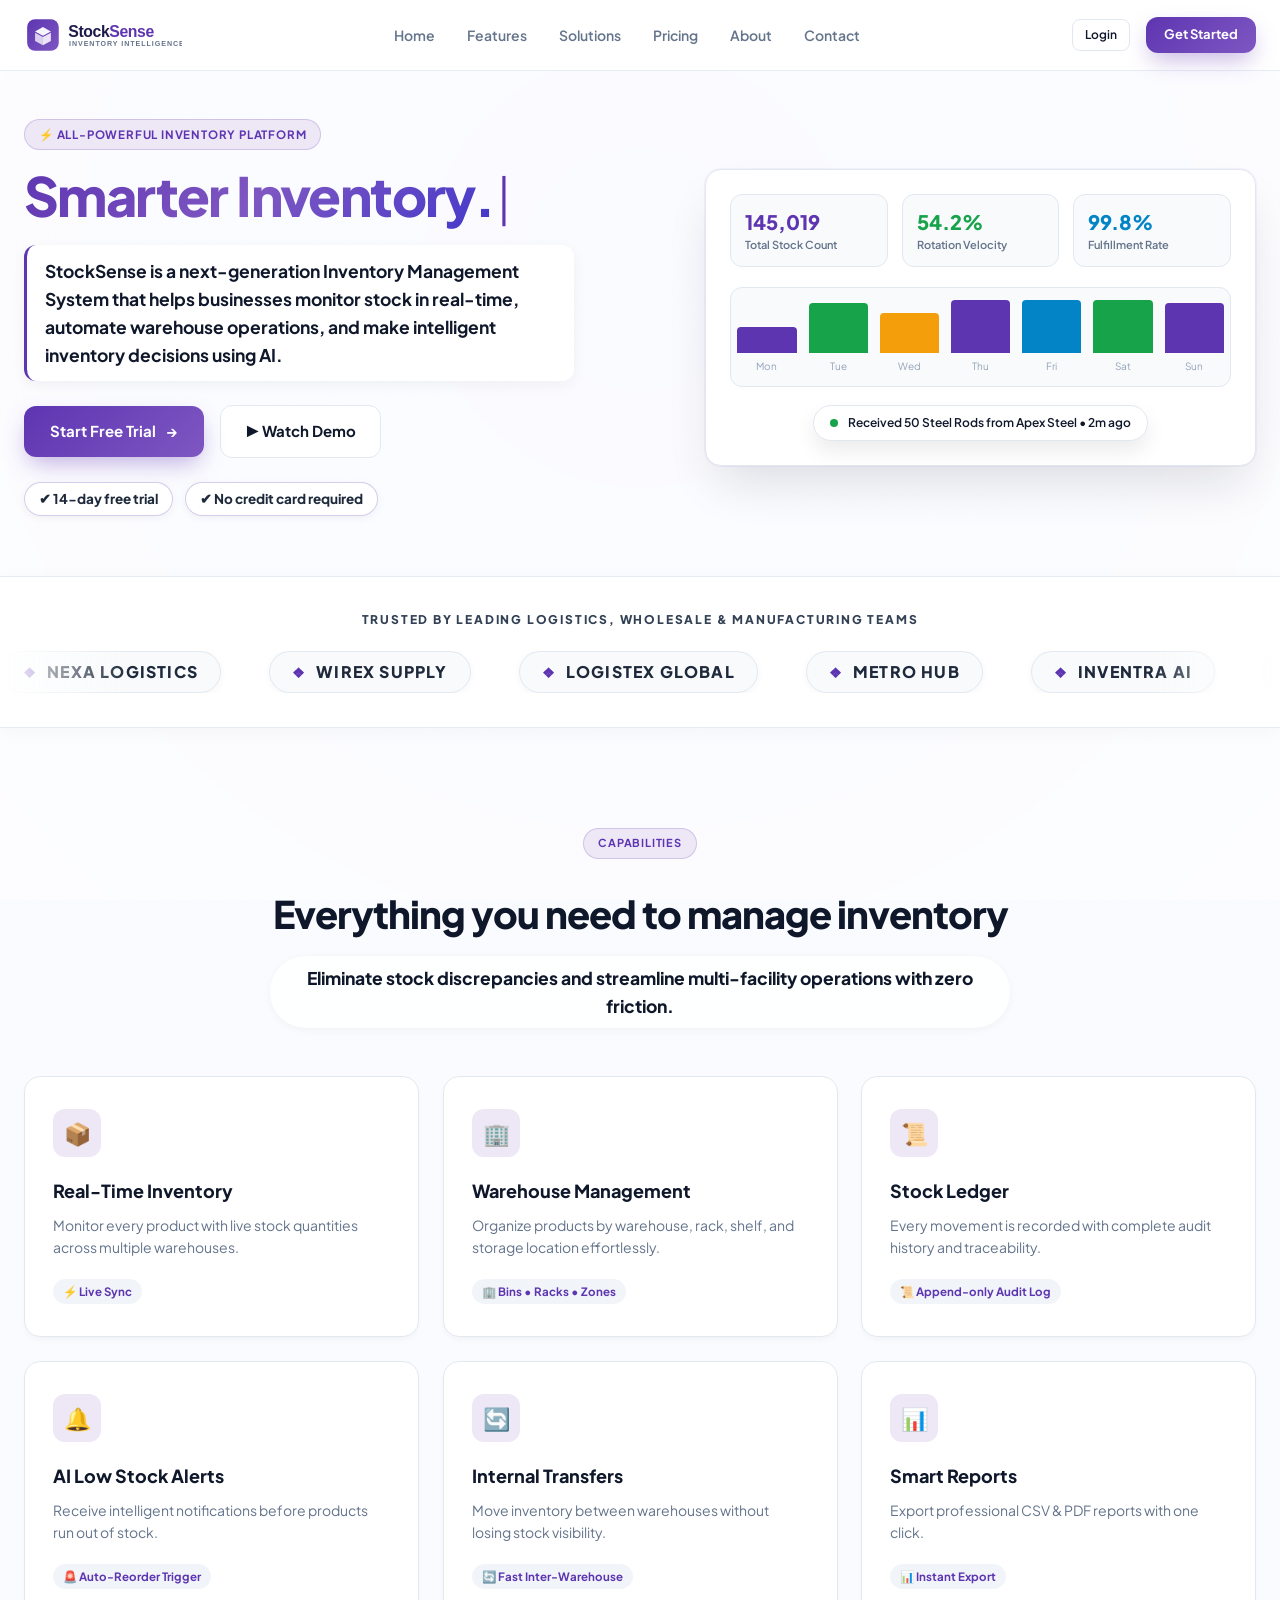
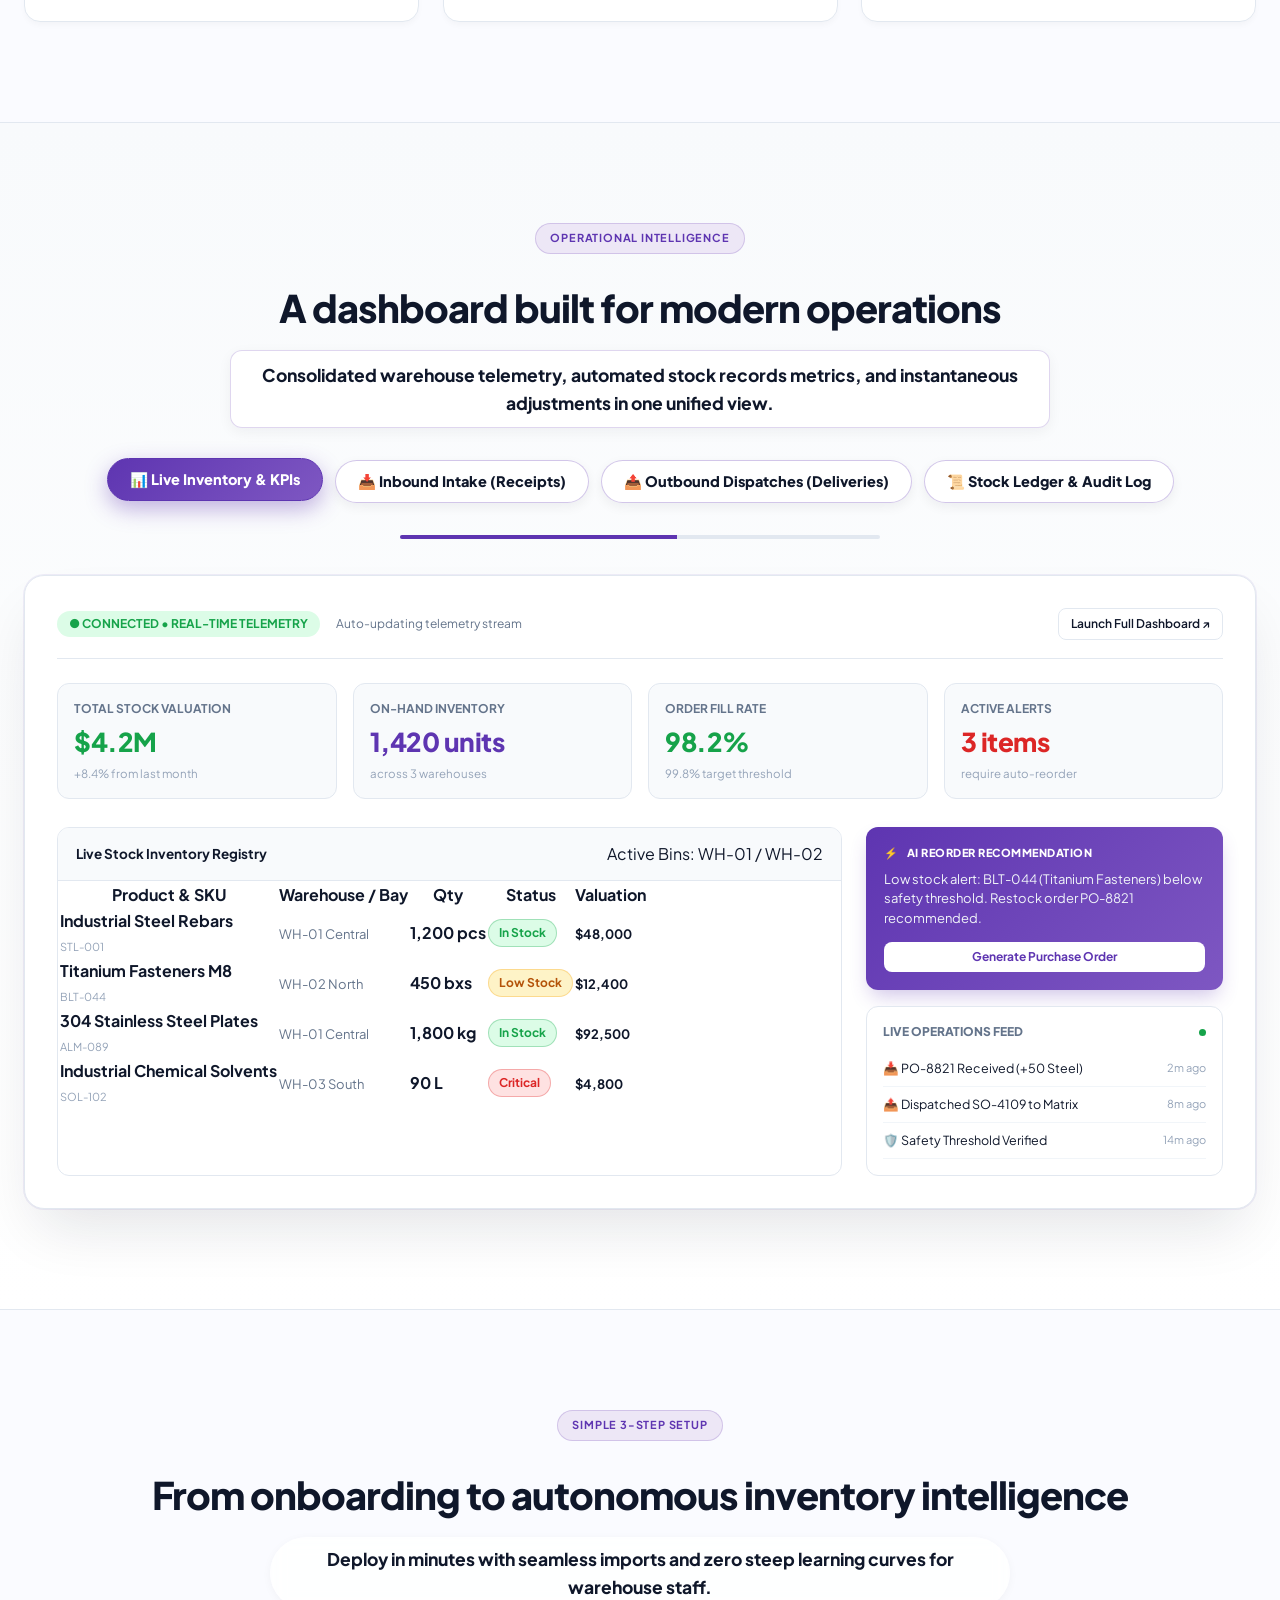
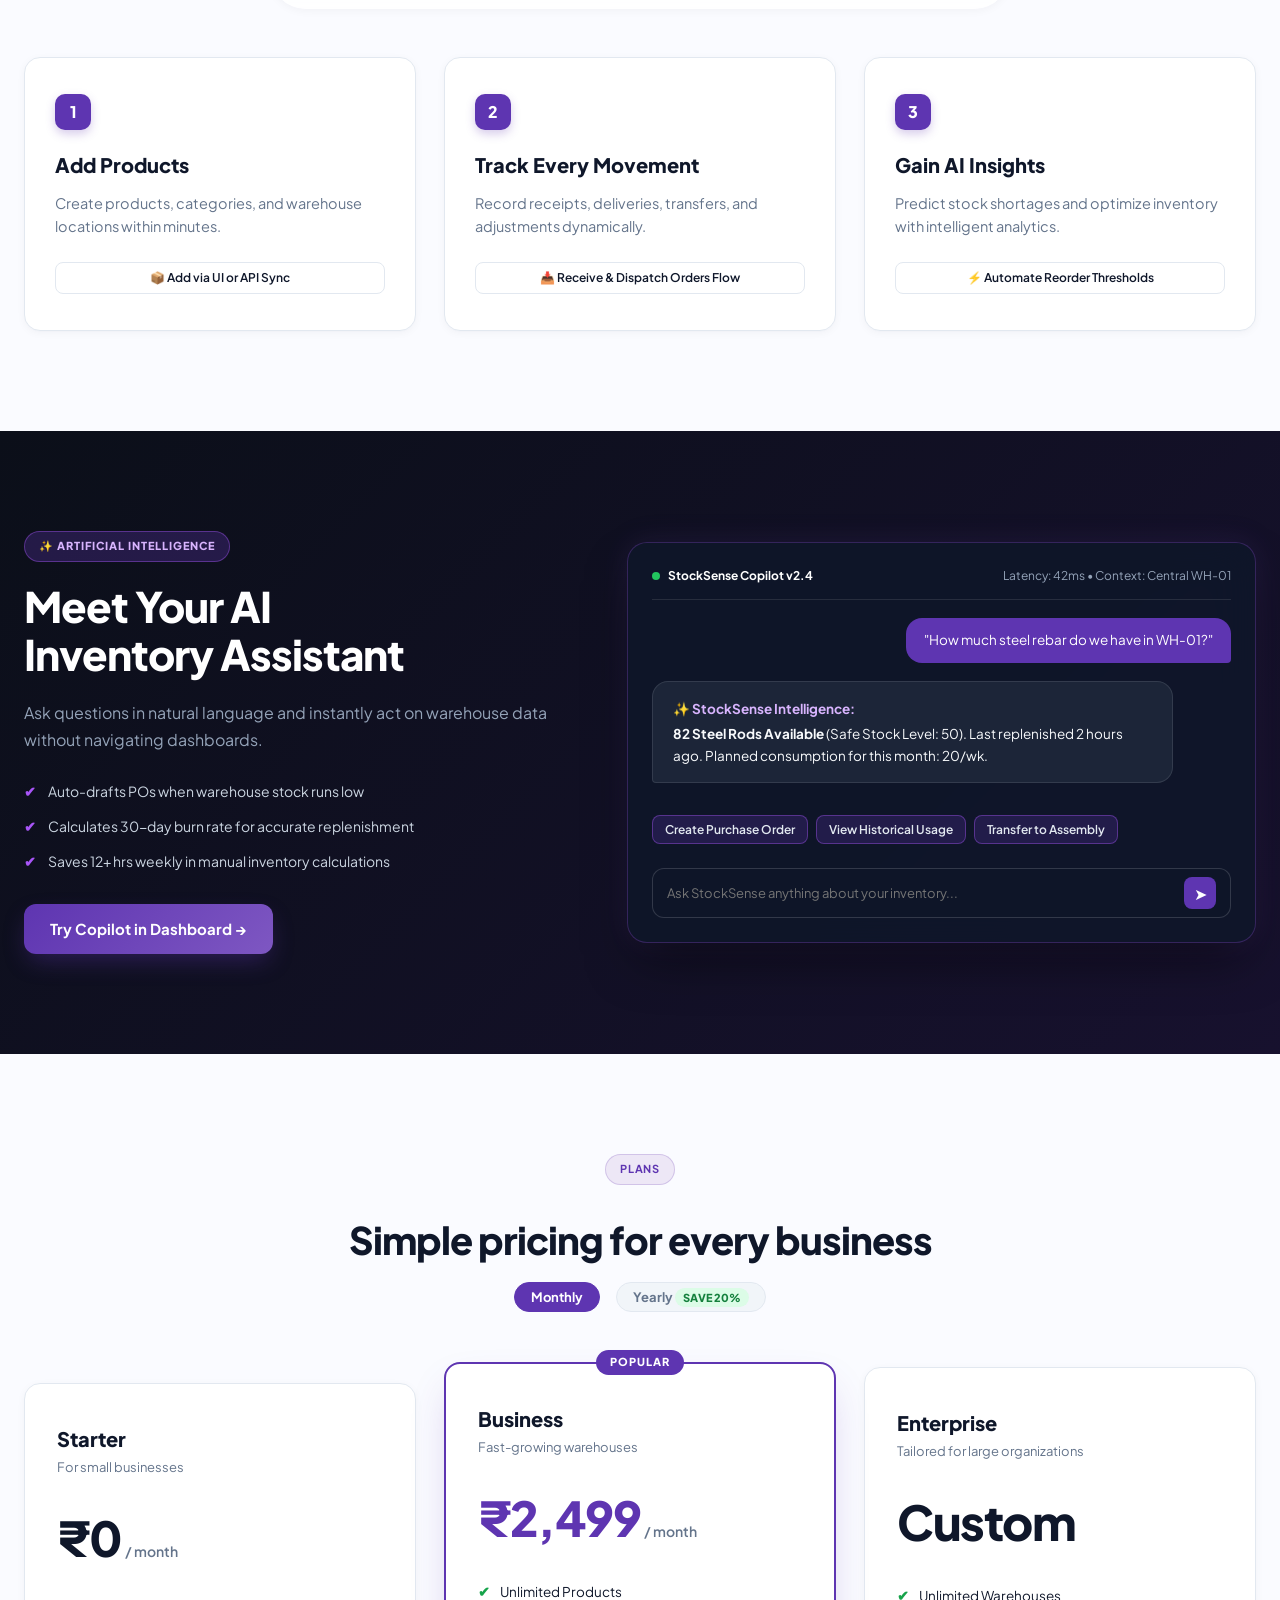
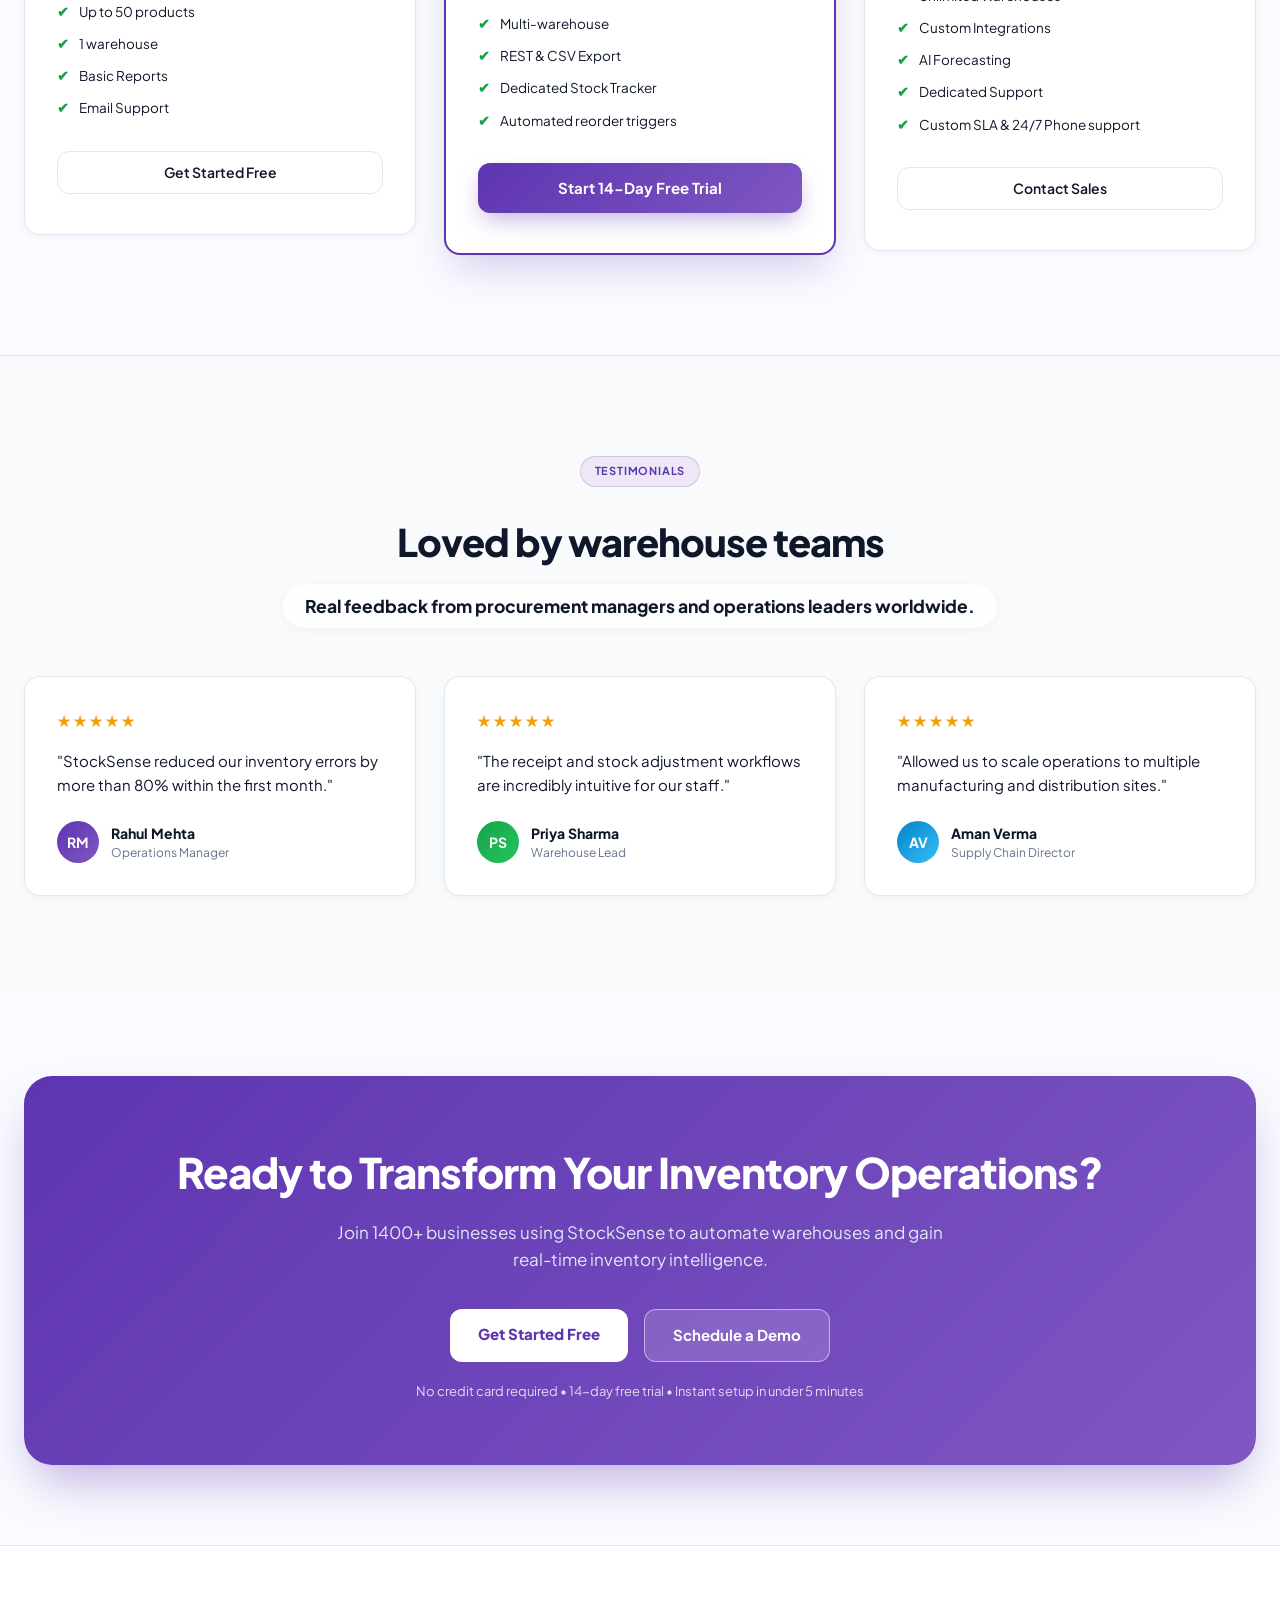
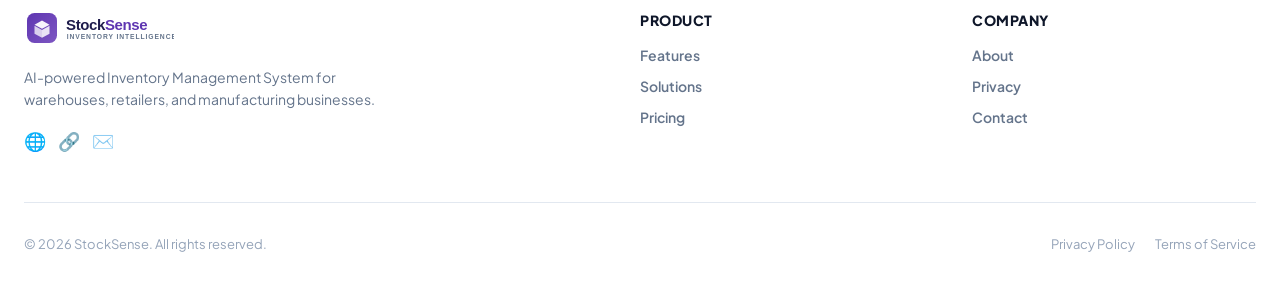
==== commit 48a73183: "feat: enhance text visibility, infinite moving ribbon, and background video" ====
--- a/frontend/index.html
+++ b/frontend/index.html
@@ -15,6 +15,15 @@
 </head>
 <body class="landing-body">
 
+    <!-- ── Ambient Background Video Loop (Vibrant Colors & High Visibility) ── -->
+    <div class="landing-video-bg-wrap" aria-hidden="true">
+        <video class="landing-video-bg" src="assets/WhatsApp%20Video%202026-09-26%20at%204.56.39%20PM.mp4" autoplay loop muted playsinline preload="auto">
+            <source src="assets/WhatsApp%20Video%202026-09-26%20at%204.56.39%20PM.mp4" type="video/mp4">
+            <source src="assets/WhatsApp Video 2026-09-26 at 4.56.39 PM.mp4" type="video/mp4">
+        </video>
+        <div class="landing-video-overlay"></div>
+    </div>
+
     <!-- ── 1. Top Navbar ──────────────────────────────────────── -->
     <header class="landing-nav">
         <div class="landing-nav-container">
@@ -49,7 +58,6 @@
 
             <!-- Typewriter Headline (Smarter Inventory -> Faster Decisions -> Zero Stock Chaos) -->
             <h1 class="hero-headline">
-                <span class="hero-headline-static">Next-Gen Intelligence.</span>
                 <span class="typewriter-box">
                     <span id="typewriter-output" class="typewriter-text">Smarter Inventory.</span><span class="typewriter-cursor">|</span>
                 </span>
@@ -137,15 +145,32 @@
         </div>
     </section>
 
-    <!-- ── 3. Logos Strip ─────────────────────────────────────── -->
+    <!-- ── 3. Logos Strip (Infinite Moving Ribbon Marquee) ───── -->
     <section class="logos-strip reveal-item">
         <h3 class="logos-heading">TRUSTED BY LEADING LOGISTICS, WHOLESALE & MANUFACTURING TEAMS</h3>
-        <div class="logos-grid">
-            <div class="logo-item">❖ NEXA</div>
-            <div class="logo-item">❖ WIREX</div>
-            <div class="logo-item">❖ LOGISTEX</div>
-            <div class="logo-item">❖ METRO HUB</div>
-            <div class="logo-item">❖ INVENTRA</div>
+        <div class="logos-ribbon-wrap">
+            <div class="logos-ribbon-track">
+                <!-- Group 1 -->
+                <div class="logos-ribbon-group">
+                    <div class="logo-item"><span class="logo-gem">❖</span> NEXA LOGISTICS</div>
+                    <div class="logo-item"><span class="logo-gem">❖</span> WIREX SUPPLY</div>
+                    <div class="logo-item"><span class="logo-gem">❖</span> LOGISTEX GLOBAL</div>
+                    <div class="logo-item"><span class="logo-gem">❖</span> METRO HUB</div>
+                    <div class="logo-item"><span class="logo-gem">❖</span> INVENTRA AI</div>
+                    <div class="logo-item"><span class="logo-gem">❖</span> APEX FREIGHT</div>
+                    <div class="logo-item"><span class="logo-gem">❖</span> VANGUARD DEPOT</div>
+                </div>
+                <!-- Group 2 (Duplicate for infinite seamless loop) -->
+                <div class="logos-ribbon-group" aria-hidden="true">
+                    <div class="logo-item"><span class="logo-gem">❖</span> NEXA LOGISTICS</div>
+                    <div class="logo-item"><span class="logo-gem">❖</span> WIREX SUPPLY</div>
+                    <div class="logo-item"><span class="logo-gem">❖</span> LOGISTEX GLOBAL</div>
+                    <div class="logo-item"><span class="logo-gem">❖</span> METRO HUB</div>
+                    <div class="logo-item"><span class="logo-gem">❖</span> INVENTRA AI</div>
+                    <div class="logo-item"><span class="logo-gem">❖</span> APEX FREIGHT</div>
+                    <div class="logo-item"><span class="logo-gem">❖</span> VANGUARD DEPOT</div>
+                </div>
+            </div>
         </div>
     </section>
 
@@ -446,7 +471,7 @@
                 <div class="pricing-tier-sub">For small businesses</div>
                 
                 <div class="pricing-price-row">
-                    <span class="pricing-amount">$0</span>
+                    <span class="pricing-amount">₹0</span>
                     <span class="pricing-period">/ month</span>
                 </div>
 
@@ -467,7 +492,7 @@
                 <div class="pricing-tier-sub">Fast-growing warehouses</div>
                 
                 <div class="pricing-price-row">
-                    <span class="pricing-amount" id="price-business-val" style="color:var(--primary);">$29</span>
+                    <span class="pricing-amount" id="price-business-val" style="color:var(--primary);">₹2,499</span>
                     <span class="pricing-period" id="price-business-period">/ month</span>
                 </div>
 
--- a/frontend/css/landing.css
+++ b/frontend/css/landing.css
@@ -2,9 +2,66 @@
 
 /* Modern typography & layout */
 .landing-body {
-  background-color: #FFFFFF;
+  background-color: #FAFBFF;
   color: var(--text-main);
   overflow-x: hidden;
+  position: relative;
+}
+
+/* ── Ambient Background Video Loop (Increased Colors & Rich Visibility) ── */
+.landing-video-bg-wrap {
+  position: fixed;
+  top: 0;
+  left: 0;
+  width: 100vw;
+  height: 100vh;
+  z-index: 0;
+  overflow: hidden;
+  pointer-events: none;
+}
+
+.landing-video-bg {
+  position: absolute;
+  top: 50%;
+  left: 50%;
+  min-width: 100%;
+  min-height: 100%;
+  width: auto;
+  height: auto;
+  transform: translate(-50%, -50%) scale(1.04);
+  object-fit: cover;
+  opacity: 0.62;
+  filter: saturate(1.4) contrast(1.1) brightness(1.02);
+  pointer-events: none;
+  will-change: transform, opacity;
+}
+
+.landing-video-overlay {
+  position: absolute;
+  inset: 0;
+  background: radial-gradient(
+    circle at 50% 30%,
+    rgba(255, 255, 255, 0.12) 0%,
+    rgba(255, 255, 255, 0.32) 60%,
+    rgba(255, 255, 255, 0.55) 100%
+  );
+  pointer-events: none;
+}
+
+/* Ensure all interactive landing sections layer cleanly above background video */
+.landing-nav,
+.hero-section,
+.partners-section,
+.section-features,
+.section-showcase,
+.section-3steps,
+.section-ai-copilot,
+.section-pricing,
+.section-testimonials,
+.section-cta-banner,
+.landing-footer {
+  position: relative;
+  z-index: 1;
 }
 
 /* ── 1. Navbar ────────────────────────────────────────── */
@@ -54,7 +111,7 @@
 
 /* ── 2. Hero Section ──────────────────────────────────── */
 .hero-section {
-  padding: 70px 24px 80px 24px;
+  padding: 48px 24px 60px 24px;
   max-width: 1280px;
   margin: 0 auto;
   display: grid;
@@ -76,22 +133,22 @@
   font-weight: 700;
   letter-spacing: 0.8px;
   text-transform: uppercase;
-  margin-bottom: 20px;
+  margin-bottom: 14px;
 }
 
 .hero-headline {
   font-size: 54px;
   font-weight: 850;
-  line-height: 1.12;
-  letter-spacing: -1.8px;
+  line-height: 1.15;
+  letter-spacing: -1.6px;
   color: #0F172A;
-  margin-bottom: 22px;
-  min-height: 180px;
+  margin-bottom: 16px;
+  min-height: 65px;
 }
 
 .hero-headline-static {
   display: block;
-  font-size: 40px;
+  font-size: 38px;
   color: #1E293B;
   font-weight: 800;
   margin-bottom: 4px;
@@ -136,11 +193,18 @@
 }
 
 .hero-description {
-  font-size: 17px;
+  font-size: 17.5px;
+  font-weight: 700;
   line-height: 1.6;
-  color: var(--text-muted);
-  margin-bottom: 34px;
-  max-width: 530px;
+  color: #0F172A;
+  margin-bottom: 24px;
+  max-width: 550px;
+  background: rgba(255, 255, 255, 0.86);
+  backdrop-filter: blur(8px);
+  padding: 12px 18px;
+  border-radius: var(--radius-md);
+  border-left: 3.5px solid var(--primary);
+  box-shadow: 0 4px 14px rgba(15, 23, 42, 0.05);
 }
 
 .hero-cta-group {
@@ -210,9 +274,24 @@
 .hero-trust-bullets {
   display: flex;
   align-items: center;
-  gap: 20px;
-  font-size: 13px;
-  color: var(--text-muted);
+  gap: 12px;
+  font-size: 13.5px;
+  color: #0F172A;
+  flex-wrap: wrap;
+}
+
+.hero-trust-bullets span {
+  display: inline-flex;
+  align-items: center;
+  gap: 6px;
+  background: rgba(255, 255, 255, 0.94);
+  backdrop-filter: blur(8px);
+  border: 1px solid rgba(94, 53, 177, 0.25);
+  box-shadow: 0 2px 8px rgba(0, 0, 0, 0.05);
+  padding: 6px 14px;
+  border-radius: var(--radius-full);
+  font-weight: 750;
+  color: #1E293B;
 }
 
 /* ── Hero Preview Visual Window ───────────────────────── */
@@ -310,49 +389,88 @@
   50% { transform: translateY(-6px); }
 }
 
-/* ── 3. Logos Strip ───────────────────────────────────── */
+/* ── 3. Logos Strip (Infinite Moving Ribbon Marquee) ─── */
 .logos-strip {
-  border-top: 1px solid var(--border-color);
-  border-bottom: 1px solid var(--border-color);
-  background: #FAFAFD;
-  padding: 38px 24px;
+  border-top: 1px solid rgba(226, 232, 240, 0.8);
+  border-bottom: 1px solid rgba(226, 232, 240, 0.8);
+  background: rgba(255, 255, 255, 0.92);
+  backdrop-filter: blur(12px);
+  padding: 34px 0;
   text-align: center;
+  position: relative;
+  overflow: hidden;
+  box-shadow: 0 4px 20px rgba(0, 0, 0, 0.03);
 }
 
 .logos-heading {
-  font-size: 11px;
-  font-weight: 700;
-  color: var(--text-subtle);
-  letter-spacing: 1.5px;
+  font-size: 12px;
+  font-weight: 800;
+  color: #334155;
+  letter-spacing: 1.8px;
   text-transform: uppercase;
-  margin-bottom: 24px;
-}
-
-.logos-grid {
-  max-width: 1100px;
-  margin: 0 auto;
-  display: flex;
-  align-items: center;
-  justify-content: space-around;
-  gap: 32px;
-  flex-wrap: wrap;
-  opacity: 0.75;
+  margin-bottom: 22px;
+  padding: 0 20px;
+}
+
+.logos-ribbon-wrap {
+  width: 100%;
+  overflow: hidden;
+  position: relative;
+  mask-image: linear-gradient(to right, transparent 0%, black 10%, black 90%, transparent 100%);
+  -webkit-mask-image: linear-gradient(to right, transparent 0%, black 10%, black 90%, transparent 100%);
+}
+
+.logos-ribbon-track {
+  display: flex;
+  width: max-content;
+  animation: scrollRibbon 22s linear infinite;
+  will-change: transform;
+}
+
+.logos-ribbon-track:hover {
+  animation-play-state: paused;
+}
+
+.logos-ribbon-group {
+  display: flex;
+  align-items: center;
+  gap: 48px;
+  padding-right: 48px;
+  flex-shrink: 0;
 }
 
 .logo-item {
-  display: flex;
-  align-items: center;
-  gap: 8px;
+  display: inline-flex;
+  align-items: center;
+  gap: 10px;
   font-size: 16px;
-  font-weight: 800;
-  color: #475569;
-  letter-spacing: 1px;
-  transition: transform var(--transition-fast), color var(--transition-fast);
+  font-weight: 850;
+  color: #1E293B;
+  letter-spacing: 1.2px;
+  white-space: nowrap;
+  background: rgba(248, 250, 252, 0.92);
+  border: 1px solid rgba(226, 232, 240, 0.95);
+  border-radius: var(--radius-full);
+  padding: 8px 22px;
+  box-shadow: 0 2px 8px rgba(15, 23, 42, 0.04);
+  transition: all 0.25s ease;
 }
 
 .logo-item:hover {
   transform: translateY(-2px);
   color: var(--primary);
+  border-color: var(--primary);
+  box-shadow: 0 6px 16px rgba(94, 53, 177, 0.18);
+}
+
+.logo-gem {
+  color: var(--primary);
+  font-size: 14px;
+}
+
+@keyframes scrollRibbon {
+  0% { transform: translateX(0); }
+  100% { transform: translateX(-50%); }
 }
 
 /* ── 4. Capabilities (6 Feature Cards) ────────────────── */
@@ -373,15 +491,23 @@
   letter-spacing: -1px;
   color: #0F172A;
   text-align: center;
-  margin-bottom: 12px;
+  margin-bottom: 14px;
 }
 
 .section-subtitle-center {
-  font-size: 16px;
-  color: var(--text-muted);
+  font-size: 17.5px;
+  font-weight: 750;
+  color: #0F172A;
   text-align: center;
-  max-width: 640px;
-  margin: 0 auto 56px auto;
+  max-width: 740px;
+  margin: 0 auto 48px auto;
+  line-height: 1.6;
+  background: rgba(255, 255, 255, 0.82);
+  backdrop-filter: blur(8px);
+  padding: 8px 22px;
+  border-radius: var(--radius-full);
+  display: table;
+  box-shadow: 0 2px 10px rgba(0, 0, 0, 0.04);
 }
 
 .features-grid-6 {
@@ -477,33 +603,54 @@
 }
 
 .slide-tab-btn {
-  background: #FFFFFF;
-  border: 1.5px solid var(--border-color);
+  background: rgba(255, 255, 255, 0.96);
+  backdrop-filter: blur(10px);
+  border: 1.5px solid rgba(94, 53, 177, 0.28);
   border-radius: var(--radius-full);
-  padding: 10px 20px;
-  font-size: 13.5px;
-  font-weight: 700;
-  color: var(--text-muted);
+  padding: 11px 22px;
+  font-size: 14.5px;
+  font-weight: 800;
+  color: #0F172A;
   cursor: pointer;
   display: inline-flex;
   align-items: center;
   gap: 8px;
   transition: all 0.25s ease;
   position: relative;
+  box-shadow: 0 4px 12px rgba(15, 23, 42, 0.06);
 }
 
 .slide-tab-btn:hover {
   color: var(--primary);
   border-color: var(--primary);
+  background: #FFFFFF;
   transform: translateY(-2px);
+  box-shadow: 0 6px 16px rgba(94, 53, 177, 0.16);
 }
 
 .slide-tab-btn.active {
-  background: var(--primary);
+  background: linear-gradient(135deg, #5E35B1 0%, #7E57C2 100%);
   color: #FFFFFF;
-  border-color: var(--primary);
-  box-shadow: 0 4px 14px var(--primary-glow);
+  border-color: #5E35B1;
+  box-shadow: 0 8px 22px rgba(94, 53, 177, 0.38);
   transform: translateY(-2px);
+  font-weight: 850;
+}
+
+#showcase-headline {
+  font-size: 17.5px;
+  font-weight: 750;
+  color: #0F172A;
+  max-width: 820px;
+  line-height: 1.6;
+  background: rgba(255, 255, 255, 0.88);
+  backdrop-filter: blur(8px);
+  padding: 10px 22px;
+  border-radius: var(--radius-md);
+  border: 1px solid rgba(94, 53, 177, 0.2);
+  display: table;
+  margin: 0 auto 32px auto;
+  box-shadow: 0 4px 14px rgba(15, 23, 42, 0.05);
 }
 
 /* Auto-play progress bar */
